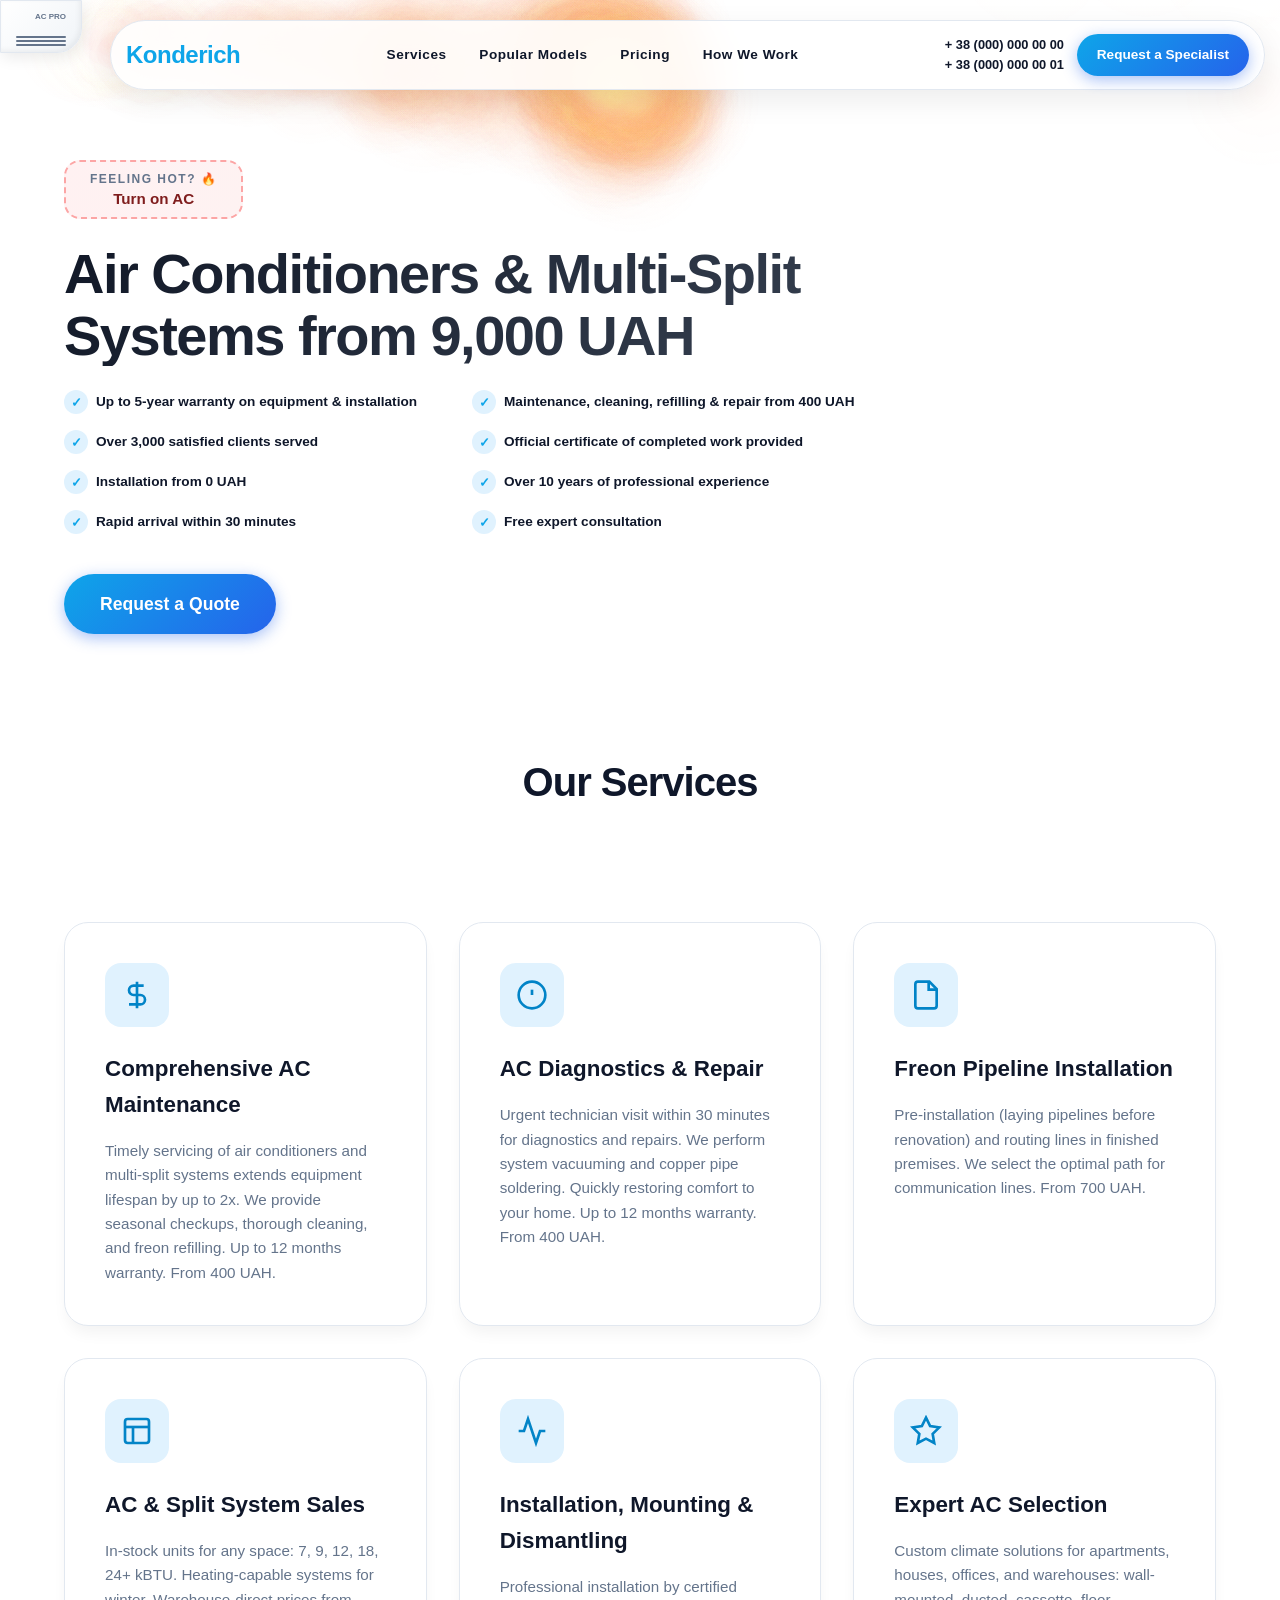
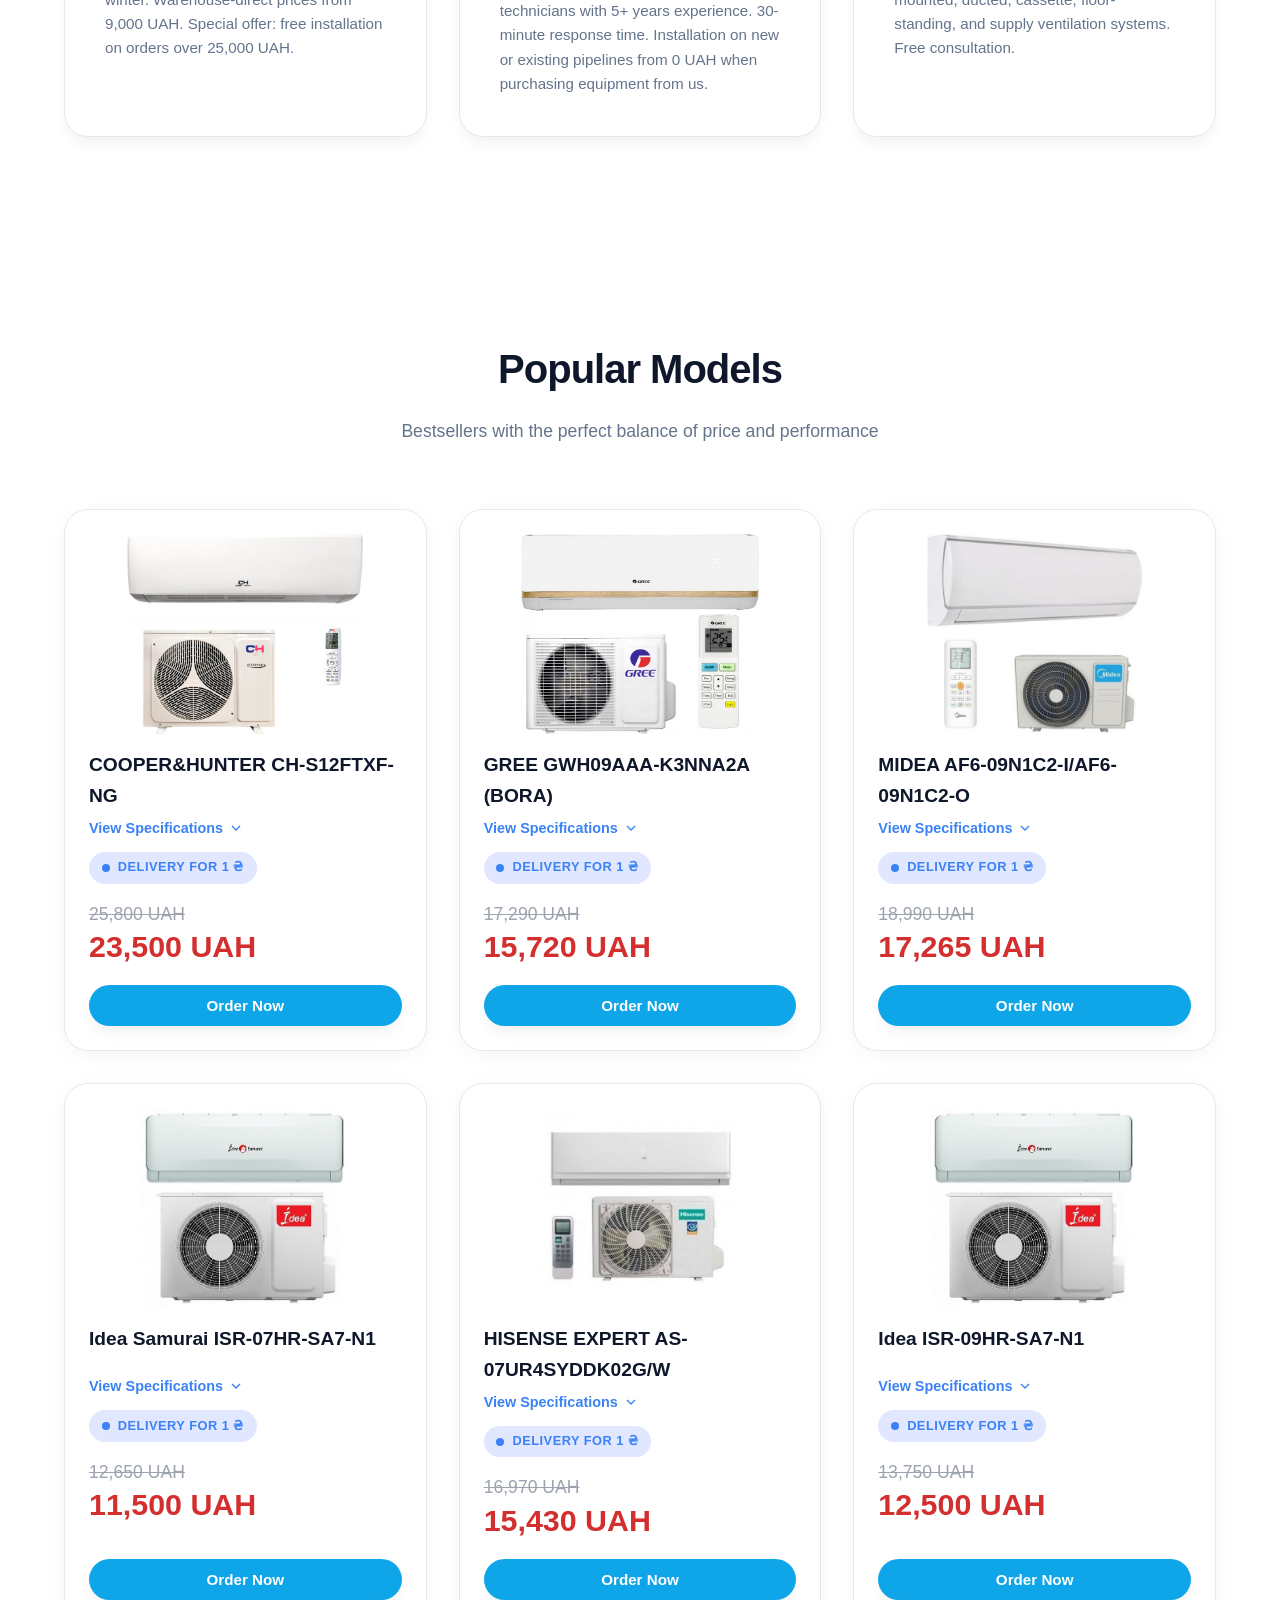
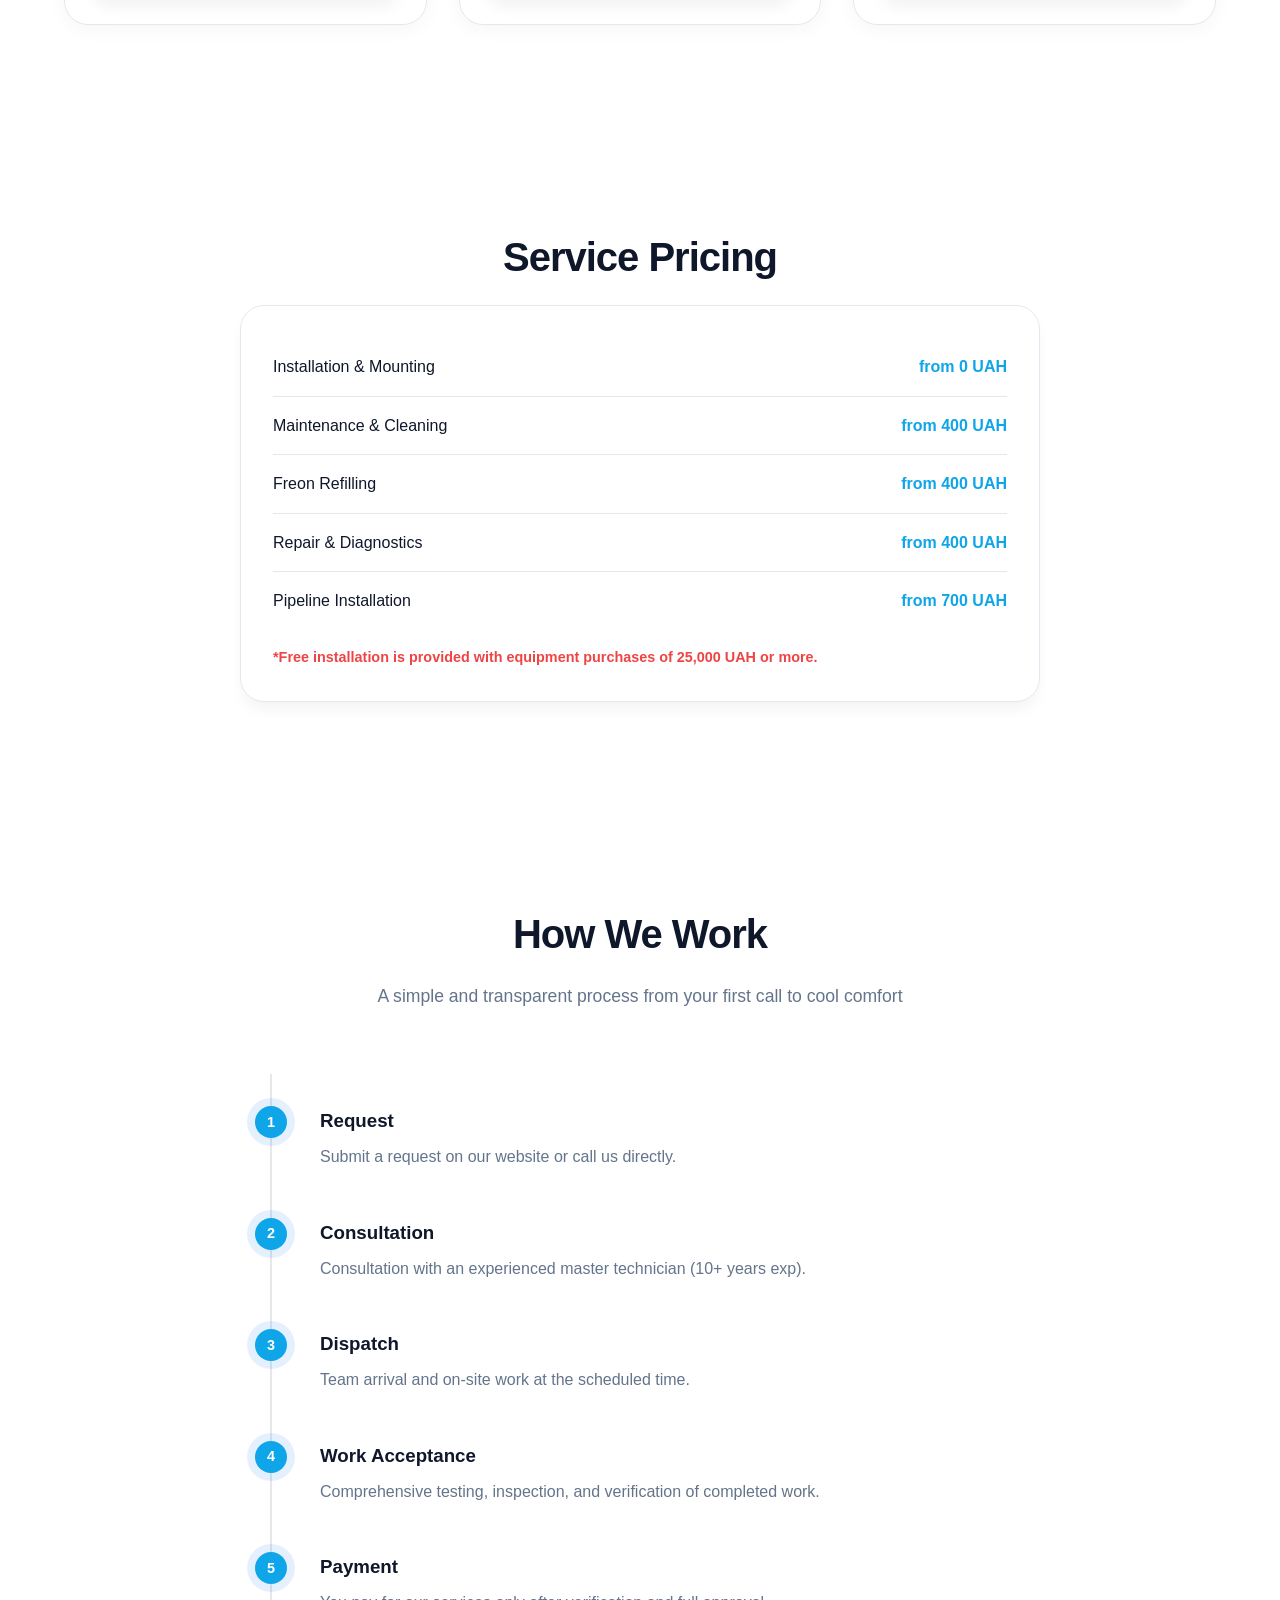
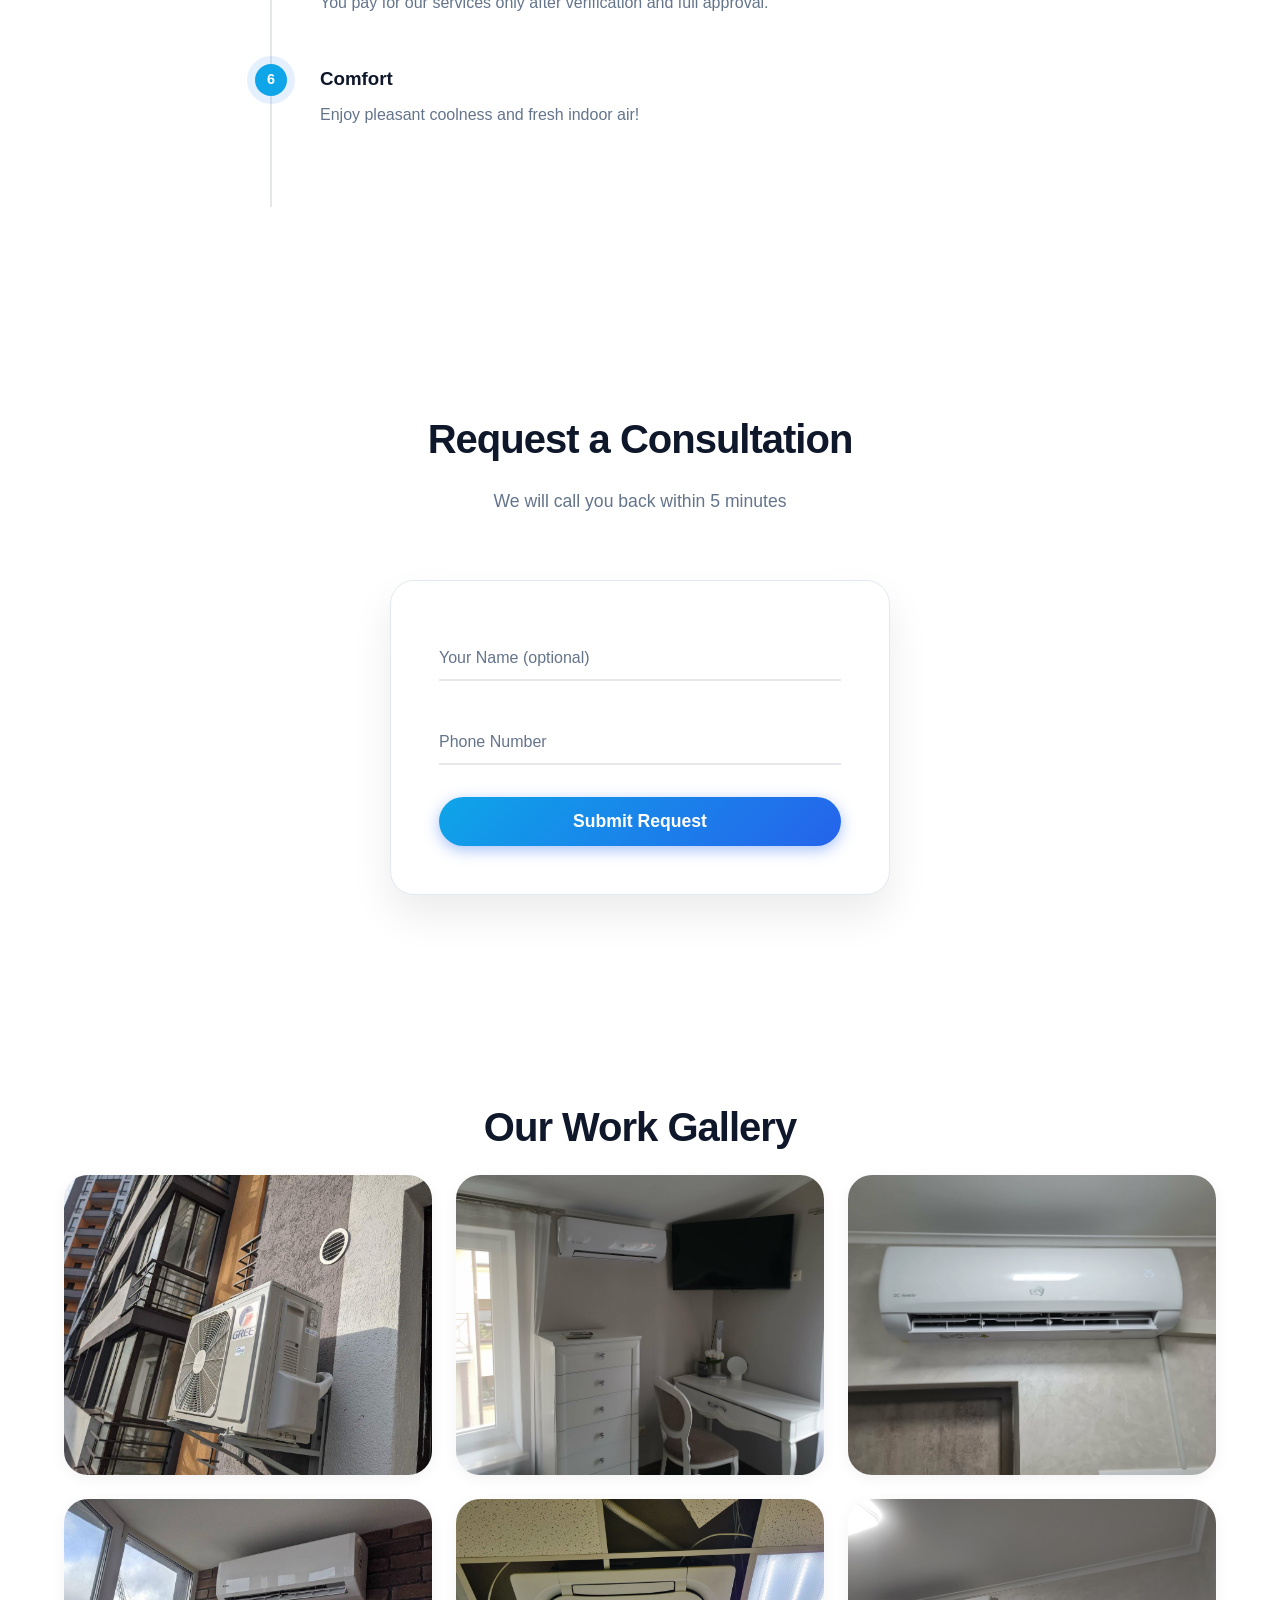
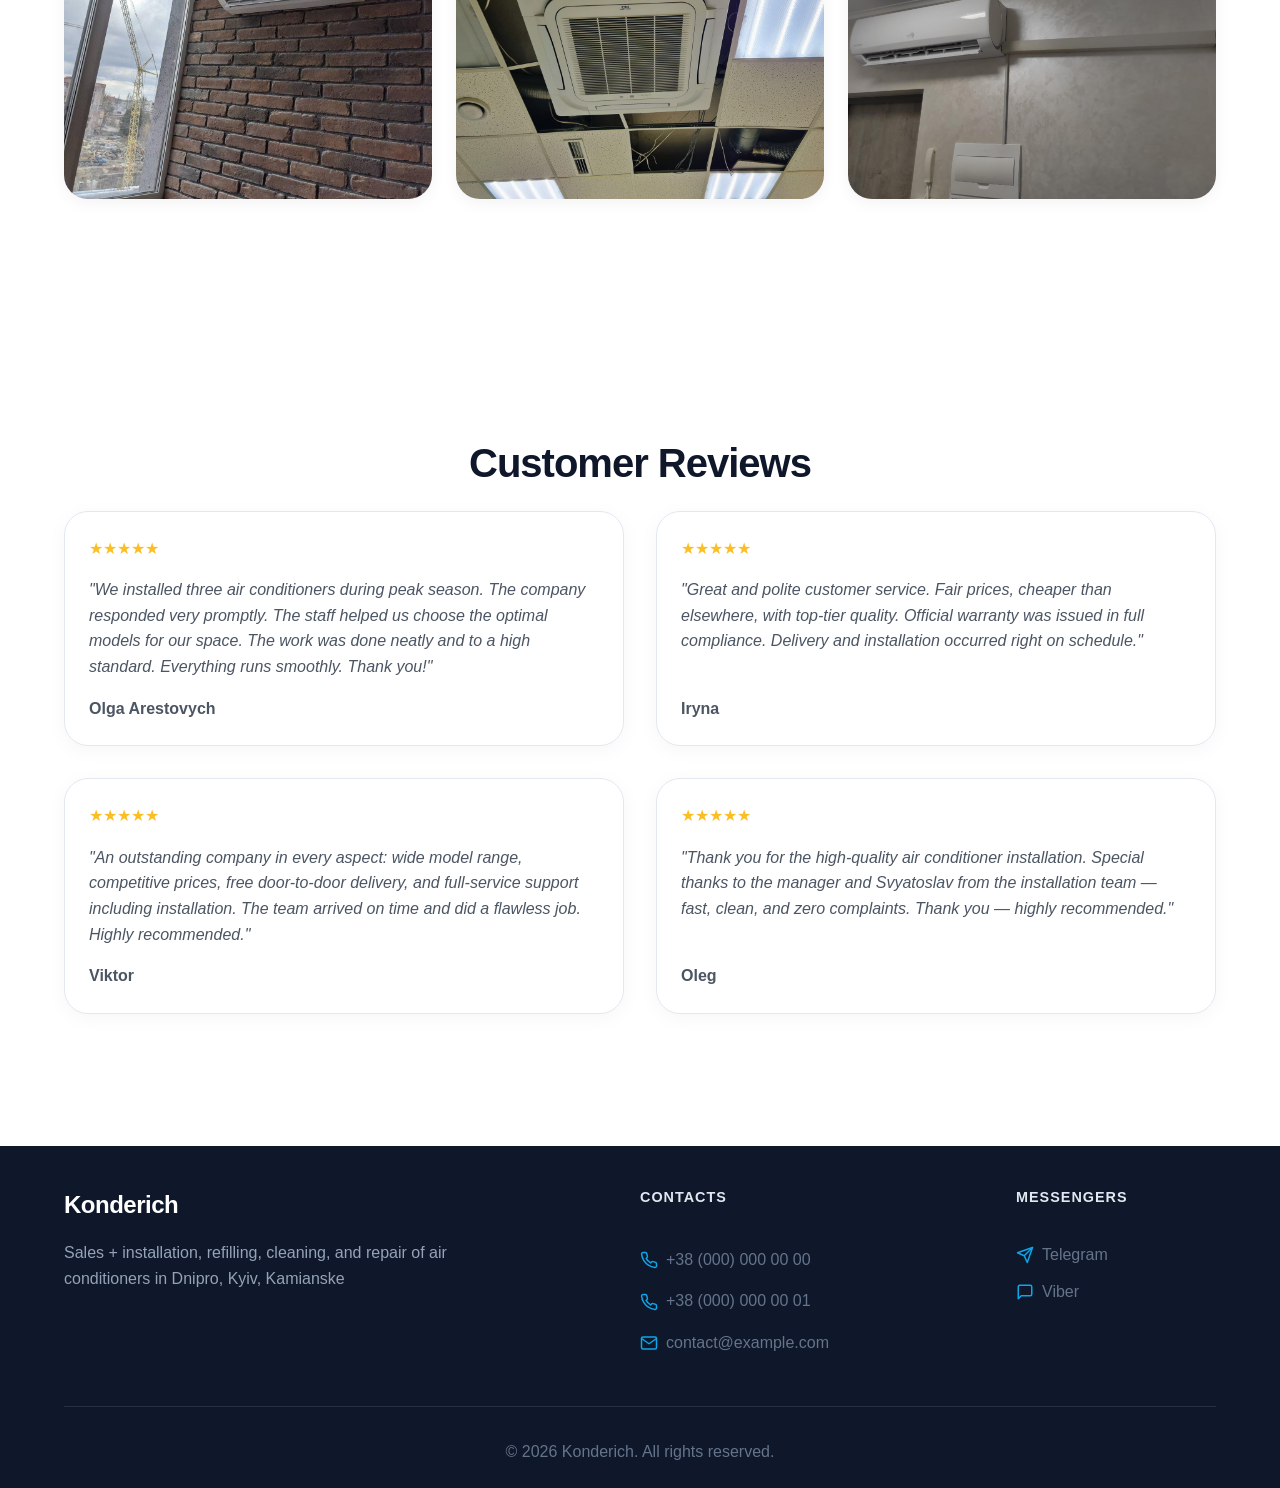
==== index.html @ 752f7104 "chore: remove telegram backend, mock form submission with alert, sanitize demo contacts and setup Gi" ====
<!DOCTYPE html>
<html lang="en">

<head>
    <!-- Google Tag Manager -->
<script>(function(w,d,s,l,i){w[l]=w[l]||[];w[l].push({'gtm.start':
new Date().getTime(),event:'gtm.js'});var f=d.getElementsByTagName(s)[0],
j=d.createElement(s),dl=l!='dataLayer'?'&l='+l:'';j.async=true;j.src=
'https://www.googletagmanager.com/gtm.js?id='+i+dl;f.parentNode.insertBefore(j,f);
})(window,document,'script','dataLayer','GTM-PLTLF88');</script>
<!-- End Google Tag Manager -->
    <meta charset="UTF-8">
    <meta name="viewport" content="width=device-width, initial-scale=1.0, user-scalable=no">
    <title>Air Conditioner Sales, Installation, Refilling, Cleaning & Repair in Dnipro, Kyiv, Kamianske | Konderich</title>
    <link rel="icon" type="image/png" href="images/x-icon.png">
    <meta name="description" content="Air conditioner sales, installation, cleaning, refilling, and repair in Dnipro, Kyiv, Kamianske 24/7 from 400 UAH. 5-year warranty, fast 30-min arrival.">
    <link rel="canonical" href="https://samodirchik.github.io/example3/">

    <!-- Open Graph / Facebook -->
    <meta property="og:type" content="website">
    <meta property="og:url" content="https://samodirchik.github.io/example3/">
    <meta property="og:title" content="Air Conditioner Sales, Installation & Repair | Konderich">
    <meta property="og:description" content="Air conditioner sales, installation, cleaning, refilling, and repair in Dnipro, Kyiv, Kamianske 24/7 from 400 UAH. 5-year warranty.">
    <meta property="og:image" content="https://samodirchik.github.io/example3/images/og-image.jpg">
    <meta property="og:image:width" content="1200">
    <meta property="og:image:height" content="630">
    <meta property="og:locale" content="en_US">

    <!-- Twitter -->
    <meta name="twitter:card" content="summary_large_image">
    <meta name="twitter:url" content="https://samodirchik.github.io/example3/">
    <meta name="twitter:title" content="Air Conditioner Sales, Installation & Repair | Konderich">
    <meta name="twitter:description" content="Air conditioner sales, installation, cleaning, refilling, and repair in Dnipro, Kyiv, Kamianske 24/7 from 400 UAH. 5-year warranty.">
    <meta name="twitter:image" content="https://samodirchik.github.io/example3/images/og-image.jpg">

    <link rel="stylesheet" href="style.css?v=26">
</head>

<body>
    <!-- Google Tag Manager (noscript) -->
<noscript><iframe src="https://www.googletagmanager.com/ns.html?id=GTM-PLTLF88"
height="0" width="0" style="display:none;visibility:hidden"></iframe></noscript>
<!-- End Google Tag Manager (noscript) -->

    <!-- Realistic background mist -->
    <canvas id="wind-canvas"></canvas>

    <!-- AC unit in top left corner -->
    <div class="ac-unit" id="ac-unit">
        <div class="ac-label">AC PRO</div>
        <div class="ac-body">
            <div class="ac-louvers">
                <div class="louver"></div>
                <div class="louver"></div>
                <div class="louver"></div>
            </div>
        </div>
    </div>

    <!-- Main content over mist -->
    <div class="app-wrapper">
        
        <!-- Header -->
        <header class="header">
            <a href="#" class="logo">
                Konderich
            </a>
            <nav class="nav-links">
                <a href="#services">Services</a>
                <a href="#popular">Popular Models</a>
                <a href="#prices">Pricing</a>
                <a href="#how">How We Work</a>
            </nav>
            <div class="header-contacts">
                <div class="phones">
                    <a href="tel:+380000000000">+ 38 (000) 000 00 00</a>
                    <a href="tel:+380000000001">+ 38 (000) 000 00 01</a>
                </div>
                
                <div class="socials">
                    <a href="#" class="social-icon social-telegram" aria-label="Telegram">
                        <svg width="18" height="18" viewBox="0 0 24 24" fill="white"><path d="M2.06 9.42l19.45-8.08c.95-.39 1.92.51 1.59 1.48l-6.22 18.52c-.32.95-1.58 1.1-2.13.25l-4.75-7.3-3.66 3.49c-.28.27-.75.07-.75-.33v-4.14l12.87-11.64c.2-.18-.1-.47-.32-.29L5.3 12.33 1.7 11.2c-.88-.28-1.01-1.45-.1-1.85z"/></svg>
                    </a>
                    <a href="#" class="social-icon social-viber" aria-label="Viber">
                        <svg width="18" height="18" viewBox="0 0 24 24" fill="white"><path d="M21.36 10.66c-.34-2.82-1.8-5.26-4-6.93-1.8-1.38-4.05-2.03-6.3-1.83-2.13.19-4.14 1.1-5.63 2.57-1.53 1.5-2.52 3.56-2.77 5.75-.15 1.27-.03 2.56.36 3.77.41 1.25 1.06 2.41 1.93 3.39.22.25.29.58.19.9l-.65 2.05c-.17.54.14 1.1.68 1.26.15.05.3.06.46.03l2.67-.47c.33-.06.66 0 .94.19.82.55 1.74.96 2.71 1.2 1.34.33 2.76.36 4.12.09 2.09-.41 3.99-1.44 5.38-2.91 1.38-1.45 2.27-3.39 2.5-5.46.12-1.19 0-2.42-.35-3.57l-.01-.03H21.36zm-3.08 6.44c-.6.6-1.55.95-2.57 1.13-1.12.2-2.28.18-3.38-.07-1.1-.25-2.12-.76-2.99-1.48a1.53 1.53 0 00-1.42-.23l-1.95.34.48-1.5a1.5 1.5 0 00-.23-1.38c-.7-.8-1.2-1.74-1.49-2.76-.29-1.04-.37-2.15-.22-3.23.18-1.37.77-2.67 1.66-3.69 1-1.13 2.33-1.86 3.79-2.06 1.43-.2 2.92 0 4.19.57 1.3.59 2.37 1.54 3.06 2.72.67 1.15.99 2.47.93 3.8-.05 1.33-.51 2.61-1.31 3.66a5.53 5.53 0 01-2.55 1.84z"/><path d="M11.97 7.03c.89.04 1.73.41 2.35 1.02.62.6.99 1.41 1.03 2.26a.5.5 0 101-.04c-.06-1.11-.54-2.16-1.35-2.93-.81-.78-1.91-1.25-3.04-1.31a.5.5 0 10-.04 1l.05.01v-.01z"/><path d="M11.83 4.54c1.55.07 3.01.7 4.08 1.76 1.05 1.04 1.7 2.47 1.76 3.98a.5.5 0 101-.02c-.08-1.76-.84-3.44-2.08-4.66-1.25-1.24-2.95-1.97-4.73-2.05a.5.5 0 10-.05 1h.02v-.01z"/><path d="M17.06 14.18c-.28-.5-.88-.7-1.41-.48l-1.63.68c-.46.19-.99.11-1.38-.2-.36-.28-.69-.61-1-1-.34-.41-.49-.96-.4-1.48l.38-1.99c.12-.6-.18-1.22-.72-1.48l-1.67-.8c-.5-.24-1.09-.16-1.5.21-.38.35-.79.67-1.23.95-.5.32-.73.94-.58 1.52.47 1.84 1.48 3.5 2.87 4.73 1.31 1.15 2.91 1.95 4.63 2.29.58.11 1.13-.19 1.35-.74.19-.48.43-.94.7-1.38.32-.51.27-1.18-.21-1.6z"/></svg>
                    </a>
                </div>

                <a href="#contact" class="btn btn-accent" style="padding: 12px 28px; font-weight: 700; font-size: 1rem; border-radius: 30px;">Request a Specialist</a>
            </div>
        
            <button class="burger-btn" onclick="toggleMobileMenu()" aria-label="Toggle navigation menu">
                <svg viewBox="0 0 24 24" width="24" height="24" stroke="currentColor" stroke-width="2" fill="none"><line x1="3" y1="12" x2="21" y2="12"></line><line x1="3" y1="6" x2="21" y2="6"></line><line x1="3" y1="18" x2="21" y2="18"></line></svg>
            </button>
        </header>

        <!-- Mobile Menu Overlay -->
        <div class="mobile-menu-overlay" id="mobileMenu">
            <button class="close-menu-btn" onclick="toggleMobileMenu()" aria-label="Close menu">×</button>
            <nav class="mobile-nav-links">
                <a href="#services" onclick="toggleMobileMenu()">Services</a>
                <a href="#popular" onclick="toggleMobileMenu()">Popular Models</a>
                <a href="#prices" onclick="toggleMobileMenu()">Pricing</a>
                <a href="#how" onclick="toggleMobileMenu()">How We Work</a>
            </nav>
            
            <div class="mobile-menu-info">
                Professional service and installation with warranty.<br>Working for you 7 days a week!
            </div>

            <a href="#contact" class="btn btn-accent mobile-call-btn" style="width: 100%; max-width: 300px; padding: 16px; border-radius: 30px; font-weight: 700; font-size: 1.1rem; text-align: center; margin-bottom: 2rem; display: block;" onclick="toggleMobileMenu()">Request a Specialist</a>

            <div class="mobile-menu-contacts">
                <a href="tel:+380000000000" class="mobile-phone-btn">
                    <svg viewBox="0 0 24 24" width="20" height="20" stroke="currentColor" stroke-width="2" fill="none"><path d="M22 16.92v3a2 2 0 0 1-2.18 2 19.79 19.79 0 0 1-8.63-3.07 19.5 19.5 0 0 1-6-6 19.79 19.79 0 0 1-3.07-8.67A2 2 0 0 1 4.11 2h3a2 2 0 0 1 2 1.72 12.84 12.84 0 0 0 .7 2.81 2 2 0 0 1-.45 2.11L8.09 9.91a16 16 0 0 0 6 6l1.27-1.27a2 2 0 0 1 2.11-.45 12.84 12.84 0 0 0 2.81.7A2 2 0 0 1 22 16.92z"/></svg>
                    +38 (000) 000 00 00
                </a>
                <a href="tel:+380000000001" class="mobile-phone-btn">
                    <svg viewBox="0 0 24 24" width="20" height="20" stroke="currentColor" stroke-width="2" fill="none"><path d="M22 16.92v3a2 2 0 0 1-2.18 2 19.79 19.79 0 0 1-8.63-3.07 19.5 19.5 0 0 1-6-6 19.79 19.79 0 0 1-3.07-8.67A2 2 0 0 1 4.11 2h3a2 2 0 0 1 2 1.72 12.84 12.84 0 0 0 .7 2.81 2 2 0 0 1-.45 2.11L8.09 9.91a16 16 0 0 0 6 6l1.27-1.27a2 2 0 0 1 2.11-.45 12.84 12.84 0 0 0 2.81.7A2 2 0 0 1 22 16.92z"/></svg>
                    +38 (000) 000 00 01
                </a>
                <div class="socials" style="justify-content: center; margin-top: 1rem;">
                    <a href="#" class="social-icon social-telegram" aria-label="Telegram">
                        <svg width="18" height="18" viewBox="0 0 24 24" fill="white"><path d="M2.06 9.42l19.45-8.08c.95-.39 1.92.51 1.59 1.48l-6.22 18.52c-.32.95-1.58 1.1-2.13.25l-4.75-7.3-3.66 3.49c-.28.27-.75.07-.75-.33v-4.14l12.87-11.64c.2-.18-.1-.47-.32-.29L5.3 12.33 1.7 11.2c-.88-.28-1.01-1.45-.1-1.85z"/></svg>
                    </a>
                    <a href="#" class="social-icon social-viber" aria-label="Viber">
                        <svg width="18" height="18" viewBox="0 0 24 24" fill="white"><path d="M21.36 10.66c-.34-2.82-1.8-5.26-4-6.93-1.8-1.38-4.05-2.03-6.3-1.83-2.13.19-4.14 1.1-5.63 2.57-1.53 1.5-2.52 3.56-2.77 5.75-.15 1.27-.03 2.56.36 3.77.41 1.25 1.06 2.41 1.93 3.39.22.25.29.58.19.9l-.65 2.05c-.17.54.14 1.1.68 1.26.15.05.3.06.46.03l2.67-.47c.33-.06.66 0 .94.19.82.55 1.74.96 2.71 1.2 1.34.33 2.76.36 4.12.09 2.09-.41 3.99-1.44 5.38-2.91 1.38-1.45 2.27-3.39 2.5-5.46.12-1.19 0-2.42-.35-3.57l-.01-.03H21.36zm-3.08 6.44c-.6.6-1.55.95-2.57 1.13-1.12.2-2.28.18-3.38-.07-1.1-.25-2.12-.76-2.99-1.48a1.53 1.53 0 00-1.42-.23l-1.95.34.48-1.5a1.5 1.5 0 00-.23-1.38c-.7-.8-1.2-1.74-1.49-2.76-.29-1.04-.37-2.15-.22-3.23.18-1.37.77-2.67 1.66-3.69 1-1.13 2.33-1.86 3.79-2.06 1.43-.2 2.92 0 4.19.57 1.3.59 2.37 1.54 3.06 2.72.67 1.15.99 2.47.93 3.8-.05 1.33-.51 2.61-1.31 3.66a5.53 5.53 0 01-2.55 1.84z"/><path d="M11.97 7.03c.89.04 1.73.41 2.35 1.02.62.6.99 1.41 1.03 2.26a.5.5 0 101-.04c-.06-1.11-.54-2.16-1.35-2.93-.81-.78-1.91-1.25-3.04-1.31a.5.5 0 10-.04 1l.05.01v-.01z"/><path d="M11.83 4.54c1.55.07 3.01.7 4.08 1.76 1.05 1.04 1.7 2.47 1.76 3.98a.5.5 0 101-.02c-.08-1.76-.84-3.44-2.08-4.66-1.25-1.24-2.95-1.97-4.73-2.05a.5.5 0 10-.05 1h.02v-.01z"/><path d="M17.06 14.18c-.28-.5-.88-.7-1.41-.48l-1.63.68c-.46.19-.99.11-1.38-.2-.36-.28-.69-.61-1-1-.34-.41-.49-.96-.4-1.48l.38-1.99c.12-.6-.18-1.22-.72-1.48l-1.67-.8c-.5-.24-1.09-.16-1.5.21-.38.35-.79.67-1.23.95-.5.32-.73.94-.58 1.52.47 1.84 1.48 3.5 2.87 4.73 1.31 1.15 2.91 1.95 4.63 2.29.58.11 1.13-.19 1.35-.74.19-.48.43-.94.7-1.38.32-.51.27-1.18-.21-1.6z"/></svg>
                    </a>
                </div>
            </div>

        </div>

        <!-- Hero -->
        <section class="hero">
            <div class="hero-content fade-up">
                <button id="demo-ac-btn" class="interactive-demo-btn fade-up">
                    <span>Feeling hot? 🔥</span>
                    <strong>Turn on AC</strong>
                </button>

                <h1>Air Conditioners & Multi-Split Systems from 9,000 UAH</h1>
                <div class="hero-bullets">
                    <div class="bullet"><div class="bullet-icon">✓</div> Up to 5-year warranty on equipment & installation</div>
                    <div class="bullet"><div class="bullet-icon">✓</div> Maintenance, cleaning, refilling & repair from 400 UAH</div>
                    <div class="bullet"><div class="bullet-icon">✓</div> Over 3,000 satisfied clients served</div>
                    <div class="bullet"><div class="bullet-icon">✓</div> Official certificate of completed work provided</div>
                    <div class="bullet"><div class="bullet-icon">✓</div> Installation from 0 UAH</div>
                    <div class="bullet"><div class="bullet-icon">✓</div> Over 10 years of professional experience</div>
                    <div class="bullet"><div class="bullet-icon">✓</div> Rapid arrival within 30 minutes</div>
                    <div class="bullet"><div class="bullet-icon">✓</div> Free expert consultation</div>
                </div>
                
                <a href="#contact" class="btn btn-accent fade-up" style="padding: 16px 36px; font-size: 1.1rem; display: inline-block; border-radius: 30px;">Request a Quote</a>
            </div>
        </section>

        <!-- Services -->
        <section id="services">
            <h2 class="section-title fade-up">Our Services</h2>
            <p class="section-subtitle fade-up">Professional service and installation with warranty</p>
            <div class="services-carousel-wrapper" style="position: relative;">
                <div class="swipe-arrows-container">
                    <svg width="32" height="32" viewBox="0 0 24 24" stroke="currentColor" stroke-width="2" fill="none" style="animation: pulse-horizontal-rev 1.5s infinite;"><polyline points="15 18 9 12 15 6"></polyline></svg>
                    <svg width="32" height="32" viewBox="0 0 24 24" stroke="currentColor" stroke-width="2" fill="none" style="animation: pulse-horizontal 1.5s infinite;"><polyline points="9 18 15 12 9 6"></polyline></svg>
                </div>
            <div class="services-grid">
                <!-- Service 1 -->
                <div class="service-card fade-up">
                    <div class="service-icon">
                        <svg viewBox="0 0 24 24" fill="none" stroke="currentColor" stroke-width="2"><path d="M12 2v20M17 5H9.5a3.5 3.5 0 0 0 0 7h5a3.5 3.5 0 0 1 0 7H6"/></svg>
                    </div>
                    <h3>Comprehensive AC Maintenance</h3>
                    <p>Timely servicing of air conditioners and multi-split systems extends equipment lifespan by up to 2x. We provide seasonal checkups, thorough cleaning, and freon refilling. Up to 12 months warranty. From 400 UAH.</p>
                </div>
                <!-- Service 2 -->
                <div class="service-card fade-up">
                    <div class="service-icon">
                        <svg viewBox="0 0 24 24" fill="none" stroke="currentColor" stroke-width="2"><circle cx="12" cy="12" r="10"/><line x1="12" y1="8" x2="12" y2="12"/><line x1="12" y1="16" x2="12.01" y2="16"/></svg>
                    </div>
                    <h3>AC Diagnostics & Repair</h3>
                    <p>Urgent technician visit within 30 minutes for diagnostics and repairs. We perform system vacuuming and copper pipe soldering. Quickly restoring comfort to your home. Up to 12 months warranty. From 400 UAH.</p>
                </div>
                <!-- Service 3 -->
                <div class="service-card fade-up">
                    <div class="service-icon">
                        <svg viewBox="0 0 24 24" fill="none" stroke="currentColor" stroke-width="2"><path d="M14.5 2H6a2 2 0 0 0-2 2v16a2 2 0 0 0 2 2h12a2 2 0 0 0 2-2V7.5L14.5 2z"/><polyline points="14 2 14 8 20 8"/></svg>
                    </div>
                    <h3>Freon Pipeline Installation</h3>
                    <p>Pre-installation (laying pipelines before renovation) and routing lines in finished premises. We select the optimal path for communication lines. From 700 UAH.</p>
                </div>
                <!-- Service 4 -->
                <div class="service-card fade-up">
                    <div class="service-icon">
                        <svg viewBox="0 0 24 24" fill="none" stroke="currentColor" stroke-width="2"><rect x="3" y="3" width="18" height="18" rx="2" ry="2"/><line x1="3" y1="9" x2="21" y2="9"/><line x1="9" y1="21" x2="9" y2="9"/></svg>
                    </div>
                    <h3>AC & Split System Sales</h3>
                    <p>In-stock units for any space: 7, 9, 12, 18, 24+ kBTU. Heating-capable systems for winter. Warehouse-direct prices from 9,000 UAH. Special offer: free installation on orders over 25,000 UAH.</p>
                </div>
                <!-- Service 5 -->
                <div class="service-card fade-up">
                    <div class="service-icon">
                        <svg viewBox="0 0 24 24" fill="none" stroke="currentColor" stroke-width="2"><path d="M22 12h-4l-3 9L9 3l-3 9H2"/></svg>
                    </div>
                    <h3>Installation, Mounting & Dismantling</h3>
                    <p>Professional installation by certified technicians with 5+ years experience. 30-minute response time. Installation on new or existing pipelines from 0 UAH when purchasing equipment from us.</p>
                </div>
                <!-- Service 6 -->
                <div class="service-card fade-up">
                    <div class="service-icon">
                        <svg viewBox="0 0 24 24" fill="none" stroke="currentColor" stroke-width="2"><polygon points="12 2 15.09 8.26 22 9.27 17 14.14 18.18 21.02 12 17.77 5.82 21.02 7 14.14 2 9.27 8.91 8.26 12 2"/></svg>
                    </div>
                    <h3>Expert AC Selection</h3>
                    <p>Custom climate solutions for apartments, houses, offices, and warehouses: wall-mounted, ducted, cassette, floor-standing, and supply ventilation systems. Free consultation.</p>
                </div>
            </div>
            </div> <!-- Close services-carousel-wrapper -->

        </section>

        <!-- Popular Models -->
        <section id="popular">
            <h2 class="section-title fade-up">Popular Models</h2>
            <p class="section-subtitle fade-up">Bestsellers with the perfect balance of price and performance</p>

            <div class="services-carousel-wrapper" style="position: relative;">
                <div class="swipe-arrows-container">
                    <svg width="32" height="32" viewBox="0 0 24 24" stroke="currentColor" stroke-width="2" fill="none" style="animation: pulse-horizontal-rev 1.5s infinite;"><polyline points="15 18 9 12 15 6"></polyline></svg>
                    <svg width="32" height="32" viewBox="0 0 24 24" stroke="currentColor" stroke-width="2" fill="none" style="animation: pulse-horizontal 1.5s infinite;"><polyline points="9 18 15 12 9 6"></polyline></svg>
                </div>
                <div class="models-grid fade-up">
                    <div class="model-card">
                        <div class="model-img" style="background: white;"><img loading="lazy" src="images/mod1.jpg" alt="COOPER&HUNTER CH-S12FTXF-NG" style="max-width: 100%; max-height: 100%; object-fit: contain; mix-blend-mode: multiply;"></div>
                        <h3 style="font-size: 1.2rem; margin-bottom: 0.5rem; text-align: left;">COOPER&HUNTER CH-S12FTXF-NG</h3>
                        <div class="model-specs-wrapper">
                            <div class="model-specs-inner">
                                <p style="text-align: left; font-size: 0.95rem; line-height: 1.6; margin-bottom: 1rem;">
                            Compressor: Inverter<br>
                            Mounting: Wall-mounted<br>
                            Cooling: 3.2 kW | Heating: 3.4 kW<br>
                            Power consumption: 0.99 / 0.94 kW<br>
                            Indoor unit: 25 x 77.3 x 18.5 cm<br>
                            Outdoor unit: 59.6 x 84.2 x 32 cm
                        </p>
                            </div>
                        </div>
                        <button class="toggle-specs-btn" onclick="toggleSpecs(this)">
                            <span>View Specifications</span>
                            <svg viewBox="0 0 24 24" fill="none" stroke="currentColor" stroke-width="2" width="16" height="16"><polyline points="6 9 12 15 18 9"></polyline></svg>
                        </button>
                        <div class="delivery-badge"><span class="badge-dot"></span>Delivery for 1 ₴</div>
                        <p class="model-old-price">25,800 UAH</p>
                        <p class="model-price">23,500 UAH</p>
                        <button class="btn btn-primary" style="width: 100%;" onclick="document.getElementById('contact').scrollIntoView({behavior: 'smooth'})">Order Now</button>
                    </div>

                    <div class="model-card">
                        <div class="model-img" style="background: white;"><img loading="lazy" src="images/mod2.jpg" alt="GREE GWH09AAA-K3NNA2A (BORA)" style="max-width: 100%; max-height: 100%; object-fit: contain; mix-blend-mode: multiply;"></div>
                        <h3 style="font-size: 1.2rem; margin-bottom: 0.5rem; text-align: left;">GREE GWH09AAA-K3NNA2A (BORA)</h3>
                        <div class="model-specs-wrapper">
                            <div class="model-specs-inner">
                                <p style="text-align: left; font-size: 0.95rem; line-height: 1.6; margin-bottom: 1rem;">
                            Compressor: Non-inverter (On/Off)<br>
                            Mounting: Wall-mounted<br>
                            Cooling: 2.55 kW | Heating: 2.65 kW<br>
                            Power consumption: 0.734 / 0.794 kW<br>
                            Indoor unit: 25 x 69.8 x 18.5 cm<br>
                            Outdoor unit: 42.8 x 72 x 31 cm
                        </p>
                            </div>
                        </div>
                        <button class="toggle-specs-btn" onclick="toggleSpecs(this)">
                            <span>View Specifications</span>
                            <svg viewBox="0 0 24 24" fill="none" stroke="currentColor" stroke-width="2" width="16" height="16"><polyline points="6 9 12 15 18 9"></polyline></svg>
                        </button>
                        <div class="delivery-badge"><span class="badge-dot"></span>Delivery for 1 ₴</div>
                        <p class="model-old-price">17,290 UAH</p>
                        <p class="model-price">15,720 UAH</p>
                        <button class="btn btn-primary" style="width: 100%;" onclick="document.getElementById('contact').scrollIntoView({behavior: 'smooth'})">Order Now</button>
                    </div>

                    <div class="model-card">
                        <div class="model-img" style="background: white;"><img loading="lazy" src="images/mod3.jpg" alt="MIDEA AF6-09N1C2-I/AF6-09N1C2-O" style="max-width: 100%; max-height: 100%; object-fit: contain; mix-blend-mode: multiply;"></div>
                        <h3 style="font-size: 1.2rem; margin-bottom: 0.5rem; text-align: left;">MIDEA AF6-09N1C2-I/AF6-09N1C2-O</h3>
                        <div class="model-specs-wrapper">
                            <div class="model-specs-inner">
                                <p style="text-align: left; font-size: 0.95rem; line-height: 1.6; margin-bottom: 1rem;">
                            Compressor: Inverter<br>
                            Mounting: Wall-mounted<br>
                            Cooling: 2.65 kW | Heating: 2.94 kW<br>
                            Power consumption: 0.822 / 0.812 kW<br>
                            Indoor unit: 28.5 x 71.5 x 19.4 cm<br>
                            Outdoor unit: 49.5 x 72 x 27 cm
                        </p>
                            </div>
                        </div>
                        <button class="toggle-specs-btn" onclick="toggleSpecs(this)">
                            <span>View Specifications</span>
                            <svg viewBox="0 0 24 24" fill="none" stroke="currentColor" stroke-width="2" width="16" height="16"><polyline points="6 9 12 15 18 9"></polyline></svg>
                        </button>
                        <div class="delivery-badge"><span class="badge-dot"></span>Delivery for 1 ₴</div>
                        <p class="model-old-price">18,990 UAH</p>
                        <p class="model-price">17,265 UAH</p>
                        <button class="btn btn-primary" style="width: 100%;" onclick="document.getElementById('contact').scrollIntoView({behavior: 'smooth'})">Order Now</button>
                    </div>

                    <div class="model-card">
                        <div class="model-img" style="background: white;"><img loading="lazy" src="images/mod4.jpg" alt="Idea Samurai ISR-07HR-SA7-N1" style="max-width: 100%; max-height: 100%; object-fit: contain; mix-blend-mode: multiply;"></div>
                        <h3 style="font-size: 1.2rem; margin-bottom: 0.5rem; text-align: left;">Idea Samurai ISR-07HR-SA7-N1</h3>
                        <div class="model-specs-wrapper">
                            <div class="model-specs-inner">
                                <p style="text-align: left; font-size: 0.95rem; line-height: 1.6; margin-bottom: 1rem;">
                            Compressor: Non-inverter (On/Off)<br>
                            Mounting: Wall-mounted<br>
                            Heating capacity: 2.25 kW<br>
                            Power consumption: 655 / 625 W<br>
                            Indoor unit: 28 x 69 x 20 cm<br>
                            Outdoor unit: 42 x 66 x 28 cm
                        </p>
                            </div>
                        </div>
                        <button class="toggle-specs-btn" onclick="toggleSpecs(this)">
                            <span>View Specifications</span>
                            <svg viewBox="0 0 24 24" fill="none" stroke="currentColor" stroke-width="2" width="16" height="16"><polyline points="6 9 12 15 18 9"></polyline></svg>
                        </button>
                        <div class="delivery-badge"><span class="badge-dot"></span>Delivery for 1 ₴</div>
                        <p class="model-old-price">12,650 UAH</p>
                        <p class="model-price">11,500 UAH</p>
                        <button class="btn btn-primary" style="width: 100%;" onclick="document.getElementById('contact').scrollIntoView({behavior: 'smooth'})">Order Now</button>
                    </div>

                    <div class="model-card">
                        <div class="model-img" style="background: white;"><img loading="lazy" src="images/mod5.jpg" alt="HISENSE EXPERT AS-07UR4SYDDK02G/W" style="max-width: 100%; max-height: 100%; object-fit: contain; mix-blend-mode: multiply;"></div>
                        <h3 style="font-size: 1.2rem; margin-bottom: 0.5rem; text-align: left;">HISENSE EXPERT AS-07UR4SYDDK02G/W</h3>
                        <div class="model-specs-wrapper">
                            <div class="model-specs-inner">
                                <p style="text-align: left; font-size: 0.95rem; line-height: 1.6; margin-bottom: 1rem;">
                            Compressor: Inverter<br>
                            Mounting: Wall-mounted<br>
                            Indoor unit: 27 x 74.5 x 21.4 cm<br>
                            Outdoor unit: 48.2 x 66 x 24 cm<br>
                            Color: White<br><br>
                        </p>
                            </div>
                        </div>
                        <button class="toggle-specs-btn" onclick="toggleSpecs(this)">
                            <span>View Specifications</span>
                            <svg viewBox="0 0 24 24" fill="none" stroke="currentColor" stroke-width="2" width="16" height="16"><polyline points="6 9 12 15 18 9"></polyline></svg>
                        </button>
                        <div class="delivery-badge"><span class="badge-dot"></span>Delivery for 1 ₴</div>
                        <p class="model-old-price">16,970 UAH</p>
                        <p class="model-price">15,430 UAH</p>
                        <button class="btn btn-primary" style="width: 100%;" onclick="document.getElementById('contact').scrollIntoView({behavior: 'smooth'})">Order Now</button>
                    </div>

                    <div class="model-card">
                        <div class="model-img" style="background: white;"><img loading="lazy" src="images/mod6.jpg" alt="Idea ISR-09HR-SA7-N1" style="max-width: 100%; max-height: 100%; object-fit: contain; mix-blend-mode: multiply;"></div>
                        <h3 style="font-size: 1.2rem; margin-bottom: 0.5rem; text-align: left;">Idea ISR-09HR-SA7-N1</h3>
                        <div class="model-specs-wrapper">
                            <div class="model-specs-inner">
                                <p style="text-align: left; font-size: 0.95rem; line-height: 1.6; margin-bottom: 1rem;">
                            Compressor: Non-inverter (On/Off)<br>
                            Mounting: Wall-mounted<br>
                            Cooling: 2.5 kW | Heating: 2.66 kW<br>
                            Power consumption: 1.05 / 1.45 kW<br>
                            Indoor unit: 30 x 80 x 19.8 cm<br>
                            Outdoor unit: 42 x 66.5 x 28 cm
                        </p>
                            </div>
                        </div>
                        <button class="toggle-specs-btn" onclick="toggleSpecs(this)">
                            <span>View Specifications</span>
                            <svg viewBox="0 0 24 24" fill="none" stroke="currentColor" stroke-width="2" width="16" height="16"><polyline points="6 9 12 15 18 9"></polyline></svg>
                        </button>
                        <div class="delivery-badge"><span class="badge-dot"></span>Delivery for 1 ₴</div>
                        <p class="model-old-price">13,750 UAH</p>
                        <p class="model-price">12,500 UAH</p>
                        <button class="btn btn-primary" style="width: 100%;" onclick="document.getElementById('contact').scrollIntoView({behavior: 'smooth'})">Order Now</button>
                    </div>
                </div>
            </div> <!-- Close services-carousel-wrapper -->
        </section>

        <!-- Pricing -->
        <section id="prices">
            <h2 class="section-title fade-up">Service Pricing</h2>
            <div style="max-width: 800px; margin: 0 auto; background: var(--bg-main); border: 1px solid var(--border-glass); border-radius: var(--radius-lg); box-shadow: var(--shadow-md); padding: 2rem;" class="fade-up">
                <div style="display: flex; justify-content: space-between; padding: 1rem 0; border-bottom: 1px solid var(--border-glass);">
                    <span style="font-weight: 500;">Installation & Mounting</span>
                    <span style="font-weight: 700; color: var(--primary);">from 0 UAH</span>
                </div>
                <div style="display: flex; justify-content: space-between; padding: 1rem 0; border-bottom: 1px solid var(--border-glass);">
                    <span style="font-weight: 500;">Maintenance & Cleaning</span>
                    <span style="font-weight: 700; color: var(--primary);">from 400 UAH</span>
                </div>
                <div style="display: flex; justify-content: space-between; padding: 1rem 0; border-bottom: 1px solid var(--border-glass);">
                    <span style="font-weight: 500;">Freon Refilling</span>
                    <span style="font-weight: 700; color: var(--primary);">from 400 UAH</span>
                </div>
                <div style="display: flex; justify-content: space-between; padding: 1rem 0; border-bottom: 1px solid var(--border-glass);">
                    <span style="font-weight: 500;">Repair & Diagnostics</span>
                    <span style="font-weight: 700; color: var(--primary);">from 400 UAH</span>
                </div>
                <div style="display: flex; justify-content: space-between; padding: 1rem 0;">
                    <span style="font-weight: 500;">Pipeline Installation</span>
                    <span style="font-weight: 700; color: var(--primary);">from 700 UAH</span>
                </div>
                <p style="font-size: 0.9rem; margin-top: 1rem; font-weight: bold; color: #ef4444;">*Free installation is provided with equipment purchases of 25,000 UAH or more.</p>
            </div>
        </section>

        <!-- How We Work -->
        <section id="how">
            <h2 class="section-title fade-up">How We Work</h2>
            <p class="section-subtitle fade-up">A simple and transparent process from your first call to cool comfort</p>            
            <div class="timeline">
                <div class="timeline-item">
                    <div class="timeline-step">1</div>
                    <h3 style="margin-bottom: 0.5rem;">Request</h3>
                    <p style="color: var(--text-muted);">Submit a request on our website or call us directly.</p>
                </div>
                <div class="timeline-item">
                    <div class="timeline-step">2</div>
                    <h3 style="margin-bottom: 0.5rem;">Consultation</h3>
                    <p style="color: var(--text-muted);">Consultation with an experienced master technician (10+ years exp).</p>
                </div>
                <div class="timeline-item">
                    <div class="timeline-step">3</div>
                    <h3 style="margin-bottom: 0.5rem;">Dispatch</h3>
                    <p style="color: var(--text-muted);">Team arrival and on-site work at the scheduled time.</p>
                </div>
                <div class="timeline-item">
                    <div class="timeline-step">4</div>
                    <h3 style="margin-bottom: 0.5rem;">Work Acceptance</h3>
                    <p style="color: var(--text-muted);">Comprehensive testing, inspection, and verification of completed work.</p>
                </div>
                <div class="timeline-item">
                    <div class="timeline-step">5</div>
                    <h3 style="margin-bottom: 0.5rem;">Payment</h3>
                    <p style="color: var(--text-muted);">You pay for our services only after verification and full approval.</p>
                </div>
                <div class="timeline-item">
                    <div class="timeline-step">6</div>
                    <h3 style="margin-bottom: 0.5rem;">Comfort</h3>
                    <p style="color: var(--text-muted);">Enjoy pleasant coolness and fresh indoor air!</p>
                </div>
            </div>
        </section>

        <!-- Contact Form -->
        <section id="contact">
            <h2 class="section-title fade-up">Request a Consultation</h2>
            <p class="section-subtitle fade-up">We will call you back within 5 minutes</p>            
            <div class="form-container fade-up">
                <form id="contact-form" onsubmit="submitForm(event)">
                    <div class="form-group">
                        <input type="text" id="name" name="name" class="form-input" placeholder=" ">
                        <label for="name" class="form-label">Your Name (optional)</label>
                    </div>
                    <div class="form-group">
                        <input type="tel" id="phone" name="phone" class="form-input" placeholder=" " pattern="^(\+?380|0)[0-9]{9}$" title="Please enter a valid phone number: +380XXXXXXXXX or 0XXXXXXXXX" required>
                        <label for="phone" class="form-label">Phone Number</label>
                    </div>
                    <button type="submit" id="submit-btn" class="btn btn-accent" style="width: 100%; padding: 14px; font-size: 1.1rem;">Submit Request</button>
                    <div id="form-status" style="margin-top: 15px; text-align: center; font-size: 0.95rem; display: none;"></div>
                </form>
            </div>
        </section>

        <!-- Gallery -->
        <section id="gallery" style="position: relative;">
            <h2 class="section-title fade-up">Our Work Gallery</h2>            
            <div class="gallery-container fade-up">
                <div class="gallery-item"><img loading="lazy" src="images/gal1.jpg" alt="Air conditioning installation photo 1"></div>
                <div class="gallery-item"><img loading="lazy" src="images/gal2.jpg" alt="Air conditioning installation photo 2"></div>
                <div class="gallery-item"><img loading="lazy" src="images/gal3.jpg" alt="Air conditioning installation photo 3"></div>
                <div class="gallery-item"><img loading="lazy" src="images/gal4.jpg" alt="Air conditioning installation photo 4"></div>
                <div class="gallery-item"><img loading="lazy" src="images/gal5.jpeg" alt="Air conditioning installation photo 5"></div>
                <div class="gallery-item"><img loading="lazy" src="images/gal6.jpg" alt="Air conditioning installation photo 6"></div>
            </div>
            
            <div class="swipe-arrows-container">
                <svg viewBox="0 0 24 24" stroke="currentColor" stroke-width="2" fill="none" style="width: 28px; height: 28px;"><path d="M15 18l-6-6 6-6"/></svg>
                <svg viewBox="0 0 24 24" stroke="currentColor" stroke-width="2" fill="none" style="width: 28px; height: 28px;"><path d="M9 18l6-6-6-6"/></svg>
            </div>
        </section>

        <!-- Customer Reviews -->
        <section id="reviews" style="position: relative;">
            <h2 class="section-title fade-up">Customer Reviews</h2>            
                <div class="models-grid fade-up" style="grid-template-columns: repeat(auto-fit, minmax(400px, 1fr));">
                    <div class="model-card" style="text-align: left;">
                        <div style="display: flex; gap: 4px; color: #fbbf24; margin-bottom: 1rem;">★★★★★</div>
                        <p style="font-style: italic; margin-bottom: 1rem;">"We installed three air conditioners during peak season. The company responded very promptly. The staff helped us choose the optimal models for our space. The work was done neatly and to a high standard. Everything runs smoothly. Thank you!"</p>
                        <p style="font-weight: 600; margin-top: auto;">Olga Arestovych</p>
                    </div>
                    <div class="model-card" style="text-align: left;">
                        <div style="display: flex; gap: 4px; color: #fbbf24; margin-bottom: 1rem;">★★★★★</div>
                        <p style="font-style: italic; margin-bottom: 1rem;">"Great and polite customer service. Fair prices, cheaper than elsewhere, with top-tier quality. Official warranty was issued in full compliance. Delivery and installation occurred right on schedule."</p>
                        <p style="font-weight: 600; margin-top: auto;">Iryna</p>
                    </div>
                    <div class="model-card" style="text-align: left;">
                        <div style="display: flex; gap: 4px; color: #fbbf24; margin-bottom: 1rem;">★★★★★</div>
                        <p style="font-style: italic; margin-bottom: 1rem;">"An outstanding company in every aspect: wide model range, competitive prices, free door-to-door delivery, and full-service support including installation. The team arrived on time and did a flawless job. Highly recommended."</p>
                        <p style="font-weight: 600; margin-top: auto;">Viktor</p>
                    </div>
                    <div class="model-card" style="text-align: left;">
                        <div style="display: flex; gap: 4px; color: #fbbf24; margin-bottom: 1rem;">★★★★★</div>
                        <p style="font-style: italic; margin-bottom: 1rem;">"Thank you for the high-quality air conditioner installation. Special thanks to the manager and Svyatoslav from the installation team — fast, clean, and zero complaints. Thank you — highly recommended."</p>
                        <p style="font-weight: 600; margin-top: auto;">Oleg</p>
                    </div>
                </div>

            <div class="swipe-arrows-container">
                <svg viewBox="0 0 24 24" stroke="currentColor" stroke-width="2" fill="none" style="width: 28px; height: 28px;"><path d="M15 18l-6-6 6-6"/></svg>
                <svg viewBox="0 0 24 24" stroke="currentColor" stroke-width="2" fill="none" style="width: 28px; height: 28px;"><path d="M9 18l6-6-6-6"/></svg>
            </div>
        </section>

        <!-- Footer -->
        <footer class="footer">
            <div class="footer-grid">
                <div class="footer-about">
                    <div class="logo" style="margin-bottom: 1rem; color: white;">
                        Konderich
                    </div>
                    <p style="color: #94a3b8; line-height: 1.6;">Sales + installation, refilling, cleaning, and repair of air conditioners in Dnipro, Kyiv, Kamianske</p>
                </div>
                <div class="footer-contacts" style="text-align: left; align-items: flex-start;">
                    <h4 style="margin-bottom: 1.5rem; color: #e2e8f0; font-size: 0.9rem; letter-spacing: 1px; text-transform: uppercase;">Contacts</h4>
                    <a href="tel:+380000000000" class="footer-contact-link">
                        <svg width="18" height="18" viewBox="0 0 24 24" fill="none" stroke="#0ea5e9" stroke-width="2" stroke-linecap="round" stroke-linejoin="round" style="margin-right: 8px;"><path d="M22 16.92v3a2 2 0 0 1-2.18 2 19.79 19.79 0 0 1-8.63-3.07 19.5 19.5 0 0 1-6-6 19.79 19.79 0 0 1-3.07-8.67A2 2 0 0 1 4.11 2h3a2 2 0 0 1 2 1.72 12.84 12.84 0 0 0 .7 2.81 2 2 0 0 1-.45 2.11L8.09 9.91a16 16 0 0 0 6 6l1.27-1.27a2 2 0 0 1 2.11-.45 12.84 12.84 0 0 0 2.81.7A2 2 0 0 1 22 16.92z"></path></svg>
                        <span>+38 (000) 000 00 00</span>
                    </a>
                    <a href="tel:+380000000001" class="footer-contact-link">
                        <svg width="18" height="18" viewBox="0 0 24 24" fill="none" stroke="#0ea5e9" stroke-width="2" stroke-linecap="round" stroke-linejoin="round" style="margin-right: 8px;"><path d="M22 16.92v3a2 2 0 0 1-2.18 2 19.79 19.79 0 0 1-8.63-3.07 19.5 19.5 0 0 1-6-6 19.79 19.79 0 0 1-3.07-8.67A2 2 0 0 1 4.11 2h3a2 2 0 0 1 2 1.72 12.84 12.84 0 0 0 .7 2.81 2 2 0 0 1-.45 2.11L8.09 9.91a16 16 0 0 0 6 6l1.27-1.27a2 2 0 0 1 2.11-.45 12.84 12.84 0 0 0 2.81.7A2 2 0 0 1 22 16.92z"></path></svg>
                        <span>+38 (000) 000 00 01</span>
                    </a>
                    <a href="mailto:contact@example.com" class="footer-contact-link">
                        <svg width="18" height="18" viewBox="0 0 24 24" fill="none" stroke="#0ea5e9" stroke-width="2" stroke-linecap="round" stroke-linejoin="round" style="margin-right: 8px;"><path d="M4 4h16c1.1 0 2 .9 2 2v12c0 1.1-.9 2-2 2H4c-1.1 0-2-.9-2-2V6c0-1.1.9-2 2-2z"></path><polyline points="22,6 12,13 2,6"></polyline></svg>
                        <span>contact@example.com</span>
                    </a>
                </div>
                <div class="footer-messengers" style="display: flex; flex-direction: column; align-items: flex-start; gap: 0.5rem; min-width: 200px;">
                    <h4 style="margin-bottom: 1.5rem; color: #e2e8f0; font-size: 0.9rem; letter-spacing: 1px; text-transform: uppercase;">Messengers</h4>
                    <a href="#" class="footer-contact-link">
                        <svg width="18" height="18" viewBox="0 0 24 24" fill="none" stroke="#0ea5e9" stroke-width="2" stroke-linecap="round" stroke-linejoin="round" style="margin-right: 8px;"><line x1="22" y1="2" x2="11" y2="13"></line><polygon points="22 2 15 22 11 13 2 9 22 2"></polygon></svg>
                        <span>Telegram</span>
                    </a>
                    <a href="#" class="footer-contact-link">
                        <svg width="18" height="18" viewBox="0 0 24 24" fill="none" stroke="#0ea5e9" stroke-width="2" stroke-linecap="round" stroke-linejoin="round" style="margin-right: 8px;"><path d="M21 15a2 2 0 0 1-2 2H7l-4 4V5a2 2 0 0 1 2-2h14a2 2 0 0 1 2 2z"></path></svg>
                        <span>Viber</span>
                    </a>
                </div>
            </div>
            <div style="text-align: center; color: #64748b; padding-top: 2rem; border-top: 1px solid rgba(255, 255, 255, 0.1); margin-top: 2rem;">
                © 2026 Konderich. All rights reserved.
            </div>
        </footer>

    </div>

    <!-- Success Overlay -->
    <div id="success-overlay" class="success-overlay">
        <div class="success-modal">
            <div class="success-icon">
                <svg viewBox="0 0 24 24" fill="none" stroke="currentColor" stroke-width="2" stroke-linecap="round" stroke-linejoin="round">
                    <path d="M22 11.08V12a10 10 0 1 1-5.93-9.14"></path>
                    <polyline points="22 4 12 14.01 9 11.01"></polyline>
                </svg>
            </div>
            <h3>Thank you for your request!</h3>
            <p>Our manager will contact you within 5 minutes.</p>
            <button class="btn btn-primary" onclick="closeSuccessModal()">Back to Home</button>
        </div>
    </div>

    <!-- Scroll Animations (Intersection Observer) -->
    <script>
        document.addEventListener('DOMContentLoaded', () => {
            const observerOptions = {
                threshold: 0.1,
                rootMargin: "0px 0px -50px 0px"
            };

            const observer = new IntersectionObserver((entries) => {
                entries.forEach(entry => {
                    if (entry.isIntersecting) {
                        entry.target.classList.add('visible');
                    }
                });
            }, observerOptions);

            // Animate all fade-up elements
            document.querySelectorAll('.fade-up').forEach(el => observer.observe(el));
            
            // Animate timeline steps with sequential delay
            const timelineItems = document.querySelectorAll('.timeline-item');
            timelineItems.forEach((item, index) => {
                item.style.transitionDelay = `${index * 0.2}s`;
                observer.observe(item);
            });
        });
    </script>

    <!-- Background Steam Script -->
    <script>
        (function () {
            const canvas = document.getElementById('wind-canvas');
            let ctx = canvas.getContext('2d', { alpha: true });
            let width, height;

            // State logic
            let isCoolOn = false;
            let transitionProgress = 0.0;   
            let targetProgress = 0.0;

            let sourceX = 0;
            let sourceY = 0;

            function createPuffCanvas(r, g, b) {
                const size = 128; 
                const offCanvas = document.createElement('canvas');
                offCanvas.width = size;
                offCanvas.height = size;
                const offCtx = offCanvas.getContext('2d');
                
                const grad = offCtx.createRadialGradient(size/2, size/2, 0, size/2, size/2, size/2);
                grad.addColorStop(0, `rgba(${r}, ${g}, ${b}, 0.08)`);
                grad.addColorStop(0.4, `rgba(${r}, ${g}, ${b}, 0.03)`);
                grad.addColorStop(1, `rgba(${r}, ${g}, ${b}, 0)`);
                
                offCtx.fillStyle = grad;
                offCtx.fillRect(0, 0, size, size);
                return offCanvas;
            }

            const coolPuff = createPuffCanvas(0, 150, 255);   
            const heatPuff = createPuffCanvas(255, 100, 40);  

            const particles = [];
            const MAX_PARTICLES = 300; 

            class Particle {
                constructor() {
                    this.reset();
                    this.life = Math.random();
                    this.x += this.vx * this.life * 500;
                    this.y += this.vy * this.life * 500;
                }

                reset() {
                    this.x = sourceX + (Math.random() - 0.5) * 20;
                    this.y = sourceY + (Math.random() - 0.5) * 20;
                    this.vx = 4 + Math.random() * 4;
                    this.vy = -1 + Math.random() * 2;
                    this.life = 1.0; 
                    this.decay = 0.002 + Math.random() * 0.003; 
                    this.scale = 0.5 + Math.random() * 0.5; 
                    this.seed = Math.random() * 1000; 
                    this.dropX = width * (0.4 + Math.random() * 0.5);
                }

                update(time) {
                    this.life -= this.decay;
                    if (this.life <= 0 || this.x > width + 200 || this.y > height + 200) {
                        this.reset();
                    }

                    const turbulenceX = Math.sin(this.y * 0.005 + time * 0.001 + this.seed) * 0.5;
                    const turbulenceY = Math.cos(this.x * 0.005 - time * 0.001 + this.seed) * 0.5;

                    let targetVx, targetVy;
                    
                    if (this.x > this.dropX) {
                        targetVx = 1 + Math.random() * 1.5 + turbulenceX;
                        targetVy = 5 + Math.random() * 3 + turbulenceY;
                    } else {
                        targetVx = 5 + Math.random() * 3 + turbulenceX;
                        
                        if (this.y > 150) {
                            targetVy = -1.5;
                        } else {
                            targetVy = 0.5 + turbulenceY;
                        }
                    }

                    this.vx += (targetVx - this.vx) * 0.05;
                    this.vy += (targetVy - this.vy) * 0.05;

                    this.x += this.vx;
                    this.y += this.vy;
                    this.scale += 0.005;
                }

                draw(ctx, currentProgress) {
                    let alpha = 1;
                    if (this.life > 0.9) alpha = (1 - this.life) * 10; 
                    else if (this.life < 0.3) alpha = this.life / 0.3; 
                    
                    alpha *= 0.7;

                    const drawSize = 128 * this.scale;
                    const halfSize = drawSize / 2;

                    if (currentProgress > 0.01) {
                        ctx.globalAlpha = alpha * currentProgress;
                        ctx.drawImage(coolPuff, this.x - halfSize, this.y - halfSize, drawSize, drawSize);
                    }
                    if (currentProgress < 0.99) {
                        ctx.globalAlpha = alpha * (1 - currentProgress);
                        ctx.drawImage(heatPuff, this.x - halfSize, this.y - halfSize, drawSize, drawSize);
                    }
                }
            }

            for (let i = 0; i < MAX_PARTICLES; i++) {
                particles.push(new Particle());
            }

            function updateTransition() {
                if (Math.abs(targetProgress - transitionProgress) < 0.01) {
                    transitionProgress = targetProgress;
                } else {
                    transitionProgress += (targetProgress - transitionProgress) * 0.02;
                }
            }

            function animate(timestamp) {
                updateTransition();
                ctx.clearRect(0, 0, width, height);
                ctx.globalCompositeOperation = 'screen';

                for (let i = 0; i < particles.length; i++) {
                    particles[i].update(timestamp);
                    particles[i].draw(ctx, transitionProgress);
                }

                ctx.globalCompositeOperation = 'source-over';
                requestAnimationFrame(animate);
            }

            function resizeCanvas() {
                width = window.innerWidth;
                height = window.innerHeight;
                canvas.width = width;
                canvas.height = height;
                
                const acEl = document.getElementById('ac-unit');
                if (acEl) {
                    const rect = acEl.getBoundingClientRect();
                    sourceX = rect.right - 10;
                    sourceY = rect.bottom - 10;
                }
            }

            const demoBtn = document.getElementById('demo-ac-btn');
            if(demoBtn) {
                demoBtn.addEventListener('click', (e) => {
                    e.stopPropagation();
                    isCoolOn = true;
                    targetProgress = 1.0;
                    demoBtn.classList.add('active');
                    demoBtn.innerHTML = '<span>❄️ Running</span><strong>Enjoy the cool air with us</strong>';
                });
            }

            window.addEventListener('resize', resizeCanvas);
            setTimeout(() => {
                resizeCanvas();
                animate(0);
            }, 50);

        })();
    </script>

    <script>
        function toggleMobileMenu() {
            document.getElementById('mobileMenu').classList.toggle('active');
            document.body.classList.toggle('no-scroll');
        }
    </script>

    <script>
        // Force scroll to top on page load
        if (history.scrollRestoration) {
            history.scrollRestoration = 'manual';
        }
        window.addEventListener('load', function() {
            if (!window.location.hash) {
                window.scrollTo(0, 0);
            }
        });
    </script>

    <script>
        function toggleSpecs(btn) {
            btn.classList.toggle('open');
            var wrapper = btn.previousElementSibling;
            if (wrapper && wrapper.classList.contains('model-specs-wrapper')) {
                wrapper.classList.toggle('open');
            }
            var span = btn.querySelector('span');
            if (btn.classList.contains('open')) {
                span.textContent = 'Hide Specifications';
            } else {
                span.textContent = 'View Specifications';
            }
        }

        function submitForm(event) {
            event.preventDefault();
            
            const form = event.target;
            
            // Push to dataLayer for analytics tracking
            window.dataLayer = window.dataLayer || [];
            window.dataLayer.push({
                'event': 'form_submission_success'
            });

            // Trigger success alert
            alert('Your request has been submitted successfully! We will contact you shortly.');

            // Show success overlay modal
            const overlay = document.getElementById('success-overlay');
            if (overlay) {
                overlay.classList.add('active');
            }

            form.reset();
        }

        function closeSuccessModal() {
            document.getElementById('success-overlay').classList.remove('active');
            window.scrollTo({ top: 0, behavior: 'smooth' });
        }
    </script>

    <script>
        document.addEventListener("DOMContentLoaded", () => {
            if (window.location.search.includes('success')) {
                document.getElementById('success-overlay').classList.add('active');
                // Clean url after 3 seconds so GTM has plenty of time to track the pageview
                setTimeout(() => {
                    window.history.replaceState({}, document.title, window.location.pathname);
                }, 3000);
            }
        });
    </script>
</body>

</html>
---- style.css ----
/* Force disable tap highlights and focus outlines on mobile */
a, button, input, select, textarea, .burger-btn, .close-menu-btn, .mobile-phone-btn, .nav-links a {
    -webkit-tap-highlight-color: transparent !important;
    -webkit-touch-callout: none !important;
    outline: none !important;
}
button:focus, a:focus {
    outline: none !important;
}



:root {
    /* Color Palette: Neutral-Cool (Sky Blue & Slate) */
    --primary: #0ea5e9;
    --primary-light: #38bdf8;
    --primary-dark: #0284c7;
    --primary-soft: #e0f2fe;
    
    --text-main: #0f172a;
    --text-muted: #64748b;
    
    --bg-main: #ffffff;
    --bg-glass: rgba(255, 255, 255, 0.9);
    --border-glass: #e2e8f0;
    
    /* Unified Shapes & Shadows */
    --radius-sm: 8px;
    --radius-md: 16px;
    --radius-lg: 24px;
    --radius-btn: 30px;
    
    --shadow-sm: 0 4px 6px -1px rgba(0, 0, 0, 0.05);
    --shadow-md: 0 10px 15px -3px rgba(0, 0, 0, 0.05);
    --shadow-lg: 0 20px 25px -5px rgba(0, 0, 0, 0.05);
    --shadow-hover: 0 20px 40px -10px rgba(14, 165, 233, 0.25);
    
    /* Smooth Transitions */
    --transition: all 0.3s ease-out;
}


* {
    margin: 0;
    padding: 0;
    box-sizing: border-box;
    -webkit-tap-highlight-color: transparent;
}

html {
    scroll-behavior: smooth;
    font-family: 'Geist', -apple-system, sans-serif;
    color: var(--text-main);
    background-color: white;
}

body {
    overflow-x: hidden;
    position: relative;
    line-height: 1.6;
}

/* Background Wind Canvas */
#wind-canvas {
    position: fixed;
    top: 0;
    left: 0;
    width: 100vw;
    height: 100vh;
    z-index: 0;
    pointer-events: none;
}

/* AC Unit Fixed Profile */
.ac-unit {
    position: fixed;
    top: 0;
    left: 0;
    z-index: 10;
    background: linear-gradient(135deg, #ffffff 0%, #f0f4f8 100%);
    border-radius: 0 0 25px 0;
    padding: 10px 15px;
    display: flex;
    flex-direction: column;
    box-shadow: 2px 5px 15px rgba(0, 0, 0, 0.08), inset -2px -2px 5px rgba(0,0,0,0.05);
    border: 1px solid var(--border-glass);
    pointer-events: none;
    transform-origin: top left;
}

.ac-body { width: 50px; height: 15px; position: relative; }
.ac-louvers {
    position: absolute; bottom: -4px; right: 0; width: 100%; height: 10px;
    display: flex; flex-direction: column; gap: 2px; transform: rotate(0deg);
}
.louver { width: 100%; height: 2px; background: var(--text-muted); border-radius: 1px; }
.ac-label { font-size: 0.5rem; color: var(--text-muted); font-weight: 700; text-align: right; margin-bottom: 3px; }

/* Removed mini-toggle */

/* App Wrapper for z-index */
.app-wrapper {
    position: relative;
    z-index: 5;
}

/* Glassmorphism Header */
.header {
    position: fixed;
    top: 20px;
    left: 130px; /* Offset from AC unit */
    right: 20px;
    height: 70px;
    background: var(--bg-glass);
    backdrop-filter: blur(20px);
    -webkit-backdrop-filter: blur(20px);
    border-radius: 35px;
    border: 1px solid var(--border-glass);
    display: flex;
    align-items: center;
    justify-content: space-between;
    padding: 0 30px;
    z-index: 100;
    box-shadow: 0 10px 30px rgba(0, 0, 0, 0.08);
    transition: var(--transition);
}

.logo {
    font-size: 1.5rem;
    font-weight: 700;
    color: var(--primary);
    text-decoration: none;
    letter-spacing: -0.5px;
    display: flex;
    align-items: center;
    gap: 8px;
}

.nav-links {
    display: flex;
    gap: 1rem;
}

.nav-links a {
    text-decoration: none;
    color: var(--text-main);
    font-weight: 600;
    font-size: 0.95rem;
    letter-spacing: 0.5px;
    padding: 8px 10px;
    border-radius: 20px;
    transition: all 0.3s ease;
    white-space: nowrap;
}

.nav-links a:hover {
    color: var(--primary-dark);
    background: var(--primary-soft);
}

.header-contacts {
    display: flex;
    align-items: center;
    gap: 1rem;
}

.phones {
    display: flex;
    flex-direction: column;
    font-size: 0.9rem;
    font-weight: 600;
}

.phones a {
    color: var(--text-main);
    text-decoration: none;
    transition: color 0.3s;
    white-space: nowrap;
}
.phones a:hover { color: var(--primary); }

.socials {
    display: flex;
    gap: 10px;
}

.social-icon {
    width: 36px;
    height: 36px;
    flex: 0 0 36px;
    border-radius: 50%;
    background: var(--bg-glass);
    display: flex;
    align-items: center;
    justify-content: center;
    color: var(--primary);
    text-decoration: none;
    transition: var(--transition);
}
.social-icon:hover {
    background: var(--primary);
    color: white;
}

.btn {
    display: inline-flex;
    align-items: center;
    justify-content: center;
    padding: 12px 28px;
    border-radius: 30px;
    font-weight: 600;
    font-size: 0.95rem;
    text-decoration: none;
    cursor: pointer;
    transition: var(--transition);
    border: none;
    white-space: nowrap;
}

.btn-primary {
    background: var(--primary);
    color: white;
    border-radius: var(--radius-btn);
    box-shadow: var(--shadow-md);
}

.btn-primary:hover {
    background: var(--primary-dark);
    transform: translateY(-3px);
    box-shadow: var(--shadow-hover);
}

/* Fix for MacBook screens (1024px - 1440px) */
@media (max-width: 1440px) {
    .header {
        padding: 0 15px;
        left: 110px; /* Adjust for AC Unit */
        right: 15px;
    }
    .nav-links {
        gap: 0.8rem;
    }
    .nav-links a {
        padding: 8px 10px;
        font-size: 0.85rem;
    }
    .header-contacts {
        gap: 0.8rem;
    }
    .header-contacts .socials {
        display: none;
    }
    .phones {
        font-size: 0.8rem;
    }
    .social-icon {
        width: 32px;
        height: 32px;
        flex: 0 0 32px;
    }
    .social-icon svg {
        width: 16px;
        height: 16px;
    }
    .header-contacts .btn {
        padding: 10px 20px !important;
        font-size: 0.85rem !important;
    }
}

@media (max-width: 1250px) {
    .header-contacts .socials,
    .header-contacts .phones {
        display: none;
    }
    .nav-links {
        gap: 0.5rem;
    }
    .nav-links a {
        padding: 6px 8px;
        font-size: 0.8rem;
    }
    .header-contacts .btn {
        padding: 8px 16px !important;
        font-size: 0.8rem !important;
    }
}

/* Interactive Demo Button */
@keyframes pulse-hot {
    0% {
        box-shadow: 0 0 0 0 rgba(239, 68, 68, 0.4);
        transform: scale(1);
    }
    70% {
        box-shadow: 0 0 0 20px rgba(239, 68, 68, 0);
        transform: scale(1.04);
    }
    100% {
        box-shadow: 0 0 0 0 rgba(239, 68, 68, 0);
        transform: scale(1);
    }
}

.interactive-demo-btn {
    background: linear-gradient(135deg, #fff1f2 0%, #fef2f2 100%);
    border: 2px dashed #fca5a5;
    color: #7f1d1d;
    padding: 10px 24px;
    border-radius: 16px;
    cursor: pointer;
    display: inline-flex;
    flex-direction: column;
    align-items: center;
    gap: 4px;
    transition: all 0.3s ease;
    margin-bottom: 1.5rem;
    animation: pulse-hot 2s infinite;
}
.interactive-demo-btn:hover {
    background: var(--bg-main);
    border-color: #ef4444;
    animation: none;
    transform: translateY(-3px) scale(1.04);
    box-shadow: 0 10px 25px rgba(239, 68, 68, 0.2);
}
.interactive-demo-btn.active {
    animation: none;
    background: #f0f9ff;
    border: 2px solid #7dd3fc;
    color: #0369a1;
    pointer-events: none;
    transform: scale(1);
    box-shadow: 0 0 30px rgba(56, 189, 248, 0.3);
}
.interactive-demo-btn span {
    font-size: 0.75rem;
    text-transform: uppercase;
    letter-spacing: 1.5px;
    font-weight: 700;
    color: #64748b;
}
.interactive-demo-btn.active span {
    color: #0284c7;
}
.interactive-demo-btn strong {
    font-size: 0.95rem;
    font-weight: 600;
}

/* Sections Base */
section {
    padding: 100px 5%;
    max-width: 1400px;
    margin: 0 auto;
}

.section-title {
    font-size: 2.5rem;
    font-weight: 700;
    margin-bottom: 1rem;
    text-align: center;
    letter-spacing: -1px;
}

.section-subtitle {
    text-align: center;
    color: var(--text-muted);
    font-size: 1.1rem;
    margin-bottom: 4rem;
    max-width: 600px;
    margin-inline: auto;
}

/* Hero Section */
.hero {
    
    display: flex;
    flex-direction: column;
    justify-content: flex-start;
    padding-top: 160px;
}

.hero-content {
    max-width: 800px;
}

.hero h1 {
    font-size: 3.5rem;
    font-weight: 800;
    line-height: 1.1;
    margin-bottom: 1.5rem;
    letter-spacing: -1.5px;
    background: linear-gradient(135deg, #111827 0%, #374151 100%);
    -webkit-background-clip: text;
    -webkit-text-fill-color: transparent;
}

.hero-bullets {
    display: grid;
    grid-template-columns: repeat(2, 1fr);
    gap: 1rem;
    margin-bottom: 2.5rem;
}

.bullet {
    display: flex;
    align-items: center;
    gap: 8px;
    font-size: 0.85rem;
    font-weight: 600;
    line-height: 1.2;
}

.bullet-icon {
    display: flex;
    align-items: center;
    justify-content: center;
    width: 24px;
    height: 24px;
    background: var(--primary-soft);
    color: var(--primary);
    border-radius: 50%;
    font-size: 0.8rem;
}

/* Services */
.services-grid {
    display: grid;
    grid-template-columns: repeat(3, 1fr);
    gap: 2rem;
    max-width: 1200px;
    margin: 0 auto;
    overflow: visible;
    
}

.services-grid .service-card {
    min-width: 0;
    background: var(--bg-main);
    border: 1px solid var(--border-glass);
    border-radius: var(--radius-lg);
    padding: 2.5rem;
    transition: var(--transition);
    box-shadow: var(--shadow-md);
}

.service-card:hover {
    transform: translateY(-10px) scale(1.02);
    box-shadow: var(--shadow-hover);
    border-color: var(--primary);
}

.service-icon {
    width: 64px;
    height: 64px;
    border-radius: 16px;
    background: var(--primary-soft);
    display: flex;
    align-items: center;
    justify-content: center;
    margin-bottom: 1.5rem;
    color: var(--primary-dark);
    transition: var(--transition);
}

.service-card:hover .service-icon {
    transform: scale(1.1) rotate(5deg);
    box-shadow: 0 10px 20px rgba(0, 112, 243, 0.2);
}

.service-icon svg {
    width: 32px;
    height: 32px;
}

.service-card h3 {
    font-size: 1.4rem;
    margin-bottom: 1rem;
}

.service-card p {
    color: var(--text-muted);
    font-size: 0.95rem;
}

/* Swipe Arrows */

.swipe-arrows svg, .swipe-arrows-container svg {
    width: 36px;
    height: 36px;
    background: rgba(255, 255, 255, 0.9);
    border-radius: 50%;
    padding: 6px;
    box-shadow: 0 2px 10px rgba(0,0,0,0.1);
    color: var(--primary);
    animation: pulse-horizontal 1.5s infinite ease-in-out;
}
.swipe-arrows svg:first-child, .swipe-arrows-container svg:first-child {
    animation: pulse-horizontal-rev 1.5s infinite ease-in-out;
}
@keyframes pulse-horizontal {
    0% { transform: translateX(0); }
    50% { transform: translateX(5px); }
    100% { transform: translateX(0); }
}
@keyframes pulse-horizontal-rev {
    0% { transform: translateX(0); }
    50% { transform: translateX(-5px); }
    100% { transform: translateX(0); }
}

/* Popular Models Placeholder */
.models-grid {
    display: grid;
    grid-template-columns: repeat(3, 1fr);
    gap: 2rem;
    max-width: 1200px;
    margin: 0 auto;
    overflow: visible;
    
}
.model-card {
    background: var(--bg-main);
    border: 1px solid var(--border-glass);
    border-radius: var(--radius-lg);
    padding: 1.5rem;
    box-shadow: 0 4px 20px rgba(0,0,0,0.04);
    text-align: center;
    transition: transform 0.3s ease, box-shadow 0.3s ease;
    display: flex;
    flex-direction: column;
    position: relative; /* For absolute overlay */
}

.model-specs-wrapper {
    position: absolute;
    top: 0;
    left: 0;
    right: 0;
    bottom: 0;
    background: rgba(255, 255, 255, 0.96);
    backdrop-filter: blur(5px);
    -webkit-backdrop-filter: blur(5px);
    z-index: 10;
    padding: 1.5rem;
    opacity: 0;
    visibility: hidden;
    transition: all 0.3s ease;
    border-radius: var(--radius-lg);
    display: flex;
    flex-direction: column;
    justify-content: flex-start;
}
.model-specs-wrapper.open {
    opacity: 1;
    visibility: visible;
}
.model-specs-inner {
    overflow: visible;
    text-align: left;
}
.model-specs-inner p {
    color: #111827 !important;
    font-size: 0.95rem !important;
    line-height: 1.8 !important;
    font-weight: 600 !important;
    letter-spacing: 0.2px;
}

@media (max-width: 768px) {
    .model-specs-wrapper {
        padding: 1.2rem 1rem !important;
    }
    .model-specs-inner p {
        font-size: 0.75rem !important;
        line-height: 1.4 !important;
        letter-spacing: 0 !important;
    }
}

.toggle-specs-btn {
    background: none;
    border: none;
    color: #3b82f6;
    font-size: 0.9rem;
    font-weight: 600;
    cursor: pointer;
    margin-bottom: 1rem;
    display: inline-flex;
    align-items: center;
    gap: 0.3rem;
    padding: 0;
    outline: none;
    transition: color 0.3s ease;
    position: relative;
    z-index: 11;
}
.toggle-specs-btn:hover {
    color: #1d4ed8;
}
.toggle-specs-btn svg {
    transition: transform 0.3s ease;
}
.toggle-specs-btn.open svg {
    transform: rotate(180deg);
}

.model-card button {
    margin-top: auto;
}
.model-card:hover {
    transform: scale(1.02) translateY(-10px);
    box-shadow: 0 10px 40px rgba(0,0,0,0.08);
}

/* Elevate bottom elements over the overlay so they remain usable */
.model-card .delivery-badge,
.model-card .model-old-price,
.model-card .model-price,
.model-card .btn-primary {
    position: relative;
    z-index: 11;
}
.model-card h3 {
    color: var(--text-main);
    font-weight: 700;
}
.model-card p {
    color: #4b5563;
}
.model-img {
    width: 100%;
    height: 200px;
    background: var(--bg-glass);
    border-radius: 12px;
    margin-bottom: 1rem;
    display: flex;
    align-items: center;
    justify-content: center;
    color: #9ca3af;
}

/* Timeline (How we work) */
.timeline {
    position: relative;
    max-width: 800px;
    margin: 0 auto;
    padding: 2rem 0;
}

.timeline::before {
    content: '';
    position: absolute;
    top: 0;
    left: 30px;
    height: 100%;
    width: 2px;
    background: #e5e7eb;
}

.timeline-item {
    position: relative;
    padding-left: 80px;
    margin-bottom: 3rem;
    opacity: 0;
    transform: translateY(30px);
    transition: all 0.6s cubic-bezier(0.16, 1, 0.3, 1);
}

.timeline-item.visible {
    opacity: 1;
    transform: translateY(0);
}

.timeline-step {
    position: absolute;
    left: 15px;
    top: 0;
    width: 32px;
    height: 32px;
    border-radius: 50%;
    background: var(--primary);
    color: white;
    display: flex;
    align-items: center;
    justify-content: center;
    font-weight: 700;
    font-size: 0.9rem;
    box-shadow: 0 0 0 8px rgba(0, 112, 243, 0.1);
}

/* Contact Form */
.form-container {
    max-width: 500px;
    margin: 0 auto;
    background: var(--bg-main);
    padding: 3rem;
    border-radius: var(--radius-lg);
    box-shadow: 0 20px 40px rgba(0,0,0,0.08);
    border: 1px solid var(--border-glass);
}

.form-group {
    position: relative;
    margin-bottom: 2rem;
}

.form-input {
    width: 100%;
    padding: 1rem 0;
    font-size: 1rem;
    color: var(--text-main);
    border: none;
    border-bottom: 2px solid #e5e7eb;
    background: transparent;
    outline: none;
    transition: border-color 0.3s;
}

.form-input:focus {
    border-bottom-color: var(--primary);
}

.form-label {
    position: absolute;
    top: 1rem;
    left: 0;
    color: var(--text-muted);
    font-size: 1rem;
    pointer-events: none;
    transition: 0.3s ease all;
}

.form-input:focus ~ .form-label,
.form-input:not(:placeholder-shown) ~ .form-label {
    top: -12px;
    font-size: 0.8rem;
    color: var(--primary);
}

/* Gallery Grid Desktop */
.gallery-container {
    display: grid;
    grid-template-columns: repeat(3, 1fr);
    gap: 1.5rem;
    max-width: 1200px;
    margin: 0 auto;
    padding-bottom: 2rem;
}

.gallery-item {
    height: 300px;
    border-radius: var(--radius-lg);
    background: var(--bg-glass);
    overflow: hidden;
    position: relative;
    box-shadow: 0 4px 15px rgba(0,0,0,0.05);
}
.gallery-item img {
    width: 100%;
    height: 100%;
    object-fit: cover;
    display: block;
}

/* Footer */
.footer {
    background: #0f172a;
    color: white;
    padding: 2.5rem 5% 1.5rem;
    margin-top: 2rem;
}

.footer-grid {
    display: flex;
    justify-content: space-between;
    align-items: flex-start;
    flex-wrap: wrap;
    gap: 3rem;
    max-width: 1400px;
    margin: 0 auto;
    margin-bottom: 3rem;
}

.footer-about {
    max-width: 400px;
    margin-bottom: 2rem;
}

.footer-contacts, .footer-messengers {
    text-align: left;
    min-width: 200px;
    display: flex;
    flex-direction: column;
    align-items: flex-start;
    gap: 0.8rem;
}

.footer h4 { margin-bottom: 1.5rem; color: #e2e8f0; }
.footer p, .footer a { color: var(--text-muted); text-decoration: none; line-height: 1.8; display: block; }
.footer a:hover { color: white; }

/* Animated Footer Links */
.footer-contact-link {
    display: inline-flex !important;
    align-items: center;
    color: var(--text-muted) !important;
    text-decoration: none;
    transition: all 0.3s cubic-bezier(0.16, 1, 0.3, 1);
    transform-origin: left center; /* changed to left center */
}
.footer-contact-link:hover {
    color: #ffffff !important;
    transform: translateX(5px) scale(1.02); /* move right instead of left */
}

.footer-socials {
    display: flex;
    gap: 1rem;
    margin-top: 0.5rem;
    justify-content: flex-end;
}
/* Responsive */
@media (max-width: 992px) {

    .model-img {
        height: 140px !important;
        margin-bottom: 0.8rem;
    }

    /* Swipeable Services on Mobile */
    .services-grid, .models-grid {
        display: flex;
        flex-wrap: nowrap;
        overflow-x: auto;
        overflow-y: hidden;
        scroll-snap-type: x mandatory;
        justify-content: flex-start;
        align-items: stretch;
        padding: 20px 12.5vw 2rem 12.5vw;
        scrollbar-width: none;
        -ms-overflow-style: none;
    }
    .services-grid::-webkit-scrollbar {
        display: none;
    }
    .services-grid .service-card, .models-grid .model-card {
        flex: 0 0 75vw;
        width: 75vw;
        max-width: 100%;
        min-width: 0;
        scroll-snap-align: center;
        margin: 0;
        padding: 1.2rem;
        white-space: normal;
        word-wrap: break-word;
        box-sizing: border-box;
        overflow-y: hidden;
    }
    .service-card h3 {
        font-size: 0.95rem;
        margin-bottom: 0.5rem;
        white-space: normal;
    }
    .service-card p {
        font-size: 0.8rem;
        white-space: normal;
        line-height: 1.3;
    }




    .header {
        left: 20px;
        right: 20px;
        padding: 0;
        background: transparent;
        border: none;
        box-shadow: none;
        backdrop-filter: none;
        -webkit-backdrop-filter: none;
    }
    .header .logo {
        position: absolute;
        left: 50%;
        transform: translateX(-50%);
    }
    .burger-btn {
        background: rgba(255,255,255,0.8);
        border-radius: 50%;
        width: 44px;
        height: 44px;
        display: flex;
        align-items: center;
        justify-content: center;
        box-shadow: 0 4px 10px rgba(0,0,0,0.05);
        margin-left: auto;
    }
    .hero {
        padding-top: 110px;
        justify-content: flex-start;
    }
    .hero-content {
        display: flex;
        flex-direction: column;
        align-items: center;
    }
    .interactive-demo-btn {
        align-self: center;
        margin-left: 0;
        margin-top: 20px;
    }

    .header-contacts, .nav-links { display: none; }
    .hero h1 { font-size: 1.8rem; }
    
    .hero-bullets {
        grid-template-columns: 1fr;
        gap: 0.6rem;
        max-width: 100%;
    }

    .hero-content {
        max-width: 800px;
    }
}

/* Animation Utilities */
.fade-up {
    opacity: 0;
    transform: translateY(40px);
    transition: opacity 0.8s ease-out, transform 0.8s ease-out;
}
.fade-up.visible {
    opacity: 1;
    transform: translateY(0);
}





/* Premium Mobile Menu */
.burger-btn {
    display: none;
    background: none;
    border: none;
    color: var(--text-main);
    cursor: pointer;
    padding: 0.5rem;
    z-index: 1001;
}





body.no-scroll {
    overflow: hidden;
}


.close-menu-btn:active {
    background: #e5e7eb;
}





.mobile-menu-overlay.active 

.mobile-menu-overlay.active .mobile-nav-links a:nth-child(1) { transition-delay: 0.1s; }
.mobile-menu-overlay.active .mobile-nav-links a:nth-child(2) { transition-delay: 0.2s; }
.mobile-menu-overlay.active .mobile-nav-links a:nth-child(3) { transition-delay: 0.3s; }
.mobile-menu-overlay.active .mobile-nav-links a:nth-child(4) { transition-delay: 0.4s; }





.mobile-menu-overlay.active 







@media (max-width: 992px) {

    .model-img {
        height: 140px !important;
        margin-bottom: 0.8rem;
    }

    .burger-btn {
        display: block;
    }
}

.social-icon.social-telegram {
    background: #0088cc;
    color: white;
    border: none;
}
.social-icon.social-telegram:hover {
    background: #0077b3;
    transform: translateY(-2px);
    box-shadow: 0 4px 10px rgba(0, 136, 204, 0.3);
}

.social-icon.social-viber {
    background: #7360f2;
    color: white;
    border: none;
}
.social-icon.social-viber:hover {
    background: #5d48d1;
    transform: translateY(-2px);
    box-shadow: 0 4px 10px rgba(115, 96, 242, 0.3);
}

#services { padding-top: 1rem; margin-top: 0; }


/* New Swipe Arrows Container */
.swipe-arrows-container {
    display: none;
    position: absolute;
    top: 50%;
    transform: translateY(-50%);
    width: 100%;
    left: 0;
    pointer-events: none;
    z-index: 10;
}
.swipe-arrows-container svg:first-child {
    position: absolute;
    left: 10px;
}
.swipe-arrows-container svg:last-child {
    position: absolute;
    right: 10px;
}
@media (max-width: 992px) {

    .model-img {
        height: 140px !important;
        margin-bottom: 0.8rem;
    }

    .swipe-arrows-container {
        display: flex;
    }
}


/* Delivery Badge */
.delivery-badge {
    display: inline-flex;
    align-items: center;
    background-color: #e0e7ff;
    color: #3b82f6;
    padding: 0.35rem 0.8rem;
    border-radius: 9999px;
    font-size: 0.8rem;
    font-weight: 700;
    text-transform: uppercase;
    margin-bottom: 1rem;
    align-self: flex-start;
    letter-spacing: 0.5px;
}

.badge-dot {
    width: 8px;
    height: 8px;
    background-color: #3b82f6;
    border-radius: 50%;
    margin-right: 0.5rem;
    animation: blink-dot 1.5s infinite;
}

@keyframes blink-dot {
    0%, 100% { opacity: 1; }
    50% { opacity: 0.2; }
}

/* Prices */
.model-card .model-old-price {
    font-size: 1.1rem;
    color: #9ca3af;
    text-decoration: line-through;
    margin-bottom: 0.2rem;
    text-align: left;
}
/* Footer */
.model-card .model-price {
    font-weight: 800;
    font-size: 1.9rem;
    color: #d32f2f; /* Darker, solid red */
    text-align: left;
    margin-bottom: 1.5rem;
    line-height: 1;
}
@media (max-width: 992px) {

    .section-header-box { padding: 1.5rem; width: 100%; box-sizing: border-box; }
    
    
    .services-grid, .models-grid {
        display: flex;
        overflow-x: auto;
        scroll-snap-type: x mandatory;
        gap: 1.5rem;
        padding-bottom: 1.5rem;
        scrollbar-width: none;
        -webkit-overflow-scrolling: touch;
        flex-wrap: nowrap;
        justify-content: flex-start;
        align-items: stretch; /* Force equal height */
    }
    .services-grid::-webkit-scrollbar, .models-grid::-webkit-scrollbar { display: none; }
    
    .services-grid .service-card, .models-grid .model-card {
        flex: 0 0 85%;
        scroll-snap-align: center;
    }
    
    .gallery-container {
        display: flex;
        overflow-x: auto;
        scroll-snap-type: x mandatory;
        scrollbar-width: none;
        -webkit-overflow-scrolling: touch;
    }
    .gallery-container::-webkit-scrollbar { display: none; }
    .gallery-container .gallery-item {
        flex: 0 0 85%;
        max-width: none;
        scroll-snap-align: center;
    }
    
    .swipe-arrows {
        display: flex;
    }


    .model-details {
        max-height: none;
        margin-top: 1rem;
        margin-bottom: 1rem;
    }
    .toggle-details-btn {
        display: none;
    }

    /* Left-align Footer on Mobile */
    .footer-grid {
        flex-direction: column;
        align-items: flex-start;
        text-align: left;
        gap: 2rem;
    }
    .footer-about {
        max-width: 100%;
        text-align: left;
    }
    .footer-about .logo {
        justify-content: flex-start;
    }
    .footer-contacts, .footer-messengers {
        text-align: left;
        align-items: flex-start;
        gap: 1.2rem;
    }
}

/* Success Modal Styles */
.success-overlay {
    position: fixed;
    top: 0;
    left: 0;
    width: 100%;
    height: 100%;
    background: rgba(15, 23, 42, 0.8);
    backdrop-filter: blur(8px);
    -webkit-backdrop-filter: blur(8px);
    z-index: 9999;
    display: flex;
    justify-content: center;
    align-items: center;
    opacity: 0;
    visibility: hidden;
    transition: var(--transition);
}

.success-overlay.active {
    opacity: 1;
    visibility: visible;
}

.success-modal {
    background: white;
    padding: 3rem 2rem;
    border-radius: var(--radius-lg);
    text-align: center;
    max-width: 400px;
    width: 90%;
    transform: translateY(20px) scale(0.95);
    transition: var(--transition);
    box-shadow: 0 25px 50px -12px rgba(0, 0, 0, 0.25);
}

.success-overlay.active .success-modal {
    transform: translateY(0) scale(1);
}

.success-icon {
    width: 80px;
    height: 80px;
    background: #ecfdf5;
    border-radius: 50%;
    display: flex;
    justify-content: center;
    align-items: center;
    margin: 0 auto 1.5rem;
    color: #10b981;
}

.success-icon svg {
    width: 40px;
    height: 40px;
    stroke-dasharray: 100;
    stroke-dashoffset: 100;
}

.success-overlay.active .success-icon svg {
    animation: drawCheck 0.8s ease forwards 0.2s;
}

@keyframes drawCheck {
    to { stroke-dashoffset: 0; }
}

.success-modal h3 {
    color: #0f172a;
    font-size: 1.5rem;
    margin-bottom: 0.5rem;
}

.success-modal p {
    color: #64748b;
    margin-bottom: 2rem;
    line-height: 1.6;
}

@media (max-width: 992px) {
    /* --- NEW MOBILE HEADER --- */
    .header {
        top: 0 !important;
        left: 0 !important;
        right: 0 !important;
        border-radius: 0 !important;
        background: var(--bg-main) !important; /* solid white */
        backdrop-filter: none !important;
        -webkit-backdrop-filter: none !important;
        border: none !important;
        border-bottom: 1px solid var(--border-glass) !important;
        box-shadow: var(--shadow-sm) !important;
        height: 60px !important;
        padding: 0 15px !important;
        display: flex;
        justify-content: space-between;
        align-items: center;
        z-index: 1000 !important;
    }

    .ac-unit {
        top: 60px !important;
        left: 0 !important;
        z-index: 99 !important; /* below the header */
        border-radius: 0 0 15px 0 !important;
    }
    
    /* Make hero padding larger so it doesn't get hidden behind AC */
    .hero {
        padding-top: 180px !important; 
    }

    .nav-links, .socials, .header-contacts .btn {
        display: none !important;
    }

    .header-contacts {
        display: none !important;
        gap: 15px !important;
        align-items: center !important;
    }

    .header-contacts .phones {
        display: flex !important;
        flex-direction: column;
        align-items: flex-end;
        font-size: 0.8rem !important;
    }

    .header-contacts .phones a {
        color: var(--primary-dark);
        font-weight: 700;
        font-size: 0.9rem;
        background: var(--primary-soft);
        padding: 6px 14px;
        border-radius: 20px;
        text-decoration: none;
        letter-spacing: 0.5px;
        box-shadow: inset 0 0 0 1px rgba(14, 165, 233, 0.2);
    }

    /* Hide the second phone number on mobile header to save space, show only first */
    .header-contacts .phones a:nth-child(2) {
        display: none !important;
    }
    
    .burger-btn {
        display: flex !important;
        margin-left: 10px;
        align-items: center;
        justify-content: center;
        background: none;
        border: none;
        color: var(--text-main);
    }
}

/* ENHANCED MOBILE MENU */
.mobile-menu-overlay {
    position: fixed;
    top: 0;
    left: 0;
    width: 100%;
    height: 100vh;
    background: rgba(255, 255, 255, 0.95);
    backdrop-filter: blur(15px);
    -webkit-backdrop-filter: blur(15px);
    z-index: 99999 !important; /* Above everything, including AC unit */
    display: flex;
    flex-direction: column;
    justify-content: center;
    align-items: center;
    opacity: 0;
    visibility: hidden;
    transition: var(--transition);
    padding: 2rem;
}

.mobile-menu-overlay.active {
    opacity: 1;
    visibility: visible;
}

.close-menu-btn {
    position: absolute;
    top: 20px;
    right: 20px;
    background: rgba(14, 165, 233, 0.1);
    color: var(--text-main);
    border: none;
    font-size: 2rem;
    width: 50px;
    height: 50px;
    border-radius: 50%;
    cursor: pointer;
    display: flex;
    align-items: center;
    justify-content: center;
    transition: var(--transition);
}

.close-menu-btn:active {
    background: rgba(14, 165, 233, 0.2);
    transform: scale(0.9);
}

.mobile-nav-links {
    display: flex;
    flex-direction: column;
    gap: 1.5rem;
    text-align: center;
    width: 100%;
}

.mobile-nav-links a {
    color: var(--text-main);
    font-size: 1.8rem;
    font-weight: 700;
    text-decoration: none;
    letter-spacing: -0.5px;
    transition: var(--transition);
}

.mobile-nav-links a:active {
    color: var(--primary);
    transform: scale(1.05);
}

.mobile-menu-info {
    color: var(--text-muted);
    text-align: center;
    margin: 2rem 0;
    font-size: 0.95rem;
    line-height: 1.5;
    max-width: 80%;
}

.mobile-call-btn {
    width: 100%;
    max-width: 300px;
    background: var(--primary);
    color: white !important;
    text-align: center;
    padding: 16px;
    border-radius: 30px;
    font-weight: 700;
    font-size: 1.1rem;
    margin-bottom: 2rem;
    box-shadow: 0 10px 25px rgba(0, 0, 0, 0.2);
    text-decoration: none;
}

.mobile-call-btn:active {
    transform: scale(0.98);
}

.mobile-menu-contacts {
    display: flex;
    flex-direction: column;
    gap: 1rem;
    width: 100%;
    max-width: 300px;
}

.mobile-phone-btn {
    background: var(--bg-main);
    color: var(--text-main);
    border: 1px solid var(--border-glass); box-shadow: var(--shadow-sm);
    border-radius: 20px;
    padding: 14px;
    display: flex;
    justify-content: center;
    align-items: center;
    gap: 10px;
    font-weight: 600;
    font-size: 1.1rem;
    text-decoration: none;
}

.mobile-phone-btn svg {
    color: var(--primary);
}

@media (max-width: 992px) {
    .header .logo {
        order: 1;
        margin: 0;
    }
    .burger-btn {
        order: 2;
        margin-left: auto;
    }
}

@media (max-width: 576px) {
    .interactive-demo-btn strong {
        font-size: 0.9rem !important;
        white-space: normal;
        line-height: 1.3;
    }
    .interactive-demo-btn {
        padding: 15px 20px;
    }
}

/* Neon Arrow inside active button */
.neon-arrow {
    display: block;
    margin-top: 8px;
    font-size: 1rem;
    font-weight: 800;
    color: #fff;
    text-shadow: 0 0 8px rgba(255,255,255,0.8), 0 0 15px var(--primary-light);
    animation: neon-bounce 1.5s infinite;
}
@keyframes neon-bounce {
    0%, 100% { transform: translateY(0); }
    50% { transform: translateY(5px); }
}

/* Highlighted Accent Button for Call to Actions */
.btn-accent {
    background: linear-gradient(135deg, #0ea5e9, #2563eb);
    color: white !important;
    border: none;
    border-radius: var(--radius-btn);
    box-shadow: 0 4px 15px rgba(37, 99, 235, 0.4);
    animation: pulse-accent 2s infinite;
    transition: var(--transition);
    cursor: pointer;
}
.btn-accent:hover {
    transform: translateY(-3px);
    box-shadow: 0 8px 25px rgba(37, 99, 235, 0.6);
    background: linear-gradient(135deg, #0284c7, #1d4ed8);
}
@keyframes pulse-accent {
    0% { box-shadow: 0 0 0 0 rgba(37, 99, 235, 0.5); }
    70% { box-shadow: 0 0 0 15px rgba(37, 99, 235, 0); }
    100% { box-shadow: 0 0 0 0 rgba(37, 99, 235, 0); }
}

/* Ice Arrow Animation */
.ice-arrow {
    display: block;
    margin: 10px auto 0;
    font-size: 2.5rem;
    color: #e0f2fe;
    text-shadow: 0 0 15px #38bdf8;
    -webkit-animation: drop-ice 2s infinite ease-in-out;
    animation: drop-ice 2s infinite ease-in-out;
}

@-webkit-keyframes drop-ice {
    0% { transform: translateY(-15px); opacity: 0; color: #ffffff; }
    30% { transform: translateY(0); opacity: 1; text-shadow: 0 0 15px #7dd3fc; }
    70% { transform: translateY(10px); opacity: 1; color: #38bdf8; text-shadow: 0 0 25px #0284c7; }
    100% { transform: translateY(25px); opacity: 0; color: #0284c7; }
}

@keyframes drop-ice {
    0% { transform: translateY(-15px); opacity: 0; color: #ffffff; }
    30% { transform: translateY(0); opacity: 1; text-shadow: 0 0 15px #7dd3fc; }
    70% { transform: translateY(10px); opacity: 1; color: #38bdf8; text-shadow: 0 0 25px #0284c7; }
    100% { transform: translateY(25px); opacity: 0; color: #0284c7; }
}
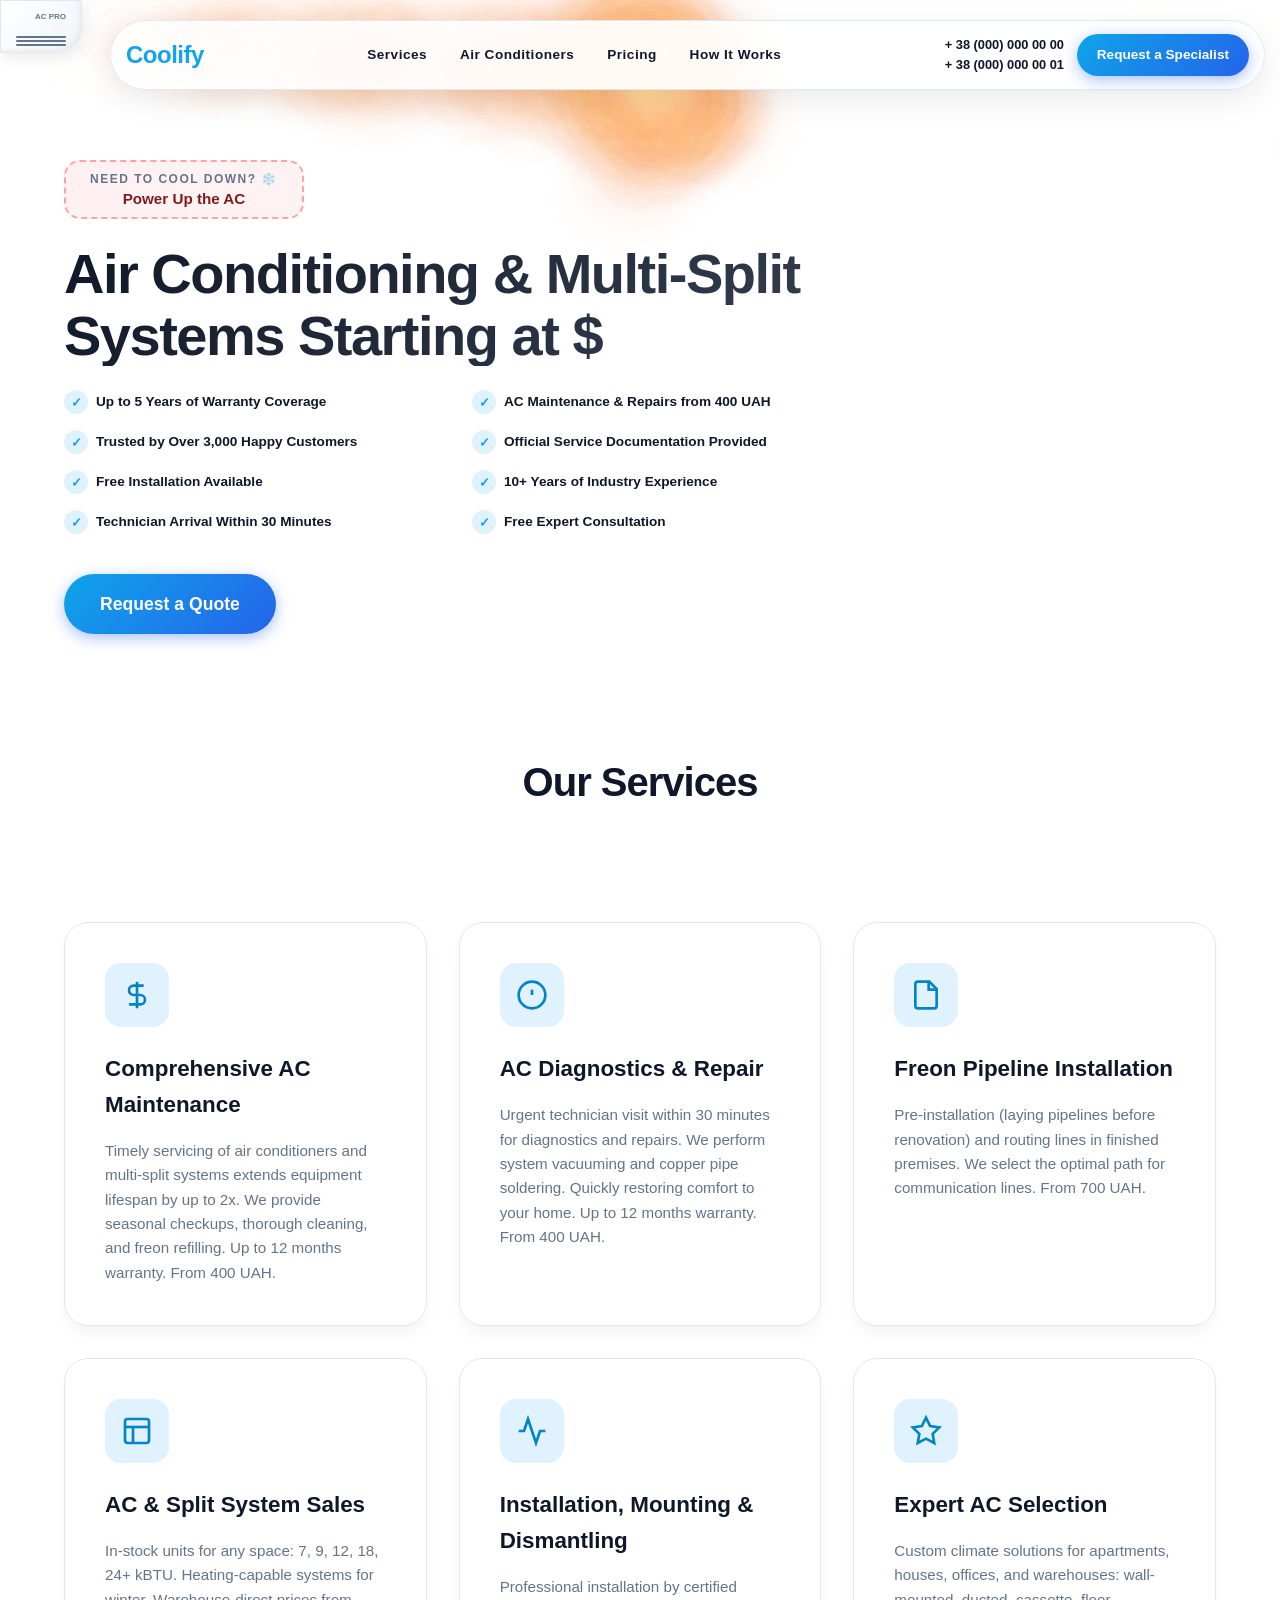
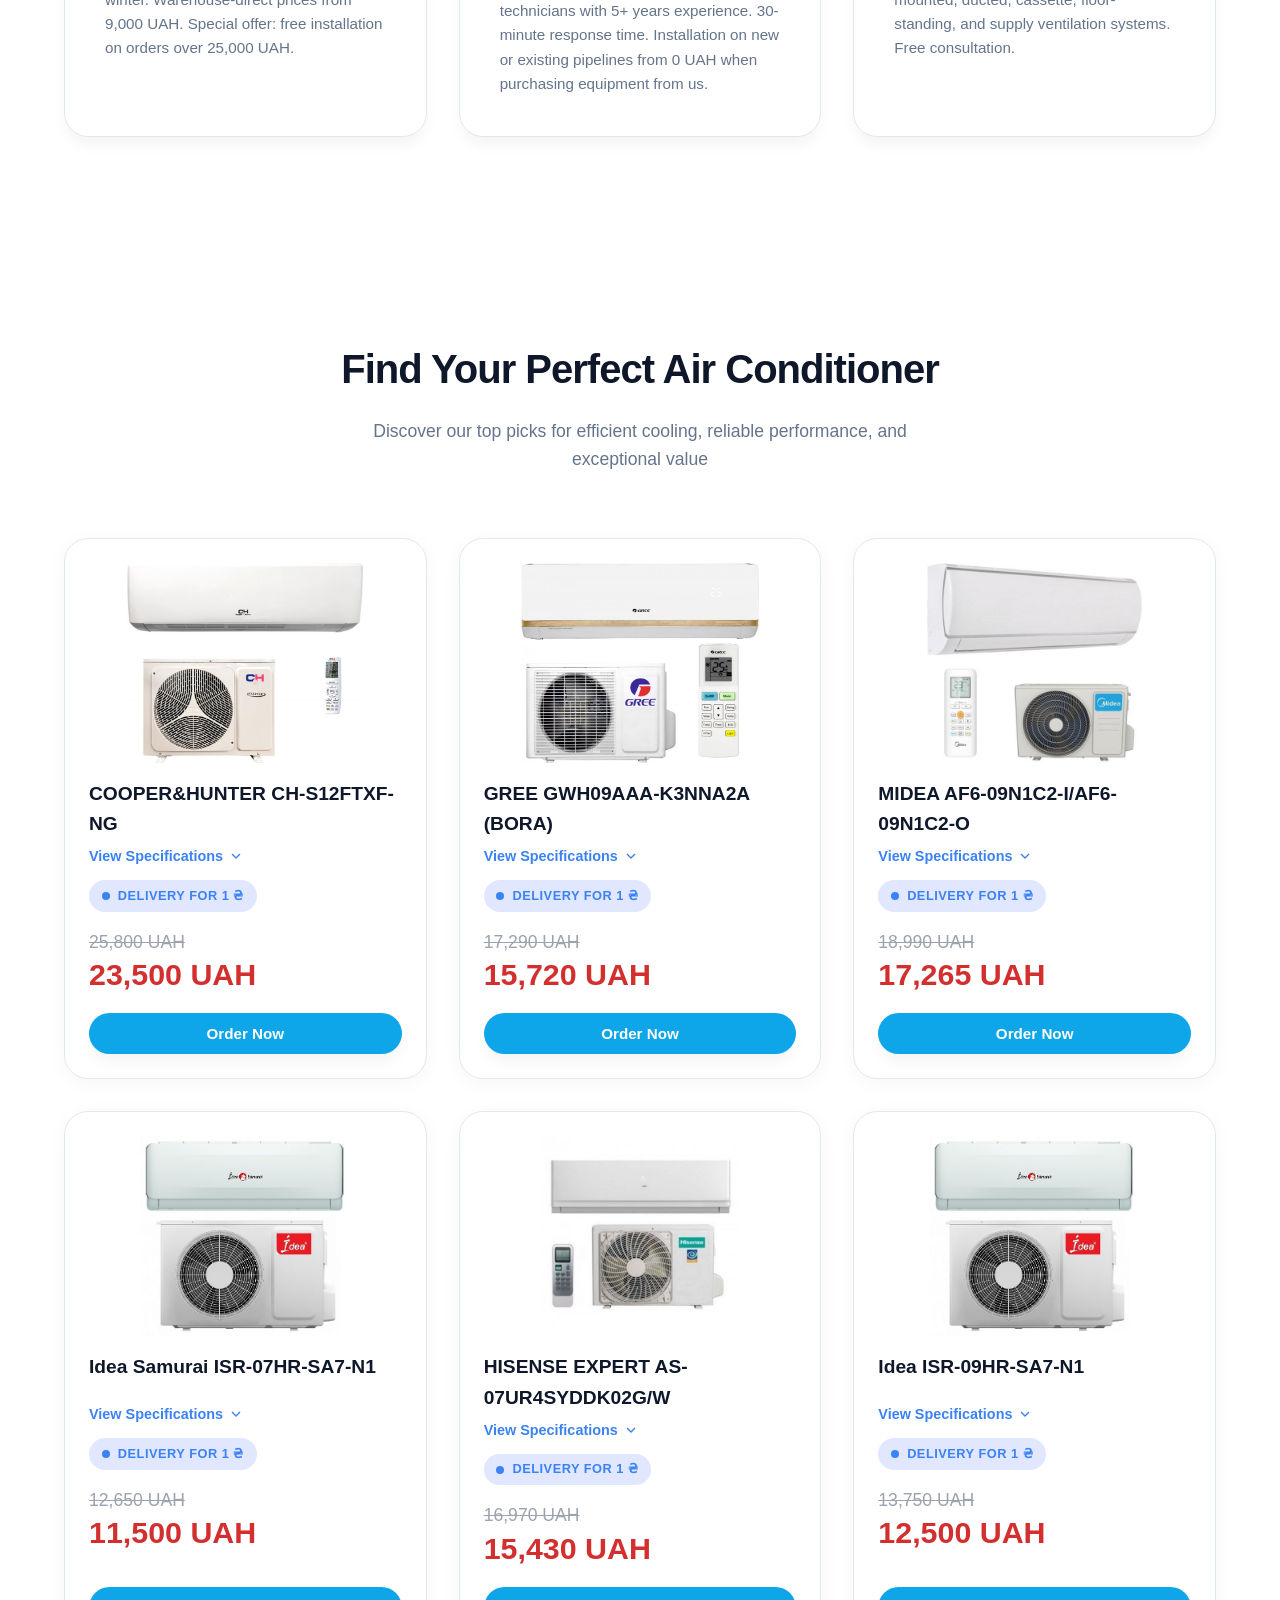
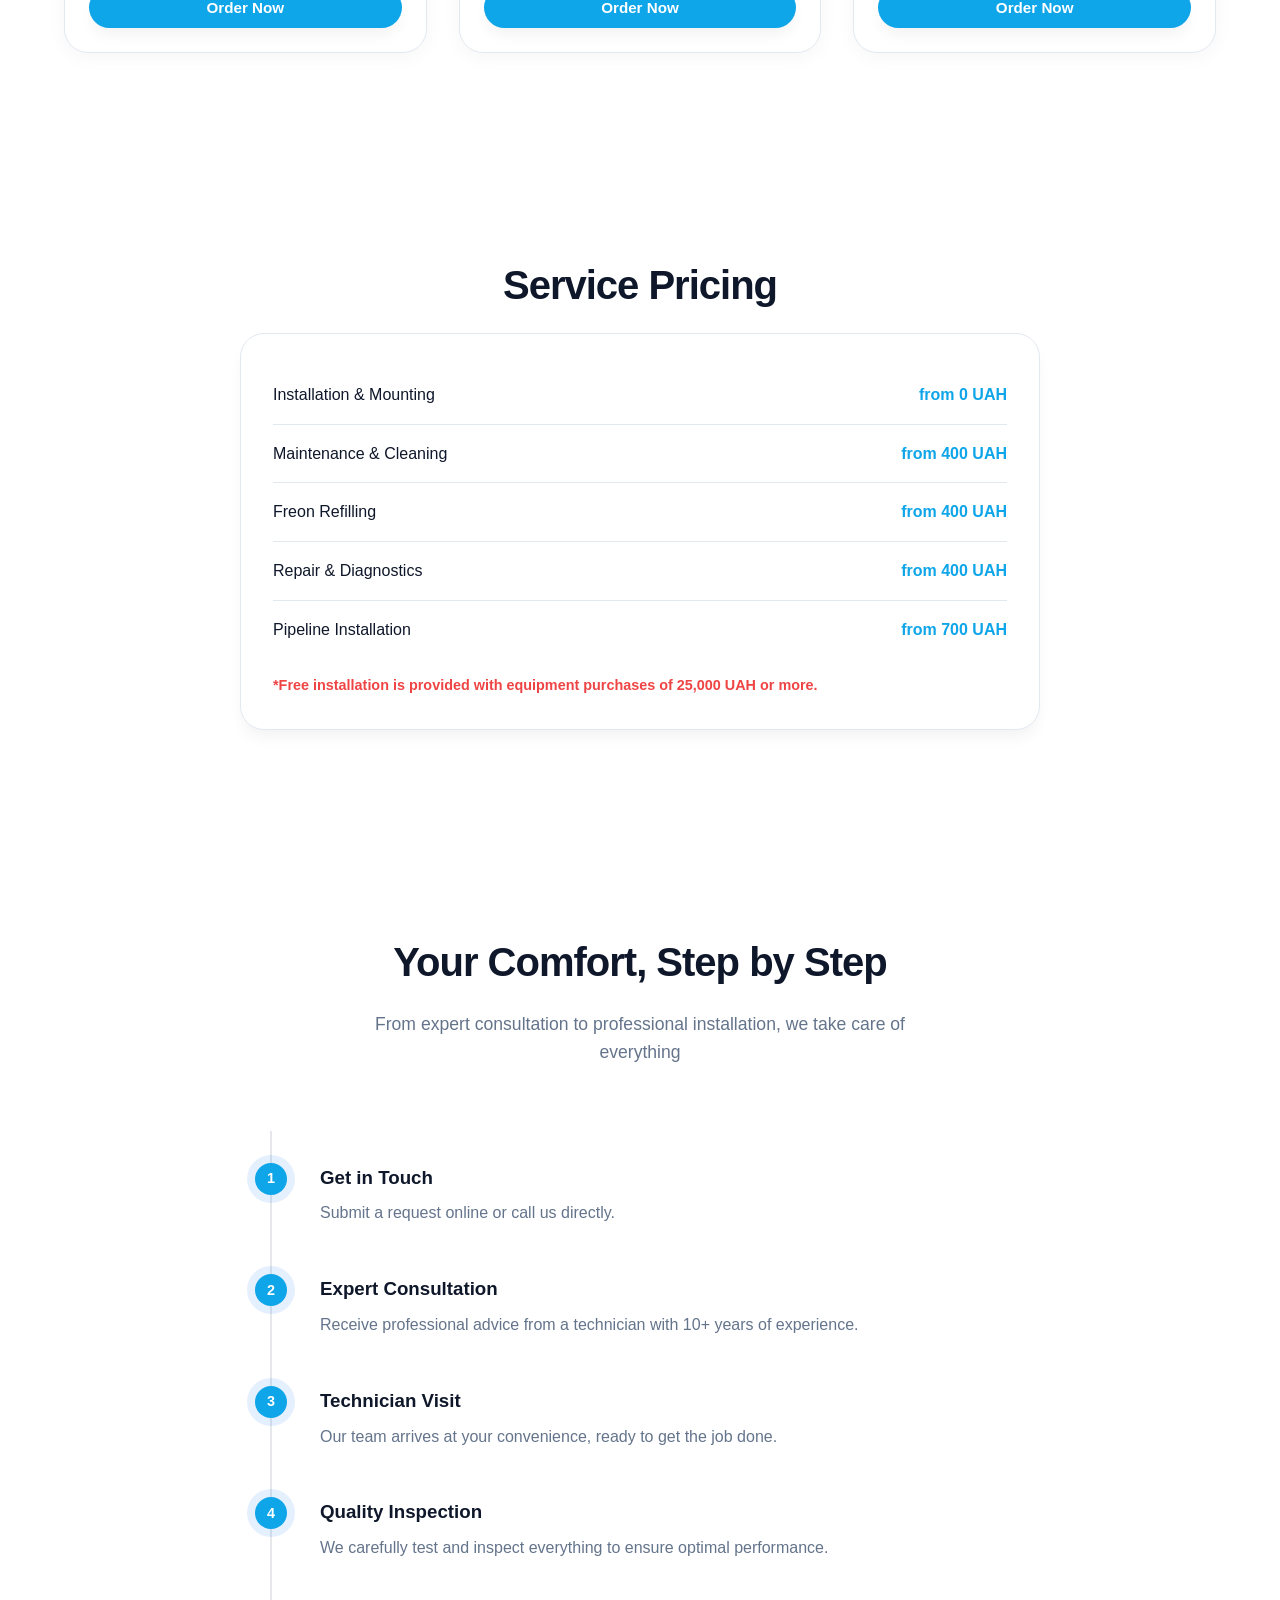
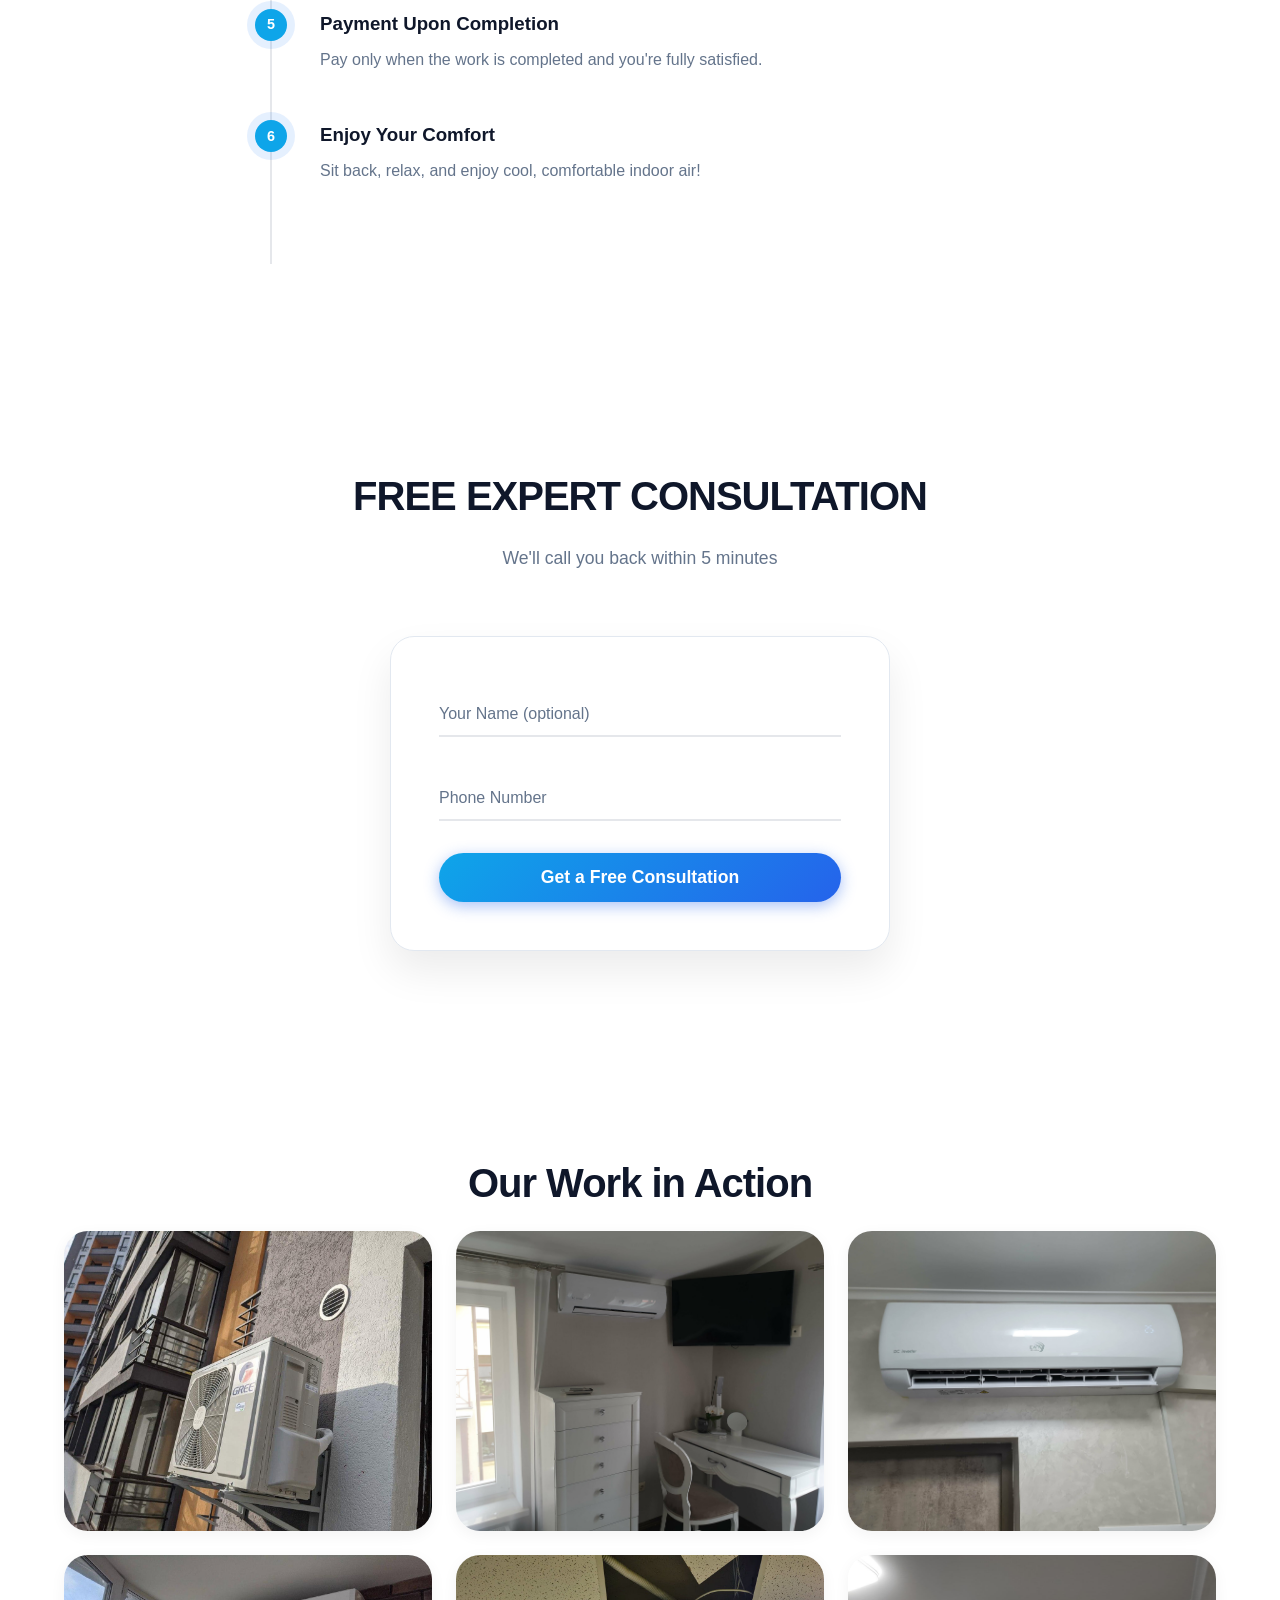
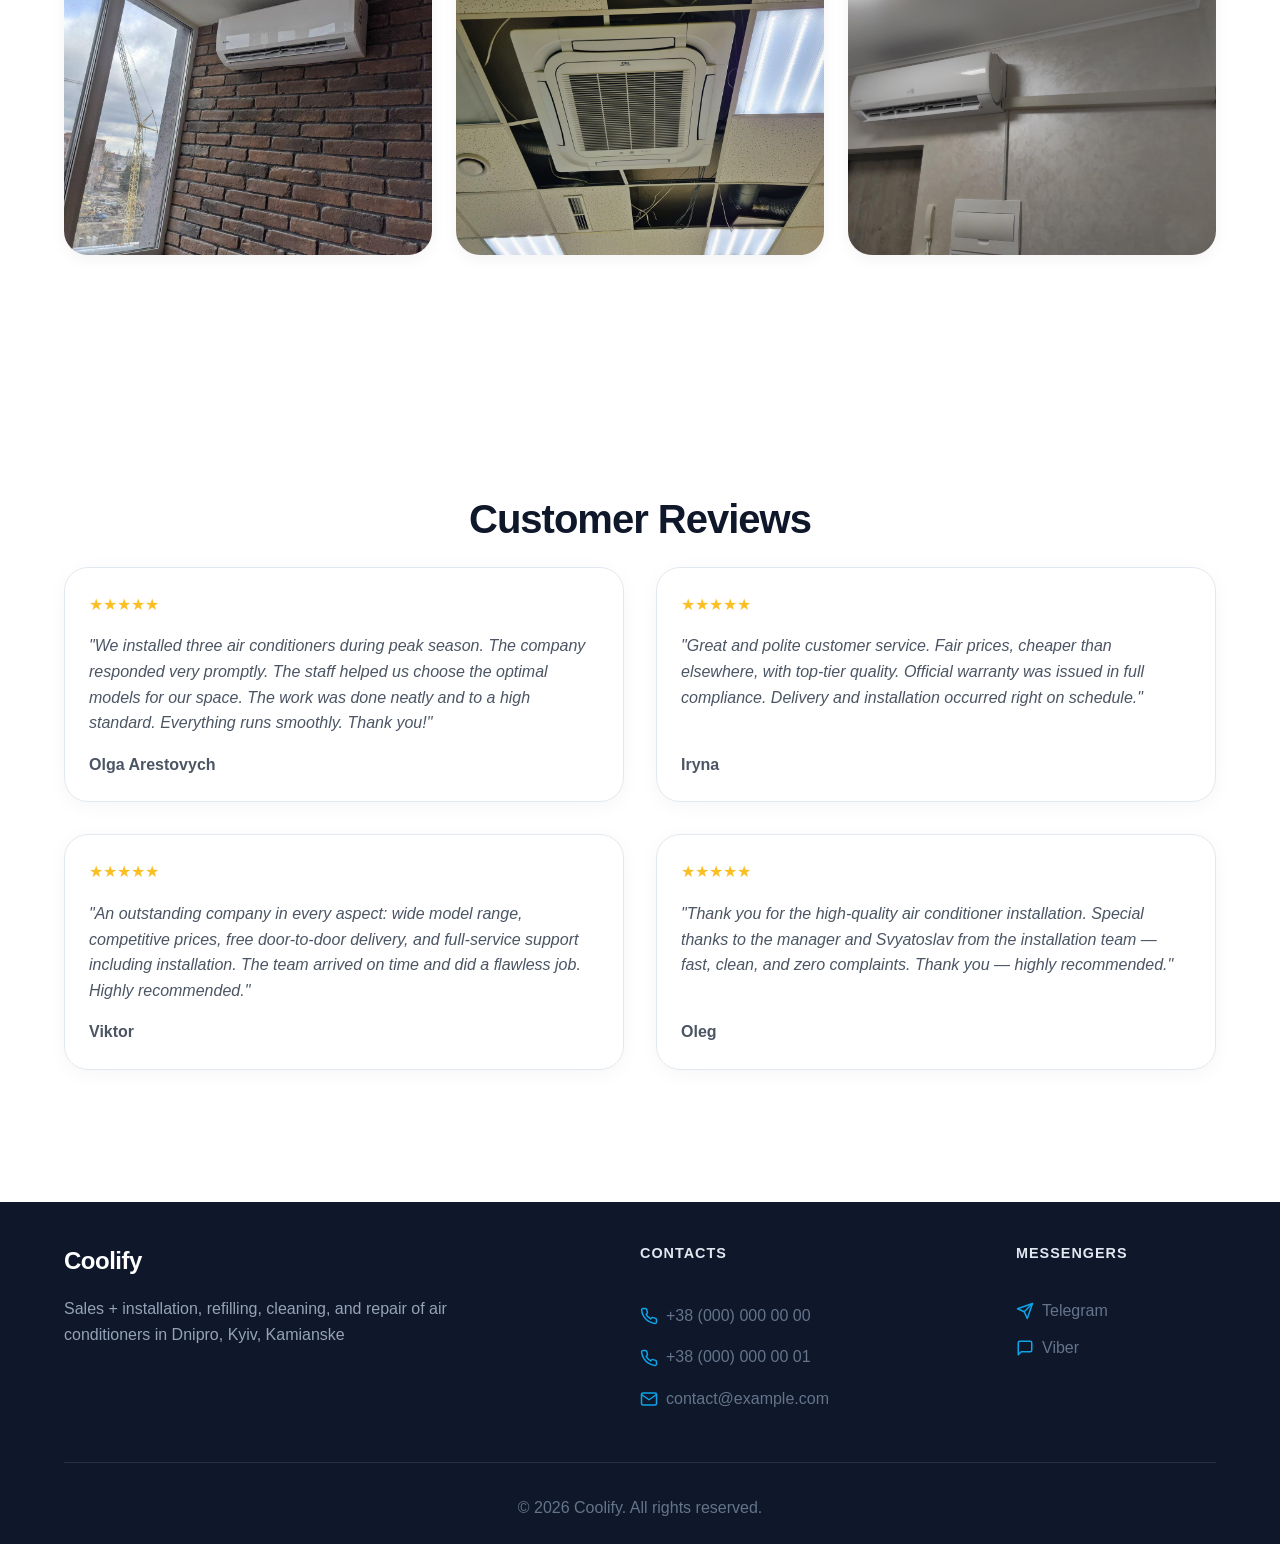
==== commit 18f55b95: "feat(copy): update branding to Coolify and polish English marketing copy" ====
--- a/index.html
+++ b/index.html
@@ -11,7 +11,7 @@
 <!-- End Google Tag Manager -->
     <meta charset="UTF-8">
     <meta name="viewport" content="width=device-width, initial-scale=1.0, user-scalable=no">
-    <title>Air Conditioner Sales, Installation, Refilling, Cleaning & Repair in Dnipro, Kyiv, Kamianske | Konderich</title>
+    <title>Air Conditioner Sales, Installation, Refilling, Cleaning & Repair | Coolify</title>
     <link rel="icon" type="image/png" href="images/x-icon.png">
     <meta name="description" content="Air conditioner sales, installation, cleaning, refilling, and repair in Dnipro, Kyiv, Kamianske 24/7 from 400 UAH. 5-year warranty, fast 30-min arrival.">
     <link rel="canonical" href="https://samodirchik.github.io/example3/">
@@ -19,7 +19,7 @@
     <!-- Open Graph / Facebook -->
     <meta property="og:type" content="website">
     <meta property="og:url" content="https://samodirchik.github.io/example3/">
-    <meta property="og:title" content="Air Conditioner Sales, Installation & Repair | Konderich">
+    <meta property="og:title" content="Air Conditioner Sales, Installation & Repair | Coolify">
     <meta property="og:description" content="Air conditioner sales, installation, cleaning, refilling, and repair in Dnipro, Kyiv, Kamianske 24/7 from 400 UAH. 5-year warranty.">
     <meta property="og:image" content="https://samodirchik.github.io/example3/images/og-image.jpg">
     <meta property="og:image:width" content="1200">
@@ -29,7 +29,7 @@
     <!-- Twitter -->
     <meta name="twitter:card" content="summary_large_image">
     <meta name="twitter:url" content="https://samodirchik.github.io/example3/">
-    <meta name="twitter:title" content="Air Conditioner Sales, Installation & Repair | Konderich">
+    <meta name="twitter:title" content="Air Conditioner Sales, Installation & Repair | Coolify">
     <meta name="twitter:description" content="Air conditioner sales, installation, cleaning, refilling, and repair in Dnipro, Kyiv, Kamianske 24/7 from 400 UAH. 5-year warranty.">
     <meta name="twitter:image" content="https://samodirchik.github.io/example3/images/og-image.jpg">
 
@@ -63,13 +63,13 @@
         <!-- Header -->
         <header class="header">
             <a href="#" class="logo">
-                Konderich
+                Coolify
             </a>
             <nav class="nav-links">
                 <a href="#services">Services</a>
-                <a href="#popular">Popular Models</a>
+                <a href="#popular">Air Conditioners</a>
                 <a href="#prices">Pricing</a>
-                <a href="#how">How We Work</a>
+                <a href="#how">How It Works</a>
             </nav>
             <div class="header-contacts">
                 <div class="phones">
@@ -99,9 +99,9 @@
             <button class="close-menu-btn" onclick="toggleMobileMenu()" aria-label="Close menu">×</button>
             <nav class="mobile-nav-links">
                 <a href="#services" onclick="toggleMobileMenu()">Services</a>
-                <a href="#popular" onclick="toggleMobileMenu()">Popular Models</a>
+                <a href="#popular" onclick="toggleMobileMenu()">Air Conditioners</a>
                 <a href="#prices" onclick="toggleMobileMenu()">Pricing</a>
-                <a href="#how" onclick="toggleMobileMenu()">How We Work</a>
+                <a href="#how" onclick="toggleMobileMenu()">How It Works</a>
             </nav>
             
             <div class="mobile-menu-info">
@@ -135,20 +135,20 @@
         <section class="hero">
             <div class="hero-content fade-up">
                 <button id="demo-ac-btn" class="interactive-demo-btn fade-up">
-                    <span>Feeling hot? 🔥</span>
-                    <strong>Turn on AC</strong>
+                    <span>NEED TO COOL DOWN? ❄️</span>
+                    <strong>Power Up the AC</strong>
                 </button>
 
-                <h1>Air Conditioners & Multi-Split Systems from 9,000 UAH</h1>
+                <h1>Air Conditioning & Multi-Split Systems Starting at $</h1>
                 <div class="hero-bullets">
-                    <div class="bullet"><div class="bullet-icon">✓</div> Up to 5-year warranty on equipment & installation</div>
-                    <div class="bullet"><div class="bullet-icon">✓</div> Maintenance, cleaning, refilling & repair from 400 UAH</div>
-                    <div class="bullet"><div class="bullet-icon">✓</div> Over 3,000 satisfied clients served</div>
-                    <div class="bullet"><div class="bullet-icon">✓</div> Official certificate of completed work provided</div>
-                    <div class="bullet"><div class="bullet-icon">✓</div> Installation from 0 UAH</div>
-                    <div class="bullet"><div class="bullet-icon">✓</div> Over 10 years of professional experience</div>
-                    <div class="bullet"><div class="bullet-icon">✓</div> Rapid arrival within 30 minutes</div>
-                    <div class="bullet"><div class="bullet-icon">✓</div> Free expert consultation</div>
+                    <div class="bullet"><div class="bullet-icon">✓</div> Up to 5 Years of Warranty Coverage</div>
+                    <div class="bullet"><div class="bullet-icon">✓</div> AC Maintenance & Repairs from 400 UAH</div>
+                    <div class="bullet"><div class="bullet-icon">✓</div> Trusted by Over 3,000 Happy Customers</div>
+                    <div class="bullet"><div class="bullet-icon">✓</div> Official Service Documentation Provided</div>
+                    <div class="bullet"><div class="bullet-icon">✓</div> Free Installation Available</div>
+                    <div class="bullet"><div class="bullet-icon">✓</div> 10+ Years of Industry Experience</div>
+                    <div class="bullet"><div class="bullet-icon">✓</div> Technician Arrival Within 30 Minutes</div>
+                    <div class="bullet"><div class="bullet-icon">✓</div> Free Expert Consultation</div>
                 </div>
                 
                 <a href="#contact" class="btn btn-accent fade-up" style="padding: 16px 36px; font-size: 1.1rem; display: inline-block; border-radius: 30px;">Request a Quote</a>
@@ -220,8 +220,8 @@
 
         <!-- Popular Models -->
         <section id="popular">
-            <h2 class="section-title fade-up">Popular Models</h2>
-            <p class="section-subtitle fade-up">Bestsellers with the perfect balance of price and performance</p>
+            <h2 class="section-title fade-up">Find Your Perfect Air Conditioner</h2>
+            <p class="section-subtitle fade-up">Discover our top picks for efficient cooling, reliable performance, and exceptional value</p>
 
             <div class="services-carousel-wrapper" style="position: relative;">
                 <div class="swipe-arrows-container">
@@ -411,46 +411,46 @@
 
         <!-- How We Work -->
         <section id="how">
-            <h2 class="section-title fade-up">How We Work</h2>
-            <p class="section-subtitle fade-up">A simple and transparent process from your first call to cool comfort</p>            
+            <h2 class="section-title fade-up">Your Comfort, Step by Step</h2>
+            <p class="section-subtitle fade-up">From expert consultation to professional installation, we take care of everything</p>            
             <div class="timeline">
                 <div class="timeline-item">
                     <div class="timeline-step">1</div>
-                    <h3 style="margin-bottom: 0.5rem;">Request</h3>
-                    <p style="color: var(--text-muted);">Submit a request on our website or call us directly.</p>
+                    <h3 style="margin-bottom: 0.5rem;">Get in Touch</h3>
+                    <p style="color: var(--text-muted);">Submit a request online or call us directly.</p>
                 </div>
                 <div class="timeline-item">
                     <div class="timeline-step">2</div>
-                    <h3 style="margin-bottom: 0.5rem;">Consultation</h3>
-                    <p style="color: var(--text-muted);">Consultation with an experienced master technician (10+ years exp).</p>
+                    <h3 style="margin-bottom: 0.5rem;">Expert Consultation</h3>
+                    <p style="color: var(--text-muted);">Receive professional advice from a technician with 10+ years of experience.</p>
                 </div>
                 <div class="timeline-item">
                     <div class="timeline-step">3</div>
-                    <h3 style="margin-bottom: 0.5rem;">Dispatch</h3>
-                    <p style="color: var(--text-muted);">Team arrival and on-site work at the scheduled time.</p>
+                    <h3 style="margin-bottom: 0.5rem;">Technician Visit</h3>
+                    <p style="color: var(--text-muted);">Our team arrives at your convenience, ready to get the job done.</p>
                 </div>
                 <div class="timeline-item">
                     <div class="timeline-step">4</div>
-                    <h3 style="margin-bottom: 0.5rem;">Work Acceptance</h3>
-                    <p style="color: var(--text-muted);">Comprehensive testing, inspection, and verification of completed work.</p>
+                    <h3 style="margin-bottom: 0.5rem;">Quality Inspection</h3>
+                    <p style="color: var(--text-muted);">We carefully test and inspect everything to ensure optimal performance.</p>
                 </div>
                 <div class="timeline-item">
                     <div class="timeline-step">5</div>
-                    <h3 style="margin-bottom: 0.5rem;">Payment</h3>
-                    <p style="color: var(--text-muted);">You pay for our services only after verification and full approval.</p>
+                    <h3 style="margin-bottom: 0.5rem;">Payment Upon Completion</h3>
+                    <p style="color: var(--text-muted);">Pay only when the work is completed and you're fully satisfied.</p>
                 </div>
                 <div class="timeline-item">
                     <div class="timeline-step">6</div>
-                    <h3 style="margin-bottom: 0.5rem;">Comfort</h3>
-                    <p style="color: var(--text-muted);">Enjoy pleasant coolness and fresh indoor air!</p>
+                    <h3 style="margin-bottom: 0.5rem;">Enjoy Your Comfort</h3>
+                    <p style="color: var(--text-muted);">Sit back, relax, and enjoy cool, comfortable indoor air!</p>
                 </div>
             </div>
         </section>
 
         <!-- Contact Form -->
         <section id="contact">
-            <h2 class="section-title fade-up">Request a Consultation</h2>
-            <p class="section-subtitle fade-up">We will call you back within 5 minutes</p>            
+            <h2 class="section-title fade-up">FREE EXPERT CONSULTATION</h2>
+            <p class="section-subtitle fade-up">We'll call you back within 5 minutes</p>            
             <div class="form-container fade-up">
                 <form id="contact-form" onsubmit="submitForm(event)">
                     <div class="form-group">
@@ -461,7 +461,7 @@
                         <input type="tel" id="phone" name="phone" class="form-input" placeholder=" " pattern="^(\+?380|0)[0-9]{9}$" title="Please enter a valid phone number: +380XXXXXXXXX or 0XXXXXXXXX" required>
                         <label for="phone" class="form-label">Phone Number</label>
                     </div>
-                    <button type="submit" id="submit-btn" class="btn btn-accent" style="width: 100%; padding: 14px; font-size: 1.1rem;">Submit Request</button>
+                    <button type="submit" id="submit-btn" class="btn btn-accent" style="width: 100%; padding: 14px; font-size: 1.1rem;">Get a Free Consultation</button>
                     <div id="form-status" style="margin-top: 15px; text-align: center; font-size: 0.95rem; display: none;"></div>
                 </form>
             </div>
@@ -469,7 +469,7 @@
 
         <!-- Gallery -->
         <section id="gallery" style="position: relative;">
-            <h2 class="section-title fade-up">Our Work Gallery</h2>            
+            <h2 class="section-title fade-up">Our Work in Action</h2>            
             <div class="gallery-container fade-up">
                 <div class="gallery-item"><img loading="lazy" src="images/gal1.jpg" alt="Air conditioning installation photo 1"></div>
                 <div class="gallery-item"><img loading="lazy" src="images/gal2.jpg" alt="Air conditioning installation photo 2"></div>
@@ -522,7 +522,7 @@
             <div class="footer-grid">
                 <div class="footer-about">
                     <div class="logo" style="margin-bottom: 1rem; color: white;">
-                        Konderich
+                        Coolify
                     </div>
                     <p style="color: #94a3b8; line-height: 1.6;">Sales + installation, refilling, cleaning, and repair of air conditioners in Dnipro, Kyiv, Kamianske</p>
                 </div>
@@ -554,7 +554,7 @@
                 </div>
             </div>
             <div style="text-align: center; color: #64748b; padding-top: 2rem; border-top: 1px solid rgba(255, 255, 255, 0.1); margin-top: 2rem;">
-                © 2026 Konderich. All rights reserved.
+                © 2026 Coolify. All rights reserved.
             </div>
         </footer>
 
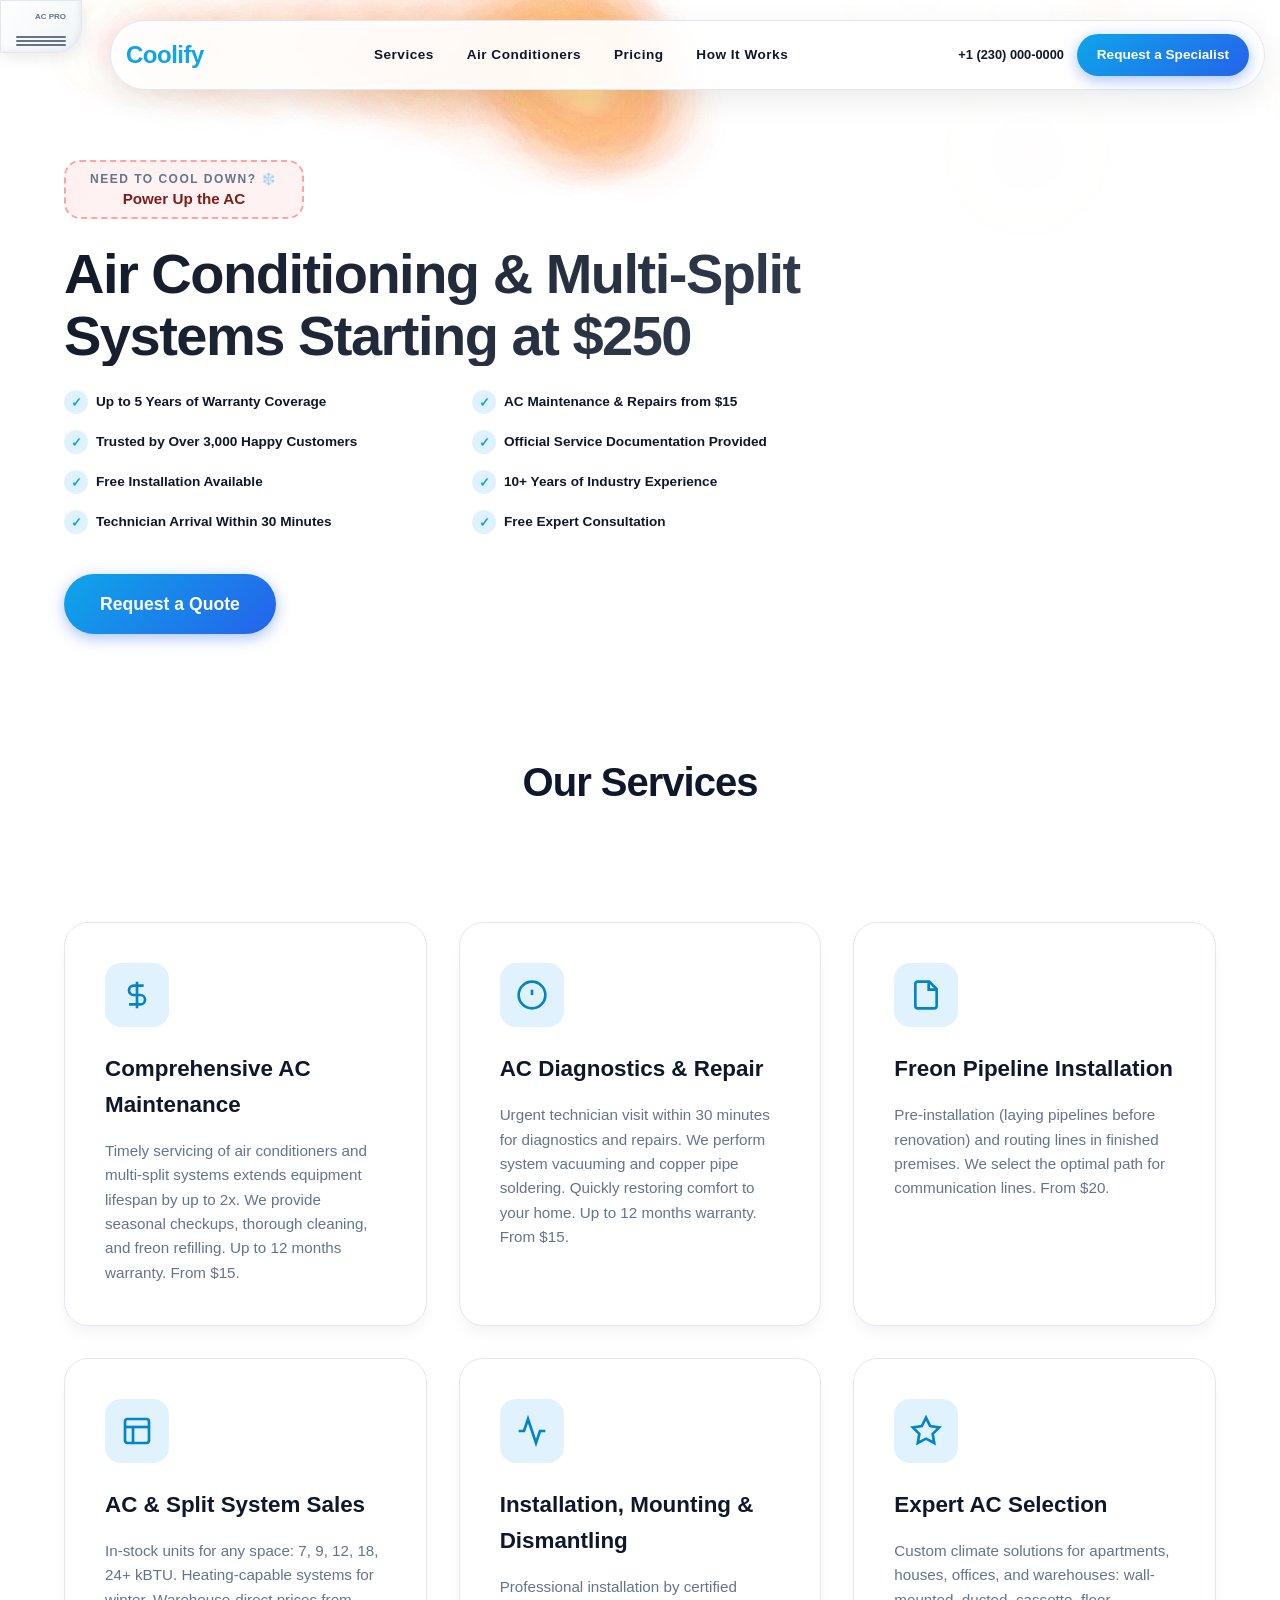
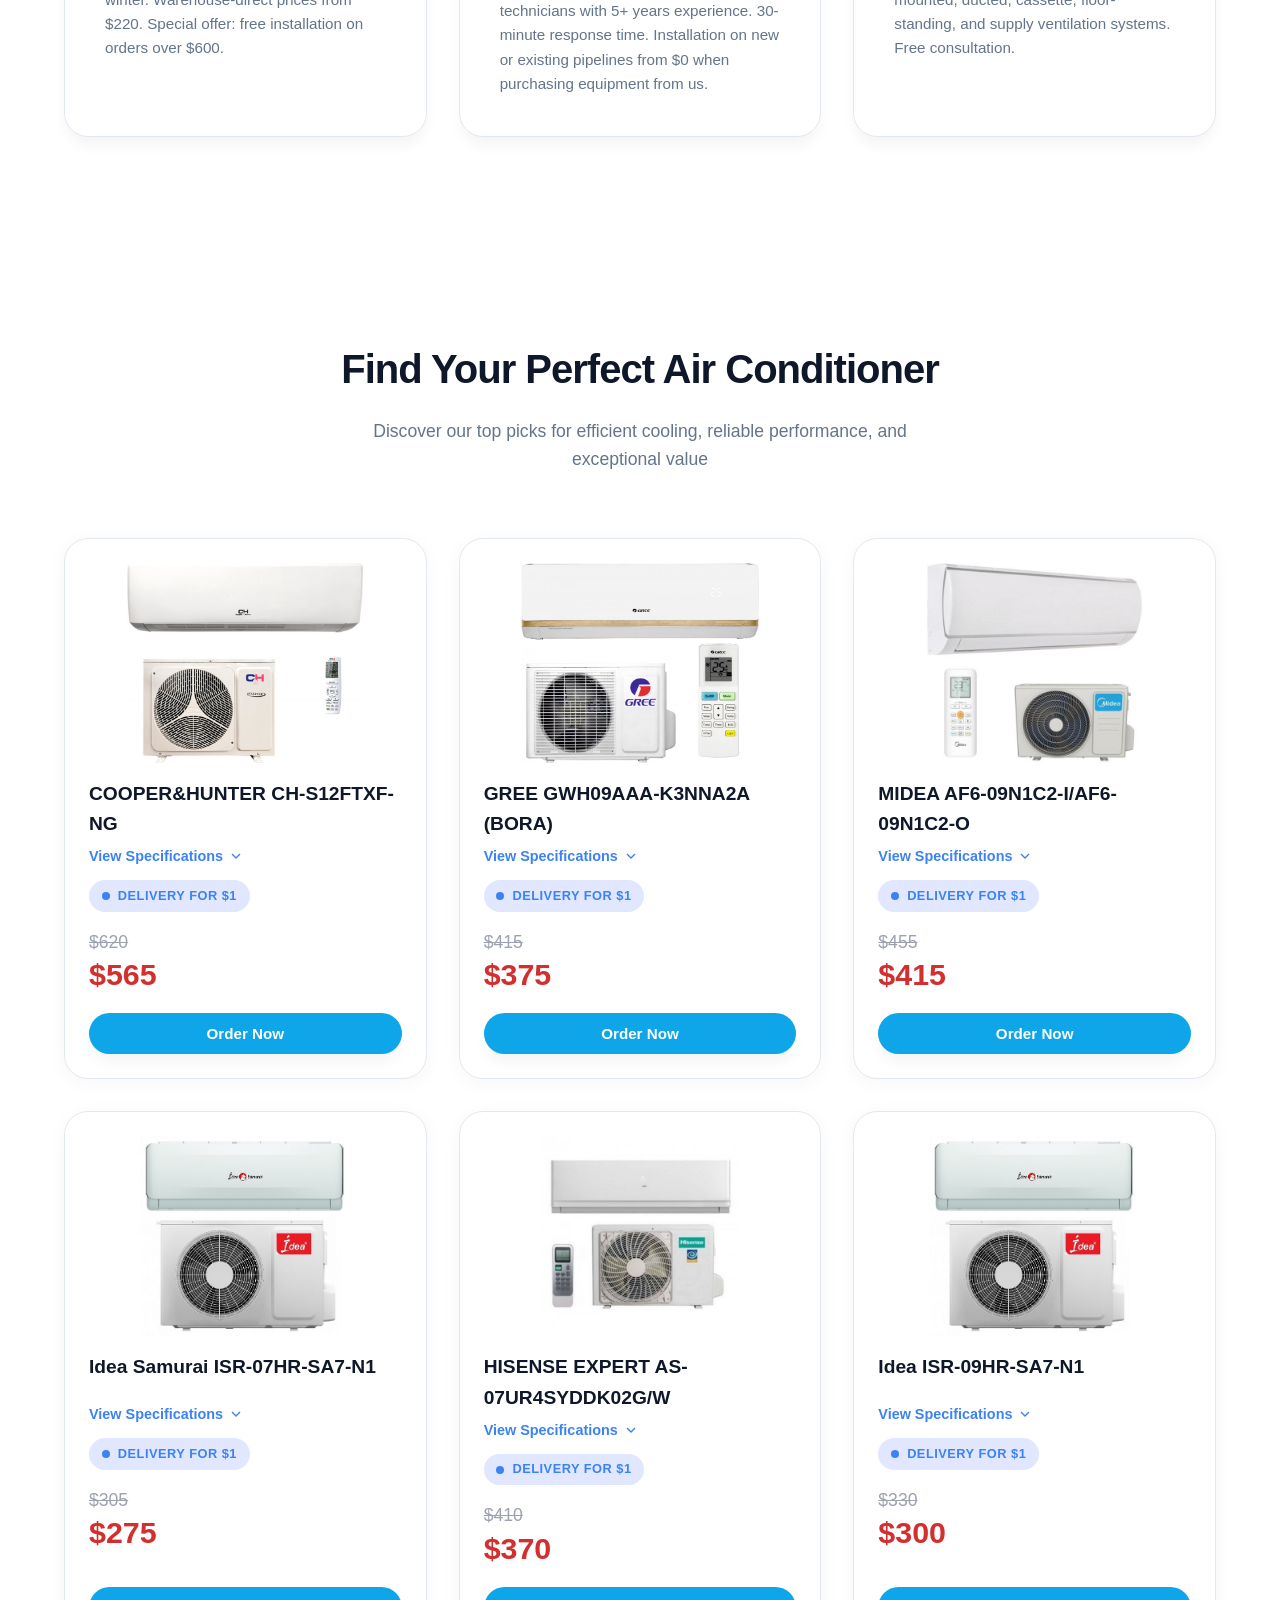
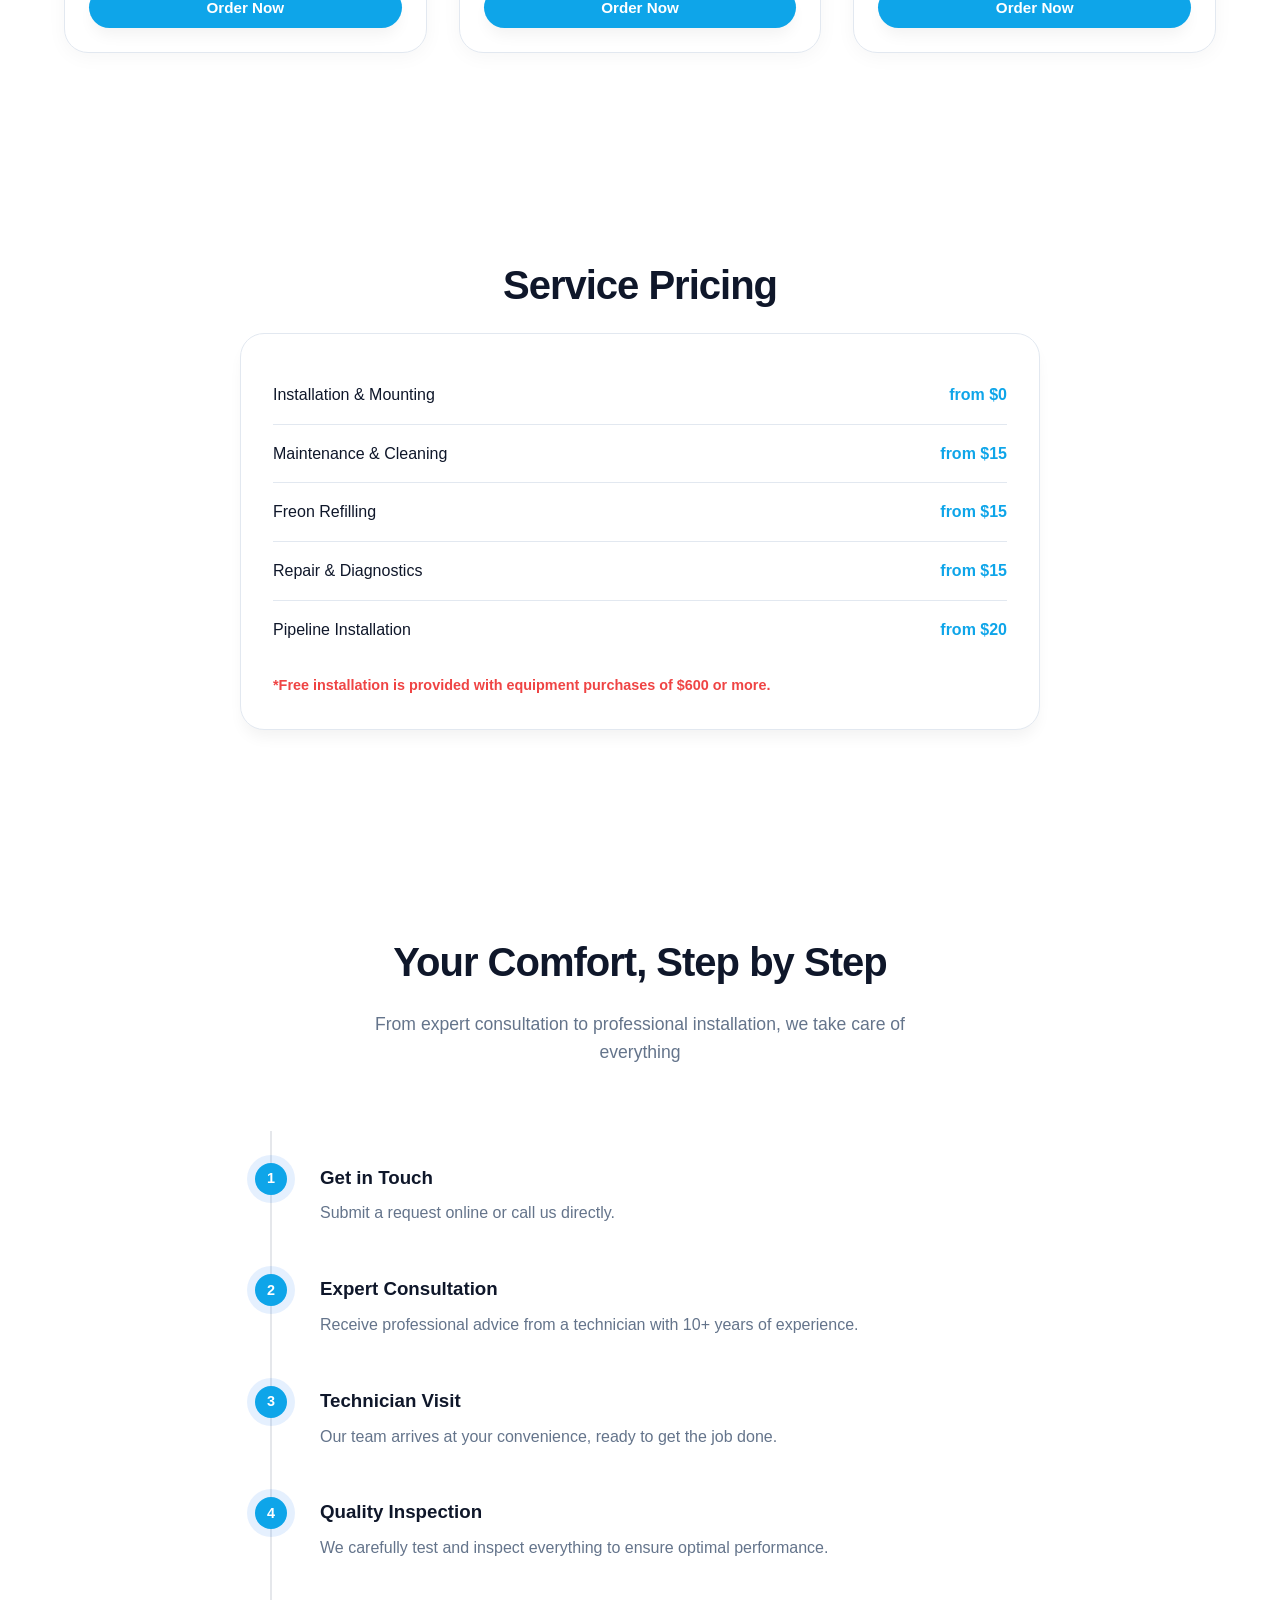
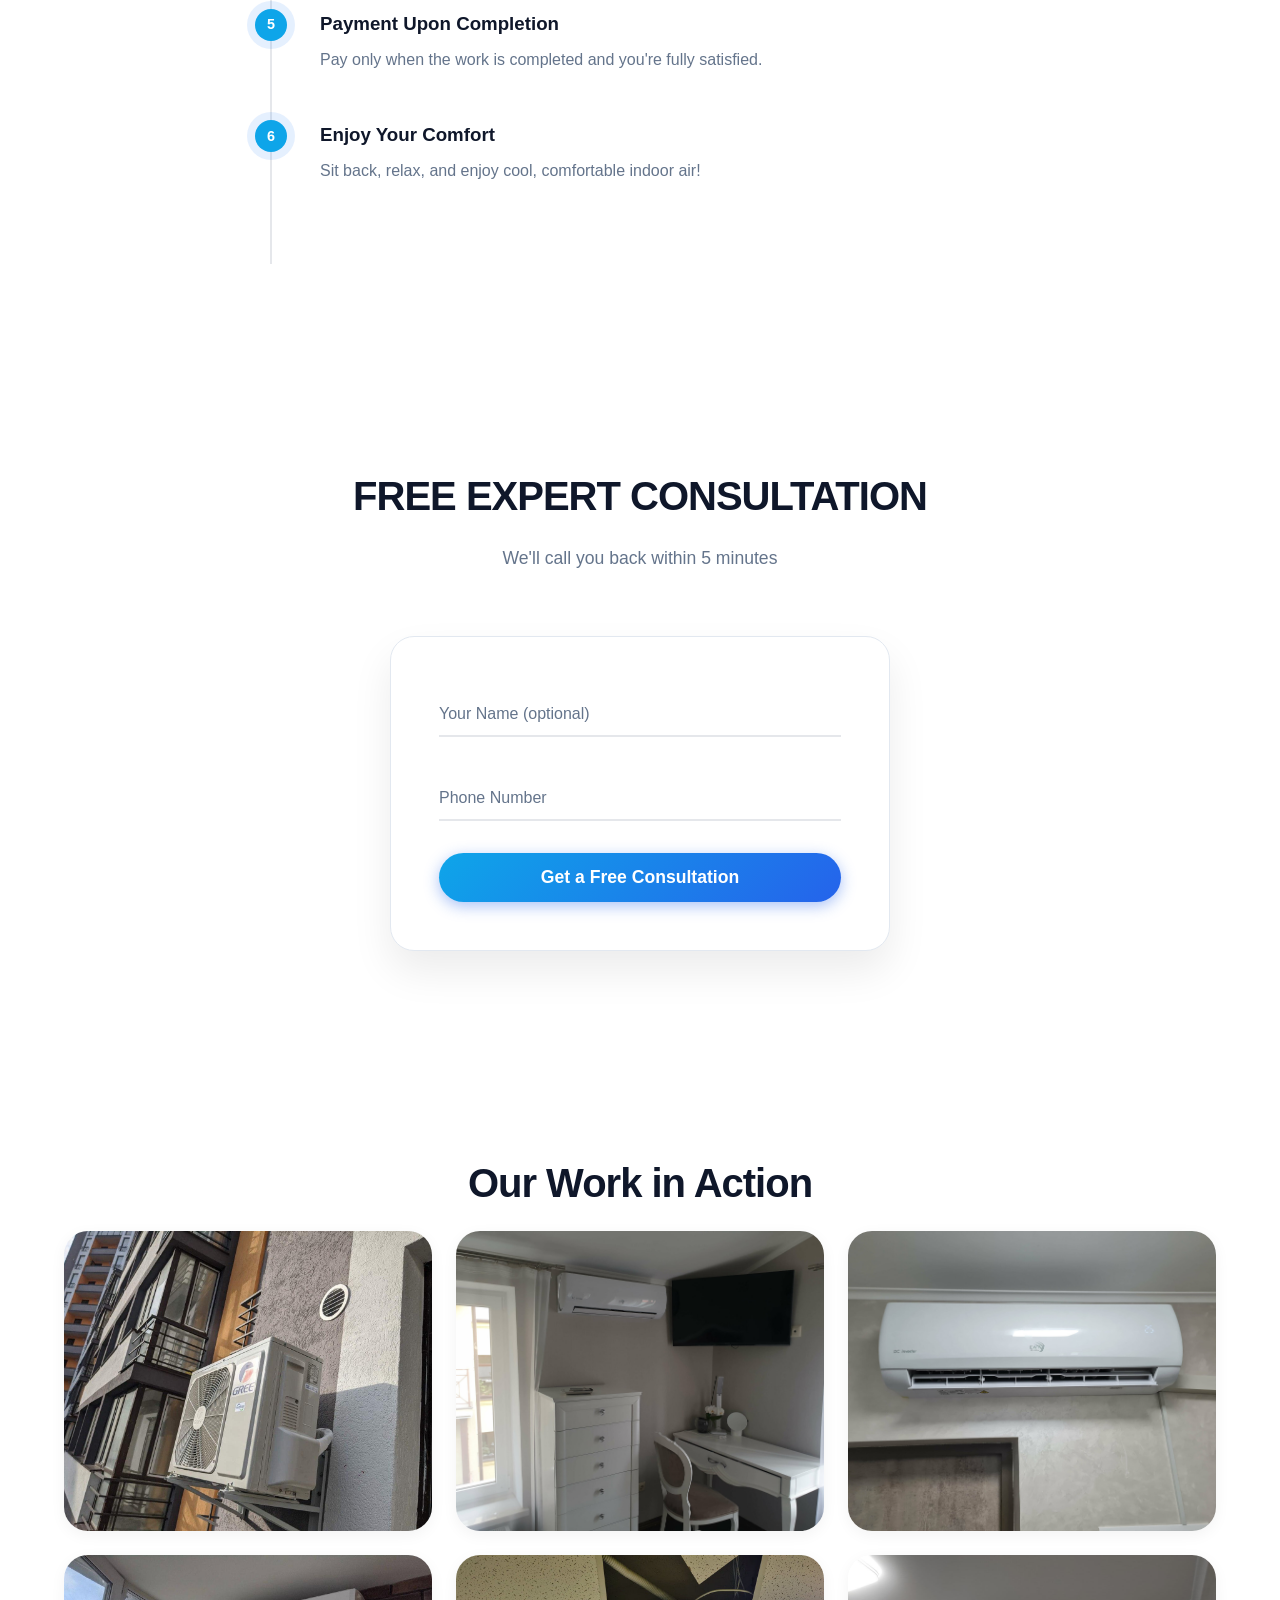
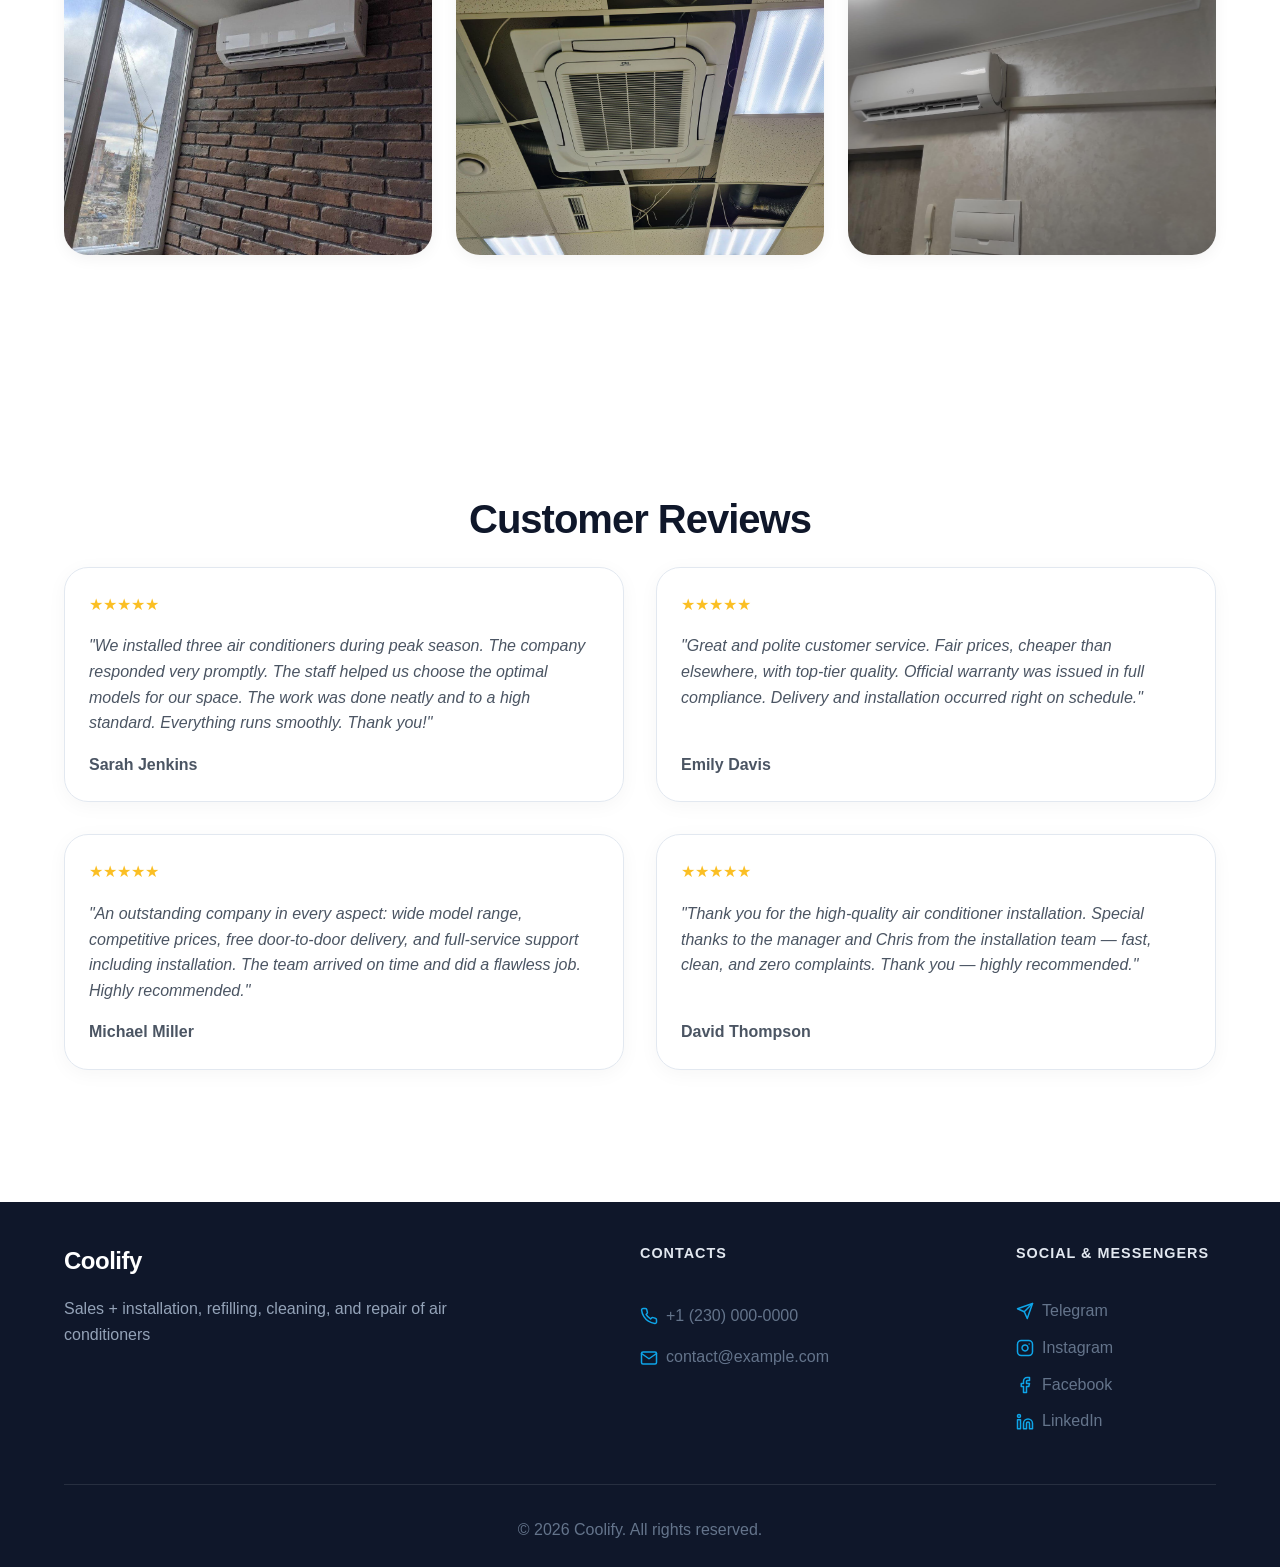
==== commit e8a83692: "feat(contacts): update phone to US format, add social icons, and remove city mentions" ====
--- a/index.html
+++ b/index.html
@@ -13,14 +13,14 @@
     <meta name="viewport" content="width=device-width, initial-scale=1.0, user-scalable=no">
     <title>Air Conditioner Sales, Installation, Refilling, Cleaning & Repair | Coolify</title>
     <link rel="icon" type="image/png" href="images/x-icon.png">
-    <meta name="description" content="Air conditioner sales, installation, cleaning, refilling, and repair in Dnipro, Kyiv, Kamianske 24/7 from 400 UAH. 5-year warranty, fast 30-min arrival.">
+    <meta name="description" content="Air conditioner sales, installation, cleaning, refilling, and repair 24/7 from $15. 5-year warranty, fast 30-min arrival.">
     <link rel="canonical" href="https://samodirchik.github.io/example3/">
 
     <!-- Open Graph / Facebook -->
     <meta property="og:type" content="website">
     <meta property="og:url" content="https://samodirchik.github.io/example3/">
     <meta property="og:title" content="Air Conditioner Sales, Installation & Repair | Coolify">
-    <meta property="og:description" content="Air conditioner sales, installation, cleaning, refilling, and repair in Dnipro, Kyiv, Kamianske 24/7 from 400 UAH. 5-year warranty.">
+    <meta property="og:description" content="Air conditioner sales, installation, cleaning, refilling, and repair 24/7 from $15. 5-year warranty.">
     <meta property="og:image" content="https://samodirchik.github.io/example3/images/og-image.jpg">
     <meta property="og:image:width" content="1200">
     <meta property="og:image:height" content="630">
@@ -30,7 +30,7 @@
     <meta name="twitter:card" content="summary_large_image">
     <meta name="twitter:url" content="https://samodirchik.github.io/example3/">
     <meta name="twitter:title" content="Air Conditioner Sales, Installation & Repair | Coolify">
-    <meta name="twitter:description" content="Air conditioner sales, installation, cleaning, refilling, and repair in Dnipro, Kyiv, Kamianske 24/7 from 400 UAH. 5-year warranty.">
+    <meta name="twitter:description" content="Air conditioner sales, installation, cleaning, refilling, and repair 24/7 from $15. 5-year warranty.">
     <meta name="twitter:image" content="https://samodirchik.github.io/example3/images/og-image.jpg">
 
     <link rel="stylesheet" href="style.css?v=26">
@@ -73,16 +73,12 @@
             </nav>
             <div class="header-contacts">
                 <div class="phones">
-                    <a href="tel:+380000000000">+ 38 (000) 000 00 00</a>
-                    <a href="tel:+380000000001">+ 38 (000) 000 00 01</a>
+                    <a href="tel:+12300000000">+1 (230) 000-0000</a>
                 </div>
                 
                 <div class="socials">
                     <a href="#" class="social-icon social-telegram" aria-label="Telegram">
                         <svg width="18" height="18" viewBox="0 0 24 24" fill="white"><path d="M2.06 9.42l19.45-8.08c.95-.39 1.92.51 1.59 1.48l-6.22 18.52c-.32.95-1.58 1.1-2.13.25l-4.75-7.3-3.66 3.49c-.28.27-.75.07-.75-.33v-4.14l12.87-11.64c.2-.18-.1-.47-.32-.29L5.3 12.33 1.7 11.2c-.88-.28-1.01-1.45-.1-1.85z"/></svg>
-                    </a>
-                    <a href="#" class="social-icon social-viber" aria-label="Viber">
-                        <svg width="18" height="18" viewBox="0 0 24 24" fill="white"><path d="M21.36 10.66c-.34-2.82-1.8-5.26-4-6.93-1.8-1.38-4.05-2.03-6.3-1.83-2.13.19-4.14 1.1-5.63 2.57-1.53 1.5-2.52 3.56-2.77 5.75-.15 1.27-.03 2.56.36 3.77.41 1.25 1.06 2.41 1.93 3.39.22.25.29.58.19.9l-.65 2.05c-.17.54.14 1.1.68 1.26.15.05.3.06.46.03l2.67-.47c.33-.06.66 0 .94.19.82.55 1.74.96 2.71 1.2 1.34.33 2.76.36 4.12.09 2.09-.41 3.99-1.44 5.38-2.91 1.38-1.45 2.27-3.39 2.5-5.46.12-1.19 0-2.42-.35-3.57l-.01-.03H21.36zm-3.08 6.44c-.6.6-1.55.95-2.57 1.13-1.12.2-2.28.18-3.38-.07-1.1-.25-2.12-.76-2.99-1.48a1.53 1.53 0 00-1.42-.23l-1.95.34.48-1.5a1.5 1.5 0 00-.23-1.38c-.7-.8-1.2-1.74-1.49-2.76-.29-1.04-.37-2.15-.22-3.23.18-1.37.77-2.67 1.66-3.69 1-1.13 2.33-1.86 3.79-2.06 1.43-.2 2.92 0 4.19.57 1.3.59 2.37 1.54 3.06 2.72.67 1.15.99 2.47.93 3.8-.05 1.33-.51 2.61-1.31 3.66a5.53 5.53 0 01-2.55 1.84z"/><path d="M11.97 7.03c.89.04 1.73.41 2.35 1.02.62.6.99 1.41 1.03 2.26a.5.5 0 101-.04c-.06-1.11-.54-2.16-1.35-2.93-.81-.78-1.91-1.25-3.04-1.31a.5.5 0 10-.04 1l.05.01v-.01z"/><path d="M11.83 4.54c1.55.07 3.01.7 4.08 1.76 1.05 1.04 1.7 2.47 1.76 3.98a.5.5 0 101-.02c-.08-1.76-.84-3.44-2.08-4.66-1.25-1.24-2.95-1.97-4.73-2.05a.5.5 0 10-.05 1h.02v-.01z"/><path d="M17.06 14.18c-.28-.5-.88-.7-1.41-.48l-1.63.68c-.46.19-.99.11-1.38-.2-.36-.28-.69-.61-1-1-.34-.41-.49-.96-.4-1.48l.38-1.99c.12-.6-.18-1.22-.72-1.48l-1.67-.8c-.5-.24-1.09-.16-1.5.21-.38.35-.79.67-1.23.95-.5.32-.73.94-.58 1.52.47 1.84 1.48 3.5 2.87 4.73 1.31 1.15 2.91 1.95 4.63 2.29.58.11 1.13-.19 1.35-.74.19-.48.43-.94.7-1.38.32-.51.27-1.18-.21-1.6z"/></svg>
                     </a>
                 </div>
 
@@ -111,20 +107,13 @@
             <a href="#contact" class="btn btn-accent mobile-call-btn" style="width: 100%; max-width: 300px; padding: 16px; border-radius: 30px; font-weight: 700; font-size: 1.1rem; text-align: center; margin-bottom: 2rem; display: block;" onclick="toggleMobileMenu()">Request a Specialist</a>
 
             <div class="mobile-menu-contacts">
-                <a href="tel:+380000000000" class="mobile-phone-btn">
+                <a href="tel:+12300000000" class="mobile-phone-btn">
                     <svg viewBox="0 0 24 24" width="20" height="20" stroke="currentColor" stroke-width="2" fill="none"><path d="M22 16.92v3a2 2 0 0 1-2.18 2 19.79 19.79 0 0 1-8.63-3.07 19.5 19.5 0 0 1-6-6 19.79 19.79 0 0 1-3.07-8.67A2 2 0 0 1 4.11 2h3a2 2 0 0 1 2 1.72 12.84 12.84 0 0 0 .7 2.81 2 2 0 0 1-.45 2.11L8.09 9.91a16 16 0 0 0 6 6l1.27-1.27a2 2 0 0 1 2.11-.45 12.84 12.84 0 0 0 2.81.7A2 2 0 0 1 22 16.92z"/></svg>
-                    +38 (000) 000 00 00
-                </a>
-                <a href="tel:+380000000001" class="mobile-phone-btn">
-                    <svg viewBox="0 0 24 24" width="20" height="20" stroke="currentColor" stroke-width="2" fill="none"><path d="M22 16.92v3a2 2 0 0 1-2.18 2 19.79 19.79 0 0 1-8.63-3.07 19.5 19.5 0 0 1-6-6 19.79 19.79 0 0 1-3.07-8.67A2 2 0 0 1 4.11 2h3a2 2 0 0 1 2 1.72 12.84 12.84 0 0 0 .7 2.81 2 2 0 0 1-.45 2.11L8.09 9.91a16 16 0 0 0 6 6l1.27-1.27a2 2 0 0 1 2.11-.45 12.84 12.84 0 0 0 2.81.7A2 2 0 0 1 22 16.92z"/></svg>
-                    +38 (000) 000 00 01
+                    +1 (230) 000-0000
                 </a>
                 <div class="socials" style="justify-content: center; margin-top: 1rem;">
                     <a href="#" class="social-icon social-telegram" aria-label="Telegram">
                         <svg width="18" height="18" viewBox="0 0 24 24" fill="white"><path d="M2.06 9.42l19.45-8.08c.95-.39 1.92.51 1.59 1.48l-6.22 18.52c-.32.95-1.58 1.1-2.13.25l-4.75-7.3-3.66 3.49c-.28.27-.75.07-.75-.33v-4.14l12.87-11.64c.2-.18-.1-.47-.32-.29L5.3 12.33 1.7 11.2c-.88-.28-1.01-1.45-.1-1.85z"/></svg>
-                    </a>
-                    <a href="#" class="social-icon social-viber" aria-label="Viber">
-                        <svg width="18" height="18" viewBox="0 0 24 24" fill="white"><path d="M21.36 10.66c-.34-2.82-1.8-5.26-4-6.93-1.8-1.38-4.05-2.03-6.3-1.83-2.13.19-4.14 1.1-5.63 2.57-1.53 1.5-2.52 3.56-2.77 5.75-.15 1.27-.03 2.56.36 3.77.41 1.25 1.06 2.41 1.93 3.39.22.25.29.58.19.9l-.65 2.05c-.17.54.14 1.1.68 1.26.15.05.3.06.46.03l2.67-.47c.33-.06.66 0 .94.19.82.55 1.74.96 2.71 1.2 1.34.33 2.76.36 4.12.09 2.09-.41 3.99-1.44 5.38-2.91 1.38-1.45 2.27-3.39 2.5-5.46.12-1.19 0-2.42-.35-3.57l-.01-.03H21.36zm-3.08 6.44c-.6.6-1.55.95-2.57 1.13-1.12.2-2.28.18-3.38-.07-1.1-.25-2.12-.76-2.99-1.48a1.53 1.53 0 00-1.42-.23l-1.95.34.48-1.5a1.5 1.5 0 00-.23-1.38c-.7-.8-1.2-1.74-1.49-2.76-.29-1.04-.37-2.15-.22-3.23.18-1.37.77-2.67 1.66-3.69 1-1.13 2.33-1.86 3.79-2.06 1.43-.2 2.92 0 4.19.57 1.3.59 2.37 1.54 3.06 2.72.67 1.15.99 2.47.93 3.8-.05 1.33-.51 2.61-1.31 3.66a5.53 5.53 0 01-2.55 1.84z"/><path d="M11.97 7.03c.89.04 1.73.41 2.35 1.02.62.6.99 1.41 1.03 2.26a.5.5 0 101-.04c-.06-1.11-.54-2.16-1.35-2.93-.81-.78-1.91-1.25-3.04-1.31a.5.5 0 10-.04 1l.05.01v-.01z"/><path d="M11.83 4.54c1.55.07 3.01.7 4.08 1.76 1.05 1.04 1.7 2.47 1.76 3.98a.5.5 0 101-.02c-.08-1.76-.84-3.44-2.08-4.66-1.25-1.24-2.95-1.97-4.73-2.05a.5.5 0 10-.05 1h.02v-.01z"/><path d="M17.06 14.18c-.28-.5-.88-.7-1.41-.48l-1.63.68c-.46.19-.99.11-1.38-.2-.36-.28-.69-.61-1-1-.34-.41-.49-.96-.4-1.48l.38-1.99c.12-.6-.18-1.22-.72-1.48l-1.67-.8c-.5-.24-1.09-.16-1.5.21-.38.35-.79.67-1.23.95-.5.32-.73.94-.58 1.52.47 1.84 1.48 3.5 2.87 4.73 1.31 1.15 2.91 1.95 4.63 2.29.58.11 1.13-.19 1.35-.74.19-.48.43-.94.7-1.38.32-.51.27-1.18-.21-1.6z"/></svg>
                     </a>
                 </div>
             </div>
@@ -139,10 +128,10 @@
                     <strong>Power Up the AC</strong>
                 </button>
 
-                <h1>Air Conditioning & Multi-Split Systems Starting at $</h1>
+                <h1>Air Conditioning & Multi-Split Systems Starting at $250</h1>
                 <div class="hero-bullets">
                     <div class="bullet"><div class="bullet-icon">✓</div> Up to 5 Years of Warranty Coverage</div>
-                    <div class="bullet"><div class="bullet-icon">✓</div> AC Maintenance & Repairs from 400 UAH</div>
+                    <div class="bullet"><div class="bullet-icon">✓</div> AC Maintenance & Repairs from $15</div>
                     <div class="bullet"><div class="bullet-icon">✓</div> Trusted by Over 3,000 Happy Customers</div>
                     <div class="bullet"><div class="bullet-icon">✓</div> Official Service Documentation Provided</div>
                     <div class="bullet"><div class="bullet-icon">✓</div> Free Installation Available</div>
@@ -171,7 +160,7 @@
                         <svg viewBox="0 0 24 24" fill="none" stroke="currentColor" stroke-width="2"><path d="M12 2v20M17 5H9.5a3.5 3.5 0 0 0 0 7h5a3.5 3.5 0 0 1 0 7H6"/></svg>
                     </div>
                     <h3>Comprehensive AC Maintenance</h3>
-                    <p>Timely servicing of air conditioners and multi-split systems extends equipment lifespan by up to 2x. We provide seasonal checkups, thorough cleaning, and freon refilling. Up to 12 months warranty. From 400 UAH.</p>
+                    <p>Timely servicing of air conditioners and multi-split systems extends equipment lifespan by up to 2x. We provide seasonal checkups, thorough cleaning, and freon refilling. Up to 12 months warranty. From $15.</p>
                 </div>
                 <!-- Service 2 -->
                 <div class="service-card fade-up">
@@ -179,7 +168,7 @@
                         <svg viewBox="0 0 24 24" fill="none" stroke="currentColor" stroke-width="2"><circle cx="12" cy="12" r="10"/><line x1="12" y1="8" x2="12" y2="12"/><line x1="12" y1="16" x2="12.01" y2="16"/></svg>
                     </div>
                     <h3>AC Diagnostics & Repair</h3>
-                    <p>Urgent technician visit within 30 minutes for diagnostics and repairs. We perform system vacuuming and copper pipe soldering. Quickly restoring comfort to your home. Up to 12 months warranty. From 400 UAH.</p>
+                    <p>Urgent technician visit within 30 minutes for diagnostics and repairs. We perform system vacuuming and copper pipe soldering. Quickly restoring comfort to your home. Up to 12 months warranty. From $15.</p>
                 </div>
                 <!-- Service 3 -->
                 <div class="service-card fade-up">
@@ -187,7 +176,7 @@
                         <svg viewBox="0 0 24 24" fill="none" stroke="currentColor" stroke-width="2"><path d="M14.5 2H6a2 2 0 0 0-2 2v16a2 2 0 0 0 2 2h12a2 2 0 0 0 2-2V7.5L14.5 2z"/><polyline points="14 2 14 8 20 8"/></svg>
                     </div>
                     <h3>Freon Pipeline Installation</h3>
-                    <p>Pre-installation (laying pipelines before renovation) and routing lines in finished premises. We select the optimal path for communication lines. From 700 UAH.</p>
+                    <p>Pre-installation (laying pipelines before renovation) and routing lines in finished premises. We select the optimal path for communication lines. From $20.</p>
                 </div>
                 <!-- Service 4 -->
                 <div class="service-card fade-up">
@@ -195,7 +184,7 @@
                         <svg viewBox="0 0 24 24" fill="none" stroke="currentColor" stroke-width="2"><rect x="3" y="3" width="18" height="18" rx="2" ry="2"/><line x1="3" y1="9" x2="21" y2="9"/><line x1="9" y1="21" x2="9" y2="9"/></svg>
                     </div>
                     <h3>AC & Split System Sales</h3>
-                    <p>In-stock units for any space: 7, 9, 12, 18, 24+ kBTU. Heating-capable systems for winter. Warehouse-direct prices from 9,000 UAH. Special offer: free installation on orders over 25,000 UAH.</p>
+                    <p>In-stock units for any space: 7, 9, 12, 18, 24+ kBTU. Heating-capable systems for winter. Warehouse-direct prices from $220. Special offer: free installation on orders over $600.</p>
                 </div>
                 <!-- Service 5 -->
                 <div class="service-card fade-up">
@@ -203,7 +192,7 @@
                         <svg viewBox="0 0 24 24" fill="none" stroke="currentColor" stroke-width="2"><path d="M22 12h-4l-3 9L9 3l-3 9H2"/></svg>
                     </div>
                     <h3>Installation, Mounting & Dismantling</h3>
-                    <p>Professional installation by certified technicians with 5+ years experience. 30-minute response time. Installation on new or existing pipelines from 0 UAH when purchasing equipment from us.</p>
+                    <p>Professional installation by certified technicians with 5+ years experience. 30-minute response time. Installation on new or existing pipelines from $0 when purchasing equipment from us.</p>
                 </div>
                 <!-- Service 6 -->
                 <div class="service-card fade-up">
@@ -248,9 +237,9 @@
                             <span>View Specifications</span>
                             <svg viewBox="0 0 24 24" fill="none" stroke="currentColor" stroke-width="2" width="16" height="16"><polyline points="6 9 12 15 18 9"></polyline></svg>
                         </button>
-                        <div class="delivery-badge"><span class="badge-dot"></span>Delivery for 1 ₴</div>
-                        <p class="model-old-price">25,800 UAH</p>
-                        <p class="model-price">23,500 UAH</p>
+                        <div class="delivery-badge"><span class="badge-dot"></span>Delivery for $1</div>
+                        <p class="model-old-price">$620</p>
+                        <p class="model-price">$565</p>
                         <button class="btn btn-primary" style="width: 100%;" onclick="document.getElementById('contact').scrollIntoView({behavior: 'smooth'})">Order Now</button>
                     </div>
 
@@ -273,9 +262,9 @@
                             <span>View Specifications</span>
                             <svg viewBox="0 0 24 24" fill="none" stroke="currentColor" stroke-width="2" width="16" height="16"><polyline points="6 9 12 15 18 9"></polyline></svg>
                         </button>
-                        <div class="delivery-badge"><span class="badge-dot"></span>Delivery for 1 ₴</div>
-                        <p class="model-old-price">17,290 UAH</p>
-                        <p class="model-price">15,720 UAH</p>
+                        <div class="delivery-badge"><span class="badge-dot"></span>Delivery for $1</div>
+                        <p class="model-old-price">$415</p>
+                        <p class="model-price">$375</p>
                         <button class="btn btn-primary" style="width: 100%;" onclick="document.getElementById('contact').scrollIntoView({behavior: 'smooth'})">Order Now</button>
                     </div>
 
@@ -298,9 +287,9 @@
                             <span>View Specifications</span>
                             <svg viewBox="0 0 24 24" fill="none" stroke="currentColor" stroke-width="2" width="16" height="16"><polyline points="6 9 12 15 18 9"></polyline></svg>
                         </button>
-                        <div class="delivery-badge"><span class="badge-dot"></span>Delivery for 1 ₴</div>
-                        <p class="model-old-price">18,990 UAH</p>
-                        <p class="model-price">17,265 UAH</p>
+                        <div class="delivery-badge"><span class="badge-dot"></span>Delivery for $1</div>
+                        <p class="model-old-price">$455</p>
+                        <p class="model-price">$415</p>
                         <button class="btn btn-primary" style="width: 100%;" onclick="document.getElementById('contact').scrollIntoView({behavior: 'smooth'})">Order Now</button>
                     </div>
 
@@ -323,9 +312,9 @@
                             <span>View Specifications</span>
                             <svg viewBox="0 0 24 24" fill="none" stroke="currentColor" stroke-width="2" width="16" height="16"><polyline points="6 9 12 15 18 9"></polyline></svg>
                         </button>
-                        <div class="delivery-badge"><span class="badge-dot"></span>Delivery for 1 ₴</div>
-                        <p class="model-old-price">12,650 UAH</p>
-                        <p class="model-price">11,500 UAH</p>
+                        <div class="delivery-badge"><span class="badge-dot"></span>Delivery for $1</div>
+                        <p class="model-old-price">$305</p>
+                        <p class="model-price">$275</p>
                         <button class="btn btn-primary" style="width: 100%;" onclick="document.getElementById('contact').scrollIntoView({behavior: 'smooth'})">Order Now</button>
                     </div>
 
@@ -347,9 +336,9 @@
                             <span>View Specifications</span>
                             <svg viewBox="0 0 24 24" fill="none" stroke="currentColor" stroke-width="2" width="16" height="16"><polyline points="6 9 12 15 18 9"></polyline></svg>
                         </button>
-                        <div class="delivery-badge"><span class="badge-dot"></span>Delivery for 1 ₴</div>
-                        <p class="model-old-price">16,970 UAH</p>
-                        <p class="model-price">15,430 UAH</p>
+                        <div class="delivery-badge"><span class="badge-dot"></span>Delivery for $1</div>
+                        <p class="model-old-price">$410</p>
+                        <p class="model-price">$370</p>
                         <button class="btn btn-primary" style="width: 100%;" onclick="document.getElementById('contact').scrollIntoView({behavior: 'smooth'})">Order Now</button>
                     </div>
 
@@ -372,9 +361,9 @@
                             <span>View Specifications</span>
                             <svg viewBox="0 0 24 24" fill="none" stroke="currentColor" stroke-width="2" width="16" height="16"><polyline points="6 9 12 15 18 9"></polyline></svg>
                         </button>
-                        <div class="delivery-badge"><span class="badge-dot"></span>Delivery for 1 ₴</div>
-                        <p class="model-old-price">13,750 UAH</p>
-                        <p class="model-price">12,500 UAH</p>
+                        <div class="delivery-badge"><span class="badge-dot"></span>Delivery for $1</div>
+                        <p class="model-old-price">$330</p>
+                        <p class="model-price">$300</p>
                         <button class="btn btn-primary" style="width: 100%;" onclick="document.getElementById('contact').scrollIntoView({behavior: 'smooth'})">Order Now</button>
                     </div>
                 </div>
@@ -387,25 +376,25 @@
             <div style="max-width: 800px; margin: 0 auto; background: var(--bg-main); border: 1px solid var(--border-glass); border-radius: var(--radius-lg); box-shadow: var(--shadow-md); padding: 2rem;" class="fade-up">
                 <div style="display: flex; justify-content: space-between; padding: 1rem 0; border-bottom: 1px solid var(--border-glass);">
                     <span style="font-weight: 500;">Installation & Mounting</span>
-                    <span style="font-weight: 700; color: var(--primary);">from 0 UAH</span>
+                    <span style="font-weight: 700; color: var(--primary);">from $0</span>
                 </div>
                 <div style="display: flex; justify-content: space-between; padding: 1rem 0; border-bottom: 1px solid var(--border-glass);">
                     <span style="font-weight: 500;">Maintenance & Cleaning</span>
-                    <span style="font-weight: 700; color: var(--primary);">from 400 UAH</span>
+                    <span style="font-weight: 700; color: var(--primary);">from $15</span>
                 </div>
                 <div style="display: flex; justify-content: space-between; padding: 1rem 0; border-bottom: 1px solid var(--border-glass);">
                     <span style="font-weight: 500;">Freon Refilling</span>
-                    <span style="font-weight: 700; color: var(--primary);">from 400 UAH</span>
+                    <span style="font-weight: 700; color: var(--primary);">from $15</span>
                 </div>
                 <div style="display: flex; justify-content: space-between; padding: 1rem 0; border-bottom: 1px solid var(--border-glass);">
                     <span style="font-weight: 500;">Repair & Diagnostics</span>
-                    <span style="font-weight: 700; color: var(--primary);">from 400 UAH</span>
+                    <span style="font-weight: 700; color: var(--primary);">from $15</span>
                 </div>
                 <div style="display: flex; justify-content: space-between; padding: 1rem 0;">
                     <span style="font-weight: 500;">Pipeline Installation</span>
-                    <span style="font-weight: 700; color: var(--primary);">from 700 UAH</span>
-                </div>
-                <p style="font-size: 0.9rem; margin-top: 1rem; font-weight: bold; color: #ef4444;">*Free installation is provided with equipment purchases of 25,000 UAH or more.</p>
+                    <span style="font-weight: 700; color: var(--primary);">from $20</span>
+                </div>
+                <p style="font-size: 0.9rem; margin-top: 1rem; font-weight: bold; color: #ef4444;">*Free installation is provided with equipment purchases of $600 or more.</p>
             </div>
         </section>
 
@@ -458,7 +447,7 @@
                         <label for="name" class="form-label">Your Name (optional)</label>
                     </div>
                     <div class="form-group">
-                        <input type="tel" id="phone" name="phone" class="form-input" placeholder=" " pattern="^(\+?380|0)[0-9]{9}$" title="Please enter a valid phone number: +380XXXXXXXXX or 0XXXXXXXXX" required>
+                        <input type="tel" id="phone" name="phone" class="form-input" placeholder=" " required>
                         <label for="phone" class="form-label">Phone Number</label>
                     </div>
                     <button type="submit" id="submit-btn" class="btn btn-accent" style="width: 100%; padding: 14px; font-size: 1.1rem;">Get a Free Consultation</button>
@@ -492,22 +481,22 @@
                     <div class="model-card" style="text-align: left;">
                         <div style="display: flex; gap: 4px; color: #fbbf24; margin-bottom: 1rem;">★★★★★</div>
                         <p style="font-style: italic; margin-bottom: 1rem;">"We installed three air conditioners during peak season. The company responded very promptly. The staff helped us choose the optimal models for our space. The work was done neatly and to a high standard. Everything runs smoothly. Thank you!"</p>
-                        <p style="font-weight: 600; margin-top: auto;">Olga Arestovych</p>
+                        <p style="font-weight: 600; margin-top: auto;">Sarah Jenkins</p>
                     </div>
                     <div class="model-card" style="text-align: left;">
                         <div style="display: flex; gap: 4px; color: #fbbf24; margin-bottom: 1rem;">★★★★★</div>
                         <p style="font-style: italic; margin-bottom: 1rem;">"Great and polite customer service. Fair prices, cheaper than elsewhere, with top-tier quality. Official warranty was issued in full compliance. Delivery and installation occurred right on schedule."</p>
-                        <p style="font-weight: 600; margin-top: auto;">Iryna</p>
+                        <p style="font-weight: 600; margin-top: auto;">Emily Davis</p>
                     </div>
                     <div class="model-card" style="text-align: left;">
                         <div style="display: flex; gap: 4px; color: #fbbf24; margin-bottom: 1rem;">★★★★★</div>
                         <p style="font-style: italic; margin-bottom: 1rem;">"An outstanding company in every aspect: wide model range, competitive prices, free door-to-door delivery, and full-service support including installation. The team arrived on time and did a flawless job. Highly recommended."</p>
-                        <p style="font-weight: 600; margin-top: auto;">Viktor</p>
+                        <p style="font-weight: 600; margin-top: auto;">Michael Miller</p>
                     </div>
                     <div class="model-card" style="text-align: left;">
                         <div style="display: flex; gap: 4px; color: #fbbf24; margin-bottom: 1rem;">★★★★★</div>
-                        <p style="font-style: italic; margin-bottom: 1rem;">"Thank you for the high-quality air conditioner installation. Special thanks to the manager and Svyatoslav from the installation team — fast, clean, and zero complaints. Thank you — highly recommended."</p>
-                        <p style="font-weight: 600; margin-top: auto;">Oleg</p>
+                        <p style="font-style: italic; margin-bottom: 1rem;">"Thank you for the high-quality air conditioner installation. Special thanks to the manager and Chris from the installation team — fast, clean, and zero complaints. Thank you — highly recommended."</p>
+                        <p style="font-weight: 600; margin-top: auto;">David Thompson</p>
                     </div>
                 </div>
 
@@ -524,17 +513,13 @@
                     <div class="logo" style="margin-bottom: 1rem; color: white;">
                         Coolify
                     </div>
-                    <p style="color: #94a3b8; line-height: 1.6;">Sales + installation, refilling, cleaning, and repair of air conditioners in Dnipro, Kyiv, Kamianske</p>
+                    <p style="color: #94a3b8; line-height: 1.6;">Sales + installation, refilling, cleaning, and repair of air conditioners</p>
                 </div>
                 <div class="footer-contacts" style="text-align: left; align-items: flex-start;">
                     <h4 style="margin-bottom: 1.5rem; color: #e2e8f0; font-size: 0.9rem; letter-spacing: 1px; text-transform: uppercase;">Contacts</h4>
-                    <a href="tel:+380000000000" class="footer-contact-link">
+                    <a href="tel:+12300000000" class="footer-contact-link">
                         <svg width="18" height="18" viewBox="0 0 24 24" fill="none" stroke="#0ea5e9" stroke-width="2" stroke-linecap="round" stroke-linejoin="round" style="margin-right: 8px;"><path d="M22 16.92v3a2 2 0 0 1-2.18 2 19.79 19.79 0 0 1-8.63-3.07 19.5 19.5 0 0 1-6-6 19.79 19.79 0 0 1-3.07-8.67A2 2 0 0 1 4.11 2h3a2 2 0 0 1 2 1.72 12.84 12.84 0 0 0 .7 2.81 2 2 0 0 1-.45 2.11L8.09 9.91a16 16 0 0 0 6 6l1.27-1.27a2 2 0 0 1 2.11-.45 12.84 12.84 0 0 0 2.81.7A2 2 0 0 1 22 16.92z"></path></svg>
-                        <span>+38 (000) 000 00 00</span>
-                    </a>
-                    <a href="tel:+380000000001" class="footer-contact-link">
-                        <svg width="18" height="18" viewBox="0 0 24 24" fill="none" stroke="#0ea5e9" stroke-width="2" stroke-linecap="round" stroke-linejoin="round" style="margin-right: 8px;"><path d="M22 16.92v3a2 2 0 0 1-2.18 2 19.79 19.79 0 0 1-8.63-3.07 19.5 19.5 0 0 1-6-6 19.79 19.79 0 0 1-3.07-8.67A2 2 0 0 1 4.11 2h3a2 2 0 0 1 2 1.72 12.84 12.84 0 0 0 .7 2.81 2 2 0 0 1-.45 2.11L8.09 9.91a16 16 0 0 0 6 6l1.27-1.27a2 2 0 0 1 2.11-.45 12.84 12.84 0 0 0 2.81.7A2 2 0 0 1 22 16.92z"></path></svg>
-                        <span>+38 (000) 000 00 01</span>
+                        <span>+1 (230) 000-0000</span>
                     </a>
                     <a href="mailto:contact@example.com" class="footer-contact-link">
                         <svg width="18" height="18" viewBox="0 0 24 24" fill="none" stroke="#0ea5e9" stroke-width="2" stroke-linecap="round" stroke-linejoin="round" style="margin-right: 8px;"><path d="M4 4h16c1.1 0 2 .9 2 2v12c0 1.1-.9 2-2 2H4c-1.1 0-2-.9-2-2V6c0-1.1.9-2 2-2z"></path><polyline points="22,6 12,13 2,6"></polyline></svg>
@@ -542,14 +527,22 @@
                     </a>
                 </div>
                 <div class="footer-messengers" style="display: flex; flex-direction: column; align-items: flex-start; gap: 0.5rem; min-width: 200px;">
-                    <h4 style="margin-bottom: 1.5rem; color: #e2e8f0; font-size: 0.9rem; letter-spacing: 1px; text-transform: uppercase;">Messengers</h4>
+                    <h4 style="margin-bottom: 1.5rem; color: #e2e8f0; font-size: 0.9rem; letter-spacing: 1px; text-transform: uppercase;">Social & Messengers</h4>
                     <a href="#" class="footer-contact-link">
                         <svg width="18" height="18" viewBox="0 0 24 24" fill="none" stroke="#0ea5e9" stroke-width="2" stroke-linecap="round" stroke-linejoin="round" style="margin-right: 8px;"><line x1="22" y1="2" x2="11" y2="13"></line><polygon points="22 2 15 22 11 13 2 9 22 2"></polygon></svg>
                         <span>Telegram</span>
                     </a>
                     <a href="#" class="footer-contact-link">
-                        <svg width="18" height="18" viewBox="0 0 24 24" fill="none" stroke="#0ea5e9" stroke-width="2" stroke-linecap="round" stroke-linejoin="round" style="margin-right: 8px;"><path d="M21 15a2 2 0 0 1-2 2H7l-4 4V5a2 2 0 0 1 2-2h14a2 2 0 0 1 2 2z"></path></svg>
-                        <span>Viber</span>
+                        <svg width="18" height="18" viewBox="0 0 24 24" fill="none" stroke="#0ea5e9" stroke-width="2" stroke-linecap="round" stroke-linejoin="round" style="margin-right: 8px;"><rect x="2" y="2" width="20" height="20" rx="5" ry="5"></rect><path d="M16 11.37A4 4 0 1 1 12.63 8 4 4 0 0 1 16 11.37z"></path><line x1="17.5" y1="6.5" x2="17.51" y2="6.5"></line></svg>
+                        <span>Instagram</span>
+                    </a>
+                    <a href="#" class="footer-contact-link">
+                        <svg width="18" height="18" viewBox="0 0 24 24" fill="none" stroke="#0ea5e9" stroke-width="2" stroke-linecap="round" stroke-linejoin="round" style="margin-right: 8px;"><path d="M18 2h-3a5 5 0 0 0-5 5v3H7v4h3v8h4v-8h3l1-4h-4V7a1 1 0 0 1 1-1h3z"></path></svg>
+                        <span>Facebook</span>
+                    </a>
+                    <a href="#" class="footer-contact-link">
+                        <svg width="18" height="18" viewBox="0 0 24 24" fill="none" stroke="#0ea5e9" stroke-width="2" stroke-linecap="round" stroke-linejoin="round" style="margin-right: 8px;"><path d="M16 8a6 6 0 0 1 6 6v7h-4v-7a2 2 0 0 0-2-2 2 2 0 0 0-2 2v7h-4v-7a6 6 0 0 1 6-6z"></path><rect x="2" y="9" width="4" height="12"></rect><circle cx="4" cy="4" r="2"></circle></svg>
+                        <span>LinkedIn</span>
                     </a>
                 </div>
             </div>
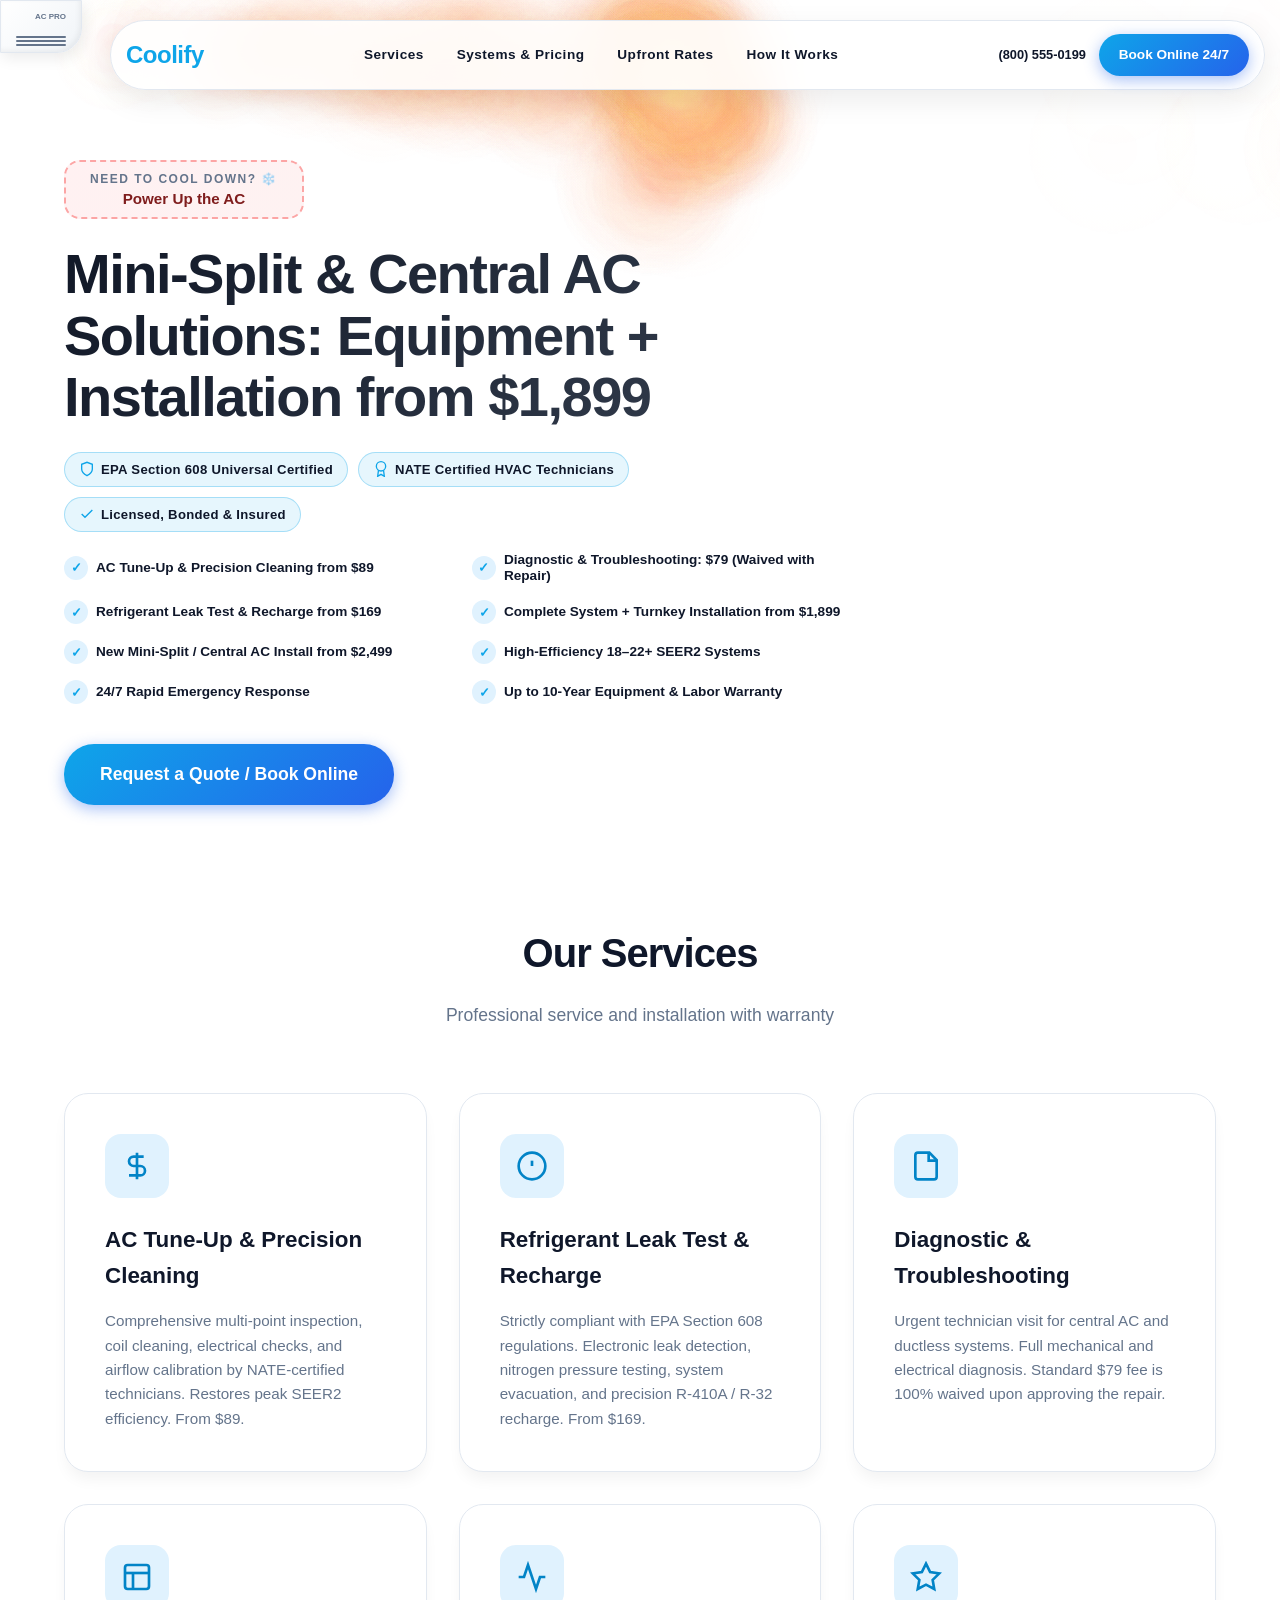
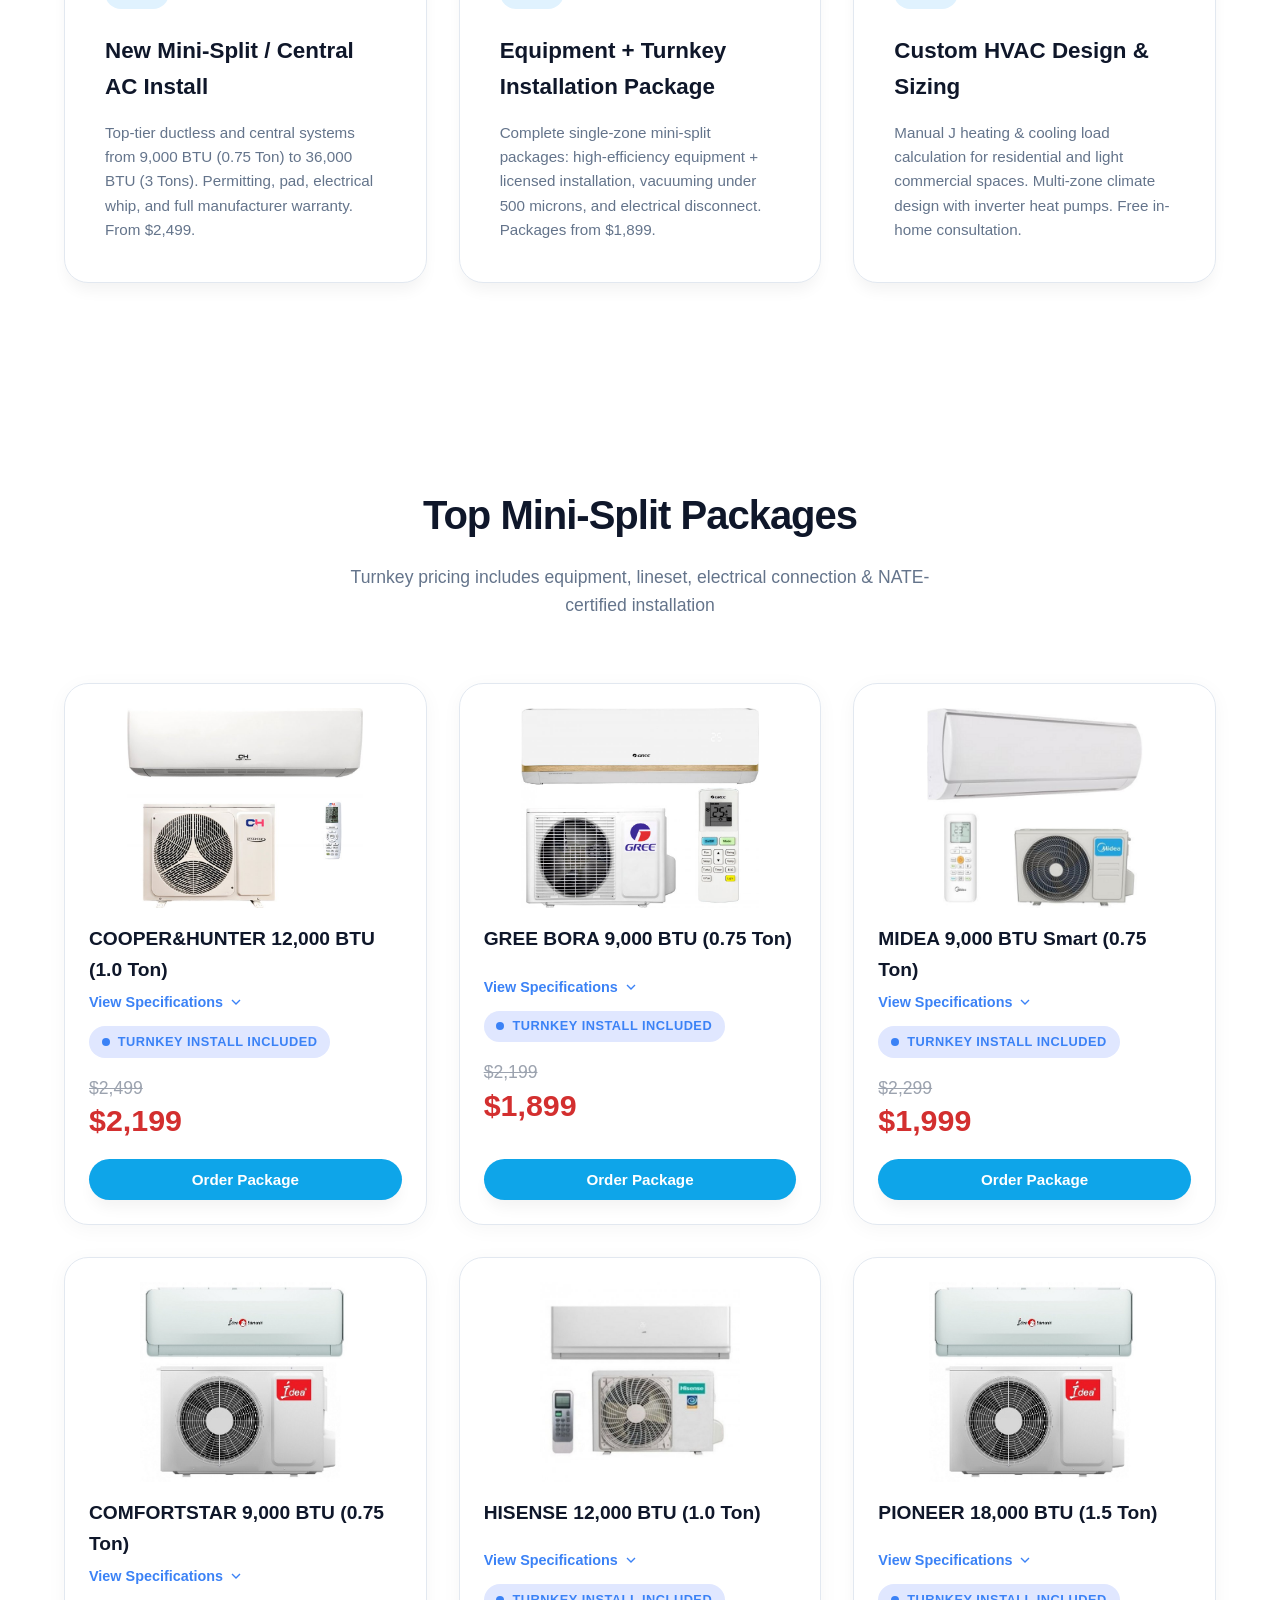
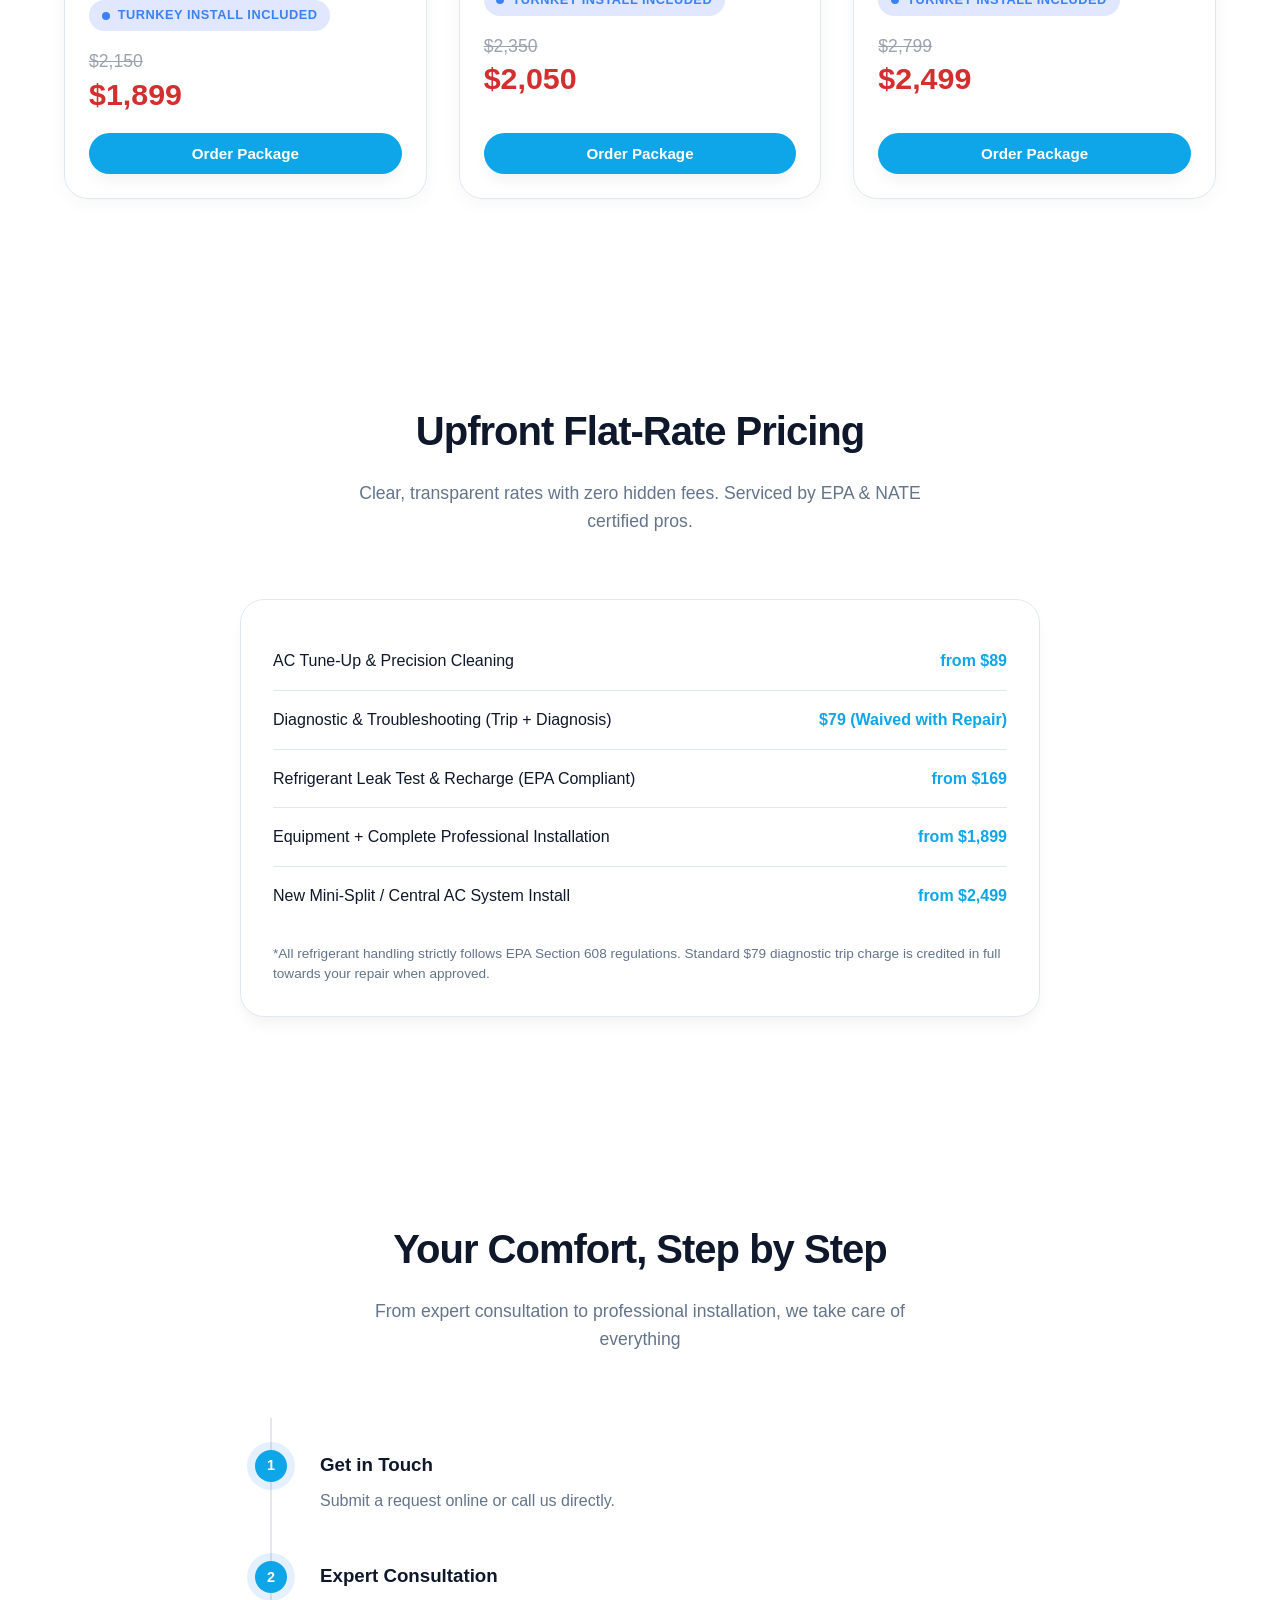
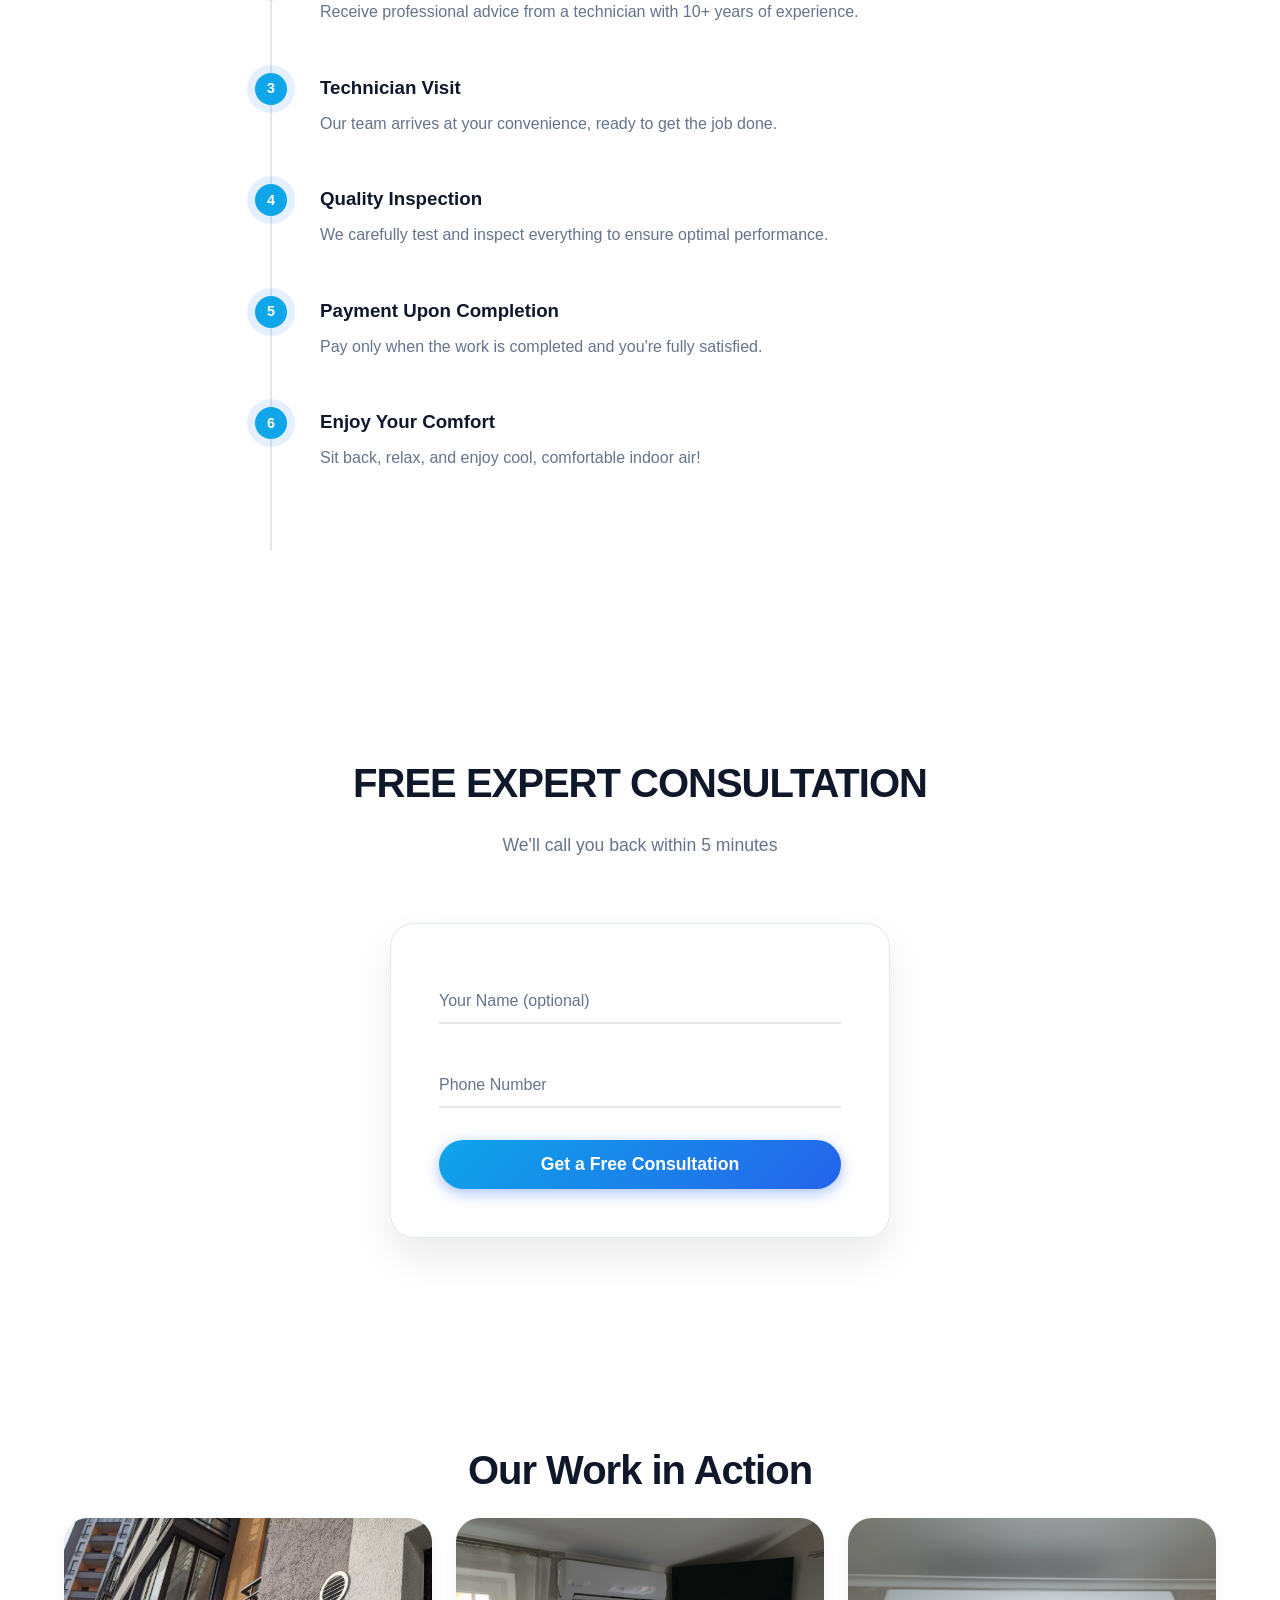
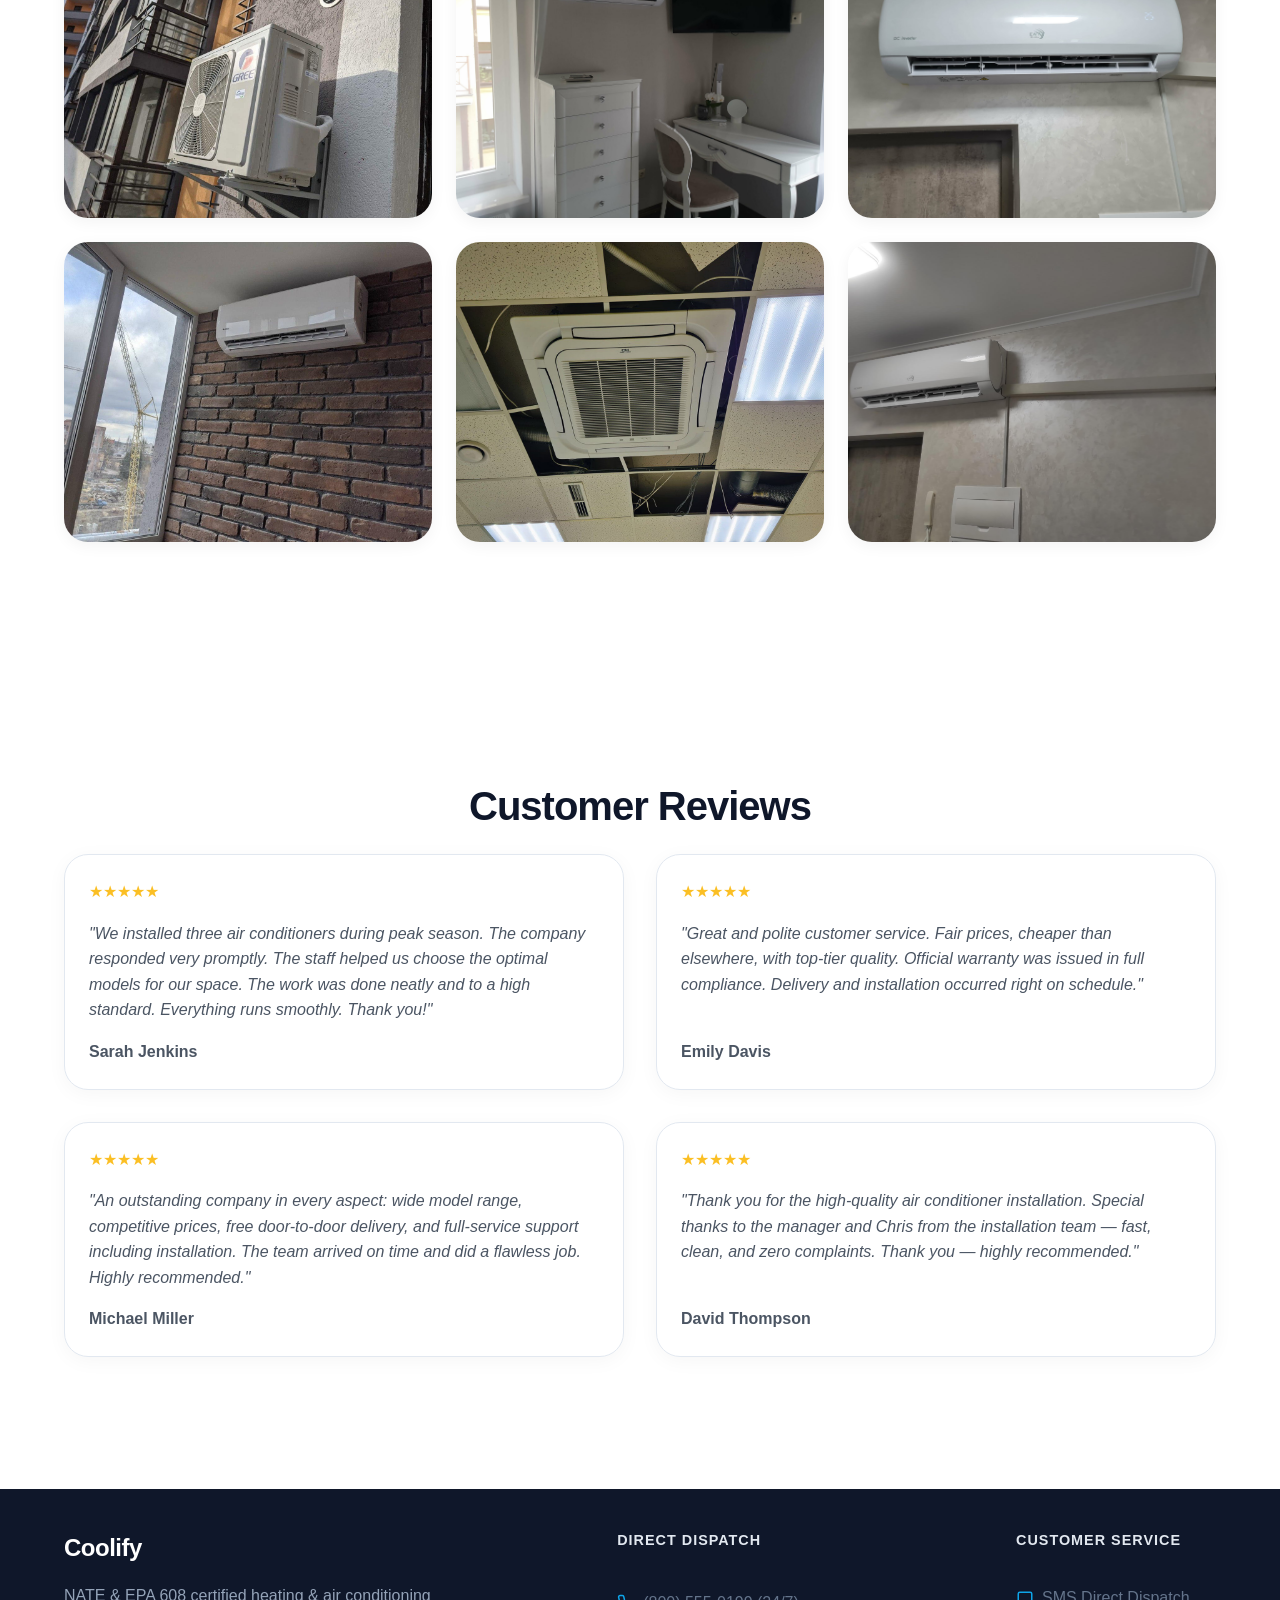
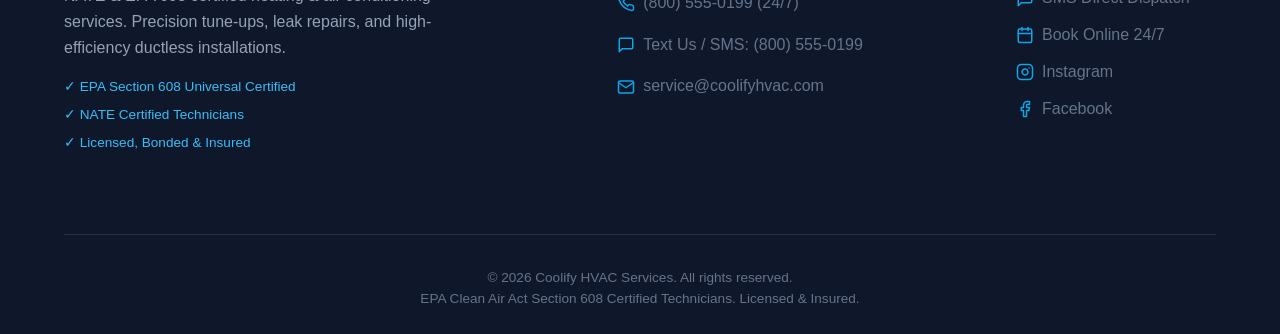
==== commit 16db8ff7: "feat(us-localization): align HVAC pricing, BTU/inches specs, EPA 608/NATE trust badges and SMS chann" ====
--- a/index.html
+++ b/index.html
@@ -11,16 +11,16 @@
 <!-- End Google Tag Manager -->
     <meta charset="UTF-8">
     <meta name="viewport" content="width=device-width, initial-scale=1.0, user-scalable=no">
-    <title>Air Conditioner Sales, Installation, Refilling, Cleaning & Repair | Coolify</title>
+    <title>HVAC Tune-Up, Repair & Mini-Split Installation | EPA & NATE Certified | Coolify</title>
     <link rel="icon" type="image/png" href="images/x-icon.png">
-    <meta name="description" content="Air conditioner sales, installation, cleaning, refilling, and repair 24/7 from $15. 5-year warranty, fast 30-min arrival.">
+    <meta name="description" content="Certified HVAC services: AC Tune-up from $89, Diagnostic $79 (waived with repair), EPA refrigerant leak test & recharge from $169, new system install from $1,899. NATE certified.">
     <link rel="canonical" href="https://samodirchik.github.io/example3/">
 
     <!-- Open Graph / Facebook -->
     <meta property="og:type" content="website">
     <meta property="og:url" content="https://samodirchik.github.io/example3/">
-    <meta property="og:title" content="Air Conditioner Sales, Installation & Repair | Coolify">
-    <meta property="og:description" content="Air conditioner sales, installation, cleaning, refilling, and repair 24/7 from $15. 5-year warranty.">
+    <meta property="og:title" content="HVAC Tune-Up, Repair & Installation | EPA & NATE Certified | Coolify">
+    <meta property="og:description" content="Professional AC Tune-Up from $89, Diagnostic $79, EPA refrigerant recharge from $169, new mini-split install from $1,899. 24/7 service.">
     <meta property="og:image" content="https://samodirchik.github.io/example3/images/og-image.jpg">
     <meta property="og:image:width" content="1200">
     <meta property="og:image:height" content="630">
@@ -29,11 +29,11 @@
     <!-- Twitter -->
     <meta name="twitter:card" content="summary_large_image">
     <meta name="twitter:url" content="https://samodirchik.github.io/example3/">
-    <meta name="twitter:title" content="Air Conditioner Sales, Installation & Repair | Coolify">
-    <meta name="twitter:description" content="Air conditioner sales, installation, cleaning, refilling, and repair 24/7 from $15. 5-year warranty.">
+    <meta name="twitter:title" content="HVAC Tune-Up, Repair & Installation | EPA & NATE Certified | Coolify">
+    <meta name="twitter:description" content="Professional AC Tune-Up from $89, Diagnostic $79, EPA refrigerant recharge from $169, new mini-split install from $1,899. 24/7 service.">
     <meta name="twitter:image" content="https://samodirchik.github.io/example3/images/og-image.jpg">
 
-    <link rel="stylesheet" href="style.css?v=26">
+    <link rel="stylesheet" href="style.css?v=27">
 </head>
 
 <body>
@@ -67,22 +67,22 @@
             </a>
             <nav class="nav-links">
                 <a href="#services">Services</a>
-                <a href="#popular">Air Conditioners</a>
-                <a href="#prices">Pricing</a>
+                <a href="#popular">Systems & Pricing</a>
+                <a href="#prices">Upfront Rates</a>
                 <a href="#how">How It Works</a>
             </nav>
             <div class="header-contacts">
                 <div class="phones">
-                    <a href="tel:+12300000000">+1 (230) 000-0000</a>
+                    <a href="tel:+18005550199" style="font-weight: 700;">(800) 555-0199</a>
                 </div>
                 
                 <div class="socials">
-                    <a href="#" class="social-icon social-telegram" aria-label="Telegram">
-                        <svg width="18" height="18" viewBox="0 0 24 24" fill="white"><path d="M2.06 9.42l19.45-8.08c.95-.39 1.92.51 1.59 1.48l-6.22 18.52c-.32.95-1.58 1.1-2.13.25l-4.75-7.3-3.66 3.49c-.28.27-.75.07-.75-.33v-4.14l12.87-11.64c.2-.18-.1-.47-.32-.29L5.3 12.33 1.7 11.2c-.88-.28-1.01-1.45-.1-1.85z"/></svg>
+                    <a href="sms:+18005550199" class="social-icon social-sms" aria-label="Text Us / SMS" title="Text Us / SMS">
+                        <svg width="18" height="18" viewBox="0 0 24 24" fill="none" stroke="white" stroke-width="2" stroke-linecap="round" stroke-linejoin="round"><path d="M21 15a2 2 0 0 1-2 2H7l-4 4V5a2 2 0 0 1 2-2h14a2 2 0 0 1 2 2z"/></svg>
                     </a>
                 </div>
 
-                <a href="#contact" class="btn btn-accent" style="padding: 12px 28px; font-weight: 700; font-size: 1rem; border-radius: 30px;">Request a Specialist</a>
+                <a href="#contact" class="btn btn-accent" style="padding: 12px 28px; font-weight: 700; font-size: 1rem; border-radius: 30px;">Book Online 24/7</a>
             </div>
         
             <button class="burger-btn" onclick="toggleMobileMenu()" aria-label="Toggle navigation menu">
@@ -95,25 +95,25 @@
             <button class="close-menu-btn" onclick="toggleMobileMenu()" aria-label="Close menu">×</button>
             <nav class="mobile-nav-links">
                 <a href="#services" onclick="toggleMobileMenu()">Services</a>
-                <a href="#popular" onclick="toggleMobileMenu()">Air Conditioners</a>
-                <a href="#prices" onclick="toggleMobileMenu()">Pricing</a>
+                <a href="#popular" onclick="toggleMobileMenu()">Systems & Pricing</a>
+                <a href="#prices" onclick="toggleMobileMenu()">Upfront Rates</a>
                 <a href="#how" onclick="toggleMobileMenu()">How It Works</a>
             </nav>
             
             <div class="mobile-menu-info">
-                Professional service and installation with warranty.<br>Working for you 7 days a week!
-            </div>
-
-            <a href="#contact" class="btn btn-accent mobile-call-btn" style="width: 100%; max-width: 300px; padding: 16px; border-radius: 30px; font-weight: 700; font-size: 1.1rem; text-align: center; margin-bottom: 2rem; display: block;" onclick="toggleMobileMenu()">Request a Specialist</a>
+                EPA Section 608 & NATE Certified HVAC Technicians.<br>Fast 24/7 Emergency Dispatch!
+            </div>
+
+            <a href="#contact" class="btn btn-accent mobile-call-btn" style="width: 100%; max-width: 300px; padding: 16px; border-radius: 30px; font-weight: 700; font-size: 1.1rem; text-align: center; margin-bottom: 2rem; display: block;" onclick="toggleMobileMenu()">Book Online 24/7</a>
 
             <div class="mobile-menu-contacts">
-                <a href="tel:+12300000000" class="mobile-phone-btn">
+                <a href="tel:+18005550199" class="mobile-phone-btn">
                     <svg viewBox="0 0 24 24" width="20" height="20" stroke="currentColor" stroke-width="2" fill="none"><path d="M22 16.92v3a2 2 0 0 1-2.18 2 19.79 19.79 0 0 1-8.63-3.07 19.5 19.5 0 0 1-6-6 19.79 19.79 0 0 1-3.07-8.67A2 2 0 0 1 4.11 2h3a2 2 0 0 1 2 1.72 12.84 12.84 0 0 0 .7 2.81 2 2 0 0 1-.45 2.11L8.09 9.91a16 16 0 0 0 6 6l1.27-1.27a2 2 0 0 1 2.11-.45 12.84 12.84 0 0 0 2.81.7A2 2 0 0 1 22 16.92z"/></svg>
-                    +1 (230) 000-0000
+                    (800) 555-0199
                 </a>
                 <div class="socials" style="justify-content: center; margin-top: 1rem;">
-                    <a href="#" class="social-icon social-telegram" aria-label="Telegram">
-                        <svg width="18" height="18" viewBox="0 0 24 24" fill="white"><path d="M2.06 9.42l19.45-8.08c.95-.39 1.92.51 1.59 1.48l-6.22 18.52c-.32.95-1.58 1.1-2.13.25l-4.75-7.3-3.66 3.49c-.28.27-.75.07-.75-.33v-4.14l12.87-11.64c.2-.18-.1-.47-.32-.29L5.3 12.33 1.7 11.2c-.88-.28-1.01-1.45-.1-1.85z"/></svg>
+                    <a href="sms:+18005550199" class="social-icon social-sms" aria-label="Text Us / SMS" title="Text Us / SMS">
+                        <svg width="18" height="18" viewBox="0 0 24 24" fill="none" stroke="white" stroke-width="2" stroke-linecap="round" stroke-linejoin="round"><path d="M21 15a2 2 0 0 1-2 2H7l-4 4V5a2 2 0 0 1 2-2h14a2 2 0 0 1 2 2z"/></svg>
                     </a>
                 </div>
             </div>
@@ -128,19 +128,35 @@
                     <strong>Power Up the AC</strong>
                 </button>
 
-                <h1>Air Conditioning & Multi-Split Systems Starting at $250</h1>
+                <h1>Mini-Split & Central AC Solutions: Equipment + Installation from $1,899</h1>
+                
+                <div class="cert-trust-bar fade-up">
+                    <span class="cert-badge">
+                        <svg width="16" height="16" viewBox="0 0 24 24" fill="none" stroke="currentColor" stroke-width="2"><path d="M12 22s8-4 8-10V5l-8-3-8 3v7c0 6 8 10 8 10z"/></svg>
+                        EPA Section 608 Universal Certified
+                    </span>
+                    <span class="cert-badge">
+                        <svg width="16" height="16" viewBox="0 0 24 24" fill="none" stroke="currentColor" stroke-width="2"><circle cx="12" cy="8" r="7"/><polyline points="8.21 13.89 7 23 12 20 17 23 15.79 13.88"/></svg>
+                        NATE Certified HVAC Technicians
+                    </span>
+                    <span class="cert-badge">
+                        <svg width="16" height="16" viewBox="0 0 24 24" fill="none" stroke="currentColor" stroke-width="2"><polyline points="20 6 9 17 4 12"/></svg>
+                        Licensed, Bonded & Insured
+                    </span>
+                </div>
+
                 <div class="hero-bullets">
-                    <div class="bullet"><div class="bullet-icon">✓</div> Up to 5 Years of Warranty Coverage</div>
-                    <div class="bullet"><div class="bullet-icon">✓</div> AC Maintenance & Repairs from $15</div>
-                    <div class="bullet"><div class="bullet-icon">✓</div> Trusted by Over 3,000 Happy Customers</div>
-                    <div class="bullet"><div class="bullet-icon">✓</div> Official Service Documentation Provided</div>
-                    <div class="bullet"><div class="bullet-icon">✓</div> Free Installation Available</div>
-                    <div class="bullet"><div class="bullet-icon">✓</div> 10+ Years of Industry Experience</div>
-                    <div class="bullet"><div class="bullet-icon">✓</div> Technician Arrival Within 30 Minutes</div>
-                    <div class="bullet"><div class="bullet-icon">✓</div> Free Expert Consultation</div>
+                    <div class="bullet"><div class="bullet-icon">✓</div> AC Tune-Up & Precision Cleaning from $89</div>
+                    <div class="bullet"><div class="bullet-icon">✓</div> Diagnostic & Troubleshooting: $79 (Waived with Repair)</div>
+                    <div class="bullet"><div class="bullet-icon">✓</div> Refrigerant Leak Test & Recharge from $169</div>
+                    <div class="bullet"><div class="bullet-icon">✓</div> Complete System + Turnkey Installation from $1,899</div>
+                    <div class="bullet"><div class="bullet-icon">✓</div> New Mini-Split / Central AC Install from $2,499</div>
+                    <div class="bullet"><div class="bullet-icon">✓</div> High-Efficiency 18–22+ SEER2 Systems</div>
+                    <div class="bullet"><div class="bullet-icon">✓</div> 24/7 Rapid Emergency Response</div>
+                    <div class="bullet"><div class="bullet-icon">✓</div> Up to 10-Year Equipment & Labor Warranty</div>
                 </div>
                 
-                <a href="#contact" class="btn btn-accent fade-up" style="padding: 16px 36px; font-size: 1.1rem; display: inline-block; border-radius: 30px;">Request a Quote</a>
+                <a href="#contact" class="btn btn-accent fade-up" style="padding: 16px 36px; font-size: 1.1rem; display: inline-block; border-radius: 30px;">Request a Quote / Book Online</a>
             </div>
         </section>
 
@@ -159,48 +175,48 @@
                     <div class="service-icon">
                         <svg viewBox="0 0 24 24" fill="none" stroke="currentColor" stroke-width="2"><path d="M12 2v20M17 5H9.5a3.5 3.5 0 0 0 0 7h5a3.5 3.5 0 0 1 0 7H6"/></svg>
                     </div>
-                    <h3>Comprehensive AC Maintenance</h3>
-                    <p>Timely servicing of air conditioners and multi-split systems extends equipment lifespan by up to 2x. We provide seasonal checkups, thorough cleaning, and freon refilling. Up to 12 months warranty. From $15.</p>
+                    <h3>AC Tune-Up & Precision Cleaning</h3>
+                    <p>Comprehensive multi-point inspection, coil cleaning, electrical checks, and airflow calibration by NATE-certified technicians. Restores peak SEER2 efficiency. From $89.</p>
                 </div>
                 <!-- Service 2 -->
                 <div class="service-card fade-up">
                     <div class="service-icon">
                         <svg viewBox="0 0 24 24" fill="none" stroke="currentColor" stroke-width="2"><circle cx="12" cy="12" r="10"/><line x1="12" y1="8" x2="12" y2="12"/><line x1="12" y1="16" x2="12.01" y2="16"/></svg>
                     </div>
-                    <h3>AC Diagnostics & Repair</h3>
-                    <p>Urgent technician visit within 30 minutes for diagnostics and repairs. We perform system vacuuming and copper pipe soldering. Quickly restoring comfort to your home. Up to 12 months warranty. From $15.</p>
+                    <h3>Refrigerant Leak Test & Recharge</h3>
+                    <p>Strictly compliant with EPA Section 608 regulations. Electronic leak detection, nitrogen pressure testing, system evacuation, and precision R-410A / R-32 recharge. From $169.</p>
                 </div>
                 <!-- Service 3 -->
                 <div class="service-card fade-up">
                     <div class="service-icon">
                         <svg viewBox="0 0 24 24" fill="none" stroke="currentColor" stroke-width="2"><path d="M14.5 2H6a2 2 0 0 0-2 2v16a2 2 0 0 0 2 2h12a2 2 0 0 0 2-2V7.5L14.5 2z"/><polyline points="14 2 14 8 20 8"/></svg>
                     </div>
-                    <h3>Freon Pipeline Installation</h3>
-                    <p>Pre-installation (laying pipelines before renovation) and routing lines in finished premises. We select the optimal path for communication lines. From $20.</p>
+                    <h3>Diagnostic & Troubleshooting</h3>
+                    <p>Urgent technician visit for central AC and ductless systems. Full mechanical and electrical diagnosis. Standard $79 fee is 100% waived upon approving the repair.</p>
                 </div>
                 <!-- Service 4 -->
                 <div class="service-card fade-up">
                     <div class="service-icon">
                         <svg viewBox="0 0 24 24" fill="none" stroke="currentColor" stroke-width="2"><rect x="3" y="3" width="18" height="18" rx="2" ry="2"/><line x1="3" y1="9" x2="21" y2="9"/><line x1="9" y1="21" x2="9" y2="9"/></svg>
                     </div>
-                    <h3>AC & Split System Sales</h3>
-                    <p>In-stock units for any space: 7, 9, 12, 18, 24+ kBTU. Heating-capable systems for winter. Warehouse-direct prices from $220. Special offer: free installation on orders over $600.</p>
+                    <h3>New Mini-Split / Central AC Install</h3>
+                    <p>Top-tier ductless and central systems from 9,000 BTU (0.75 Ton) to 36,000 BTU (3 Tons). Permitting, pad, electrical whip, and full manufacturer warranty. From $2,499.</p>
                 </div>
                 <!-- Service 5 -->
                 <div class="service-card fade-up">
                     <div class="service-icon">
                         <svg viewBox="0 0 24 24" fill="none" stroke="currentColor" stroke-width="2"><path d="M22 12h-4l-3 9L9 3l-3 9H2"/></svg>
                     </div>
-                    <h3>Installation, Mounting & Dismantling</h3>
-                    <p>Professional installation by certified technicians with 5+ years experience. 30-minute response time. Installation on new or existing pipelines from $0 when purchasing equipment from us.</p>
+                    <h3>Equipment + Turnkey Installation Package</h3>
+                    <p>Complete single-zone mini-split packages: high-efficiency equipment + licensed installation, vacuuming under 500 microns, and electrical disconnect. Packages from $1,899.</p>
                 </div>
                 <!-- Service 6 -->
                 <div class="service-card fade-up">
                     <div class="service-icon">
                         <svg viewBox="0 0 24 24" fill="none" stroke="currentColor" stroke-width="2"><polygon points="12 2 15.09 8.26 22 9.27 17 14.14 18.18 21.02 12 17.77 5.82 21.02 7 14.14 2 9.27 8.91 8.26 12 2"/></svg>
                     </div>
-                    <h3>Expert AC Selection</h3>
-                    <p>Custom climate solutions for apartments, houses, offices, and warehouses: wall-mounted, ducted, cassette, floor-standing, and supply ventilation systems. Free consultation.</p>
+                    <h3>Custom HVAC Design & Sizing</h3>
+                    <p>Manual J heating & cooling load calculation for residential and light commercial spaces. Multi-zone climate design with inverter heat pumps. Free in-home consultation.</p>
                 </div>
             </div>
             </div> <!-- Close services-carousel-wrapper -->
@@ -209,8 +225,8 @@
 
         <!-- Popular Models -->
         <section id="popular">
-            <h2 class="section-title fade-up">Find Your Perfect Air Conditioner</h2>
-            <p class="section-subtitle fade-up">Discover our top picks for efficient cooling, reliable performance, and exceptional value</p>
+            <h2 class="section-title fade-up">Top Mini-Split Packages</h2>
+            <p class="section-subtitle fade-up">Turnkey pricing includes equipment, lineset, electrical connection & NATE-certified installation</p>
 
             <div class="services-carousel-wrapper" style="position: relative;">
                 <div class="swipe-arrows-container">
@@ -219,17 +235,17 @@
                 </div>
                 <div class="models-grid fade-up">
                     <div class="model-card">
-                        <div class="model-img" style="background: white;"><img loading="lazy" src="images/mod1.jpg" alt="COOPER&HUNTER CH-S12FTXF-NG" style="max-width: 100%; max-height: 100%; object-fit: contain; mix-blend-mode: multiply;"></div>
-                        <h3 style="font-size: 1.2rem; margin-bottom: 0.5rem; text-align: left;">COOPER&HUNTER CH-S12FTXF-NG</h3>
+                        <div class="model-img" style="background: white;"><img loading="lazy" src="images/mod1.jpg" alt="COOPER&HUNTER 12,000 BTU Inverter" style="max-width: 100%; max-height: 100%; object-fit: contain; mix-blend-mode: multiply;"></div>
+                        <h3 style="font-size: 1.2rem; margin-bottom: 0.5rem; text-align: left;">COOPER&HUNTER 12,000 BTU (1.0 Ton)</h3>
                         <div class="model-specs-wrapper">
                             <div class="model-specs-inner">
                                 <p style="text-align: left; font-size: 0.95rem; line-height: 1.6; margin-bottom: 1rem;">
-                            Compressor: Inverter<br>
-                            Mounting: Wall-mounted<br>
-                            Cooling: 3.2 kW | Heating: 3.4 kW<br>
-                            Power consumption: 0.99 / 0.94 kW<br>
-                            Indoor unit: 25 x 77.3 x 18.5 cm<br>
-                            Outdoor unit: 59.6 x 84.2 x 32 cm
+                            Capacity: 12,000 BTU/hr (1.0 Ton)<br>
+                            Efficiency: 22.0 SEER2 / Variable Inverter<br>
+                            Heating & Cooling: Heat Pump down to -13°F<br>
+                            Voltage: 208-230V / Single Phase / 60Hz<br>
+                            Indoor Unit: 9.8" x 30.4" x 7.3"<br>
+                            Outdoor Unit: 23.5" x 33.1" x 12.6"
                         </p>
                             </div>
                         </div>
@@ -237,24 +253,24 @@
                             <span>View Specifications</span>
                             <svg viewBox="0 0 24 24" fill="none" stroke="currentColor" stroke-width="2" width="16" height="16"><polyline points="6 9 12 15 18 9"></polyline></svg>
                         </button>
-                        <div class="delivery-badge"><span class="badge-dot"></span>Delivery for $1</div>
-                        <p class="model-old-price">$620</p>
-                        <p class="model-price">$565</p>
-                        <button class="btn btn-primary" style="width: 100%;" onclick="document.getElementById('contact').scrollIntoView({behavior: 'smooth'})">Order Now</button>
+                        <div class="delivery-badge"><span class="badge-dot"></span>Turnkey Install Included</div>
+                        <p class="model-old-price">$2,499</p>
+                        <p class="model-price">$2,199</p>
+                        <button class="btn btn-primary" style="width: 100%;" onclick="document.getElementById('contact').scrollIntoView({behavior: 'smooth'})">Order Package</button>
                     </div>
 
                     <div class="model-card">
-                        <div class="model-img" style="background: white;"><img loading="lazy" src="images/mod2.jpg" alt="GREE GWH09AAA-K3NNA2A (BORA)" style="max-width: 100%; max-height: 100%; object-fit: contain; mix-blend-mode: multiply;"></div>
-                        <h3 style="font-size: 1.2rem; margin-bottom: 0.5rem; text-align: left;">GREE GWH09AAA-K3NNA2A (BORA)</h3>
+                        <div class="model-img" style="background: white;"><img loading="lazy" src="images/mod2.jpg" alt="GREE BORA 9,000 BTU Heat Pump" style="max-width: 100%; max-height: 100%; object-fit: contain; mix-blend-mode: multiply;"></div>
+                        <h3 style="font-size: 1.2rem; margin-bottom: 0.5rem; text-align: left;">GREE BORA 9,000 BTU (0.75 Ton)</h3>
                         <div class="model-specs-wrapper">
                             <div class="model-specs-inner">
                                 <p style="text-align: left; font-size: 0.95rem; line-height: 1.6; margin-bottom: 1rem;">
-                            Compressor: Non-inverter (On/Off)<br>
-                            Mounting: Wall-mounted<br>
-                            Cooling: 2.55 kW | Heating: 2.65 kW<br>
-                            Power consumption: 0.734 / 0.794 kW<br>
-                            Indoor unit: 25 x 69.8 x 18.5 cm<br>
-                            Outdoor unit: 42.8 x 72 x 31 cm
+                            Capacity: 9,000 BTU/hr (0.75 Ton)<br>
+                            Efficiency: 18.0 SEER2<br>
+                            Coverage: Up to 450 sq. ft.<br>
+                            Voltage: 115V / 60Hz standard line<br>
+                            Indoor Unit: 9.8" x 27.5" x 7.3"<br>
+                            Outdoor Unit: 16.9" x 28.3" x 12.2"
                         </p>
                             </div>
                         </div>
@@ -262,24 +278,24 @@
                             <span>View Specifications</span>
                             <svg viewBox="0 0 24 24" fill="none" stroke="currentColor" stroke-width="2" width="16" height="16"><polyline points="6 9 12 15 18 9"></polyline></svg>
                         </button>
-                        <div class="delivery-badge"><span class="badge-dot"></span>Delivery for $1</div>
-                        <p class="model-old-price">$415</p>
-                        <p class="model-price">$375</p>
-                        <button class="btn btn-primary" style="width: 100%;" onclick="document.getElementById('contact').scrollIntoView({behavior: 'smooth'})">Order Now</button>
+                        <div class="delivery-badge"><span class="badge-dot"></span>Turnkey Install Included</div>
+                        <p class="model-old-price">$2,199</p>
+                        <p class="model-price">$1,899</p>
+                        <button class="btn btn-primary" style="width: 100%;" onclick="document.getElementById('contact').scrollIntoView({behavior: 'smooth'})">Order Package</button>
                     </div>
 
                     <div class="model-card">
-                        <div class="model-img" style="background: white;"><img loading="lazy" src="images/mod3.jpg" alt="MIDEA AF6-09N1C2-I/AF6-09N1C2-O" style="max-width: 100%; max-height: 100%; object-fit: contain; mix-blend-mode: multiply;"></div>
-                        <h3 style="font-size: 1.2rem; margin-bottom: 0.5rem; text-align: left;">MIDEA AF6-09N1C2-I/AF6-09N1C2-O</h3>
+                        <div class="model-img" style="background: white;"><img loading="lazy" src="images/mod3.jpg" alt="MIDEA 9,000 BTU Smart Inverter" style="max-width: 100%; max-height: 100%; object-fit: contain; mix-blend-mode: multiply;"></div>
+                        <h3 style="font-size: 1.2rem; margin-bottom: 0.5rem; text-align: left;">MIDEA 9,000 BTU Smart (0.75 Ton)</h3>
                         <div class="model-specs-wrapper">
                             <div class="model-specs-inner">
                                 <p style="text-align: left; font-size: 0.95rem; line-height: 1.6; margin-bottom: 1rem;">
-                            Compressor: Inverter<br>
-                            Mounting: Wall-mounted<br>
-                            Cooling: 2.65 kW | Heating: 2.94 kW<br>
-                            Power consumption: 0.822 / 0.812 kW<br>
-                            Indoor unit: 28.5 x 71.5 x 19.4 cm<br>
-                            Outdoor unit: 49.5 x 72 x 27 cm
+                            Capacity: 9,000 BTU/hr (0.75 Ton)<br>
+                            Efficiency: 20.5 SEER2 / Energy Star<br>
+                            Features: Smartphone App & Smart Wi-Fi<br>
+                            Voltage: 208-230V / 60Hz<br>
+                            Indoor Unit: 11.2" x 28.1" x 7.6"<br>
+                            Outdoor Unit: 19.5" x 28.3" x 10.6"
                         </p>
                             </div>
                         </div>
@@ -287,24 +303,24 @@
                             <span>View Specifications</span>
                             <svg viewBox="0 0 24 24" fill="none" stroke="currentColor" stroke-width="2" width="16" height="16"><polyline points="6 9 12 15 18 9"></polyline></svg>
                         </button>
-                        <div class="delivery-badge"><span class="badge-dot"></span>Delivery for $1</div>
-                        <p class="model-old-price">$455</p>
-                        <p class="model-price">$415</p>
-                        <button class="btn btn-primary" style="width: 100%;" onclick="document.getElementById('contact').scrollIntoView({behavior: 'smooth'})">Order Now</button>
+                        <div class="delivery-badge"><span class="badge-dot"></span>Turnkey Install Included</div>
+                        <p class="model-old-price">$2,299</p>
+                        <p class="model-price">$1,999</p>
+                        <button class="btn btn-primary" style="width: 100%;" onclick="document.getElementById('contact').scrollIntoView({behavior: 'smooth'})">Order Package</button>
                     </div>
 
                     <div class="model-card">
-                        <div class="model-img" style="background: white;"><img loading="lazy" src="images/mod4.jpg" alt="Idea Samurai ISR-07HR-SA7-N1" style="max-width: 100%; max-height: 100%; object-fit: contain; mix-blend-mode: multiply;"></div>
-                        <h3 style="font-size: 1.2rem; margin-bottom: 0.5rem; text-align: left;">Idea Samurai ISR-07HR-SA7-N1</h3>
+                        <div class="model-img" style="background: white;"><img loading="lazy" src="images/mod4.jpg" alt="COMFORTSTAR 9,000 BTU Inverter" style="max-width: 100%; max-height: 100%; object-fit: contain; mix-blend-mode: multiply;"></div>
+                        <h3 style="font-size: 1.2rem; margin-bottom: 0.5rem; text-align: left;">COMFORTSTAR 9,000 BTU (0.75 Ton)</h3>
                         <div class="model-specs-wrapper">
                             <div class="model-specs-inner">
                                 <p style="text-align: left; font-size: 0.95rem; line-height: 1.6; margin-bottom: 1rem;">
-                            Compressor: Non-inverter (On/Off)<br>
-                            Mounting: Wall-mounted<br>
-                            Heating capacity: 2.25 kW<br>
-                            Power consumption: 655 / 625 W<br>
-                            Indoor unit: 28 x 69 x 20 cm<br>
-                            Outdoor unit: 42 x 66 x 28 cm
+                            Capacity: 9,000 BTU/hr (0.75 Ton)<br>
+                            Efficiency: 18.5 SEER2 / Ultra-Quiet (24 dB)<br>
+                            Coverage: Up to 400 sq. ft.<br>
+                            Voltage: 115V / 60Hz<br>
+                            Indoor Unit: 11.0" x 27.2" x 7.9"<br>
+                            Outdoor Unit: 16.5" x 26.0" x 11.0"
                         </p>
                             </div>
                         </div>
@@ -312,23 +328,24 @@
                             <span>View Specifications</span>
                             <svg viewBox="0 0 24 24" fill="none" stroke="currentColor" stroke-width="2" width="16" height="16"><polyline points="6 9 12 15 18 9"></polyline></svg>
                         </button>
-                        <div class="delivery-badge"><span class="badge-dot"></span>Delivery for $1</div>
-                        <p class="model-old-price">$305</p>
-                        <p class="model-price">$275</p>
-                        <button class="btn btn-primary" style="width: 100%;" onclick="document.getElementById('contact').scrollIntoView({behavior: 'smooth'})">Order Now</button>
+                        <div class="delivery-badge"><span class="badge-dot"></span>Turnkey Install Included</div>
+                        <p class="model-old-price">$2,150</p>
+                        <p class="model-price">$1,899</p>
+                        <button class="btn btn-primary" style="width: 100%;" onclick="document.getElementById('contact').scrollIntoView({behavior: 'smooth'})">Order Package</button>
                     </div>
 
                     <div class="model-card">
-                        <div class="model-img" style="background: white;"><img loading="lazy" src="images/mod5.jpg" alt="HISENSE EXPERT AS-07UR4SYDDK02G/W" style="max-width: 100%; max-height: 100%; object-fit: contain; mix-blend-mode: multiply;"></div>
-                        <h3 style="font-size: 1.2rem; margin-bottom: 0.5rem; text-align: left;">HISENSE EXPERT AS-07UR4SYDDK02G/W</h3>
+                        <div class="model-img" style="background: white;"><img loading="lazy" src="images/mod5.jpg" alt="HISENSE 12,000 BTU Whisper Series" style="max-width: 100%; max-height: 100%; object-fit: contain; mix-blend-mode: multiply;"></div>
+                        <h3 style="font-size: 1.2rem; margin-bottom: 0.5rem; text-align: left;">HISENSE 12,000 BTU (1.0 Ton)</h3>
                         <div class="model-specs-wrapper">
                             <div class="model-specs-inner">
                                 <p style="text-align: left; font-size: 0.95rem; line-height: 1.6; margin-bottom: 1rem;">
-                            Compressor: Inverter<br>
-                            Mounting: Wall-mounted<br>
-                            Indoor unit: 27 x 74.5 x 21.4 cm<br>
-                            Outdoor unit: 48.2 x 66 x 24 cm<br>
-                            Color: White<br><br>
+                            Capacity: 12,000 BTU/hr (1.0 Ton)<br>
+                            Efficiency: 19.0 SEER2 / Inverter Heat Pump<br>
+                            Coverage: Up to 600 sq. ft.<br>
+                            Voltage: 208-230V / 60Hz<br>
+                            Indoor Unit: 10.6" x 29.3" x 8.4"<br>
+                            Outdoor Unit: 19.0" x 26.0" x 9.4"
                         </p>
                             </div>
                         </div>
@@ -336,24 +353,24 @@
                             <span>View Specifications</span>
                             <svg viewBox="0 0 24 24" fill="none" stroke="currentColor" stroke-width="2" width="16" height="16"><polyline points="6 9 12 15 18 9"></polyline></svg>
                         </button>
-                        <div class="delivery-badge"><span class="badge-dot"></span>Delivery for $1</div>
-                        <p class="model-old-price">$410</p>
-                        <p class="model-price">$370</p>
-                        <button class="btn btn-primary" style="width: 100%;" onclick="document.getElementById('contact').scrollIntoView({behavior: 'smooth'})">Order Now</button>
+                        <div class="delivery-badge"><span class="badge-dot"></span>Turnkey Install Included</div>
+                        <p class="model-old-price">$2,350</p>
+                        <p class="model-price">$2,050</p>
+                        <button class="btn btn-primary" style="width: 100%;" onclick="document.getElementById('contact').scrollIntoView({behavior: 'smooth'})">Order Package</button>
                     </div>
 
                     <div class="model-card">
-                        <div class="model-img" style="background: white;"><img loading="lazy" src="images/mod6.jpg" alt="Idea ISR-09HR-SA7-N1" style="max-width: 100%; max-height: 100%; object-fit: contain; mix-blend-mode: multiply;"></div>
-                        <h3 style="font-size: 1.2rem; margin-bottom: 0.5rem; text-align: left;">Idea ISR-09HR-SA7-N1</h3>
+                        <div class="model-img" style="background: white;"><img loading="lazy" src="images/mod6.jpg" alt="PIONEER 18,000 BTU Heavy-Duty Inverter" style="max-width: 100%; max-height: 100%; object-fit: contain; mix-blend-mode: multiply;"></div>
+                        <h3 style="font-size: 1.2rem; margin-bottom: 0.5rem; text-align: left;">PIONEER 18,000 BTU (1.5 Ton)</h3>
                         <div class="model-specs-wrapper">
                             <div class="model-specs-inner">
                                 <p style="text-align: left; font-size: 0.95rem; line-height: 1.6; margin-bottom: 1rem;">
-                            Compressor: Non-inverter (On/Off)<br>
-                            Mounting: Wall-mounted<br>
-                            Cooling: 2.5 kW | Heating: 2.66 kW<br>
-                            Power consumption: 1.05 / 1.45 kW<br>
-                            Indoor unit: 30 x 80 x 19.8 cm<br>
-                            Outdoor unit: 42 x 66.5 x 28 cm
+                            Capacity: 18,000 BTU/hr (1.5 Ton)<br>
+                            Efficiency: 20.0 SEER2 / Multi-Room Power<br>
+                            Coverage: Up to 900 sq. ft. open living areas<br>
+                            Voltage: 208-230V / 60Hz<br>
+                            Indoor Unit: 11.8" x 31.5" x 7.8"<br>
+                            Outdoor Unit: 21.8" x 31.5" x 13.1"
                         </p>
                             </div>
                         </div>
@@ -361,10 +378,10 @@
                             <span>View Specifications</span>
                             <svg viewBox="0 0 24 24" fill="none" stroke="currentColor" stroke-width="2" width="16" height="16"><polyline points="6 9 12 15 18 9"></polyline></svg>
                         </button>
-                        <div class="delivery-badge"><span class="badge-dot"></span>Delivery for $1</div>
-                        <p class="model-old-price">$330</p>
-                        <p class="model-price">$300</p>
-                        <button class="btn btn-primary" style="width: 100%;" onclick="document.getElementById('contact').scrollIntoView({behavior: 'smooth'})">Order Now</button>
+                        <div class="delivery-badge"><span class="badge-dot"></span>Turnkey Install Included</div>
+                        <p class="model-old-price">$2,799</p>
+                        <p class="model-price">$2,499</p>
+                        <button class="btn btn-primary" style="width: 100%;" onclick="document.getElementById('contact').scrollIntoView({behavior: 'smooth'})">Order Package</button>
                     </div>
                 </div>
             </div> <!-- Close services-carousel-wrapper -->
@@ -372,29 +389,30 @@
 
         <!-- Pricing -->
         <section id="prices">
-            <h2 class="section-title fade-up">Service Pricing</h2>
+            <h2 class="section-title fade-up">Upfront Flat-Rate Pricing</h2>
+            <p class="section-subtitle fade-up">Clear, transparent rates with zero hidden fees. Serviced by EPA & NATE certified pros.</p>
             <div style="max-width: 800px; margin: 0 auto; background: var(--bg-main); border: 1px solid var(--border-glass); border-radius: var(--radius-lg); box-shadow: var(--shadow-md); padding: 2rem;" class="fade-up">
                 <div style="display: flex; justify-content: space-between; padding: 1rem 0; border-bottom: 1px solid var(--border-glass);">
-                    <span style="font-weight: 500;">Installation & Mounting</span>
-                    <span style="font-weight: 700; color: var(--primary);">from $0</span>
+                    <span style="font-weight: 500;">AC Tune-Up & Precision Cleaning</span>
+                    <span style="font-weight: 700; color: var(--primary);">from $89</span>
                 </div>
                 <div style="display: flex; justify-content: space-between; padding: 1rem 0; border-bottom: 1px solid var(--border-glass);">
-                    <span style="font-weight: 500;">Maintenance & Cleaning</span>
-                    <span style="font-weight: 700; color: var(--primary);">from $15</span>
+                    <span style="font-weight: 500;">Diagnostic & Troubleshooting (Trip + Diagnosis)</span>
+                    <span style="font-weight: 700; color: var(--primary);">$79 (Waived with Repair)</span>
                 </div>
                 <div style="display: flex; justify-content: space-between; padding: 1rem 0; border-bottom: 1px solid var(--border-glass);">
-                    <span style="font-weight: 500;">Freon Refilling</span>
-                    <span style="font-weight: 700; color: var(--primary);">from $15</span>
+                    <span style="font-weight: 500;">Refrigerant Leak Test & Recharge (EPA Compliant)</span>
+                    <span style="font-weight: 700; color: var(--primary);">from $169</span>
                 </div>
                 <div style="display: flex; justify-content: space-between; padding: 1rem 0; border-bottom: 1px solid var(--border-glass);">
-                    <span style="font-weight: 500;">Repair & Diagnostics</span>
-                    <span style="font-weight: 700; color: var(--primary);">from $15</span>
+                    <span style="font-weight: 500;">Equipment + Complete Professional Installation</span>
+                    <span style="font-weight: 700; color: var(--primary);">from $1,899</span>
                 </div>
                 <div style="display: flex; justify-content: space-between; padding: 1rem 0;">
-                    <span style="font-weight: 500;">Pipeline Installation</span>
-                    <span style="font-weight: 700; color: var(--primary);">from $20</span>
-                </div>
-                <p style="font-size: 0.9rem; margin-top: 1rem; font-weight: bold; color: #ef4444;">*Free installation is provided with equipment purchases of $600 or more.</p>
+                    <span style="font-weight: 500;">New Mini-Split / Central AC System Install</span>
+                    <span style="font-weight: 700; color: var(--primary);">from $2,499</span>
+                </div>
+                <p style="font-size: 0.85rem; margin-top: 1.2rem; color: var(--text-muted); line-height: 1.5;">*All refrigerant handling strictly follows EPA Section 608 regulations. Standard $79 diagnostic trip charge is credited in full towards your repair when approved.</p>
             </div>
         </section>
 
@@ -513,24 +531,37 @@
                     <div class="logo" style="margin-bottom: 1rem; color: white;">
                         Coolify
                     </div>
-                    <p style="color: #94a3b8; line-height: 1.6;">Sales + installation, refilling, cleaning, and repair of air conditioners</p>
+                    <p style="color: #94a3b8; line-height: 1.6; margin-bottom: 1rem;">NATE & EPA 608 certified heating & air conditioning services. Precision tune-ups, leak repairs, and high-efficiency ductless installations.</p>
+                    <div style="display: flex; flex-direction: column; gap: 6px; font-size: 0.85rem; color: #38bdf8;">
+                        <span>✓ EPA Section 608 Universal Certified</span>
+                        <span>✓ NATE Certified Technicians</span>
+                        <span>✓ Licensed, Bonded & Insured</span>
+                    </div>
                 </div>
                 <div class="footer-contacts" style="text-align: left; align-items: flex-start;">
-                    <h4 style="margin-bottom: 1.5rem; color: #e2e8f0; font-size: 0.9rem; letter-spacing: 1px; text-transform: uppercase;">Contacts</h4>
-                    <a href="tel:+12300000000" class="footer-contact-link">
+                    <h4 style="margin-bottom: 1.5rem; color: #e2e8f0; font-size: 0.9rem; letter-spacing: 1px; text-transform: uppercase;">Direct Dispatch</h4>
+                    <a href="tel:+18005550199" class="footer-contact-link">
                         <svg width="18" height="18" viewBox="0 0 24 24" fill="none" stroke="#0ea5e9" stroke-width="2" stroke-linecap="round" stroke-linejoin="round" style="margin-right: 8px;"><path d="M22 16.92v3a2 2 0 0 1-2.18 2 19.79 19.79 0 0 1-8.63-3.07 19.5 19.5 0 0 1-6-6 19.79 19.79 0 0 1-3.07-8.67A2 2 0 0 1 4.11 2h3a2 2 0 0 1 2 1.72 12.84 12.84 0 0 0 .7 2.81 2 2 0 0 1-.45 2.11L8.09 9.91a16 16 0 0 0 6 6l1.27-1.27a2 2 0 0 1 2.11-.45 12.84 12.84 0 0 0 2.81.7A2 2 0 0 1 22 16.92z"></path></svg>
-                        <span>+1 (230) 000-0000</span>
+                        <span>(800) 555-0199 (24/7)</span>
                     </a>
-                    <a href="mailto:contact@example.com" class="footer-contact-link">
+                    <a href="sms:+18005550199" class="footer-contact-link">
+                        <svg width="18" height="18" viewBox="0 0 24 24" fill="none" stroke="#0ea5e9" stroke-width="2" stroke-linecap="round" stroke-linejoin="round" style="margin-right: 8px;"><path d="M21 15a2 2 0 0 1-2 2H7l-4 4V5a2 2 0 0 1 2-2h14a2 2 0 0 1 2 2z"></path></svg>
+                        <span>Text Us / SMS: (800) 555-0199</span>
+                    </a>
+                    <a href="mailto:service@coolifyhvac.com" class="footer-contact-link">
                         <svg width="18" height="18" viewBox="0 0 24 24" fill="none" stroke="#0ea5e9" stroke-width="2" stroke-linecap="round" stroke-linejoin="round" style="margin-right: 8px;"><path d="M4 4h16c1.1 0 2 .9 2 2v12c0 1.1-.9 2-2 2H4c-1.1 0-2-.9-2-2V6c0-1.1.9-2 2-2z"></path><polyline points="22,6 12,13 2,6"></polyline></svg>
-                        <span>contact@example.com</span>
+                        <span>service@coolifyhvac.com</span>
                     </a>
                 </div>
                 <div class="footer-messengers" style="display: flex; flex-direction: column; align-items: flex-start; gap: 0.5rem; min-width: 200px;">
-                    <h4 style="margin-bottom: 1.5rem; color: #e2e8f0; font-size: 0.9rem; letter-spacing: 1px; text-transform: uppercase;">Social & Messengers</h4>
-                    <a href="#" class="footer-contact-link">
-                        <svg width="18" height="18" viewBox="0 0 24 24" fill="none" stroke="#0ea5e9" stroke-width="2" stroke-linecap="round" stroke-linejoin="round" style="margin-right: 8px;"><line x1="22" y1="2" x2="11" y2="13"></line><polygon points="22 2 15 22 11 13 2 9 22 2"></polygon></svg>
-                        <span>Telegram</span>
+                    <h4 style="margin-bottom: 1.5rem; color: #e2e8f0; font-size: 0.9rem; letter-spacing: 1px; text-transform: uppercase;">Customer Service</h4>
+                    <a href="sms:+18005550199" class="footer-contact-link">
+                        <svg width="18" height="18" viewBox="0 0 24 24" fill="none" stroke="#0ea5e9" stroke-width="2" stroke-linecap="round" stroke-linejoin="round" style="margin-right: 8px;"><path d="M21 15a2 2 0 0 1-2 2H7l-4 4V5a2 2 0 0 1 2-2h14a2 2 0 0 1 2 2z"></path></svg>
+                        <span>SMS Direct Dispatch</span>
+                    </a>
+                    <a href="#contact" class="footer-contact-link">
+                        <svg width="18" height="18" viewBox="0 0 24 24" fill="none" stroke="#0ea5e9" stroke-width="2" stroke-linecap="round" stroke-linejoin="round" style="margin-right: 8px;"><rect x="3" y="4" width="18" height="18" rx="2" ry="2"></rect><line x1="16" y1="2" x2="16" y2="6"></line><line x1="8" y1="2" x2="8" y2="6"></line><line x1="3" y1="10" x2="21" y2="10"></line></svg>
+                        <span>Book Online 24/7</span>
                     </a>
                     <a href="#" class="footer-contact-link">
                         <svg width="18" height="18" viewBox="0 0 24 24" fill="none" stroke="#0ea5e9" stroke-width="2" stroke-linecap="round" stroke-linejoin="round" style="margin-right: 8px;"><rect x="2" y="2" width="20" height="20" rx="5" ry="5"></rect><path d="M16 11.37A4 4 0 1 1 12.63 8 4 4 0 0 1 16 11.37z"></path><line x1="17.5" y1="6.5" x2="17.51" y2="6.5"></line></svg>
@@ -540,14 +571,10 @@
                         <svg width="18" height="18" viewBox="0 0 24 24" fill="none" stroke="#0ea5e9" stroke-width="2" stroke-linecap="round" stroke-linejoin="round" style="margin-right: 8px;"><path d="M18 2h-3a5 5 0 0 0-5 5v3H7v4h3v8h4v-8h3l1-4h-4V7a1 1 0 0 1 1-1h3z"></path></svg>
                         <span>Facebook</span>
                     </a>
-                    <a href="#" class="footer-contact-link">
-                        <svg width="18" height="18" viewBox="0 0 24 24" fill="none" stroke="#0ea5e9" stroke-width="2" stroke-linecap="round" stroke-linejoin="round" style="margin-right: 8px;"><path d="M16 8a6 6 0 0 1 6 6v7h-4v-7a2 2 0 0 0-2-2 2 2 0 0 0-2 2v7h-4v-7a6 6 0 0 1 6-6z"></path><rect x="2" y="9" width="4" height="12"></rect><circle cx="4" cy="4" r="2"></circle></svg>
-                        <span>LinkedIn</span>
-                    </a>
-                </div>
-            </div>
-            <div style="text-align: center; color: #64748b; padding-top: 2rem; border-top: 1px solid rgba(255, 255, 255, 0.1); margin-top: 2rem;">
-                © 2026 Coolify. All rights reserved.
+                </div>
+            </div>
+            <div style="text-align: center; color: #64748b; padding-top: 2rem; border-top: 1px solid rgba(255, 255, 255, 0.1); margin-top: 2rem; font-size: 0.85rem; line-height: 1.6;">
+                © 2026 Coolify HVAC Services. All rights reserved.<br>EPA Clean Air Act Section 608 Certified Technicians. Licensed & Insured.
             </div>
         </footer>
 
--- a/style.css
+++ b/style.css
@@ -1013,6 +1013,44 @@
     box-shadow: 0 4px 10px rgba(0, 136, 204, 0.3);
 }
 
+.social-icon.social-sms {
+    background: #0ea5e9;
+    color: white;
+    border: none;
+}
+.social-icon.social-sms:hover {
+    background: #0284c7;
+    transform: translateY(-2px);
+    box-shadow: 0 4px 10px rgba(14, 165, 233, 0.3);
+}
+
+.cert-trust-bar {
+    display: flex;
+    flex-wrap: wrap;
+    gap: 10px;
+    align-items: center;
+    margin: 1.25rem 0;
+}
+
+.cert-badge {
+    display: inline-flex;
+    align-items: center;
+    gap: 6px;
+    background: rgba(14, 165, 233, 0.1);
+    border: 1px solid rgba(14, 165, 233, 0.3);
+    color: var(--text-main, #0f172a);
+    padding: 6px 14px;
+    border-radius: 9999px;
+    font-size: 0.82rem;
+    font-weight: 700;
+    letter-spacing: 0.3px;
+}
+
+.cert-badge svg {
+    color: #0ea5e9;
+    flex-shrink: 0;
+}
+
 .social-icon.social-viber {
     background: #7360f2;
     color: white;
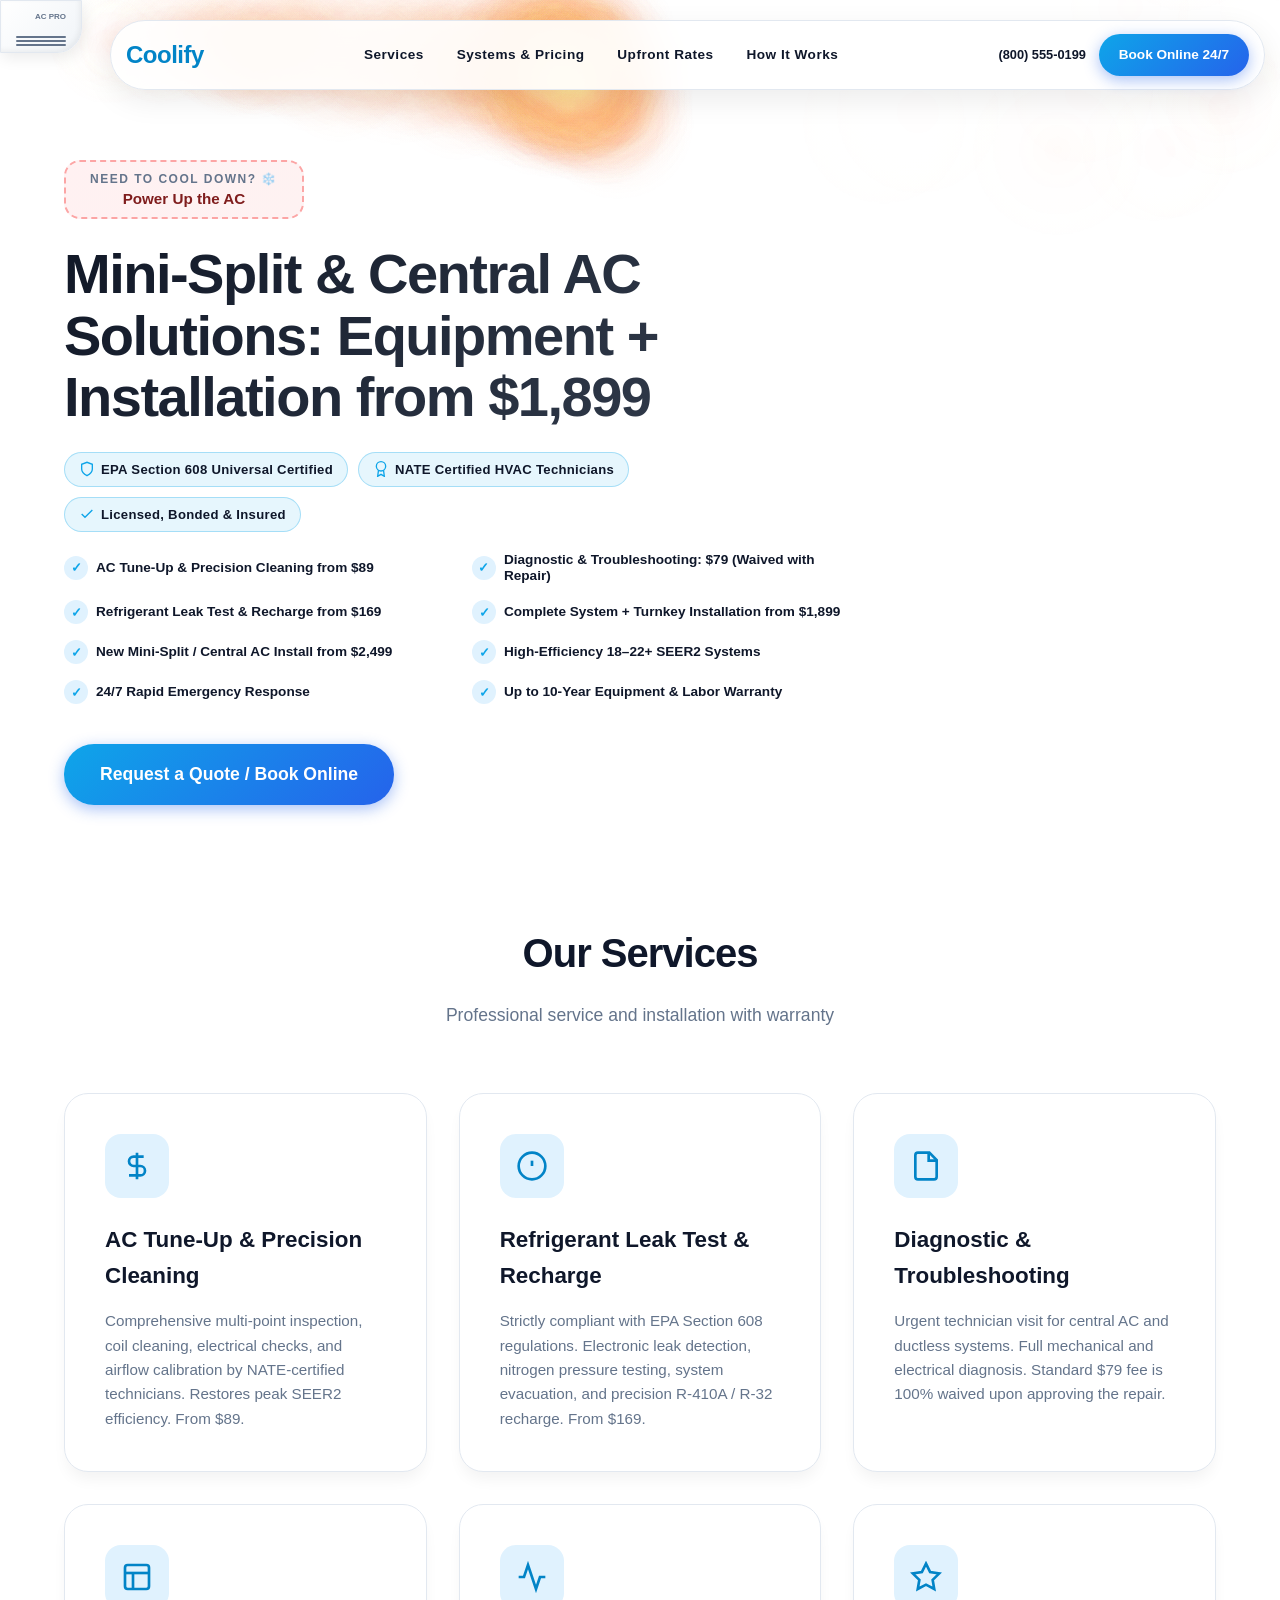
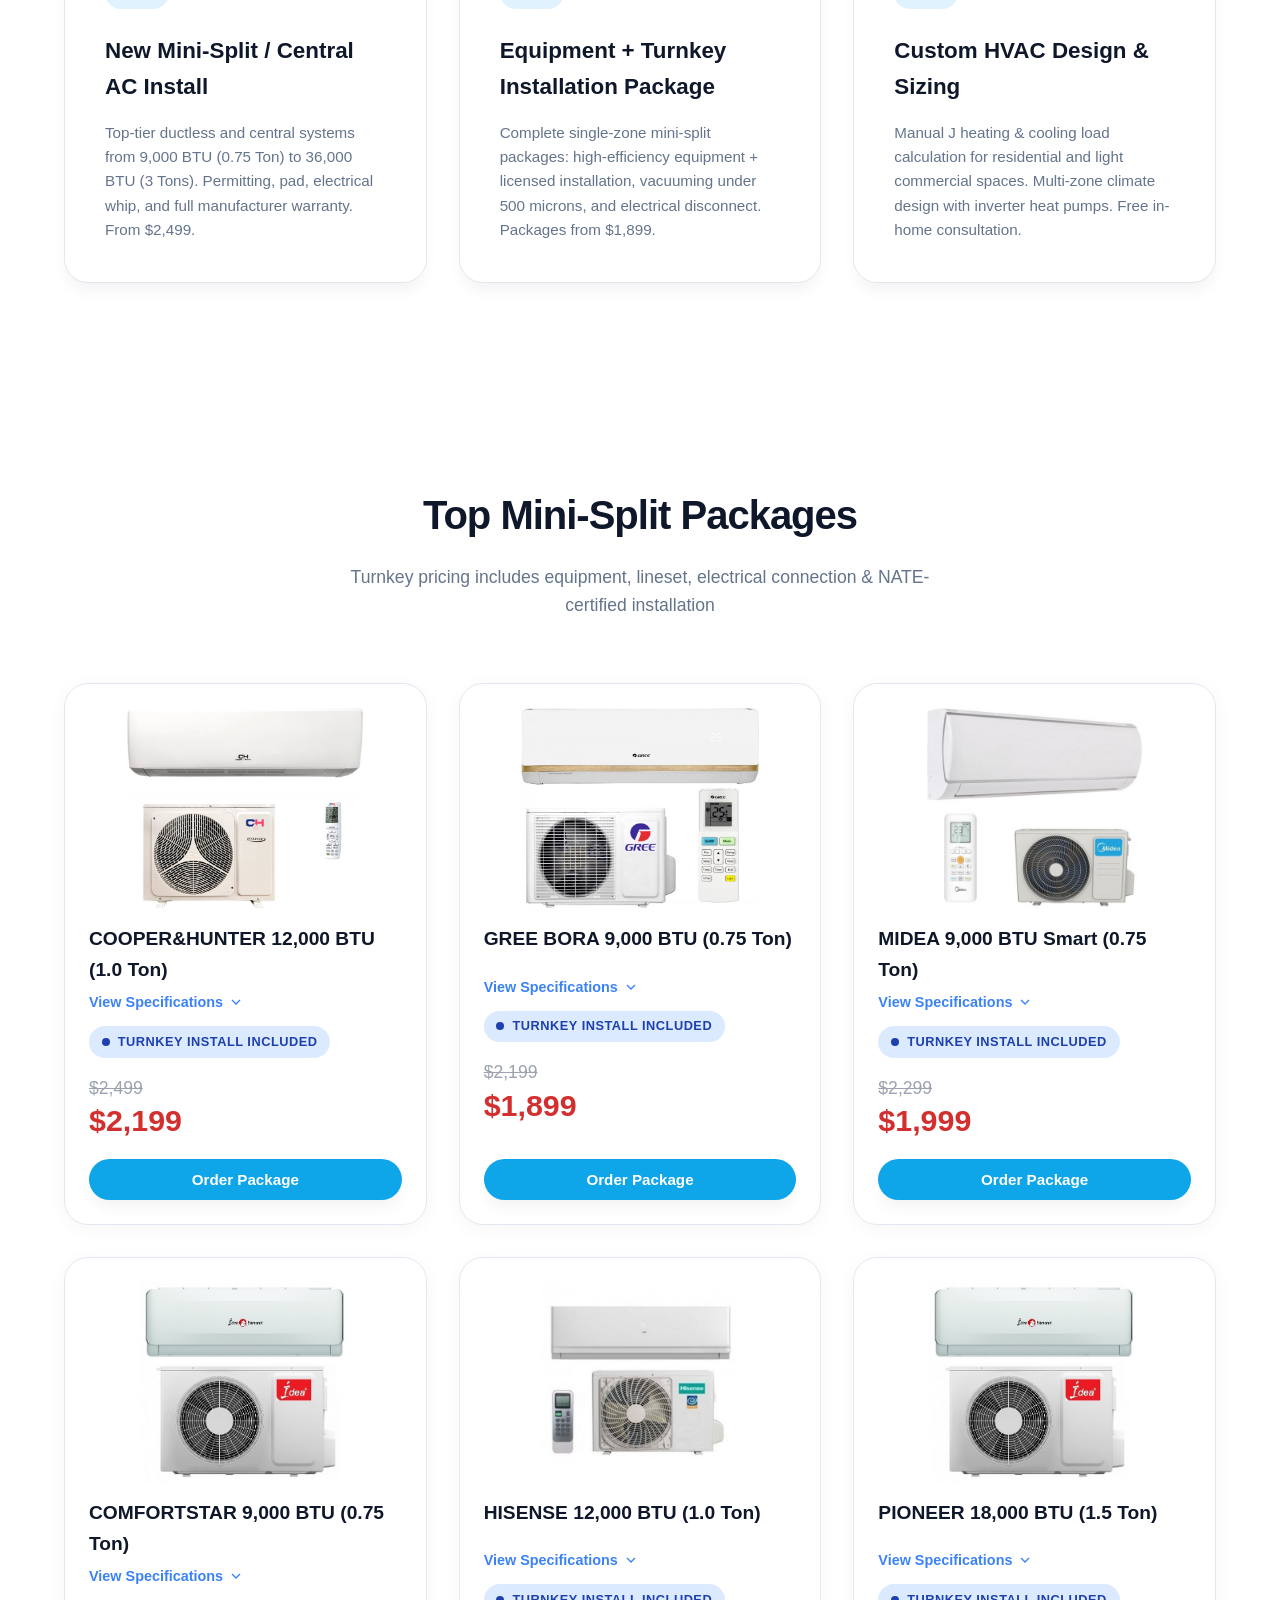
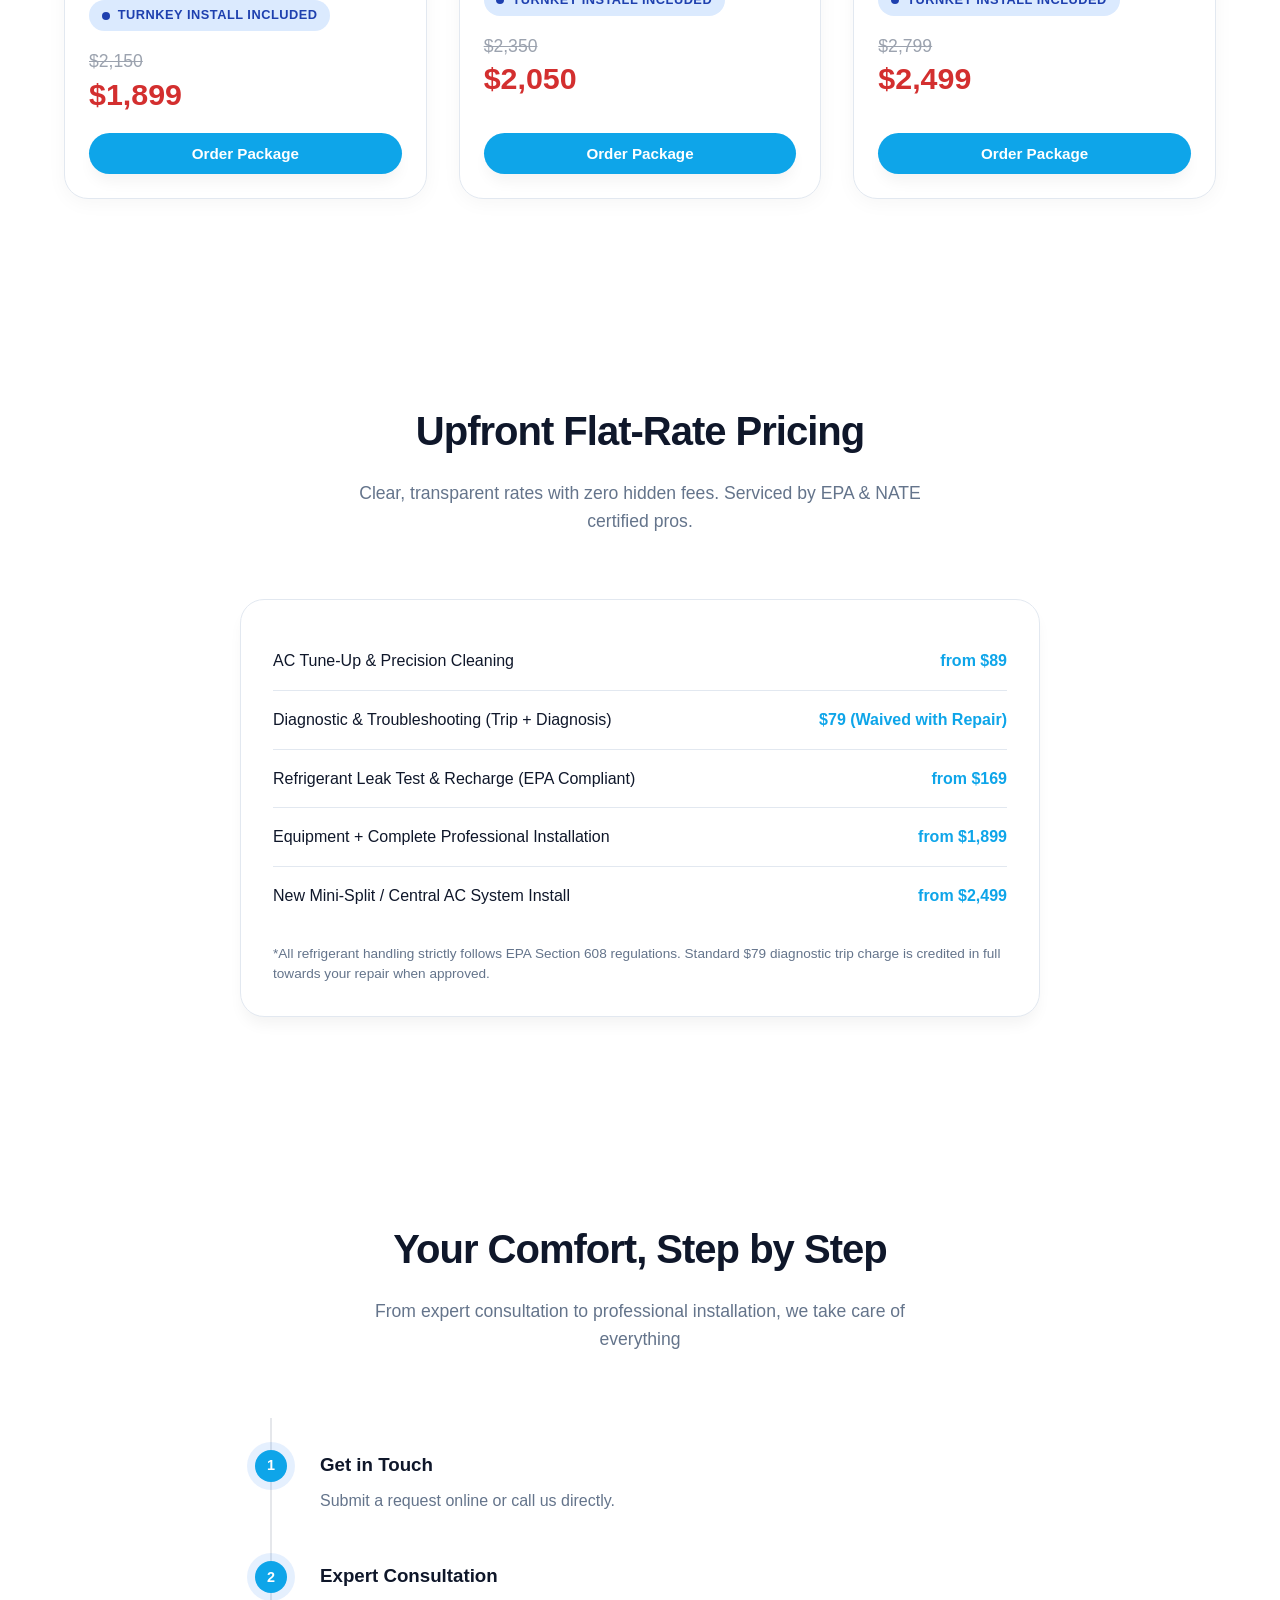
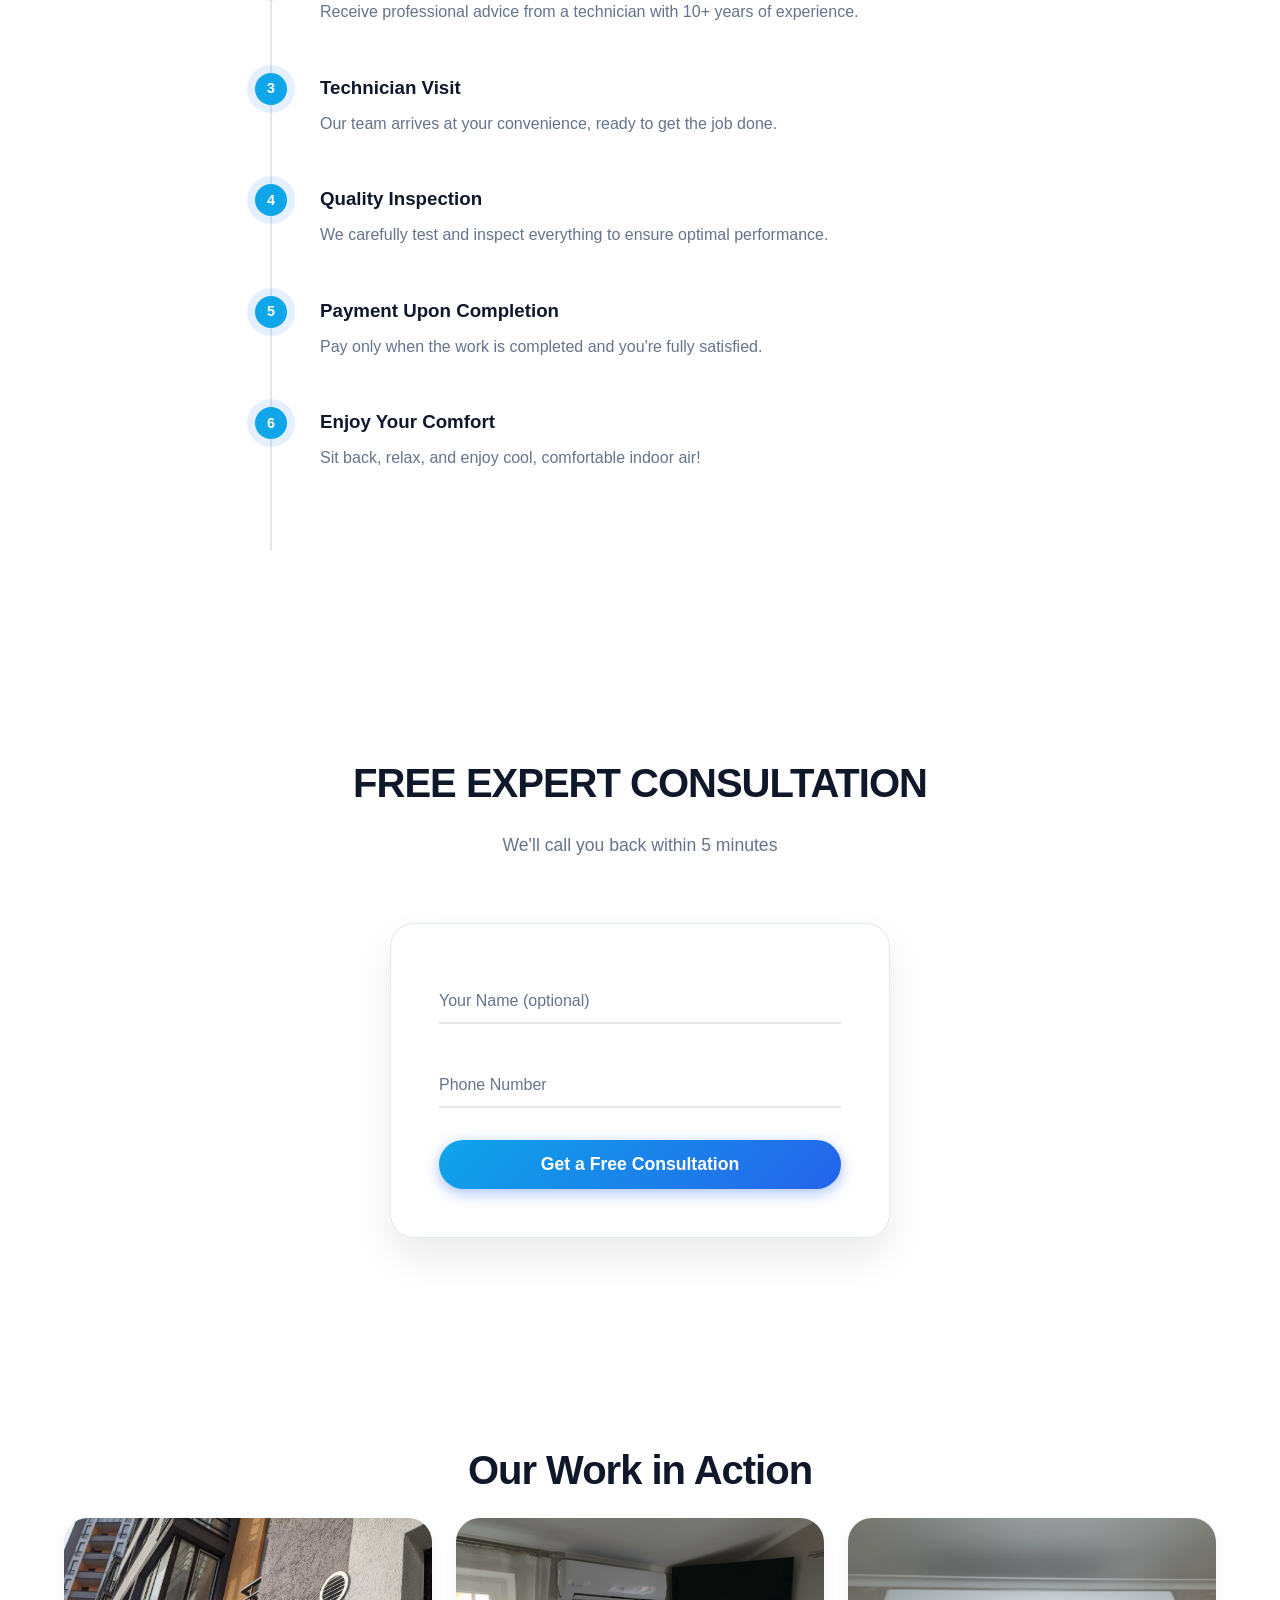
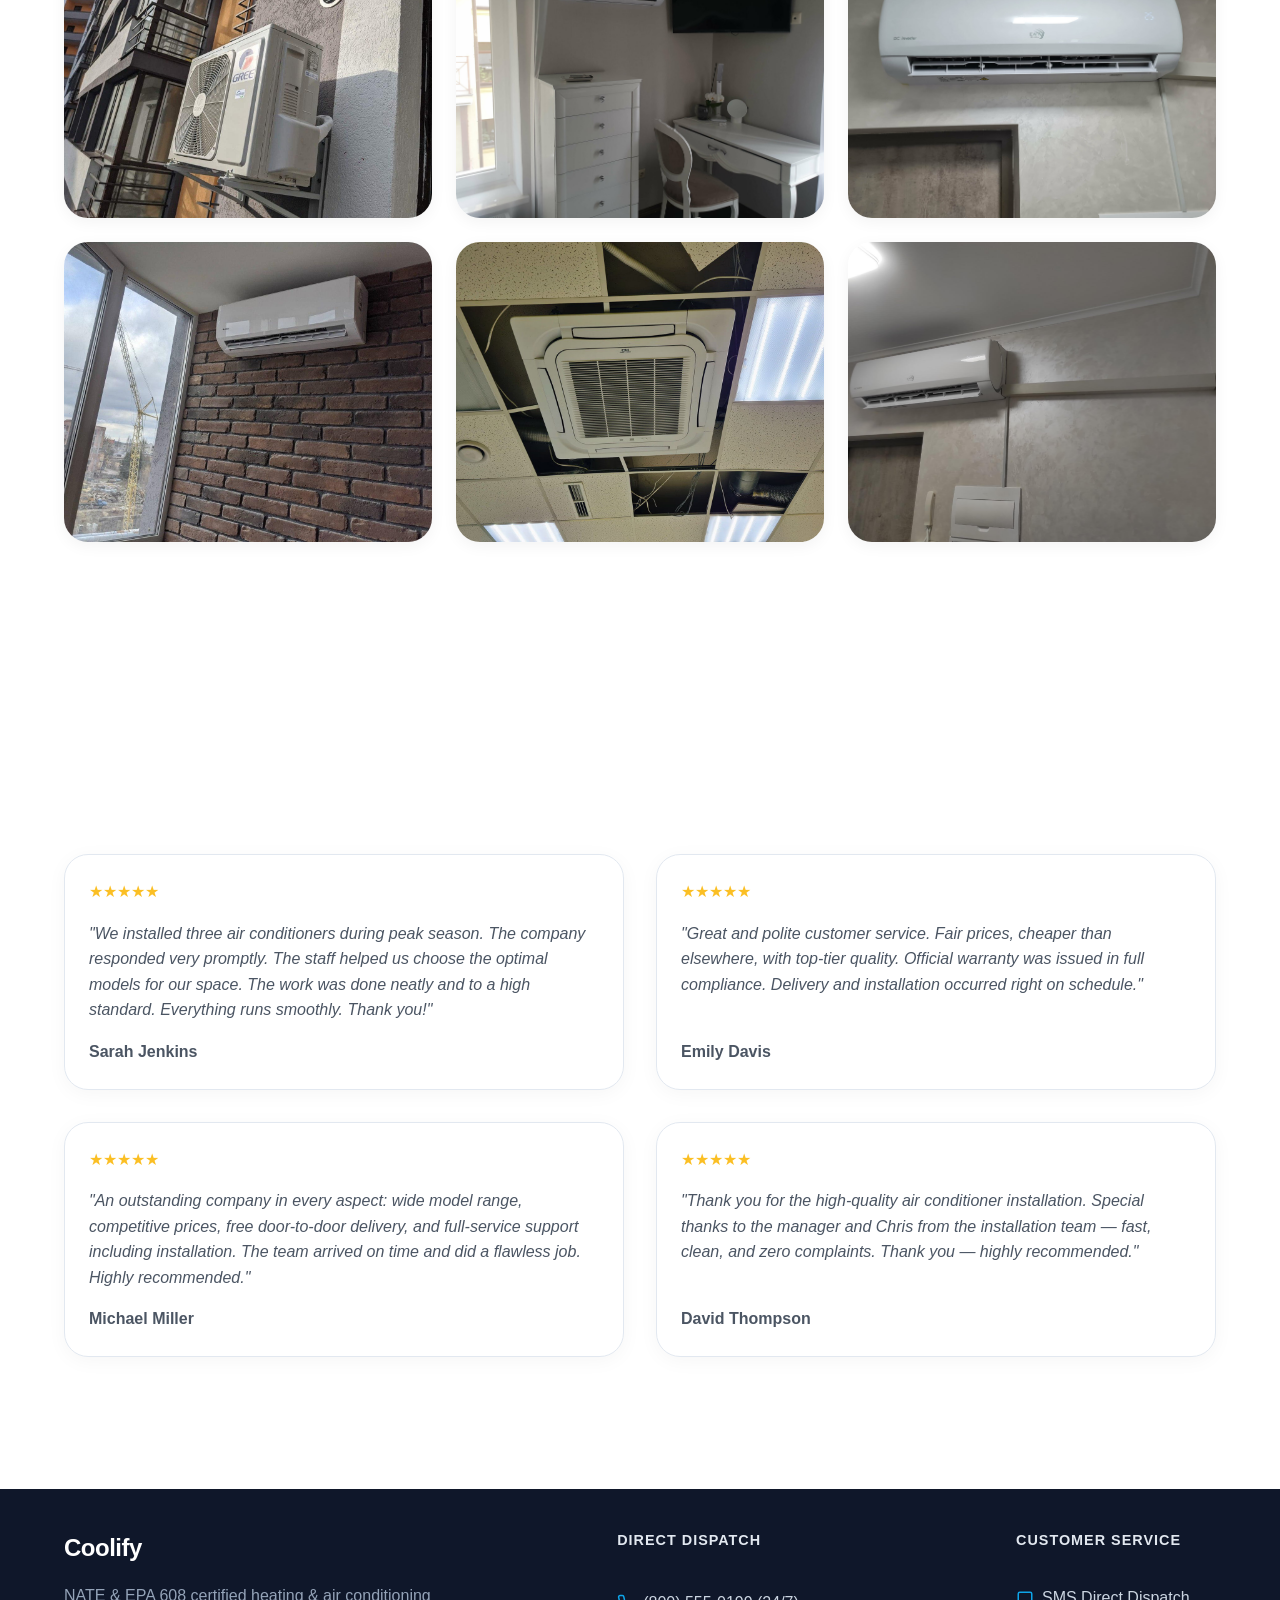
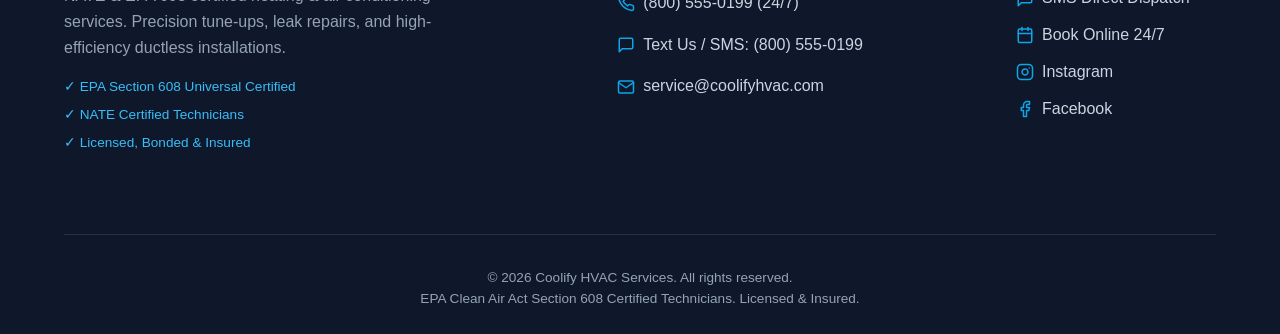
==== commit c5eff8dc: "perf(lighthouse): achieve 100/100 score in accessibility and best practices" ====
--- a/index.html
+++ b/index.html
@@ -2,19 +2,22 @@
 <html lang="en">
 
 <head>
-    <!-- Google Tag Manager -->
-<script>(function(w,d,s,l,i){w[l]=w[l]||[];w[l].push({'gtm.start':
-new Date().getTime(),event:'gtm.js'});var f=d.getElementsByTagName(s)[0],
-j=d.createElement(s),dl=l!='dataLayer'?'&l='+l:'';j.async=true;j.src=
-'https://www.googletagmanager.com/gtm.js?id='+i+dl;f.parentNode.insertBefore(j,f);
-})(window,document,'script','dataLayer','GTM-PLTLF88');</script>
-<!-- End Google Tag Manager -->
     <meta charset="UTF-8">
-    <meta name="viewport" content="width=device-width, initial-scale=1.0, user-scalable=no">
+    <meta name="viewport" content="width=device-width, initial-scale=1.0">
     <title>HVAC Tune-Up, Repair & Mini-Split Installation | EPA & NATE Certified | Coolify</title>
+    <link rel="icon" href="favicon.ico" type="image/x-icon">
+    <link rel="shortcut icon" href="favicon.ico" type="image/x-icon">
     <link rel="icon" type="image/png" href="images/x-icon.png">
     <meta name="description" content="Certified HVAC services: AC Tune-up from $89, Diagnostic $79 (waived with repair), EPA refrigerant leak test & recharge from $169, new system install from $1,899. NATE certified.">
     <link rel="canonical" href="https://samodirchik.github.io/example3/">
+
+    <!-- Google Tag Manager -->
+    <script>(function(w,d,s,l,i){w[l]=w[l]||[];w[l].push({'gtm.start':
+    new Date().getTime(),event:'gtm.js'});var f=d.getElementsByTagName(s)[0],
+    j=d.createElement(s),dl=l!='dataLayer'?'&l='+l:'';j.async=true;j.src=
+    'https://www.googletagmanager.com/gtm.js?id='+i+dl;f.parentNode.insertBefore(j,f);
+    })(window,document,'script','dataLayer','GTM-PLTLF88');</script>
+    <!-- End Google Tag Manager -->
 
     <!-- Open Graph / Facebook -->
     <meta property="og:type" content="website">
@@ -33,7 +36,7 @@
     <meta name="twitter:description" content="Professional AC Tune-Up from $89, Diagnostic $79, EPA refrigerant recharge from $169, new mini-split install from $1,899. 24/7 service.">
     <meta name="twitter:image" content="https://samodirchik.github.io/example3/images/og-image.jpg">
 
-    <link rel="stylesheet" href="style.css?v=27">
+    <link rel="stylesheet" href="style.css?v=28">
 </head>
 
 <body>
@@ -120,6 +123,7 @@
 
         </div>
 
+        <main id="main-content">
         <!-- Hero -->
         <section class="hero">
             <div class="hero-content fade-up">
@@ -235,7 +239,7 @@
                 </div>
                 <div class="models-grid fade-up">
                     <div class="model-card">
-                        <div class="model-img" style="background: white;"><img loading="lazy" src="images/mod1.jpg" alt="COOPER&HUNTER 12,000 BTU Inverter" style="max-width: 100%; max-height: 100%; object-fit: contain; mix-blend-mode: multiply;"></div>
+                        <div class="model-img" style="background: white;"><img loading="lazy" src="images/mod1.jpg" alt="COOPER&HUNTER 12,000 BTU Inverter" width="300" height="200" style="max-width: 100%; max-height: 100%; object-fit: contain; mix-blend-mode: multiply;"></div>
                         <h3 style="font-size: 1.2rem; margin-bottom: 0.5rem; text-align: left;">COOPER&HUNTER 12,000 BTU (1.0 Ton)</h3>
                         <div class="model-specs-wrapper">
                             <div class="model-specs-inner">
@@ -260,7 +264,7 @@
                     </div>
 
                     <div class="model-card">
-                        <div class="model-img" style="background: white;"><img loading="lazy" src="images/mod2.jpg" alt="GREE BORA 9,000 BTU Heat Pump" style="max-width: 100%; max-height: 100%; object-fit: contain; mix-blend-mode: multiply;"></div>
+                        <div class="model-img" style="background: white;"><img loading="lazy" src="images/mod2.jpg" alt="GREE BORA 9,000 BTU Heat Pump" width="300" height="200" style="max-width: 100%; max-height: 100%; object-fit: contain; mix-blend-mode: multiply;"></div>
                         <h3 style="font-size: 1.2rem; margin-bottom: 0.5rem; text-align: left;">GREE BORA 9,000 BTU (0.75 Ton)</h3>
                         <div class="model-specs-wrapper">
                             <div class="model-specs-inner">
@@ -285,7 +289,7 @@
                     </div>
 
                     <div class="model-card">
-                        <div class="model-img" style="background: white;"><img loading="lazy" src="images/mod3.jpg" alt="MIDEA 9,000 BTU Smart Inverter" style="max-width: 100%; max-height: 100%; object-fit: contain; mix-blend-mode: multiply;"></div>
+                        <div class="model-img" style="background: white;"><img loading="lazy" src="images/mod3.jpg" alt="MIDEA 9,000 BTU Smart Inverter" width="300" height="200" style="max-width: 100%; max-height: 100%; object-fit: contain; mix-blend-mode: multiply;"></div>
                         <h3 style="font-size: 1.2rem; margin-bottom: 0.5rem; text-align: left;">MIDEA 9,000 BTU Smart (0.75 Ton)</h3>
                         <div class="model-specs-wrapper">
                             <div class="model-specs-inner">
@@ -310,7 +314,7 @@
                     </div>
 
                     <div class="model-card">
-                        <div class="model-img" style="background: white;"><img loading="lazy" src="images/mod4.jpg" alt="COMFORTSTAR 9,000 BTU Inverter" style="max-width: 100%; max-height: 100%; object-fit: contain; mix-blend-mode: multiply;"></div>
+                        <div class="model-img" style="background: white;"><img loading="lazy" src="images/mod4.jpg" alt="COMFORTSTAR 9,000 BTU Inverter" width="300" height="200" style="max-width: 100%; max-height: 100%; object-fit: contain; mix-blend-mode: multiply;"></div>
                         <h3 style="font-size: 1.2rem; margin-bottom: 0.5rem; text-align: left;">COMFORTSTAR 9,000 BTU (0.75 Ton)</h3>
                         <div class="model-specs-wrapper">
                             <div class="model-specs-inner">
@@ -335,7 +339,7 @@
                     </div>
 
                     <div class="model-card">
-                        <div class="model-img" style="background: white;"><img loading="lazy" src="images/mod5.jpg" alt="HISENSE 12,000 BTU Whisper Series" style="max-width: 100%; max-height: 100%; object-fit: contain; mix-blend-mode: multiply;"></div>
+                        <div class="model-img" style="background: white;"><img loading="lazy" src="images/mod5.jpg" alt="HISENSE 12,000 BTU Whisper Series" width="300" height="200" style="max-width: 100%; max-height: 100%; object-fit: contain; mix-blend-mode: multiply;"></div>
                         <h3 style="font-size: 1.2rem; margin-bottom: 0.5rem; text-align: left;">HISENSE 12,000 BTU (1.0 Ton)</h3>
                         <div class="model-specs-wrapper">
                             <div class="model-specs-inner">
@@ -360,7 +364,7 @@
                     </div>
 
                     <div class="model-card">
-                        <div class="model-img" style="background: white;"><img loading="lazy" src="images/mod6.jpg" alt="PIONEER 18,000 BTU Heavy-Duty Inverter" style="max-width: 100%; max-height: 100%; object-fit: contain; mix-blend-mode: multiply;"></div>
+                        <div class="model-img" style="background: white;"><img loading="lazy" src="images/mod6.jpg" alt="PIONEER 18,000 BTU Heavy-Duty Inverter" width="300" height="200" style="max-width: 100%; max-height: 100%; object-fit: contain; mix-blend-mode: multiply;"></div>
                         <h3 style="font-size: 1.2rem; margin-bottom: 0.5rem; text-align: left;">PIONEER 18,000 BTU (1.5 Ton)</h3>
                         <div class="model-specs-wrapper">
                             <div class="model-specs-inner">
@@ -478,12 +482,12 @@
         <section id="gallery" style="position: relative;">
             <h2 class="section-title fade-up">Our Work in Action</h2>            
             <div class="gallery-container fade-up">
-                <div class="gallery-item"><img loading="lazy" src="images/gal1.jpg" alt="Air conditioning installation photo 1"></div>
-                <div class="gallery-item"><img loading="lazy" src="images/gal2.jpg" alt="Air conditioning installation photo 2"></div>
-                <div class="gallery-item"><img loading="lazy" src="images/gal3.jpg" alt="Air conditioning installation photo 3"></div>
-                <div class="gallery-item"><img loading="lazy" src="images/gal4.jpg" alt="Air conditioning installation photo 4"></div>
-                <div class="gallery-item"><img loading="lazy" src="images/gal5.jpeg" alt="Air conditioning installation photo 5"></div>
-                <div class="gallery-item"><img loading="lazy" src="images/gal6.jpg" alt="Air conditioning installation photo 6"></div>
+                <div class="gallery-item"><img loading="lazy" src="images/gal1.jpg" alt="Air conditioning installation photo 1" width="400" height="300"></div>
+                <div class="gallery-item"><img loading="lazy" src="images/gal2.jpg" alt="Air conditioning installation photo 2" width="400" height="300"></div>
+                <div class="gallery-item"><img loading="lazy" src="images/gal3.jpg" alt="Air conditioning installation photo 3" width="400" height="300"></div>
+                <div class="gallery-item"><img loading="lazy" src="images/gal4.jpg" alt="Air conditioning installation photo 4" width="400" height="300"></div>
+                <div class="gallery-item"><img loading="lazy" src="images/gal5.jpeg" alt="Air conditioning installation photo 5" width="400" height="300"></div>
+                <div class="gallery-item"><img loading="lazy" src="images/gal6.jpg" alt="Air conditioning installation photo 6" width="400" height="300"></div>
             </div>
             
             <div class="swipe-arrows-container">
@@ -523,6 +527,7 @@
                 <svg viewBox="0 0 24 24" stroke="currentColor" stroke-width="2" fill="none" style="width: 28px; height: 28px;"><path d="M9 18l6-6-6-6"/></svg>
             </div>
         </section>
+        </main>
 
         <!-- Footer -->
         <footer class="footer">
@@ -539,7 +544,7 @@
                     </div>
                 </div>
                 <div class="footer-contacts" style="text-align: left; align-items: flex-start;">
-                    <h4 style="margin-bottom: 1.5rem; color: #e2e8f0; font-size: 0.9rem; letter-spacing: 1px; text-transform: uppercase;">Direct Dispatch</h4>
+                    <h3 style="margin-bottom: 1.5rem; color: #e2e8f0; font-size: 0.9rem; letter-spacing: 1px; text-transform: uppercase;">Direct Dispatch</h3>
                     <a href="tel:+18005550199" class="footer-contact-link">
                         <svg width="18" height="18" viewBox="0 0 24 24" fill="none" stroke="#0ea5e9" stroke-width="2" stroke-linecap="round" stroke-linejoin="round" style="margin-right: 8px;"><path d="M22 16.92v3a2 2 0 0 1-2.18 2 19.79 19.79 0 0 1-8.63-3.07 19.5 19.5 0 0 1-6-6 19.79 19.79 0 0 1-3.07-8.67A2 2 0 0 1 4.11 2h3a2 2 0 0 1 2 1.72 12.84 12.84 0 0 0 .7 2.81 2 2 0 0 1-.45 2.11L8.09 9.91a16 16 0 0 0 6 6l1.27-1.27a2 2 0 0 1 2.11-.45 12.84 12.84 0 0 0 2.81.7A2 2 0 0 1 22 16.92z"></path></svg>
                         <span>(800) 555-0199 (24/7)</span>
@@ -554,7 +559,7 @@
                     </a>
                 </div>
                 <div class="footer-messengers" style="display: flex; flex-direction: column; align-items: flex-start; gap: 0.5rem; min-width: 200px;">
-                    <h4 style="margin-bottom: 1.5rem; color: #e2e8f0; font-size: 0.9rem; letter-spacing: 1px; text-transform: uppercase;">Customer Service</h4>
+                    <h3 style="margin-bottom: 1.5rem; color: #e2e8f0; font-size: 0.9rem; letter-spacing: 1px; text-transform: uppercase;">Customer Service</h3>
                     <a href="sms:+18005550199" class="footer-contact-link">
                         <svg width="18" height="18" viewBox="0 0 24 24" fill="none" stroke="#0ea5e9" stroke-width="2" stroke-linecap="round" stroke-linejoin="round" style="margin-right: 8px;"><path d="M21 15a2 2 0 0 1-2 2H7l-4 4V5a2 2 0 0 1 2-2h14a2 2 0 0 1 2 2z"></path></svg>
                         <span>SMS Direct Dispatch</span>
@@ -573,7 +578,7 @@
                     </a>
                 </div>
             </div>
-            <div style="text-align: center; color: #64748b; padding-top: 2rem; border-top: 1px solid rgba(255, 255, 255, 0.1); margin-top: 2rem; font-size: 0.85rem; line-height: 1.6;">
+            <div style="text-align: center; color: #94a3b8; padding-top: 2rem; border-top: 1px solid rgba(255, 255, 255, 0.1); margin-top: 2rem; font-size: 0.85rem; line-height: 1.6;">
                 © 2026 Coolify HVAC Services. All rights reserved.<br>EPA Clean Air Act Section 608 Certified Technicians. Licensed & Insured.
             </div>
         </footer>
@@ -839,9 +844,6 @@
                 'event': 'form_submission_success'
             });
 
-            // Trigger success alert
-            alert('Your request has been submitted successfully! We will contact you shortly.');
-
             // Show success overlay modal
             const overlay = document.getElementById('success-overlay');
             if (overlay) {
--- a/style.css
+++ b/style.css
@@ -129,7 +129,7 @@
 .logo {
     font-size: 1.5rem;
     font-weight: 700;
-    color: var(--primary);
+    color: #0284c7;
     text-decoration: none;
     letter-spacing: -0.5px;
     display: flex;
@@ -806,14 +806,17 @@
 .footer-contact-link {
     display: inline-flex !important;
     align-items: center;
-    color: var(--text-muted) !important;
+    color: #cbd5e1 !important;
     text-decoration: none;
     transition: all 0.3s cubic-bezier(0.16, 1, 0.3, 1);
-    transform-origin: left center; /* changed to left center */
-}
-.footer-contact-link:hover {
+    transform-origin: left center;
+}
+.footer-contact-link span {
+    color: #cbd5e1 !important;
+}
+.footer-contact-link:hover, .footer-contact-link:hover span {
     color: #ffffff !important;
-    transform: translateX(5px) scale(1.02); /* move right instead of left */
+    transform: translateX(5px) scale(1.02);
 }
 
 .footer-socials {
@@ -1101,8 +1104,8 @@
 .delivery-badge {
     display: inline-flex;
     align-items: center;
-    background-color: #e0e7ff;
-    color: #3b82f6;
+    background-color: #dbeafe;
+    color: #1e40af;
     padding: 0.35rem 0.8rem;
     border-radius: 9999px;
     font-size: 0.8rem;
@@ -1116,7 +1119,7 @@
 .badge-dot {
     width: 8px;
     height: 8px;
-    background-color: #3b82f6;
+    background-color: #1e40af;
     border-radius: 50%;
     margin-right: 0.5rem;
     animation: blink-dot 1.5s infinite;
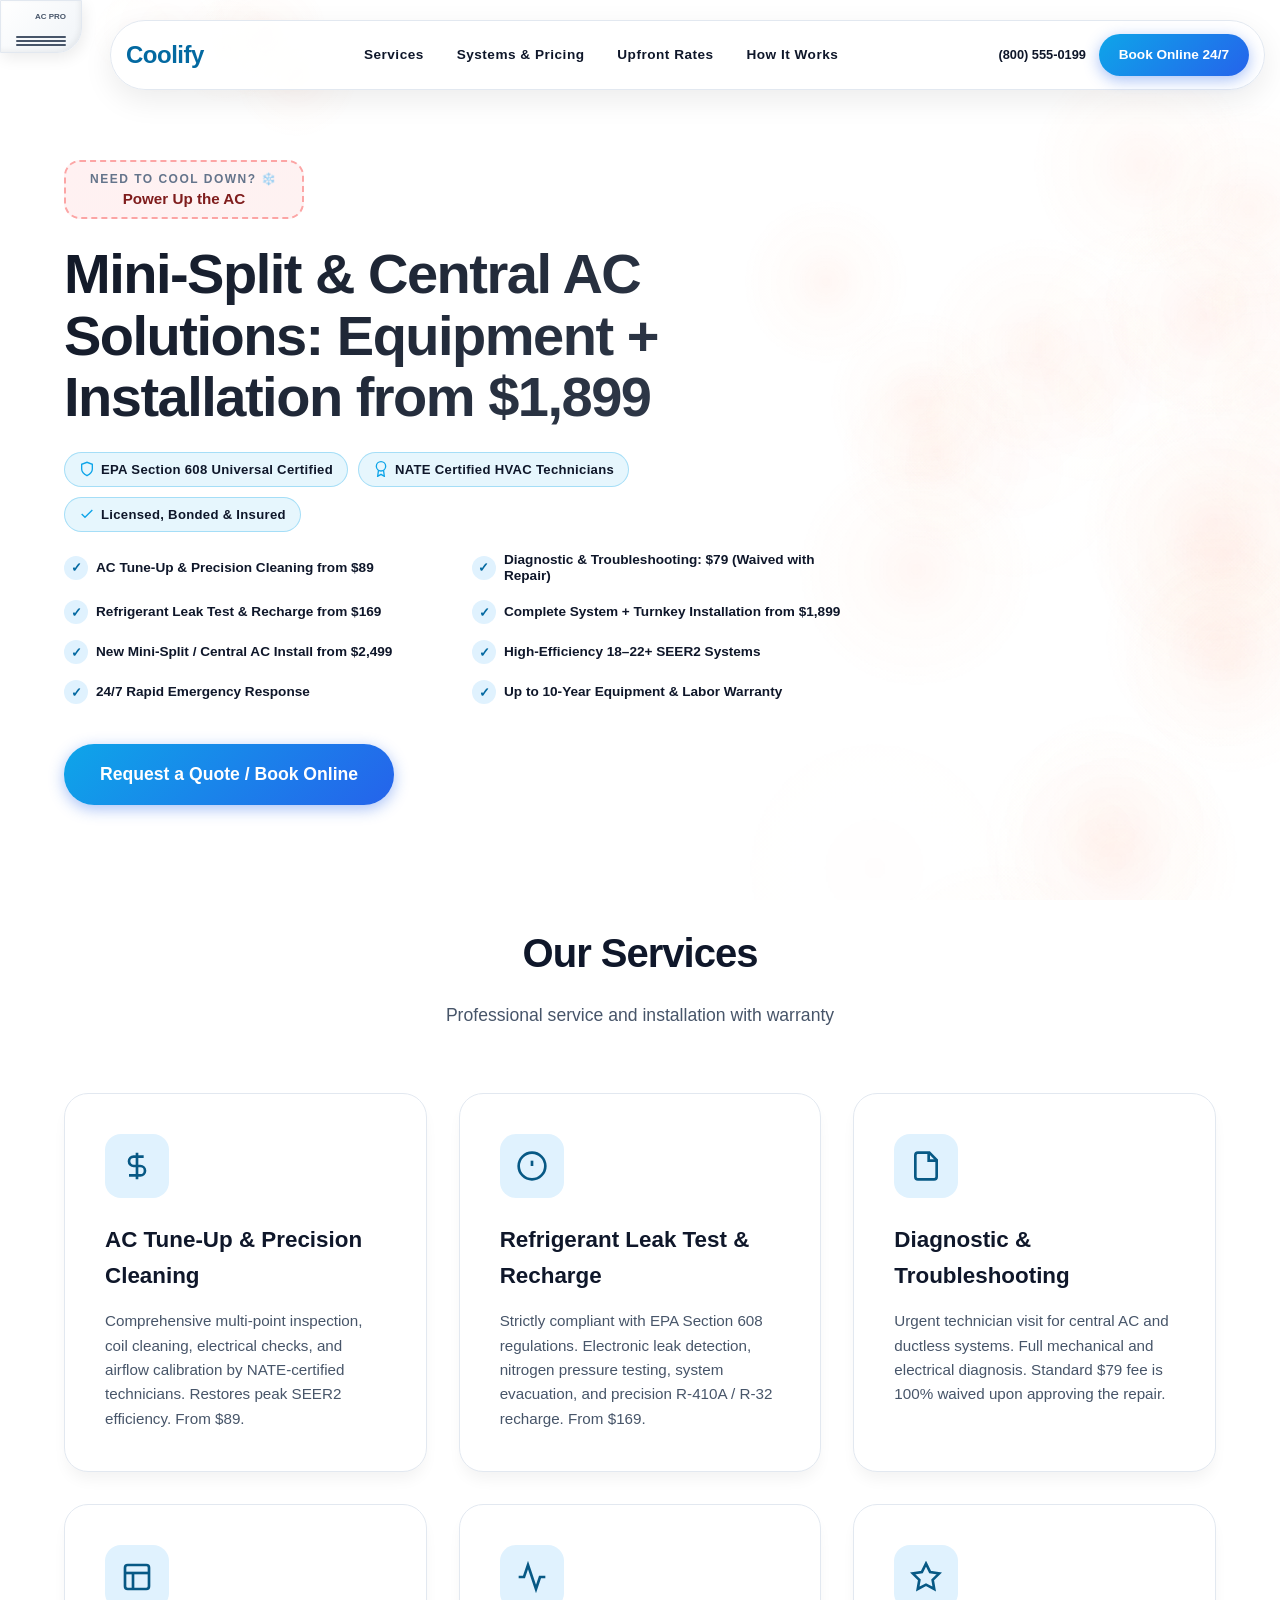
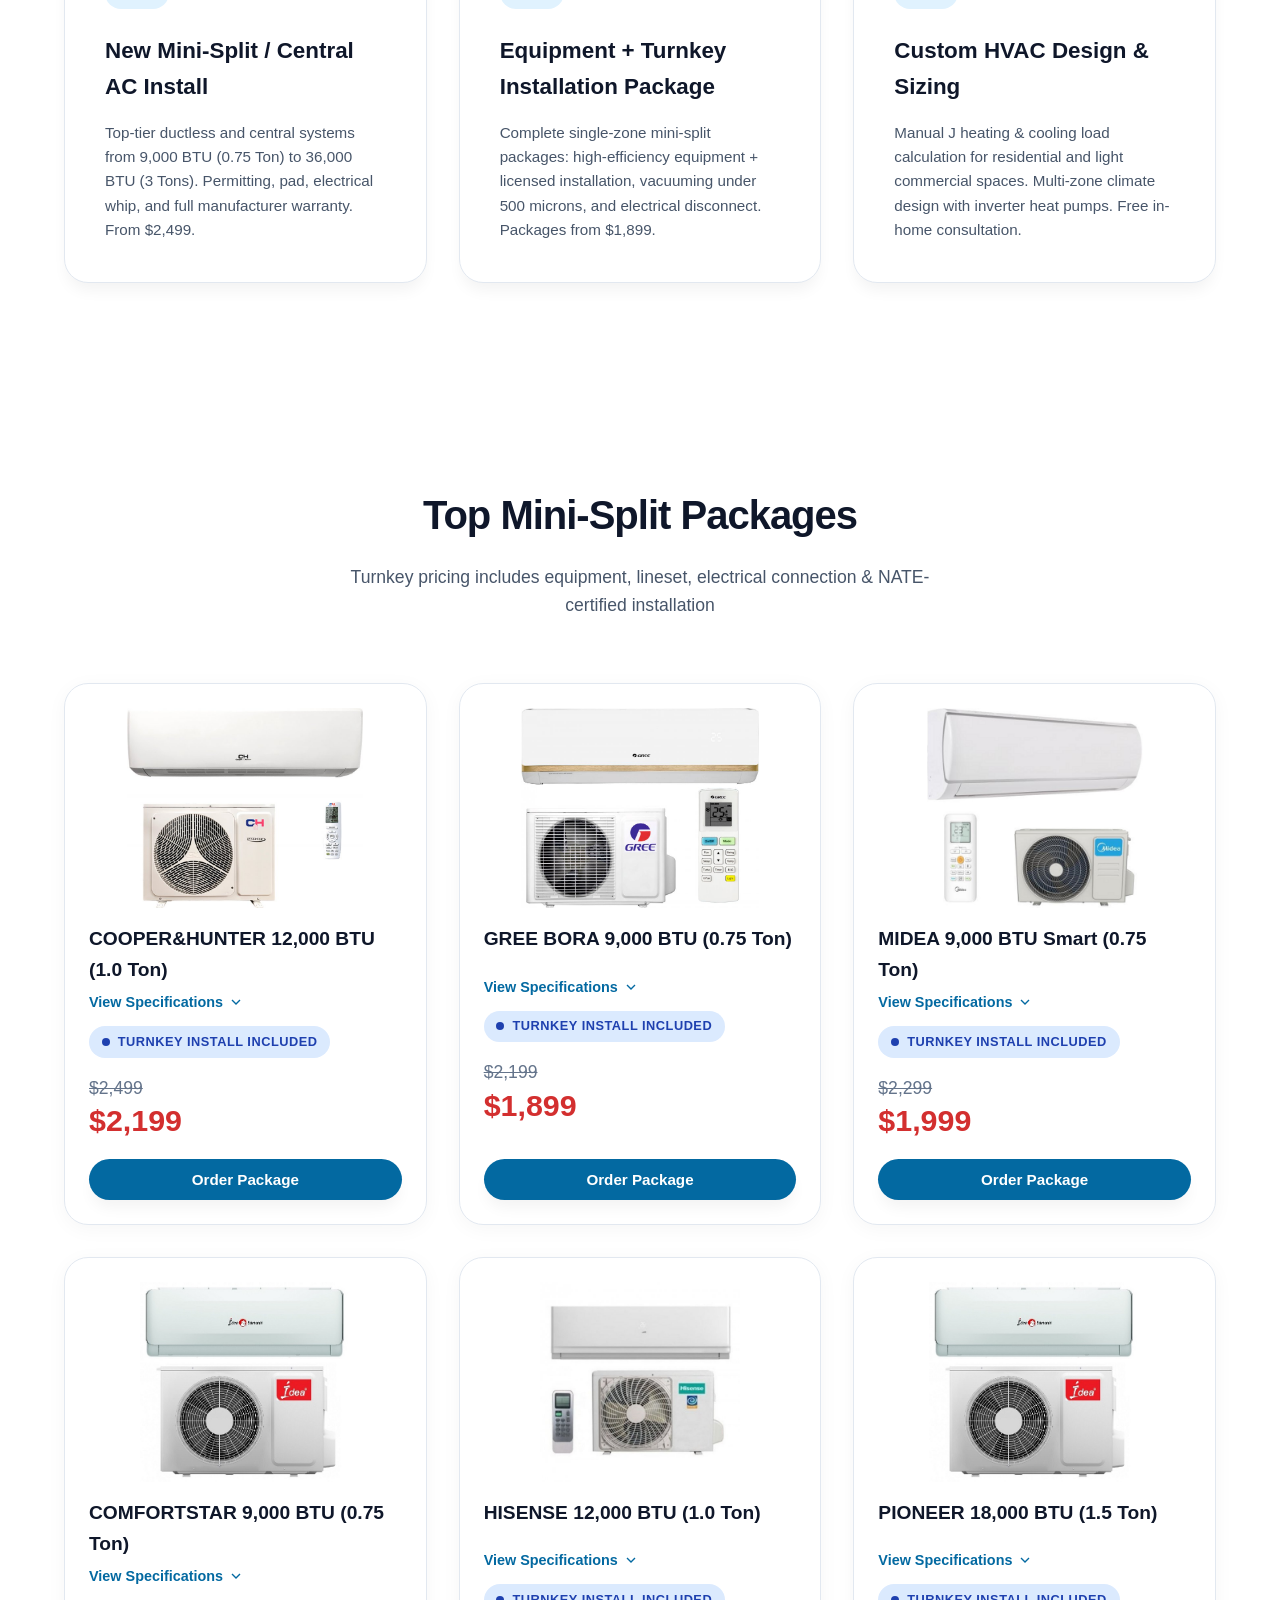
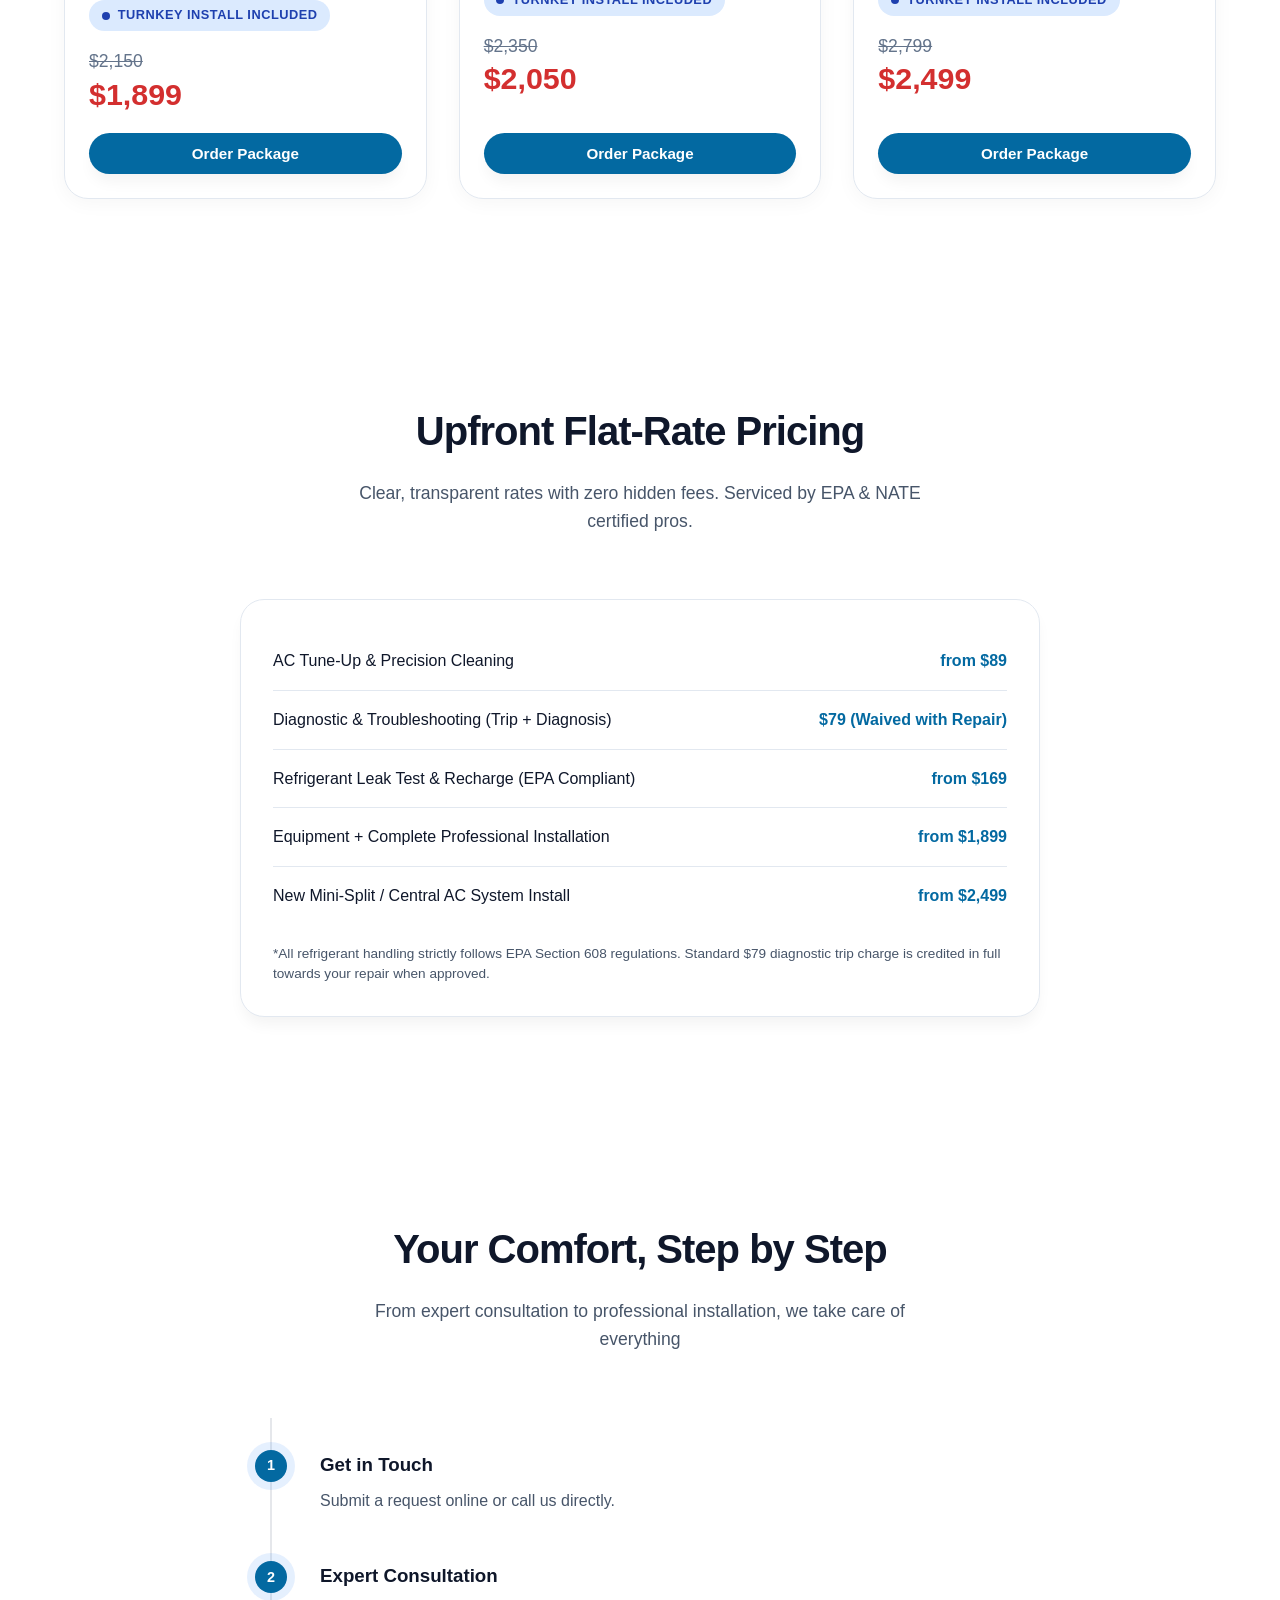
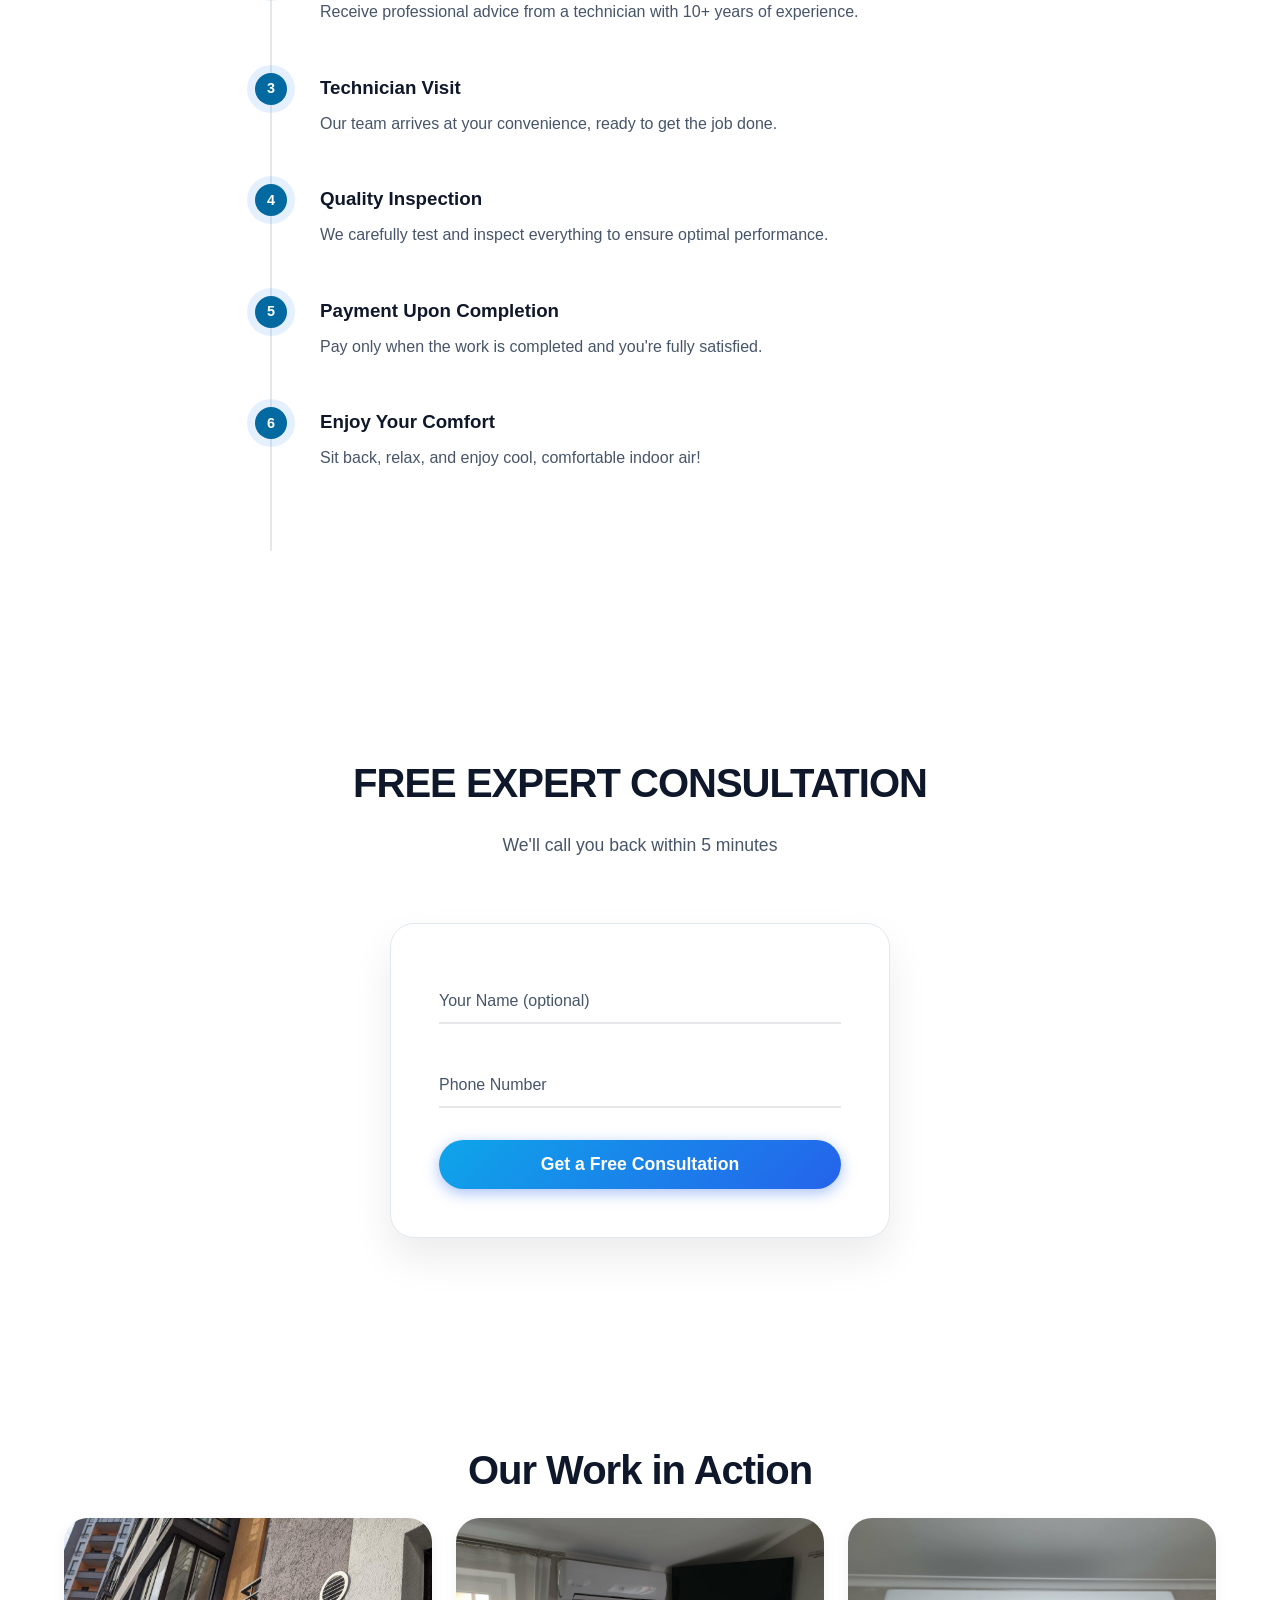
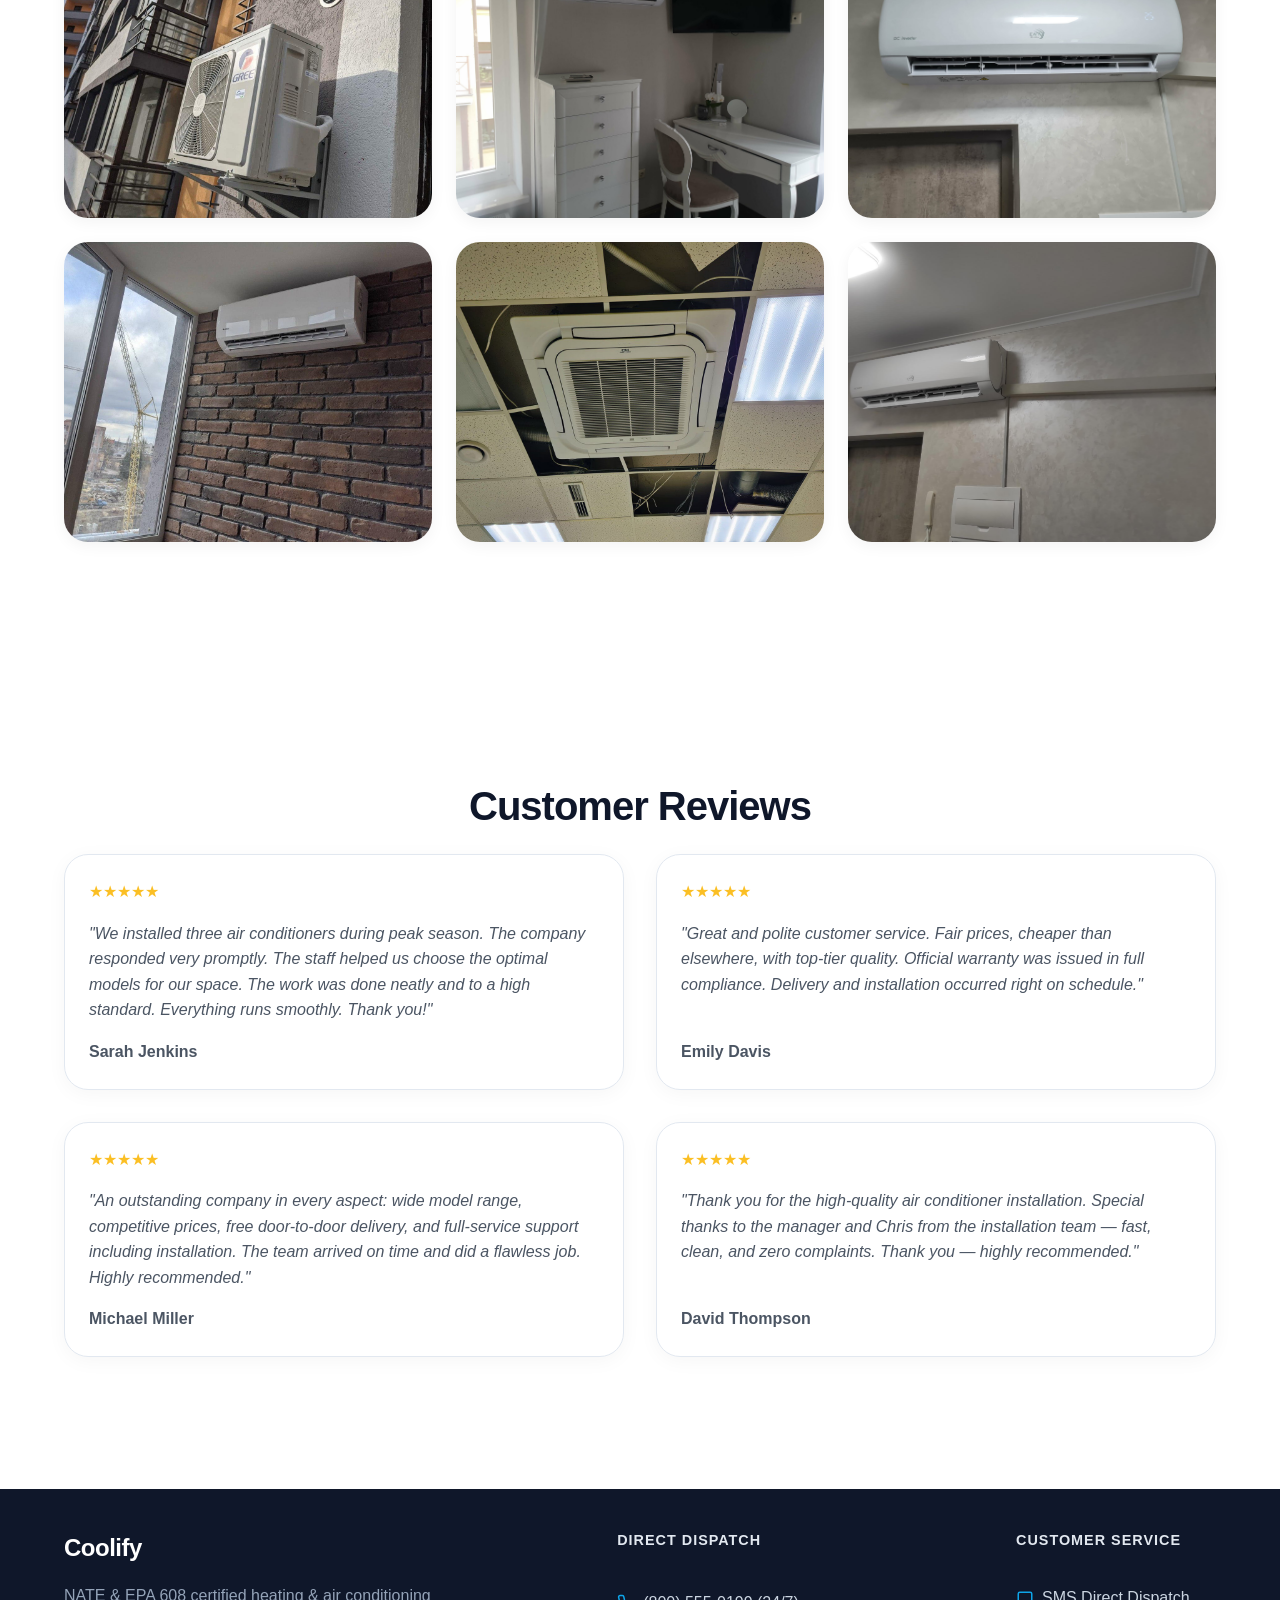
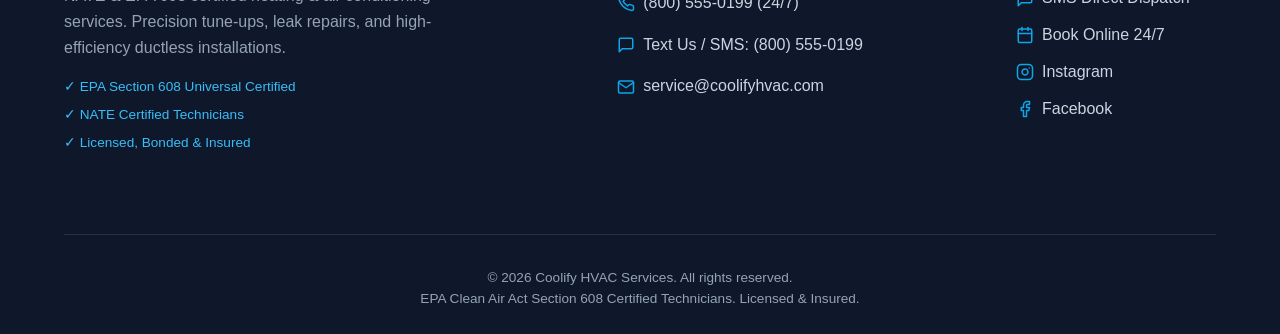
==== commit 8ab80dff: "perf(lighthouse): 100/100 across all categories including anchor navigation and wcag contrast" ====
--- a/index.html
+++ b/index.html
@@ -36,7 +36,12 @@
     <meta name="twitter:description" content="Professional AC Tune-Up from $89, Diagnostic $79, EPA refrigerant recharge from $169, new mini-split install from $1,899. 24/7 service.">
     <meta name="twitter:image" content="https://samodirchik.github.io/example3/images/og-image.jpg">
 
-    <link rel="stylesheet" href="style.css?v=28">
+    <script>
+        if (window.location.hash) {
+            document.documentElement.classList.add('has-hash');
+        }
+    </script>
+    <link rel="stylesheet" href="style.css?v=30">
 </head>
 
 <body>
@@ -126,15 +131,15 @@
         <main id="main-content">
         <!-- Hero -->
         <section class="hero">
-            <div class="hero-content fade-up">
-                <button id="demo-ac-btn" class="interactive-demo-btn fade-up">
+            <div class="hero-content">
+                <button id="demo-ac-btn" class="interactive-demo-btn">
                     <span>NEED TO COOL DOWN? ❄️</span>
                     <strong>Power Up the AC</strong>
                 </button>
 
                 <h1>Mini-Split & Central AC Solutions: Equipment + Installation from $1,899</h1>
                 
-                <div class="cert-trust-bar fade-up">
+                <div class="cert-trust-bar">
                     <span class="cert-badge">
                         <svg width="16" height="16" viewBox="0 0 24 24" fill="none" stroke="currentColor" stroke-width="2"><path d="M12 22s8-4 8-10V5l-8-3-8 3v7c0 6 8 10 8 10z"/></svg>
                         EPA Section 608 Universal Certified
@@ -160,7 +165,7 @@
                     <div class="bullet"><div class="bullet-icon">✓</div> Up to 10-Year Equipment & Labor Warranty</div>
                 </div>
                 
-                <a href="#contact" class="btn btn-accent fade-up" style="padding: 16px 36px; font-size: 1.1rem; display: inline-block; border-radius: 30px;">Request a Quote / Book Online</a>
+                <a href="#contact" class="btn btn-accent" style="padding: 16px 36px; font-size: 1.1rem; display: inline-block; border-radius: 30px;">Request a Quote / Book Online</a>
             </div>
         </section>
 
@@ -460,9 +465,9 @@
 
         <!-- Contact Form -->
         <section id="contact">
-            <h2 class="section-title fade-up">FREE EXPERT CONSULTATION</h2>
-            <p class="section-subtitle fade-up">We'll call you back within 5 minutes</p>            
-            <div class="form-container fade-up">
+            <h2 class="section-title">FREE EXPERT CONSULTATION</h2>
+            <p class="section-subtitle">We'll call you back within 5 minutes</p>            
+            <div class="form-container">
                 <form id="contact-form" onsubmit="submitForm(event)">
                     <div class="form-group">
                         <input type="text" id="name" name="name" class="form-input" placeholder=" ">
@@ -617,13 +622,21 @@
             }, observerOptions);
 
             // Animate all fade-up elements
-            document.querySelectorAll('.fade-up').forEach(el => observer.observe(el));
+            if (window.location.hash) {
+                document.querySelectorAll('.fade-up').forEach(el => el.classList.add('visible'));
+            } else {
+                document.querySelectorAll('.fade-up').forEach(el => observer.observe(el));
+            }
             
             // Animate timeline steps with sequential delay
             const timelineItems = document.querySelectorAll('.timeline-item');
             timelineItems.forEach((item, index) => {
-                item.style.transitionDelay = `${index * 0.2}s`;
-                observer.observe(item);
+                if (window.location.hash) {
+                    item.classList.add('visible');
+                } else {
+                    item.style.transitionDelay = `${index * 0.2}s`;
+                    observer.observe(item);
+                }
             });
         });
     </script>
@@ -664,7 +677,7 @@
             const heatPuff = createPuffCanvas(255, 100, 40);  
 
             const particles = [];
-            const MAX_PARTICLES = 300; 
+            const MAX_PARTICLES = 30; 
 
             class Particle {
                 constructor() {
@@ -751,7 +764,14 @@
                 }
             }
 
+            let isVisible = true;
+            let animId = null;
+
             function animate(timestamp) {
+                if (!isVisible) {
+                    animId = null;
+                    return;
+                }
                 updateTransition();
                 ctx.clearRect(0, 0, width, height);
                 ctx.globalCompositeOperation = 'screen';
@@ -762,7 +782,18 @@
                 }
 
                 ctx.globalCompositeOperation = 'source-over';
-                requestAnimationFrame(animate);
+                animId = requestAnimationFrame(animate);
+            }
+
+            const acElem = document.getElementById('ac-unit');
+            if (window.IntersectionObserver && acElem) {
+                const obs = new IntersectionObserver(([entry]) => {
+                    isVisible = entry.isIntersecting;
+                    if (isVisible && !animId) {
+                        animId = requestAnimationFrame(animate);
+                    }
+                }, { threshold: 0 });
+                obs.observe(acElem);
             }
 
             function resizeCanvas() {
--- a/style.css
+++ b/style.css
@@ -13,13 +13,13 @@
 
 :root {
     /* Color Palette: Neutral-Cool (Sky Blue & Slate) */
-    --primary: #0ea5e9;
-    --primary-light: #38bdf8;
-    --primary-dark: #0284c7;
+    --primary: #0369a1;
+    --primary-light: #0284c7;
+    --primary-dark: #075985;
     --primary-soft: #e0f2fe;
     
     --text-main: #0f172a;
-    --text-muted: #64748b;
+    --text-muted: #475569;
     
     --bg-main: #ffffff;
     --bg-glass: rgba(255, 255, 255, 0.9);
@@ -129,7 +129,7 @@
 .logo {
     font-size: 1.5rem;
     font-weight: 700;
-    color: #0284c7;
+    color: #0369a1;
     text-decoration: none;
     letter-spacing: -0.5px;
     display: flex;
@@ -342,7 +342,7 @@
     color: #64748b;
 }
 .interactive-demo-btn.active span {
-    color: #0284c7;
+    color: #0369a1;
 }
 .interactive-demo-btn strong {
     font-size: 0.95rem;
@@ -583,7 +583,7 @@
 .toggle-specs-btn {
     background: none;
     border: none;
-    color: #3b82f6;
+    color: #0369a1;
     font-size: 0.9rem;
     font-weight: 600;
     cursor: pointer;
@@ -598,7 +598,7 @@
     z-index: 11;
 }
 .toggle-specs-btn:hover {
-    color: #1d4ed8;
+    color: #075985;
 }
 .toggle-specs-btn svg {
     transition: transform 0.3s ease;
@@ -937,9 +937,12 @@
     transform: translateY(40px);
     transition: opacity 0.8s ease-out, transform 0.8s ease-out;
 }
-.fade-up.visible {
-    opacity: 1;
-    transform: translateY(0);
+.fade-up.visible,
+.has-hash .fade-up,
+.has-hash .timeline-item {
+    opacity: 1 !important;
+    transform: none !important;
+    transition: none !important;
 }
 
 
@@ -1133,7 +1136,7 @@
 /* Prices */
 .model-card .model-old-price {
     font-size: 1.1rem;
-    color: #9ca3af;
+    color: #64748b;
     text-decoration: line-through;
     margin-bottom: 0.2rem;
     text-align: left;
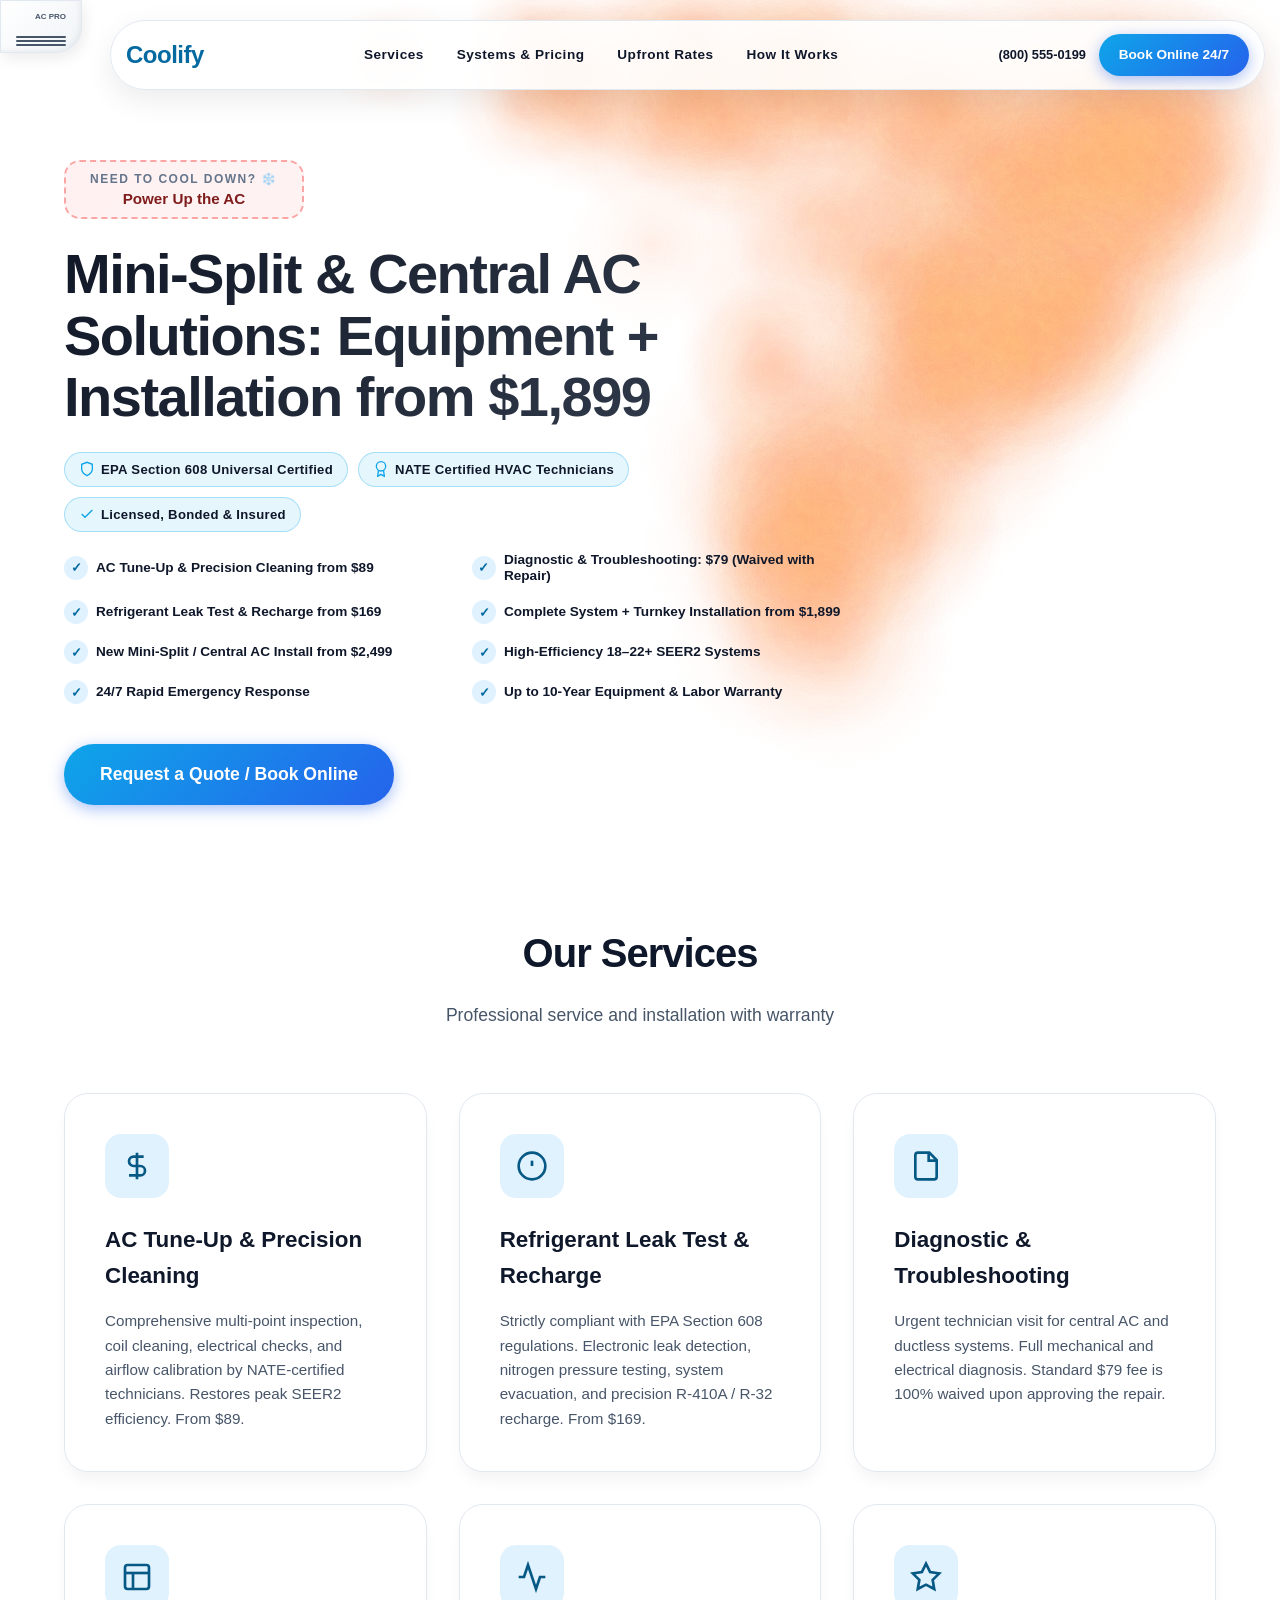
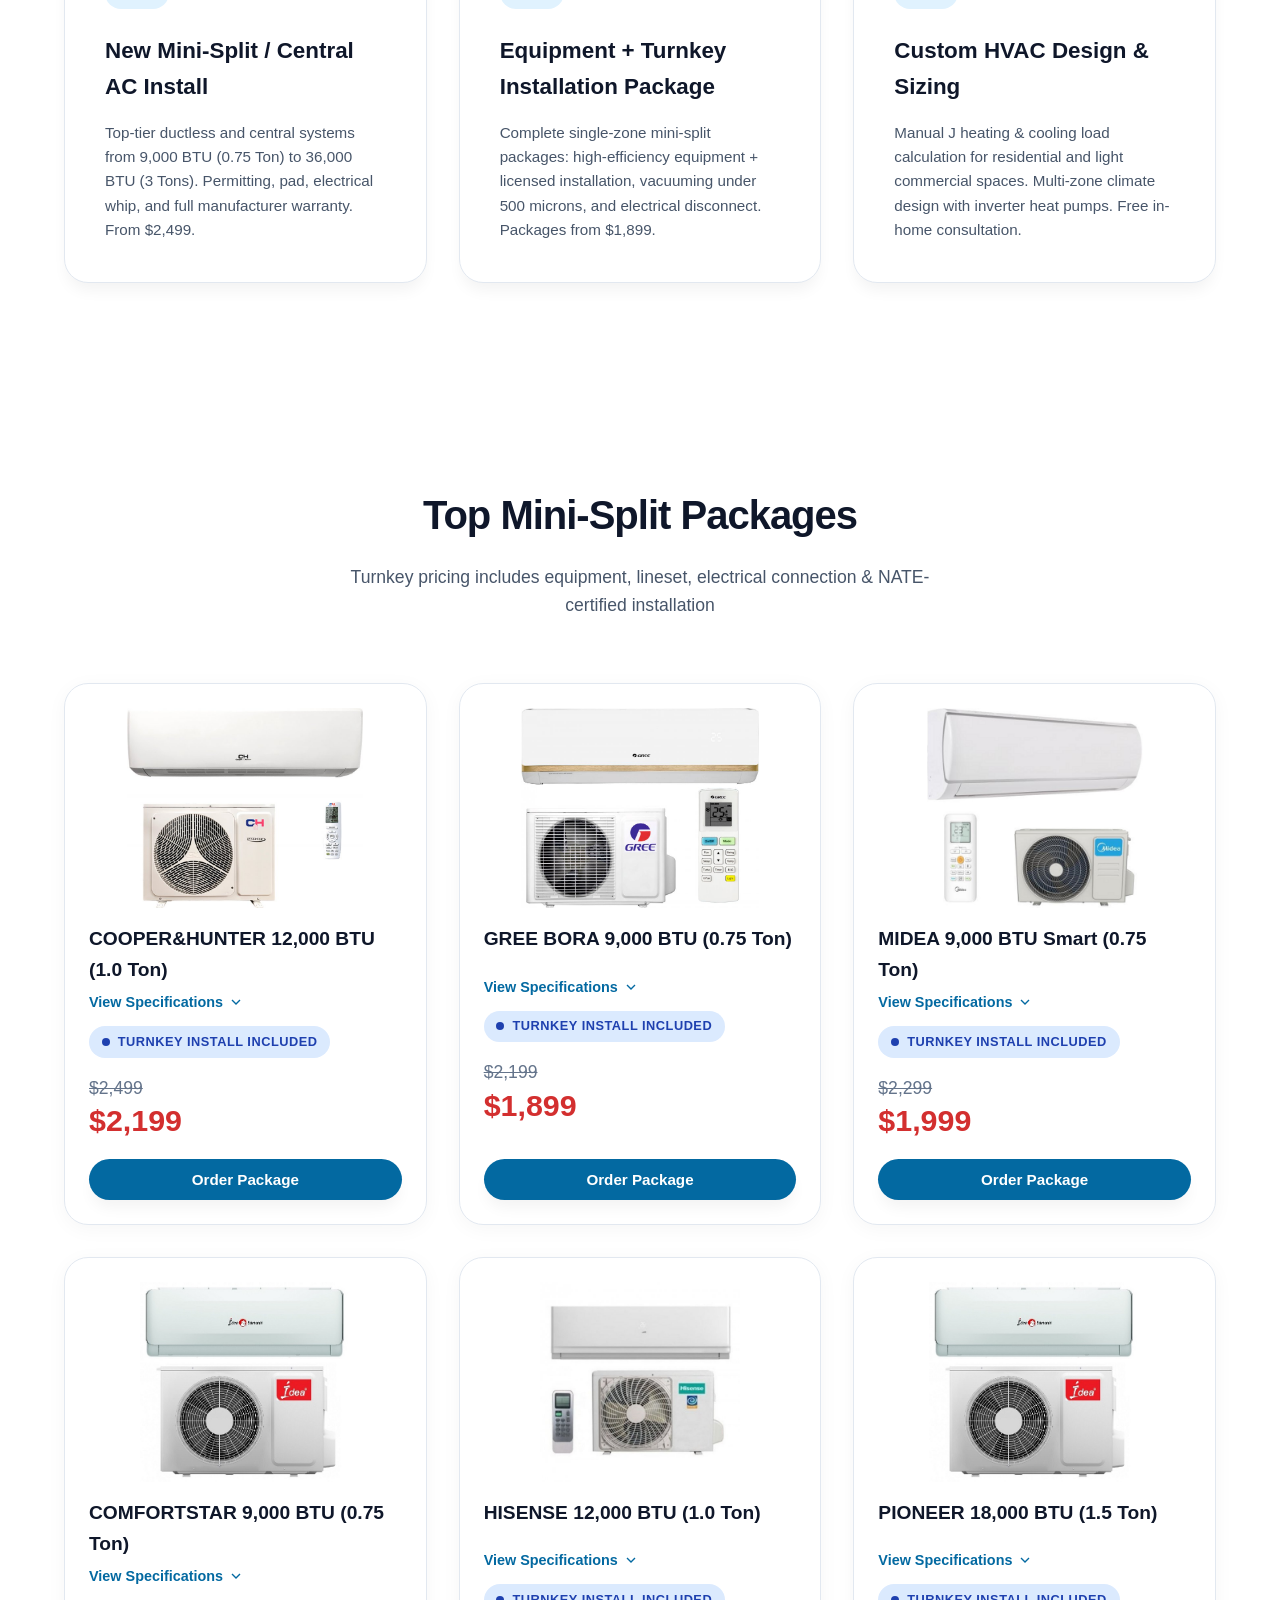
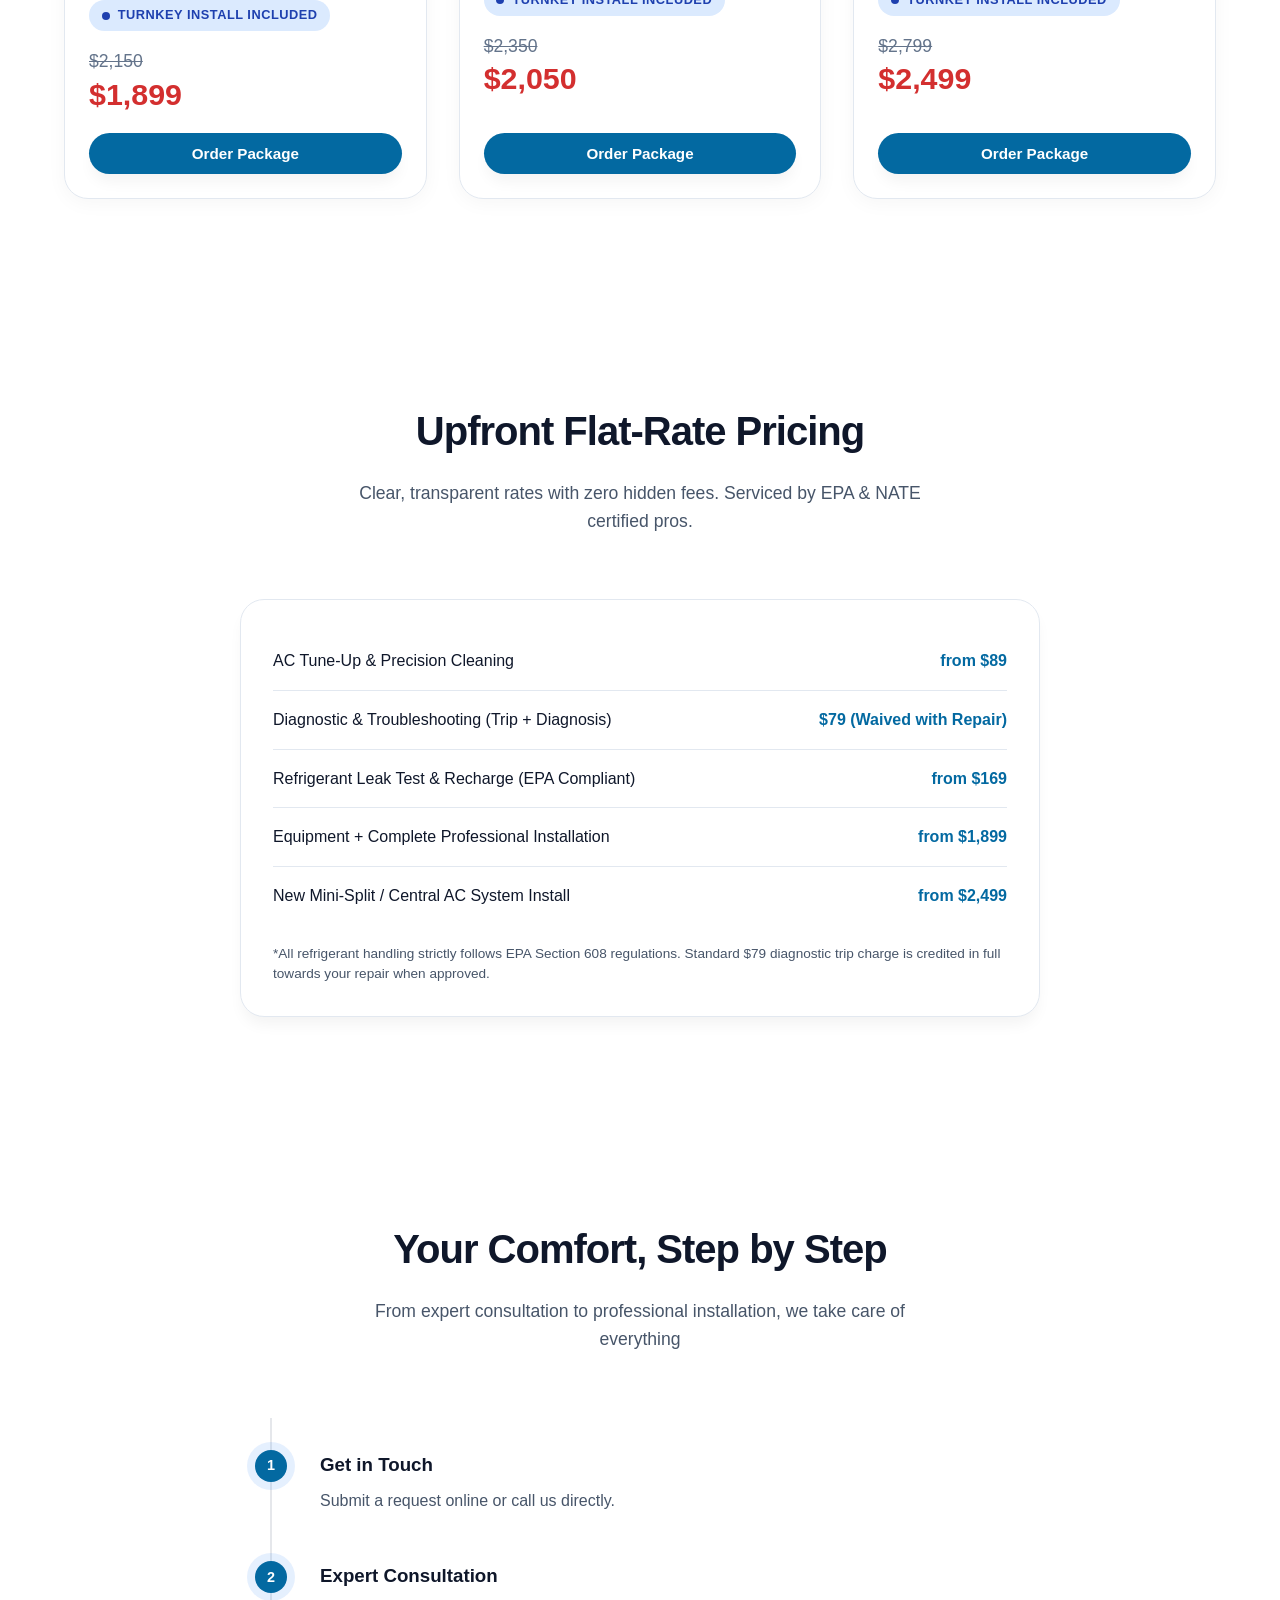
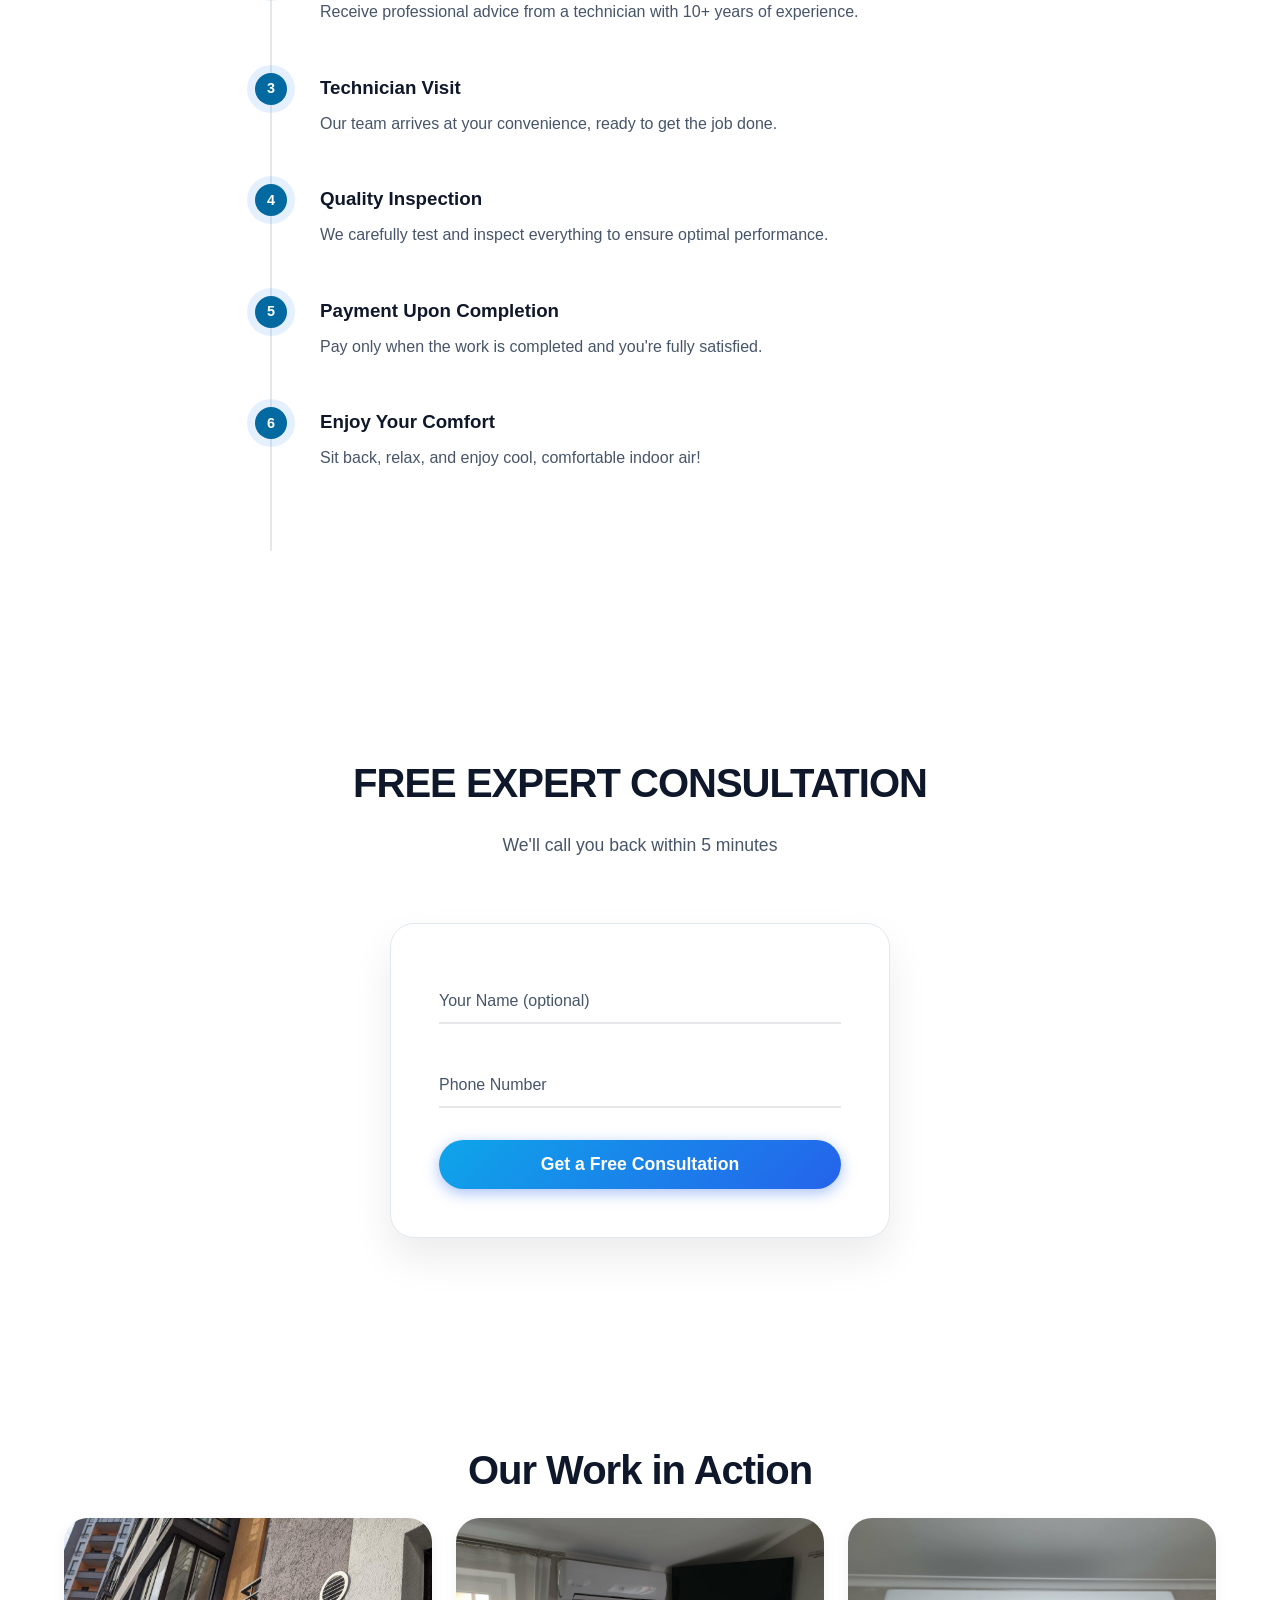
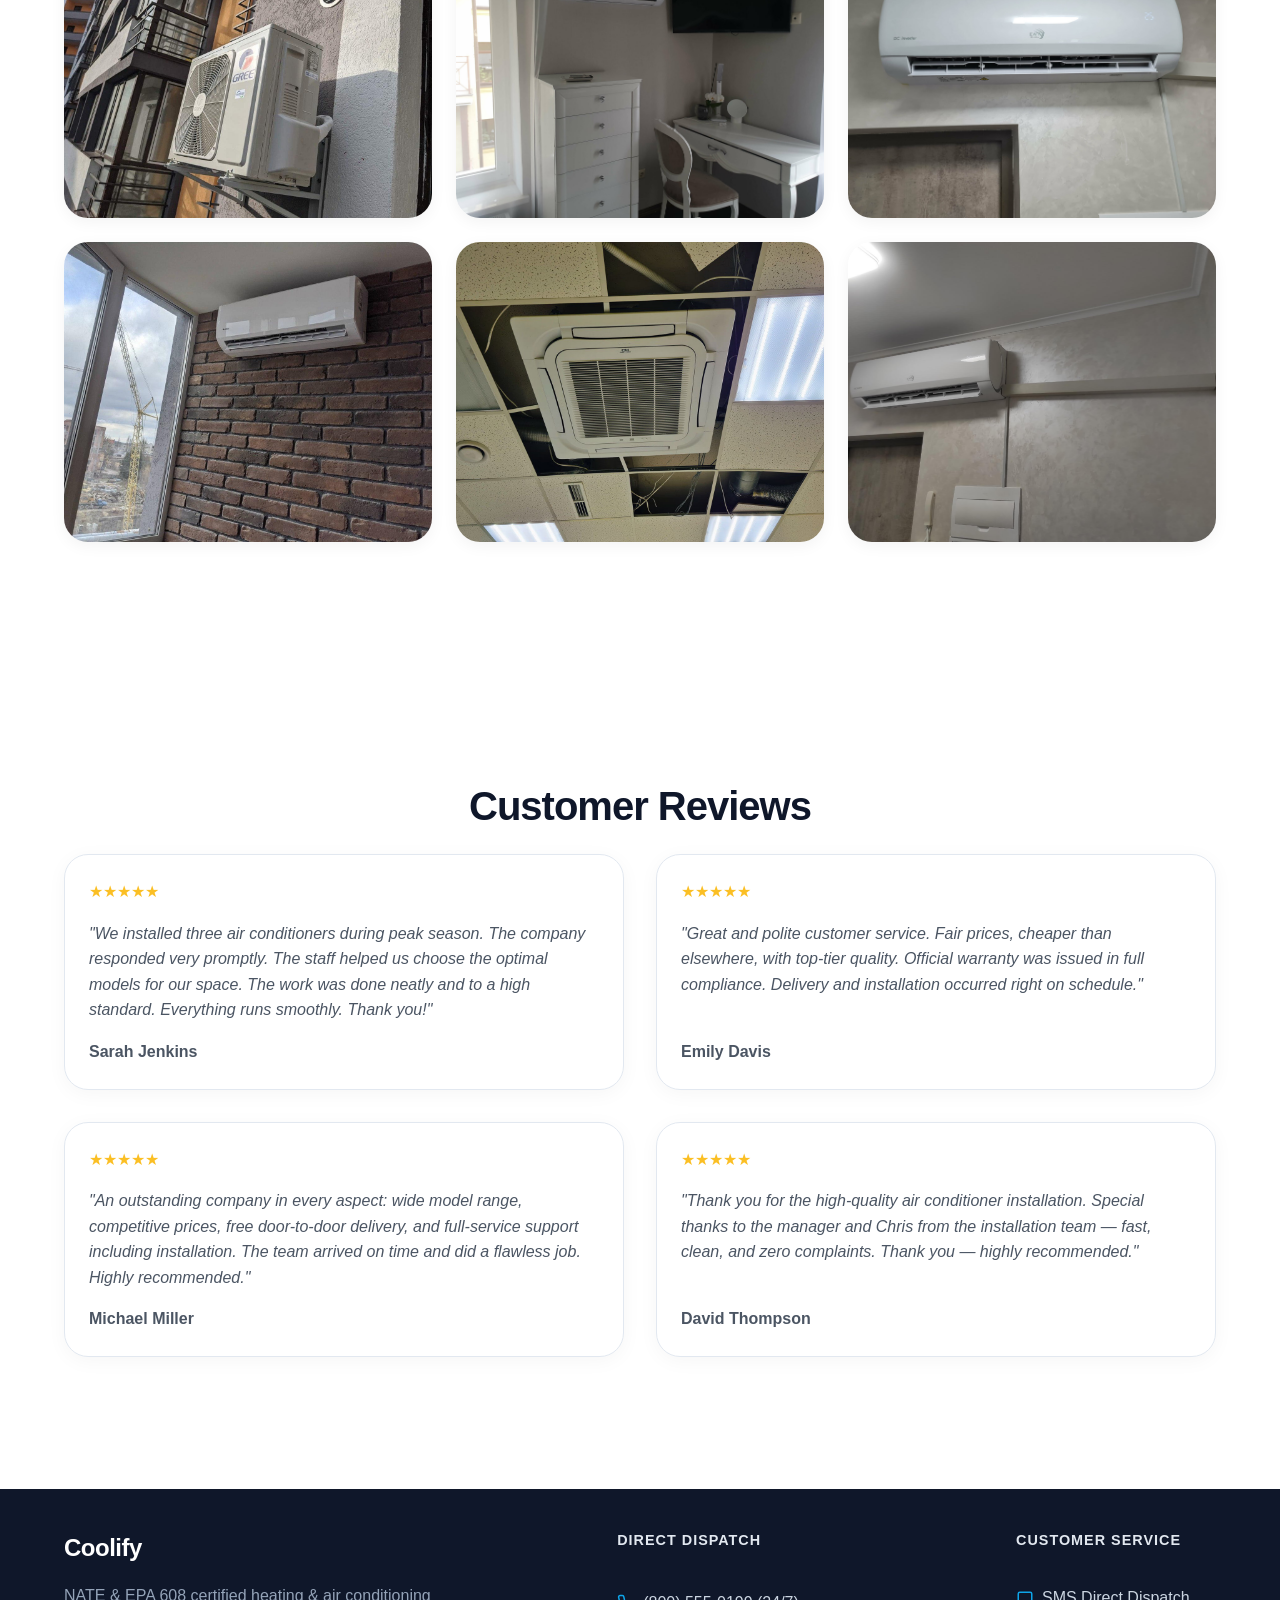
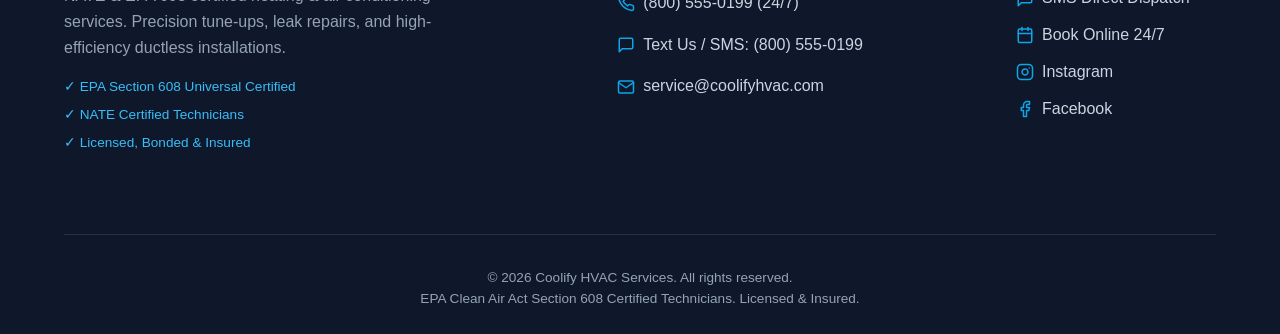
==== commit 597233cb: "fix(best-practices): remove legacy GTM third-party cookies, add autocomplete, restore saturated wind" ====
--- a/index.html
+++ b/index.html
@@ -11,13 +11,7 @@
     <meta name="description" content="Certified HVAC services: AC Tune-up from $89, Diagnostic $79 (waived with repair), EPA refrigerant leak test & recharge from $169, new system install from $1,899. NATE certified.">
     <link rel="canonical" href="https://samodirchik.github.io/example3/">
 
-    <!-- Google Tag Manager -->
-    <script>(function(w,d,s,l,i){w[l]=w[l]||[];w[l].push({'gtm.start':
-    new Date().getTime(),event:'gtm.js'});var f=d.getElementsByTagName(s)[0],
-    j=d.createElement(s),dl=l!='dataLayer'?'&l='+l:'';j.async=true;j.src=
-    'https://www.googletagmanager.com/gtm.js?id='+i+dl;f.parentNode.insertBefore(j,f);
-    })(window,document,'script','dataLayer','GTM-PLTLF88');</script>
-    <!-- End Google Tag Manager -->
+    <!-- GTM removed -->
 
     <!-- Open Graph / Facebook -->
     <meta property="og:type" content="website">
@@ -45,10 +39,7 @@
 </head>
 
 <body>
-    <!-- Google Tag Manager (noscript) -->
-<noscript><iframe src="https://www.googletagmanager.com/ns.html?id=GTM-PLTLF88"
-height="0" width="0" style="display:none;visibility:hidden"></iframe></noscript>
-<!-- End Google Tag Manager (noscript) -->
+    
 
     <!-- Realistic background mist -->
     <canvas id="wind-canvas"></canvas>
@@ -470,11 +461,11 @@
             <div class="form-container">
                 <form id="contact-form" onsubmit="submitForm(event)">
                     <div class="form-group">
-                        <input type="text" id="name" name="name" class="form-input" placeholder=" ">
+                        <input type="text" id="name" name="name" class="form-input" placeholder=" " autocomplete="name">
                         <label for="name" class="form-label">Your Name (optional)</label>
                     </div>
                     <div class="form-group">
-                        <input type="tel" id="phone" name="phone" class="form-input" placeholder=" " required>
+                        <input type="tel" id="phone" name="phone" class="form-input" placeholder=" " required autocomplete="tel">
                         <label for="phone" class="form-label">Phone Number</label>
                     </div>
                     <button type="submit" id="submit-btn" class="btn btn-accent" style="width: 100%; padding: 14px; font-size: 1.1rem;">Get a Free Consultation</button>
@@ -664,8 +655,8 @@
                 const offCtx = offCanvas.getContext('2d');
                 
                 const grad = offCtx.createRadialGradient(size/2, size/2, 0, size/2, size/2, size/2);
-                grad.addColorStop(0, `rgba(${r}, ${g}, ${b}, 0.08)`);
-                grad.addColorStop(0.4, `rgba(${r}, ${g}, ${b}, 0.03)`);
+                grad.addColorStop(0, `rgba(${r}, ${g}, ${b}, 0.14)`);
+                grad.addColorStop(0.4, `rgba(${r}, ${g}, ${b}, 0.05)`);
                 grad.addColorStop(1, `rgba(${r}, ${g}, ${b}, 0)`);
                 
                 offCtx.fillStyle = grad;
@@ -673,11 +664,11 @@
                 return offCanvas;
             }
 
-            const coolPuff = createPuffCanvas(0, 150, 255);   
-            const heatPuff = createPuffCanvas(255, 100, 40);  
+            const coolPuff = createPuffCanvas(0, 160, 255);   
+            const heatPuff = createPuffCanvas(255, 110, 45);  
 
             const particles = [];
-            const MAX_PARTICLES = 30; 
+            const MAX_PARTICLES = 250; 
 
             class Particle {
                 constructor() {
@@ -736,7 +727,7 @@
                     if (this.life > 0.9) alpha = (1 - this.life) * 10; 
                     else if (this.life < 0.3) alpha = this.life / 0.3; 
                     
-                    alpha *= 0.7;
+                    alpha *= 0.85;
 
                     const drawSize = 128 * this.scale;
                     const halfSize = drawSize / 2;
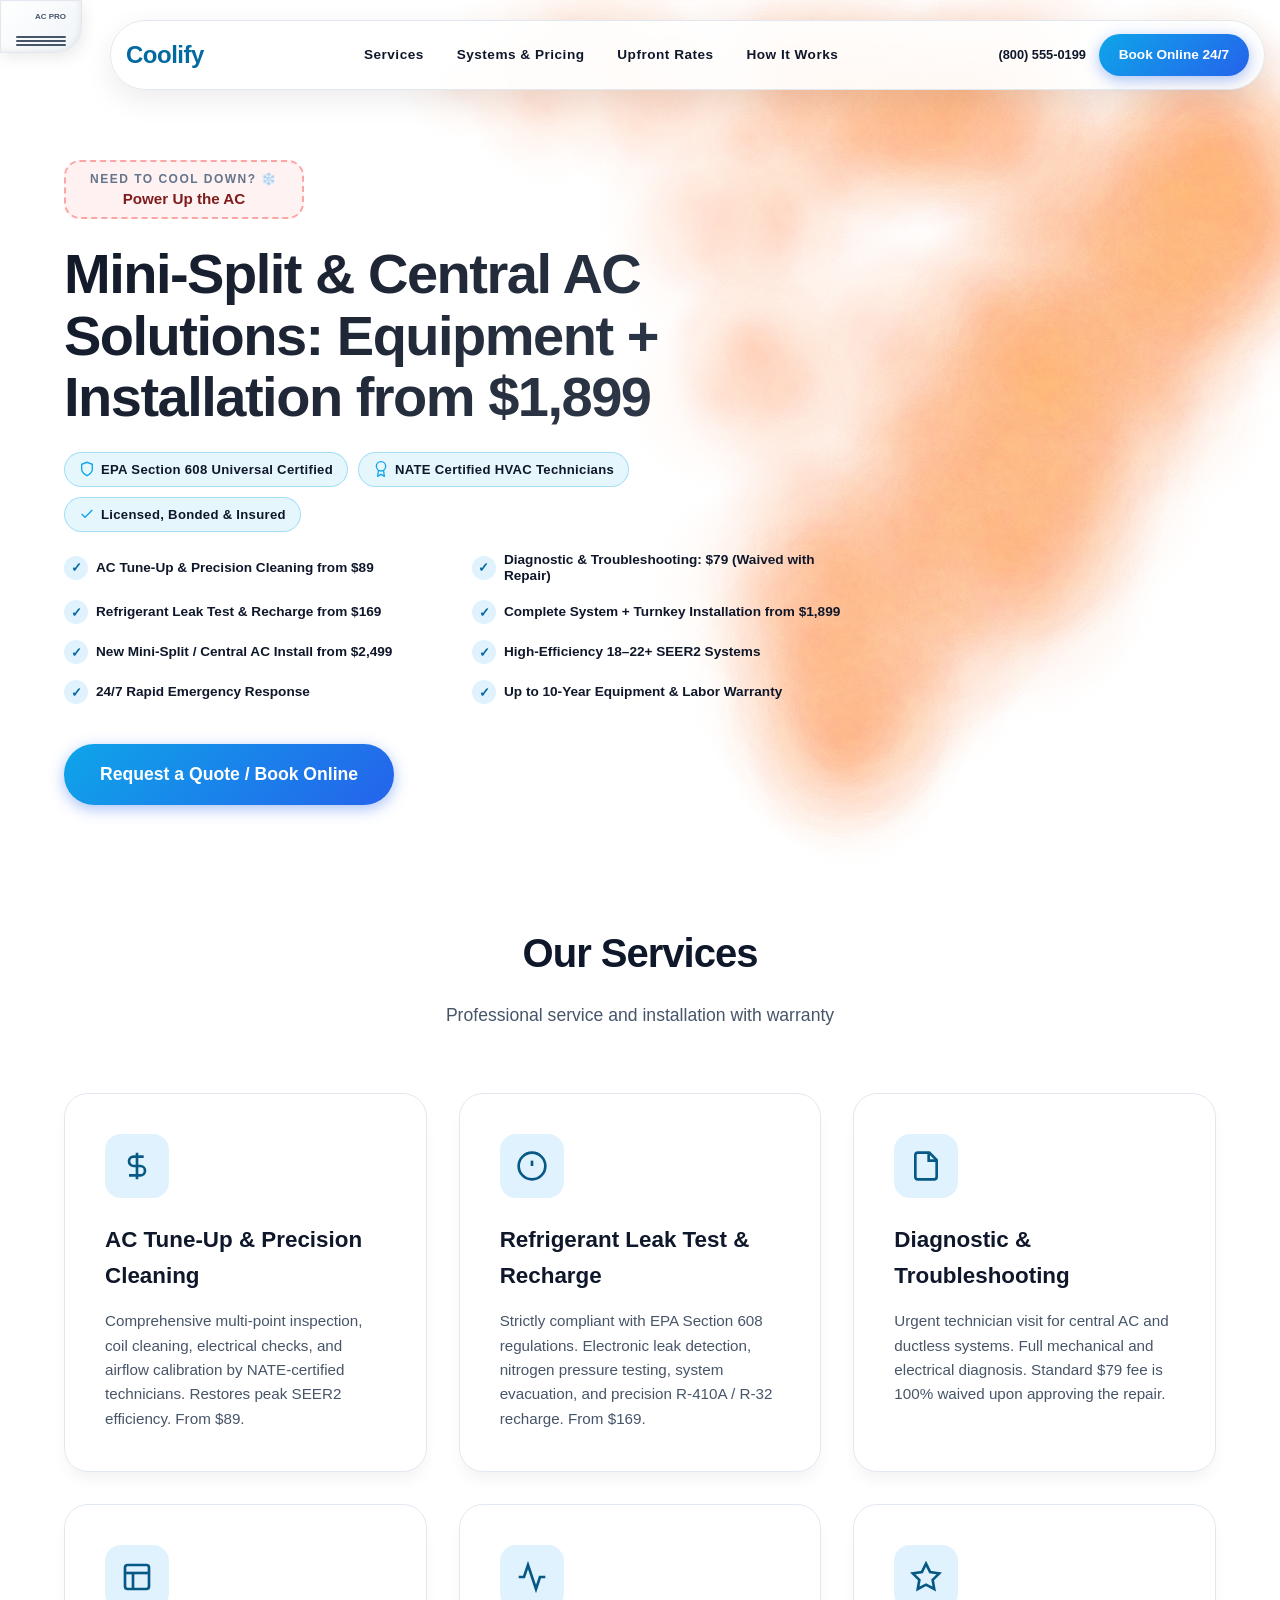
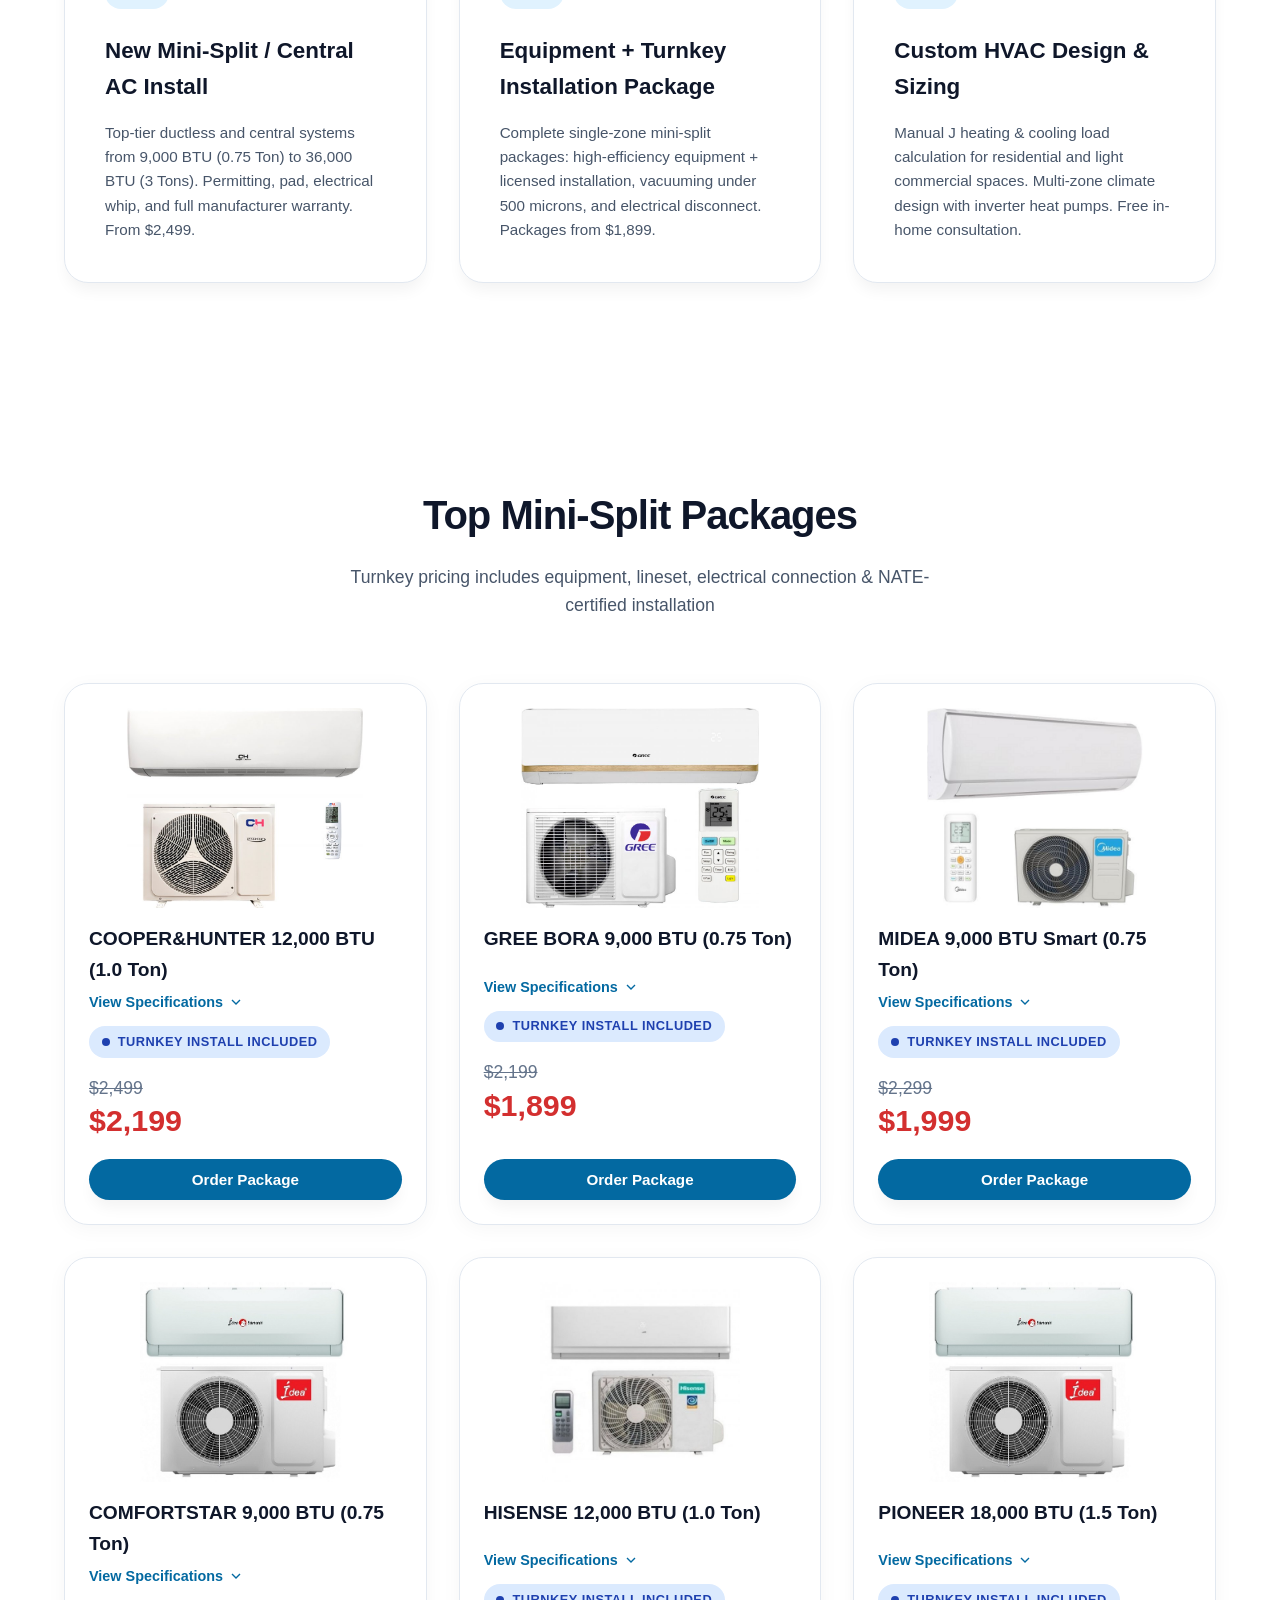
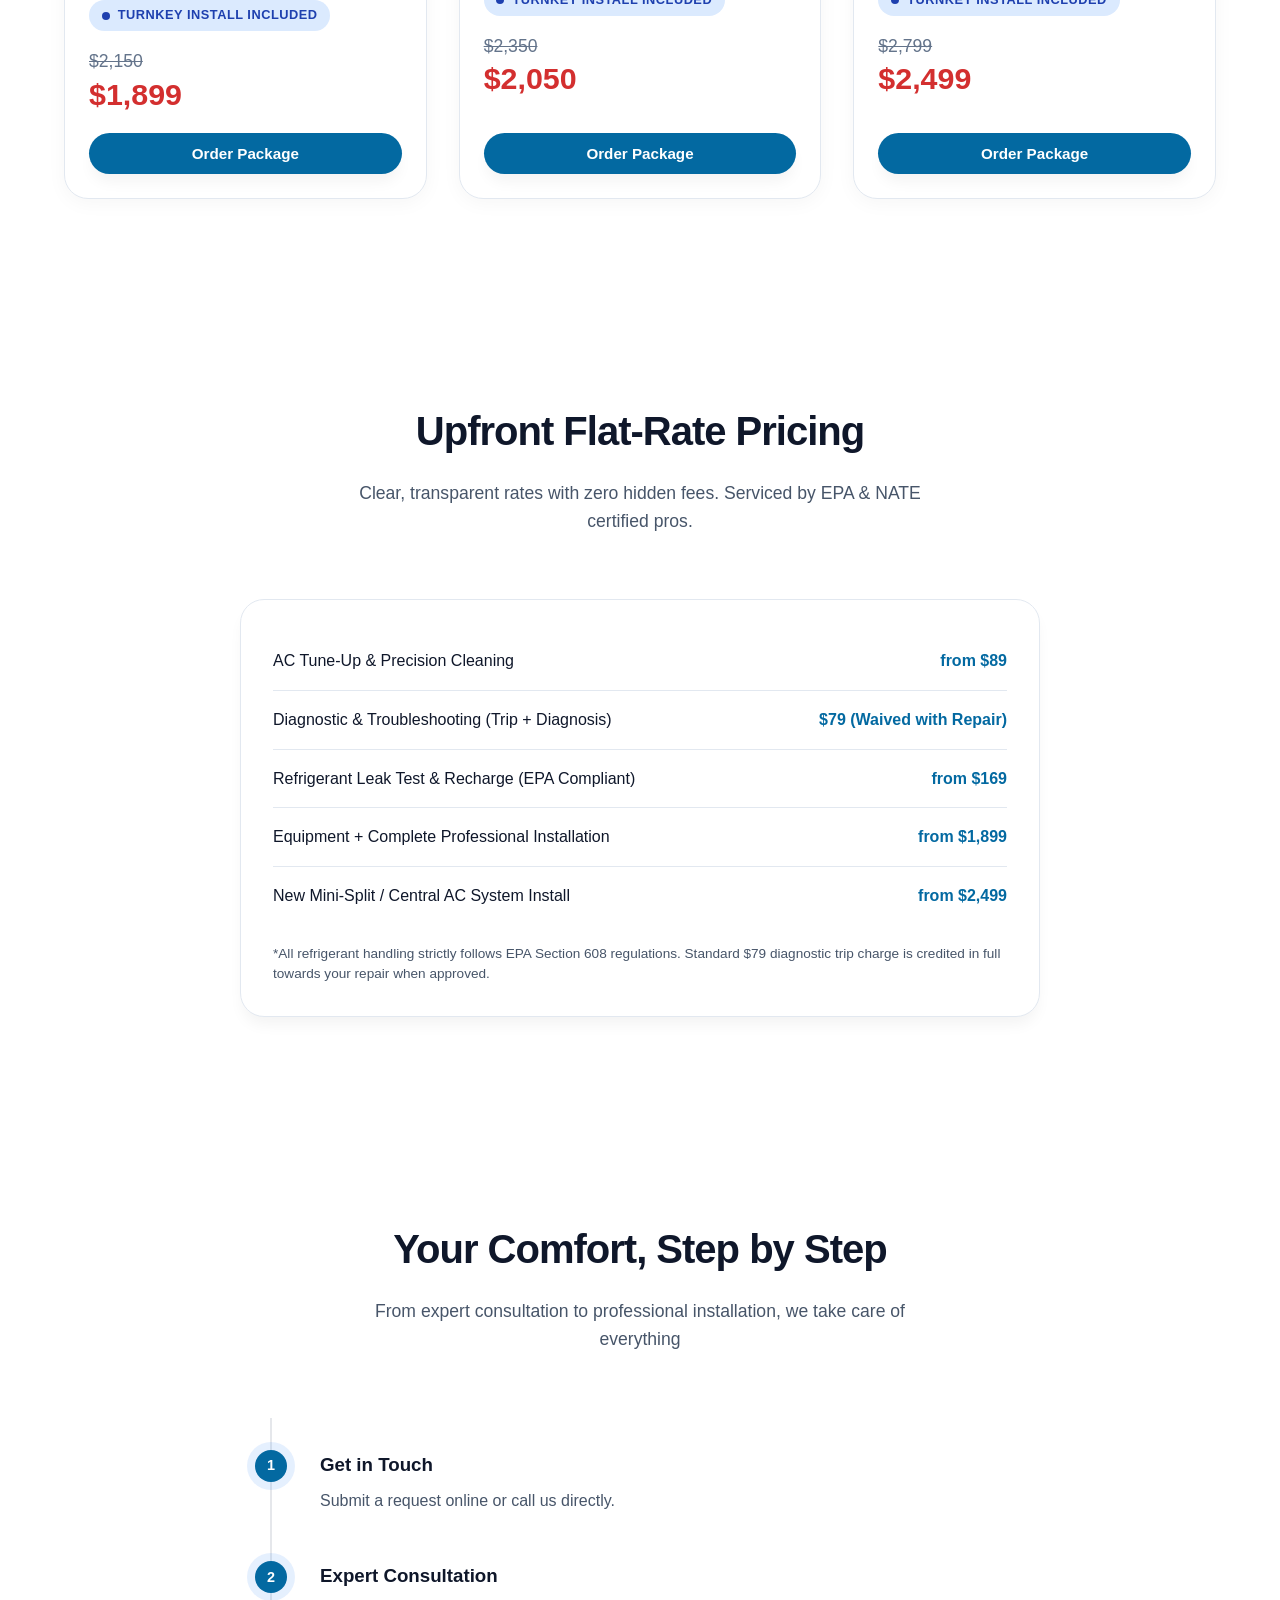
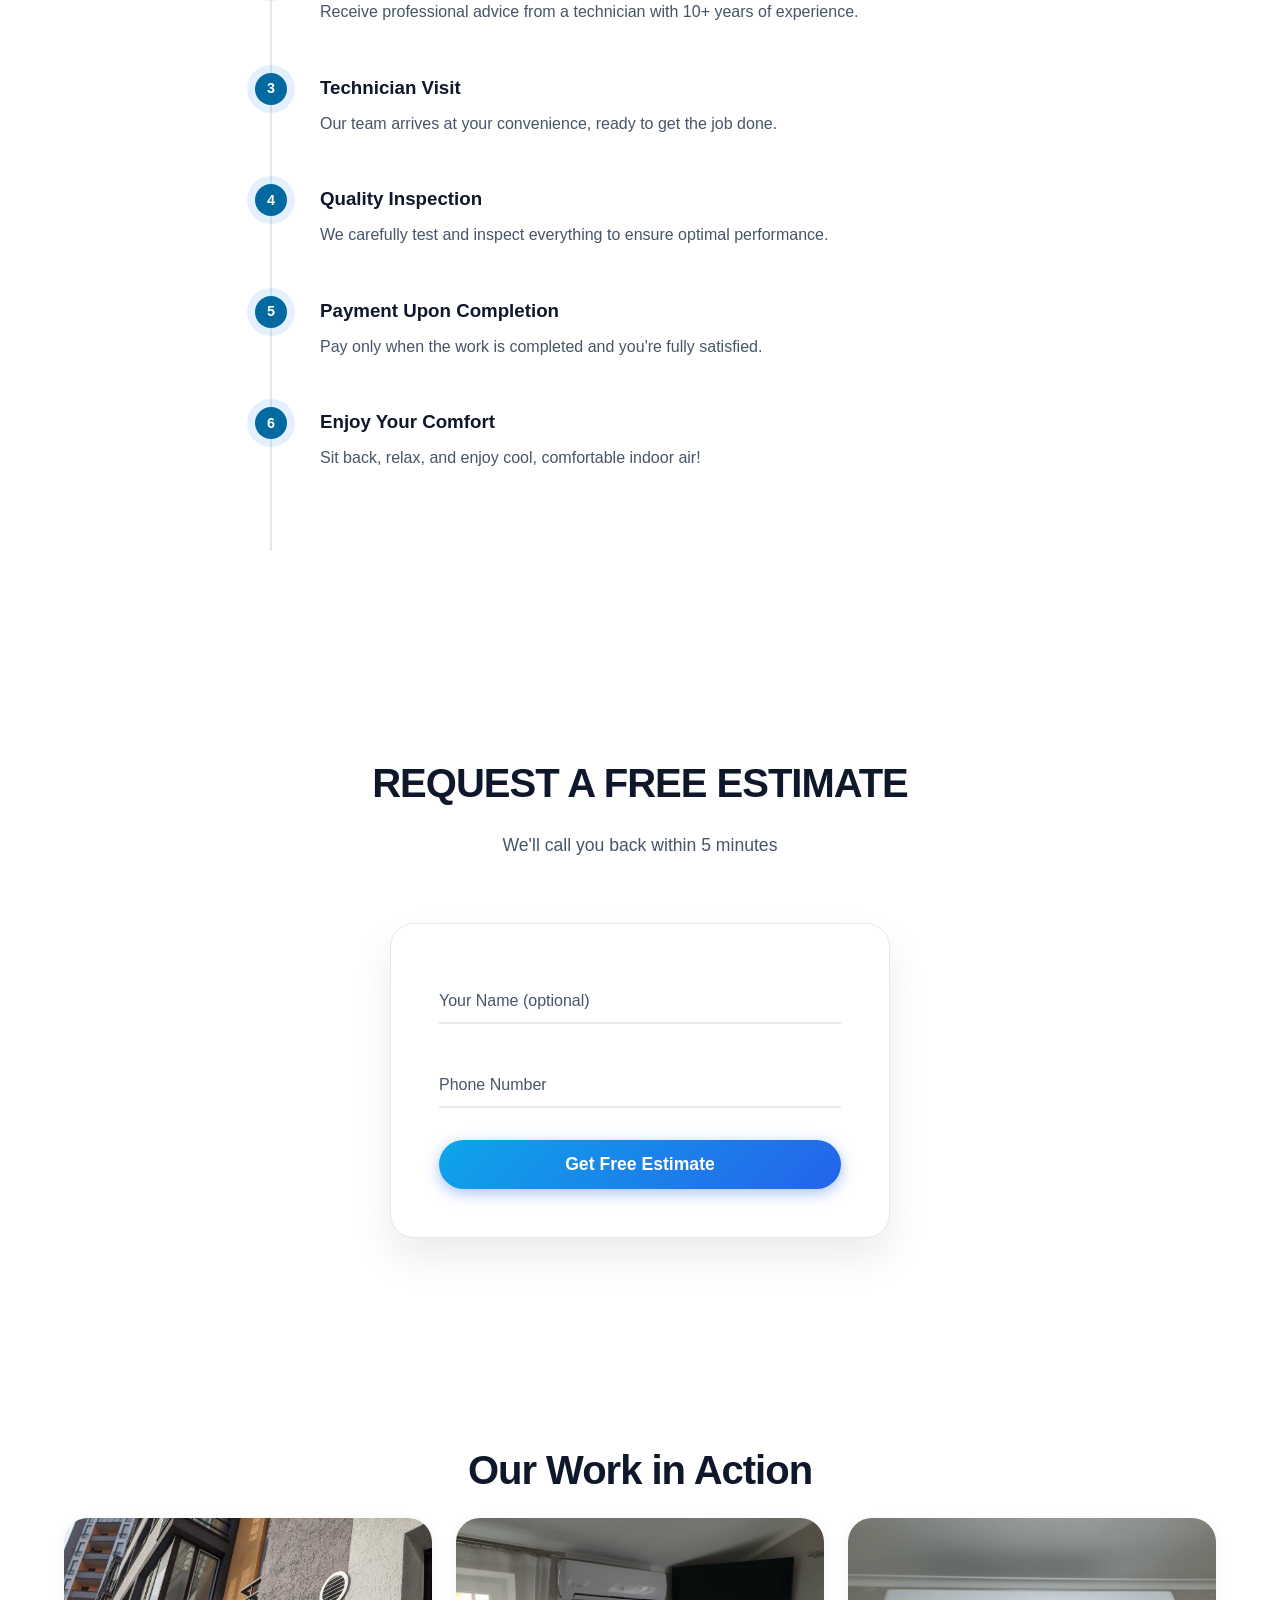
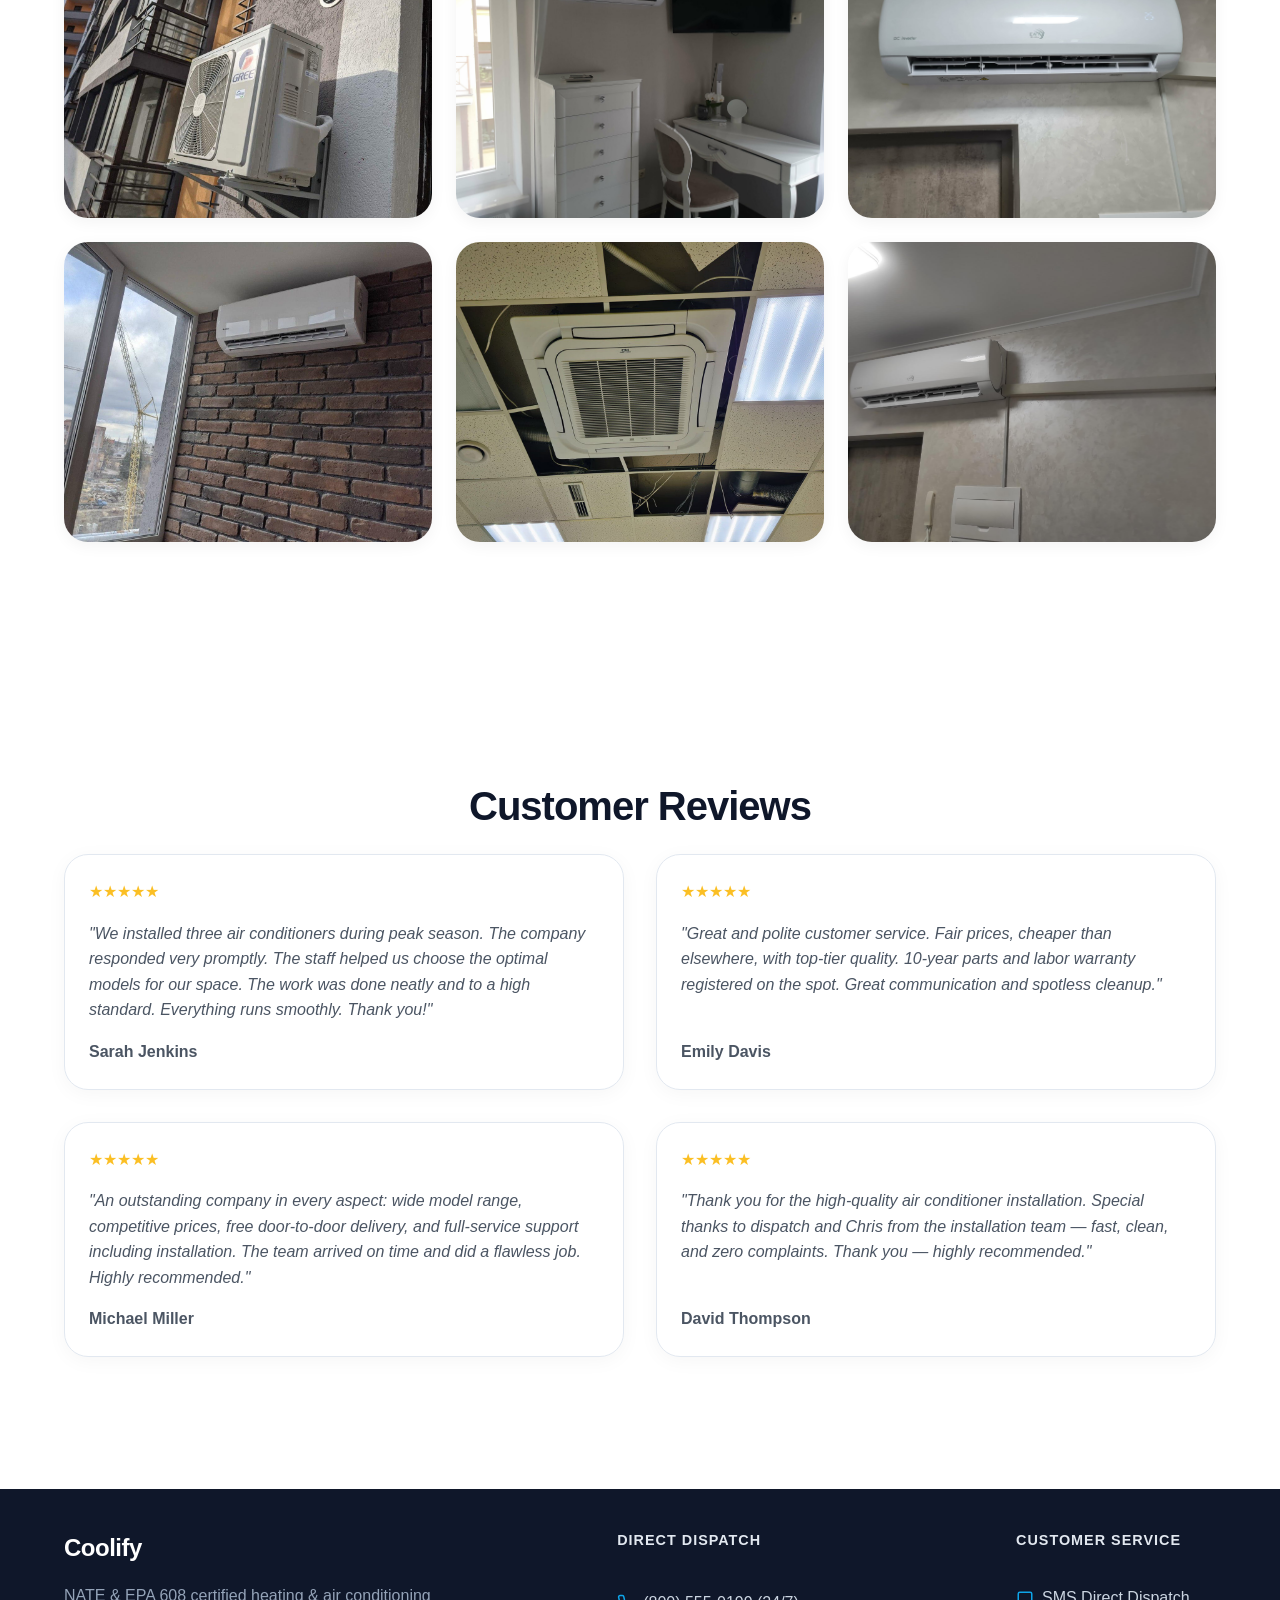
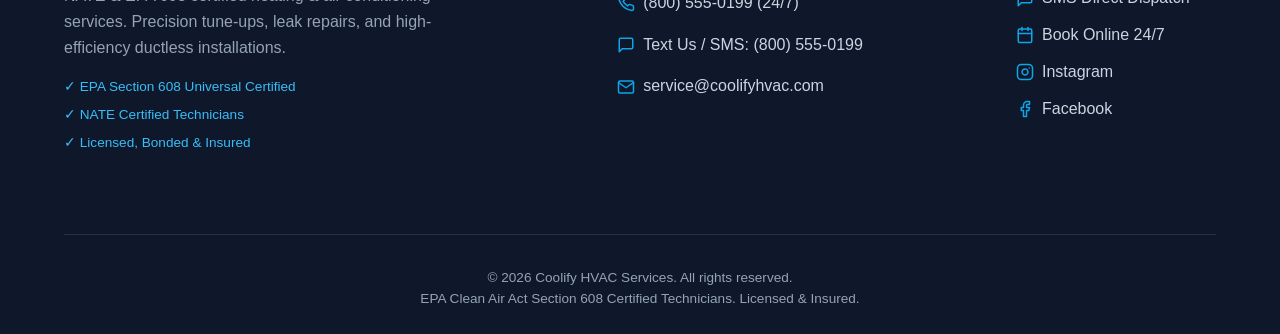
==== commit 3abc6718: "fix(copy): replace calque terms with US HVAC standards (dispatch, free estimate, warranty)" ====
--- a/index.html
+++ b/index.html
@@ -456,7 +456,7 @@
 
         <!-- Contact Form -->
         <section id="contact">
-            <h2 class="section-title">FREE EXPERT CONSULTATION</h2>
+            <h2 class="section-title">REQUEST A FREE ESTIMATE</h2>
             <p class="section-subtitle">We'll call you back within 5 minutes</p>            
             <div class="form-container">
                 <form id="contact-form" onsubmit="submitForm(event)">
@@ -468,7 +468,7 @@
                         <input type="tel" id="phone" name="phone" class="form-input" placeholder=" " required autocomplete="tel">
                         <label for="phone" class="form-label">Phone Number</label>
                     </div>
-                    <button type="submit" id="submit-btn" class="btn btn-accent" style="width: 100%; padding: 14px; font-size: 1.1rem;">Get a Free Consultation</button>
+                    <button type="submit" id="submit-btn" class="btn btn-accent" style="width: 100%; padding: 14px; font-size: 1.1rem;">Get Free Estimate</button>
                     <div id="form-status" style="margin-top: 15px; text-align: center; font-size: 0.95rem; display: none;"></div>
                 </form>
             </div>
@@ -503,7 +503,7 @@
                     </div>
                     <div class="model-card" style="text-align: left;">
                         <div style="display: flex; gap: 4px; color: #fbbf24; margin-bottom: 1rem;">★★★★★</div>
-                        <p style="font-style: italic; margin-bottom: 1rem;">"Great and polite customer service. Fair prices, cheaper than elsewhere, with top-tier quality. Official warranty was issued in full compliance. Delivery and installation occurred right on schedule."</p>
+                        <p style="font-style: italic; margin-bottom: 1rem;">"Great and polite customer service. Fair prices, cheaper than elsewhere, with top-tier quality. 10-year parts and labor warranty registered on the spot. Great communication and spotless cleanup."</p>
                         <p style="font-weight: 600; margin-top: auto;">Emily Davis</p>
                     </div>
                     <div class="model-card" style="text-align: left;">
@@ -513,7 +513,7 @@
                     </div>
                     <div class="model-card" style="text-align: left;">
                         <div style="display: flex; gap: 4px; color: #fbbf24; margin-bottom: 1rem;">★★★★★</div>
-                        <p style="font-style: italic; margin-bottom: 1rem;">"Thank you for the high-quality air conditioner installation. Special thanks to the manager and Chris from the installation team — fast, clean, and zero complaints. Thank you — highly recommended."</p>
+                        <p style="font-style: italic; margin-bottom: 1rem;">"Thank you for the high-quality air conditioner installation. Special thanks to dispatch and Chris from the installation team — fast, clean, and zero complaints. Thank you — highly recommended."</p>
                         <p style="font-weight: 600; margin-top: auto;">David Thompson</p>
                     </div>
                 </div>
@@ -591,7 +591,7 @@
                 </svg>
             </div>
             <h3>Thank you for your request!</h3>
-            <p>Our manager will contact you within 5 minutes.</p>
+            <p>Our dispatch team will contact you within 5 minutes.</p>
             <button class="btn btn-primary" onclick="closeSuccessModal()">Back to Home</button>
         </div>
     </div>
